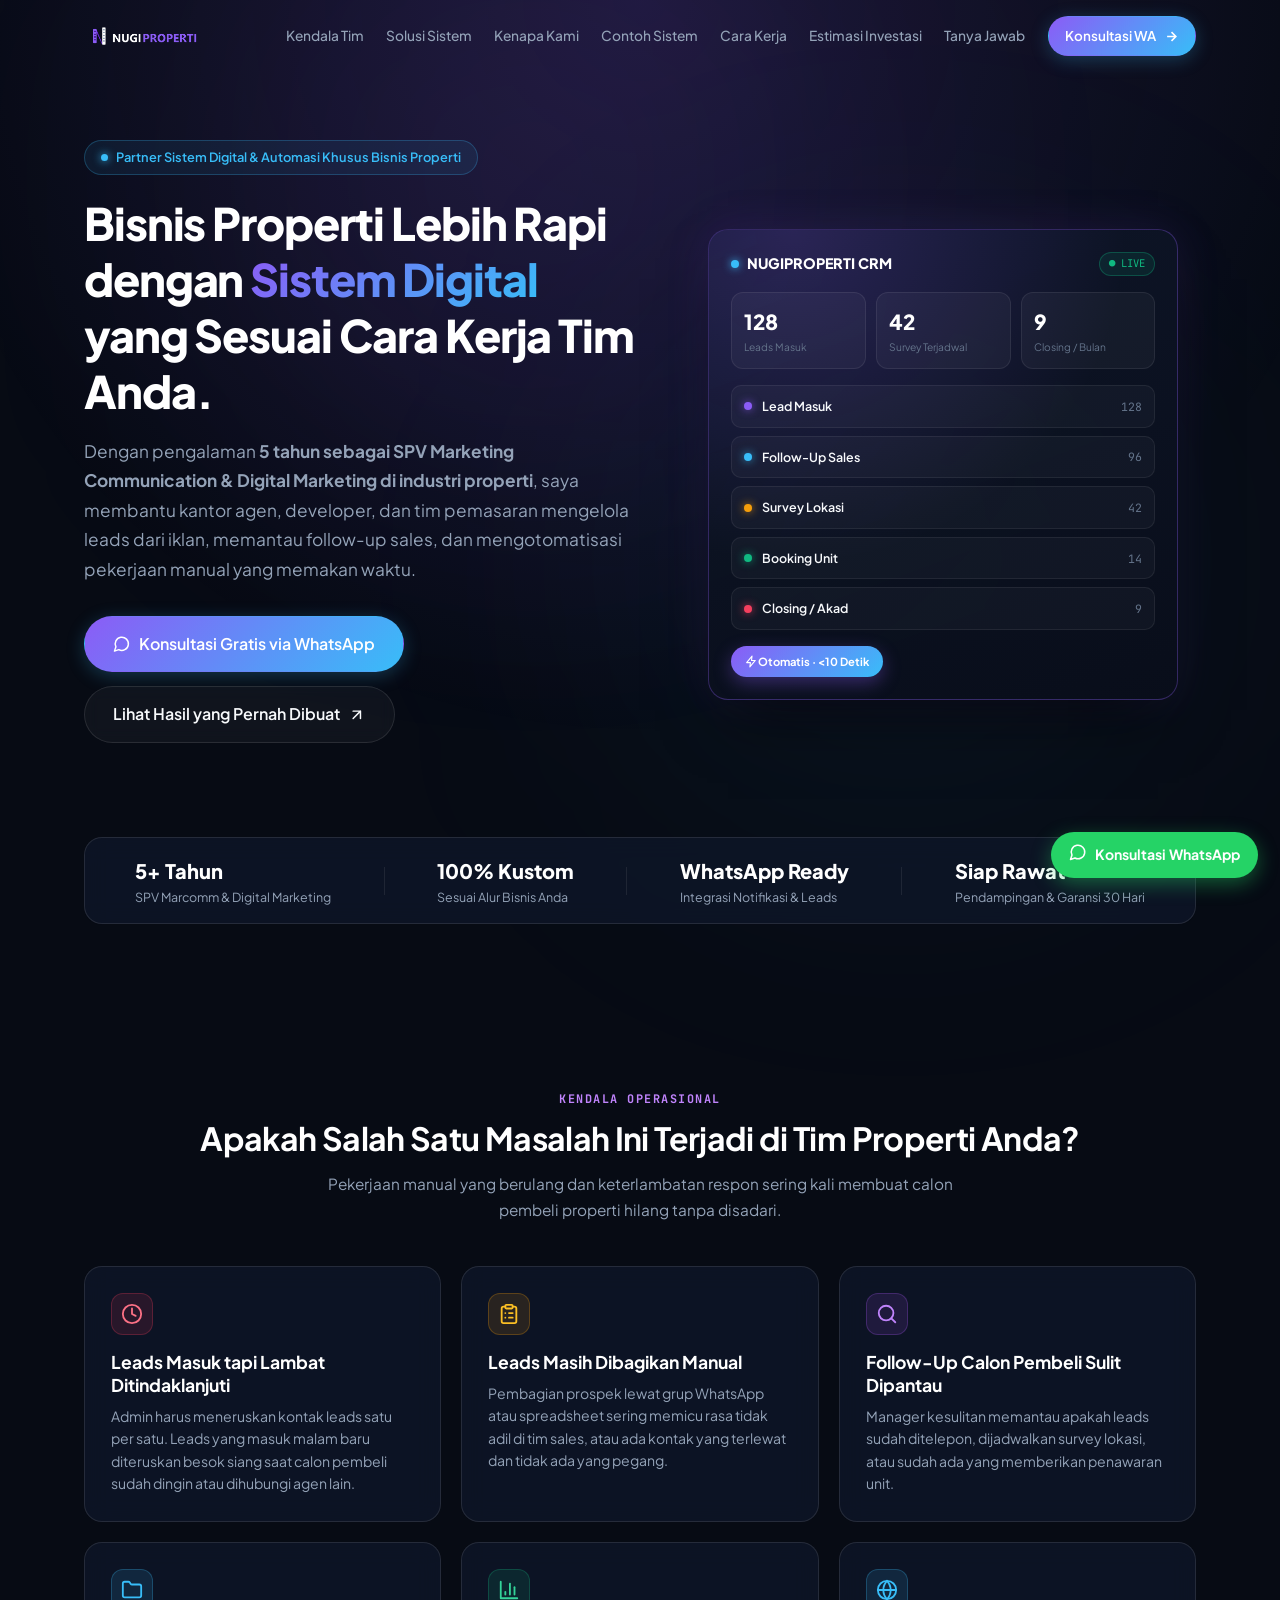
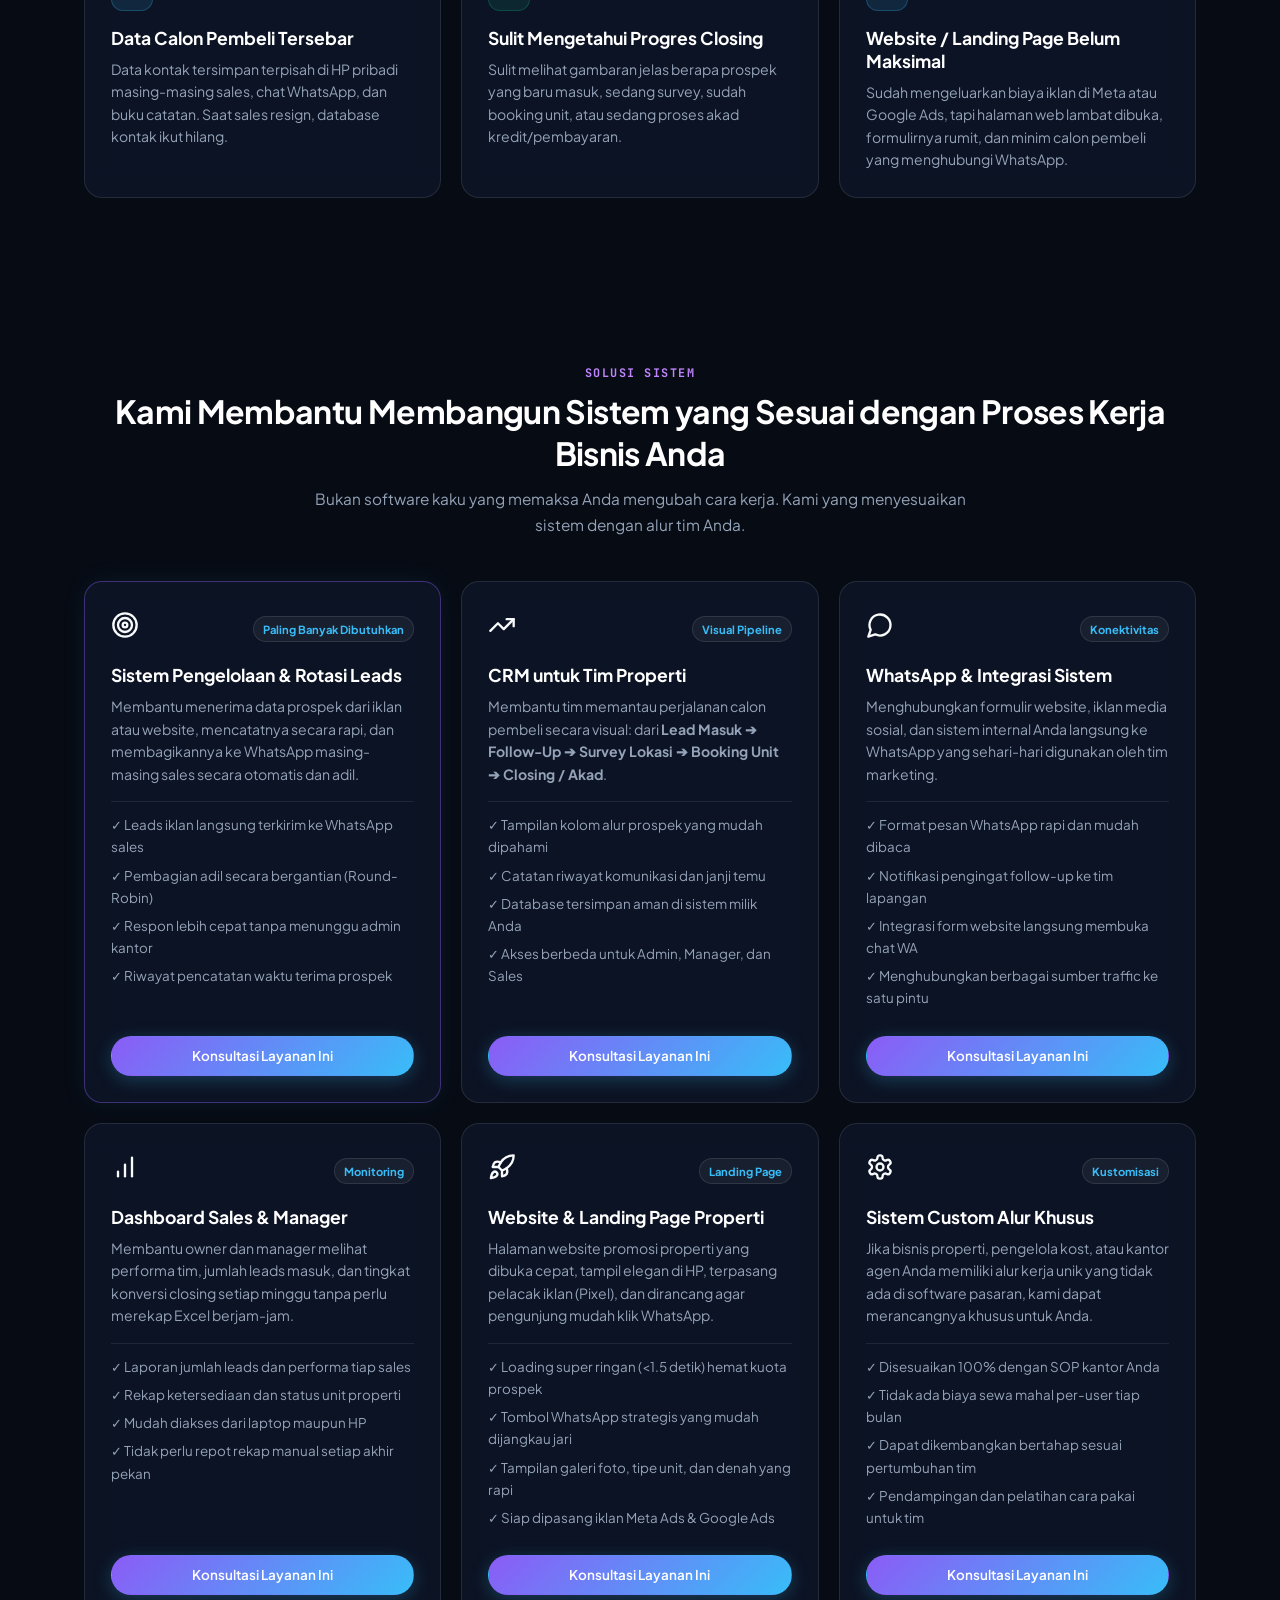
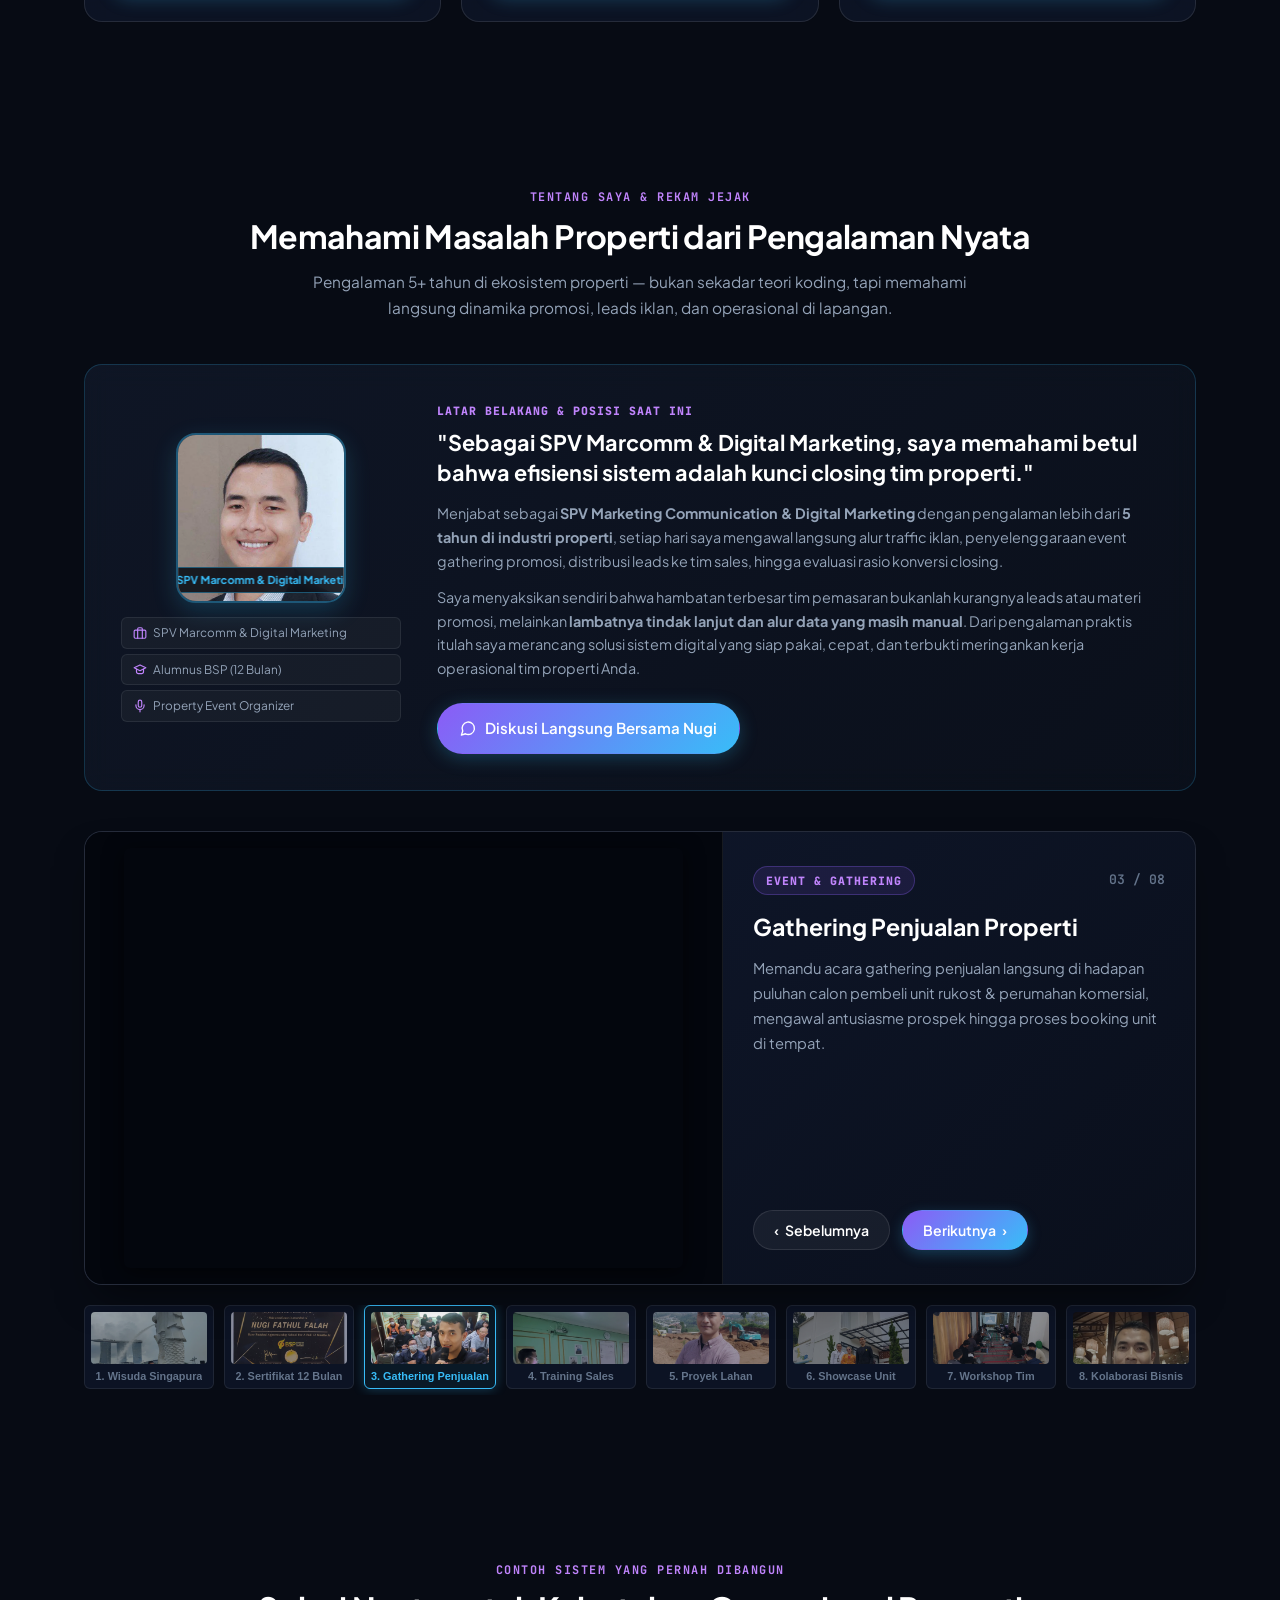
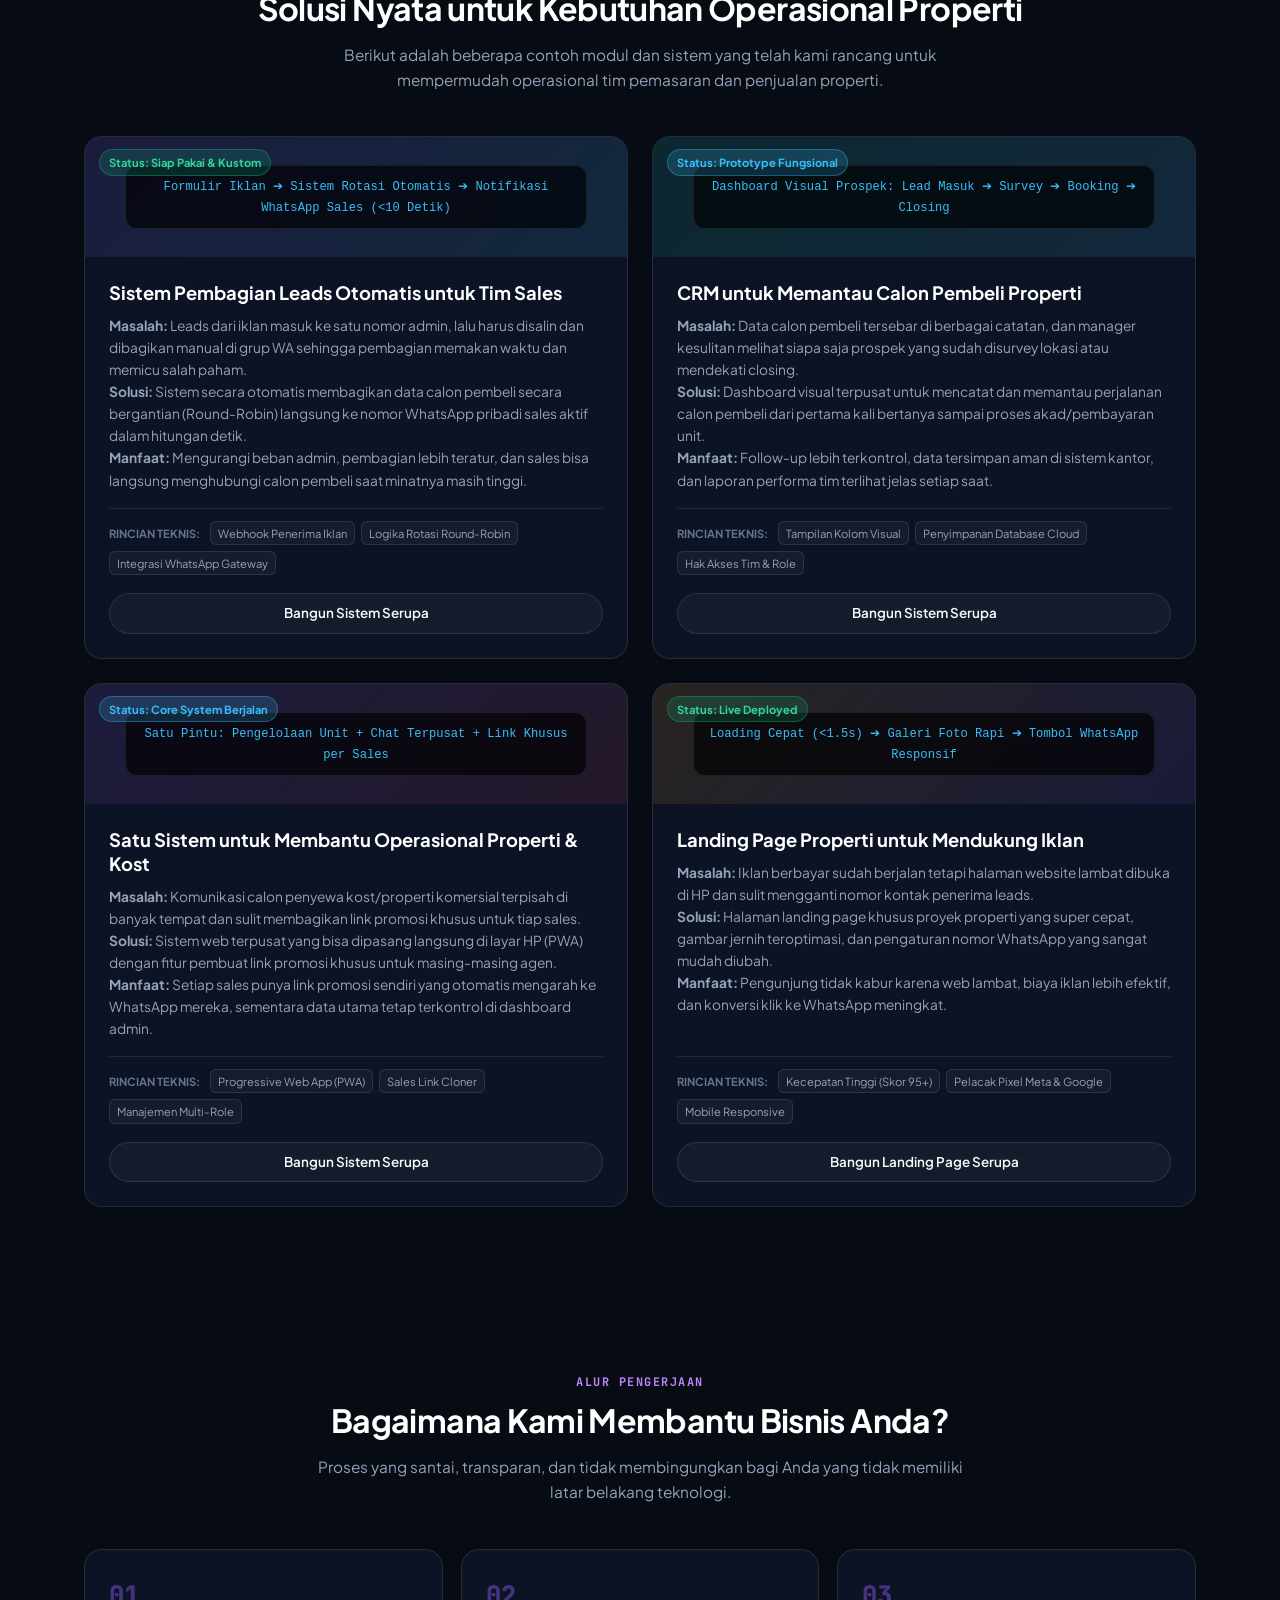
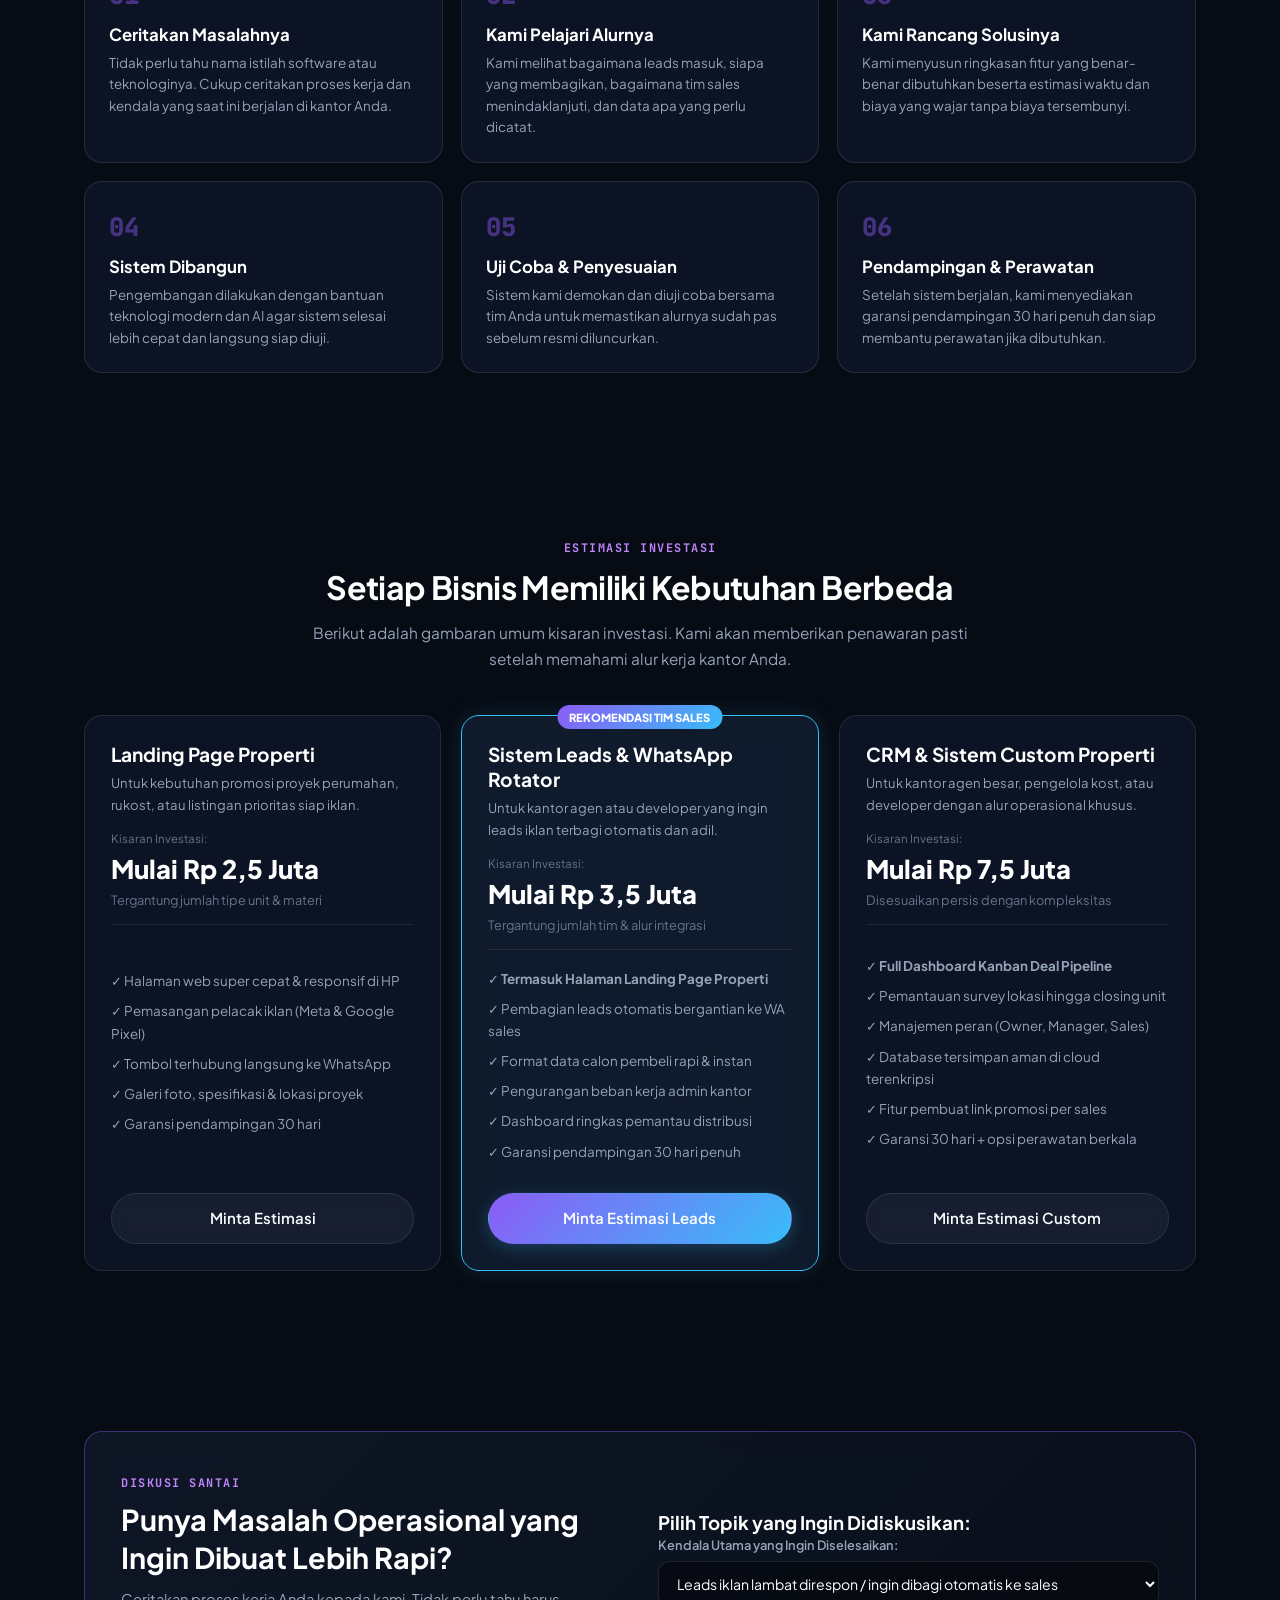
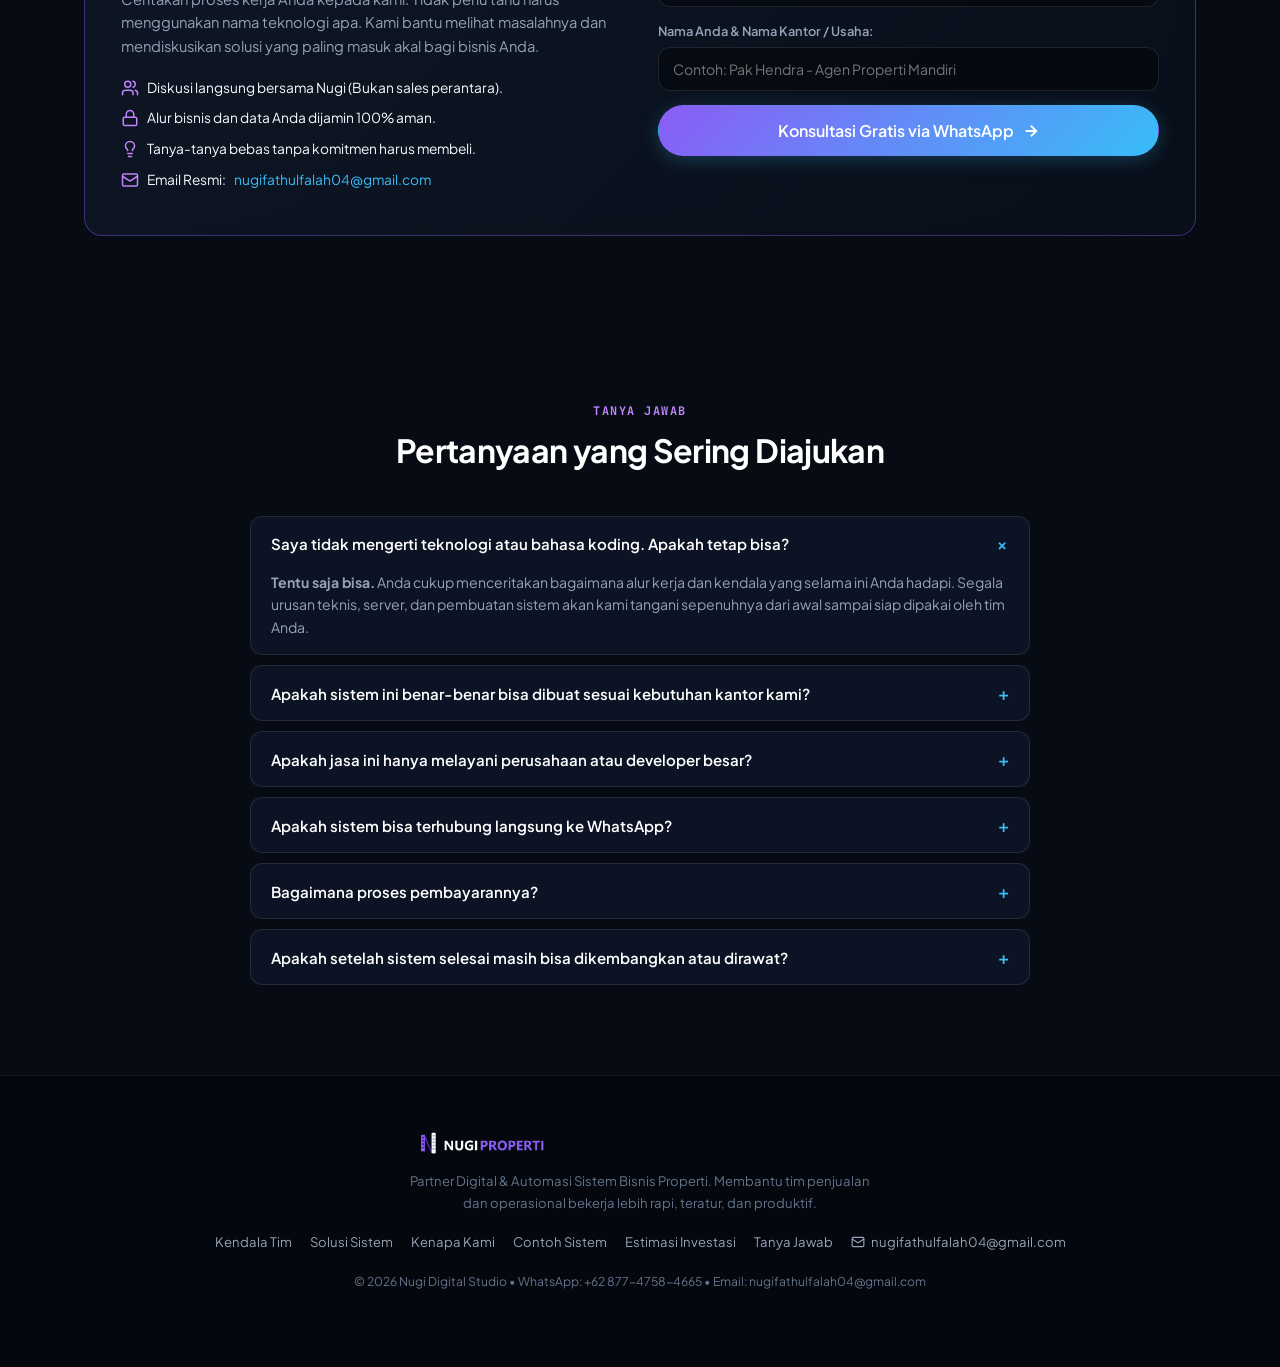
==== website/index.html @ b4e32184 "feat(landing): Fase 1 - konversi & fondasi tracking iklan - Tracking config siap-pakai: slot Meta Pi" ====
<!DOCTYPE html>
<html lang="id">
<head>
  <meta charset="UTF-8">
  <meta name="viewport" content="width=device-width, initial-scale=1.0">
  <title>NUGIPROPERTI | Jasa Sistem Digital & Automasi Bisnis Properti di Bandung</title>
  <meta name="description" content="Konsultan & pembuat sistem digital untuk kantor agen, developer, dan tim marketing properti di Bandung: CRM leads, rotasi otomatis WhatsApp sales, dashboard tim, dan landing page cepat siap iklan. Konsultasi gratis.">
  <meta name="keywords" content="jasa pembuatan aplikasi properti bandung, crm properti bandung, sistem leads properti, rotasi whatsapp sales, dashboard sales properti, landing page properti bandung, automasi whatsapp properti, jasa programmer bandung">
  <meta name="robots" content="index, follow, max-image-preview:large, max-snippet:-1, max-video-preview:-1">
  <meta name="author" content="NUGIPROPERTI">
  <link rel="canonical" href="https://nugi.biz.id/">
  <meta name="theme-color" content="#070b14">

  <!-- Geo & Local SEO (Kota Bandung, Jawa Barat) -->
  <meta name="geo.region" content="ID-JB">
  <meta name="geo.placename" content="Bandung, Jawa Barat, Indonesia">
  <meta name="geo.position" content="-6.9175;107.6191">
  <meta name="ICBM" content="-6.9175, 107.6191">

  <!-- Google Fonts: Plus Jakarta Sans & JetBrains Mono -->
  <link rel="preconnect" href="https://fonts.googleapis.com">
  <link rel="preconnect" href="https://fonts.gstatic.com" crossorigin>
  <link href="https://fonts.googleapis.com/css2?family=Plus+Jakarta+Sans:wght@400;500;600;700;800&family=JetBrains+Mono:wght@400;500&display=swap" rel="stylesheet">

  <!-- Favicon / Icons -->
  <link rel="icon" type="image/png" href="assets/brand/nugi_properti_avatar.png">
  <link rel="apple-touch-icon" href="assets/brand/nugi_properti_avatar.png">
  
  <!-- CSS Stylesheet -->
  <link rel="stylesheet" href="style.css">
  
  <!-- Open Graph / Facebook / WhatsApp -->
  <meta property="og:type" content="website">
  <meta property="og:locale" content="id_ID">
  <meta property="og:site_name" content="NUGIPROPERTI">
  <meta property="og:title" content="NUGIPROPERTI | Jasa Sistem Digital & Automasi Bisnis Properti di Bandung">
  <meta property="og:description" content="CRM leads, rotasi otomatis WhatsApp sales, dashboard tim, dan landing page cepat siap iklan untuk kantor agen, developer, dan tim marketing properti di Bandung.">
  <meta property="og:url" content="https://nugi.biz.id/">
  <meta property="og:image" content="https://nugi.biz.id/assets/brand/nugi_properti_avatar.png">
  <meta property="og:image:width" content="1024">
  <meta property="og:image:height" content="1024">
  <meta property="og:image:alt" content="Logo NUGIPROPERTI - Jasa Sistem Digital Bisnis Properti Bandung">

  <!-- Twitter Card -->
  <meta name="twitter:card" content="summary_large_image">
  <meta name="twitter:title" content="NUGIPROPERTI | Jasa Sistem Digital & Automasi Bisnis Properti di Bandung">
  <meta name="twitter:description" content="CRM leads, rotasi otomatis WhatsApp sales, dashboard tim, dan landing page properti cepat siap iklan.">
  <meta name="twitter:image" content="https://nugi.biz.id/assets/brand/nugi_properti_avatar.png">

  <!-- Schema.org JSON-LD: ProfessionalService (LocalBusiness) + Person + FAQPage -->
  <script type="application/ld+json">
  {
    "@context": "https://schema.org",
    "@graph": [
      {
        "@type": "ProfessionalService",
        "@id": "https://nugi.biz.id/#business",
        "name": "NUGIPROPERTI",
        "alternateName": "Nugi Digital Studio",
        "url": "https://nugi.biz.id/",
        "description": "Konsultan dan pengembang sistem digital khusus bisnis properti di Bandung: CRM leads, rotasi otomatis WhatsApp sales, dashboard tim, landing page cepat siap iklan, dan sistem custom sesuai alur kerja kantor agen, developer, serta pengelola kost.",
        "image": "https://nugi.biz.id/assets/brand/nugi_properti_avatar.png",
        "logo": "https://nugi.biz.id/assets/brand/nugi_properti_logo.png",
        "email": "nugifathulfalah04@gmail.com",
        "telephone": "+6287747584665",
        "priceRange": "Rp 2.500.000 - Rp 15.000.000",
        "address": {
          "@type": "PostalAddress",
          "addressLocality": "Bandung",
          "addressRegion": "Jawa Barat",
          "postalCode": "40100",
          "addressCountry": "ID"
        },
        "geo": {
          "@type": "GeoCoordinates",
          "latitude": -6.9175,
          "longitude": 107.6191
        },
        "areaServed": {
          "@type": "City",
          "name": "Bandung"
        },
        "founder": {
          "@id": "https://nugi.biz.id/#person"
        },
        "contactPoint": {
          "@type": "ContactPoint",
          "telephone": "+6287747584665",
          "contactType": "sales",
          "availableLanguage": ["Indonesian"],
          "areaServed": "ID"
        },
        "sameAs": []
      },
      {
        "@type": "Person",
        "@id": "https://nugi.biz.id/#person",
        "name": "Nugi Fathul Falah",
        "jobTitle": "Software Engineer & Digital Marketing Specialist",
        "description": "Praktisi properti dan pengembang sistem digital untuk tim penjualan properti. Berpengalaman sebagai SPV Marketing Communication & Digital Marketing di industri properti.",
        "url": "https://nugi.biz.id/",
        "email": "mailto:nugifathulfalah04@gmail.com",
        "telephone": "+6287747584665",
        "image": "https://nugi.biz.id/assets/brand/nugi_properti_avatar.png",
        "worksFor": {
          "@id": "https://nugi.biz.id/#business"
        }
      },
      {
        "@type": "WebSite",
        "@id": "https://nugi.biz.id/#website",
        "url": "https://nugi.biz.id/",
        "name": "NUGIPROPERTI — Jasa Sistem Digital & Automasi Bisnis Properti",
        "publisher": {
          "@id": "https://nugi.biz.id/#business"
        },
        "inLanguage": "id-ID"
      },
      {
        "@type": "FAQPage",
        "@id": "https://nugi.biz.id/#faq",
        "mainEntity": [
          {
            "@type": "Question",
            "name": "Saya tidak mengerti teknologi atau bahasa koding. Apakah tetap bisa?",
            "acceptedAnswer": {
              "@type": "Answer",
              "text": "Tentu saja bisa. Anda cukup menceritakan alur kerja dan kendala yang dihadapi. Urusan teknis, server, dan pembuatan sistem akan ditangani sepenuhnya sampai siap dipakai tim Anda."
            }
          },
          {
            "@type": "Question",
            "name": "Apakah sistem benar-benar bisa dibuat sesuai kebutuhan kantor kami?",
            "acceptedAnswer": {
              "@type": "Answer",
              "text": "Ya. Kami tidak memaksakan template software yang kaku. Tahap awal adalah mempelajari cara kerja tim Anda, lalu merancang sistem yang pas dengan kebiasaan operasional kantor."
            }
          },
          {
            "@type": "Question",
            "name": "Apakah jasa ini hanya melayani perusahaan atau developer besar?",
            "acceptedAnswer": {
              "@type": "Answer",
              "text": "Tidak. Kami melayani berbagai skala: kantor agen mandiri dengan 5–10 sales, tim marketing proyek kluster, pengelola rumah kost, hingga developer perumahan skala menengah."
            }
          },
          {
            "@type": "Question",
            "name": "Apakah sistem bisa terhubung langsung ke WhatsApp?",
            "acceptedAnswer": {
              "@type": "Answer",
              "text": "Bisa. Kami dapat mengintegrasikan formulir iklan atau data calon pembeli agar otomatis mengirimkan notifikasi ke nomor WhatsApp masing-masing sales yang sedang bertugas."
            }
          },
          {
            "@type": "Question",
            "name": "Bagaimana proses pembayarannya?",
            "acceptedAnswer": {
              "@type": "Answer",
              "text": "Skema pembayaran bertahap: 50% Uang Muka (DP) saat ruang lingkup disepakati, dan 50% Pelunasan setelah sistem selesai didemokan dan siap digunakan."
            }
          },
          {
            "@type": "Question",
            "name": "Apakah setelah sistem selesai masih bisa dikembangkan atau dirawat?",
            "acceptedAnswer": {
              "@type": "Answer",
              "text": "Ya. Setiap proyek mendapatkan garansi pendampingan dan perbaikan bug gratis selama 30 hari. Setelah itu, sistem tetap bisa dikembangkan bertahap mengikuti pertumbuhan bisnis Anda."
            }
          }
        ]
      }
    ]
  }
  </script>

  <!-- ============================================================
       TRACKING CONFIG — siap pakai untuk iklan (Meta Pixel, GA4, Google Ads)
       Isi ID berikut saat akun iklan/analytics siap. Selama kosong,
       kode aman & tidak memuat apa pun.
       ============================================================ -->
  <script>
    window.NUGI_TRACKING = {
      metaPixelId: "",       // contoh: "1234567890123456"
      ga4Id: "",             // contoh: "G-XXXXXXXXXX"
      googleAdsId: ""        // contoh: "AW-1234567890"
    };
  </script>
  <script>
    (function () {
      var cfg = window.NUGI_TRACKING || {};

      // Meta Pixel (Facebook/Instagram Ads)
      if (cfg.metaPixelId && cfg.metaPixelId.trim() !== "") {
        !function (f, b, e, v, n, t, s) {
          if (f.fbq) return; n = f.fbq = function () {
            n.callMethod ? n.callMethod.apply(n, arguments) : n.queue.push(arguments);
          };
          if (!f._fbq) f._fbq = n; n.push = n; n.loaded = !0; n.version = '2.0';
          n.queue = []; t = b.createElement(e); t.async = !0;
          t.src = v; s = b.getElementsByTagName(e)[0];
          s.parentNode.insertBefore(t, s);
        }(window, document, 'script', 'https://connect.facebook.net/en_US/fbevents.js');
        fbq('init', cfg.metaPixelId.trim());
        fbq('track', 'PageView');
      }

      // Google Analytics 4 + Google Ads
      if (cfg.ga4Id && cfg.ga4Id.trim() !== "") {
        var g = document.createElement('script');
        g.async = true;
        g.src = 'https://www.googletagmanager.com/gtag/js?id=' + cfg.ga4Id.trim();
        document.head.appendChild(g);
        window.dataLayer = window.dataLayer || [];
        function gtag() { dataLayer.push(arguments); }
        window.gtag = gtag;
        gtag('js', new Date());
        gtag('config', cfg.ga4Id.trim());
        if (cfg.googleAdsId && cfg.googleAdsId.trim() !== "") {
          gtag('config', cfg.googleAdsId.trim());
        }
      }
    })();
  </script>
</head>
<body>

  <!-- Ambient Glow Background -->
  <div class="glow-sphere sphere-1"></div>
  <div class="glow-sphere sphere-2"></div>

  <!-- Navbar -->
  <header class="navbar" id="navbar">
    <div class="container nav-container">
      <a href="#" class="brand-logo">
        <img src="assets/brand/nugi_properti_logo.png" alt="NUGIPROPERTI - Sistem Digital dan Automasi Bisnis Properti" class="brand-logo-img" />
      </a>

      <nav class="nav-menu" id="navMenu">
        <a href="#masalah" class="nav-link">Kendala Tim</a>
        <a href="#solusi" class="nav-link">Solusi Sistem</a>
        <a href="#kenapa-kami" class="nav-link">Kenapa Kami</a>
        <a href="#portfolio" class="nav-link">Contoh Sistem</a>
        <a href="#alur-kerja" class="nav-link">Cara Kerja</a>
        <a href="#estimasi" class="nav-link">Estimasi Investasi</a>
        <a href="#faq" class="nav-link">Tanya Jawab</a>
      </nav>

      <div class="nav-cta">
        <a href="https://wa.me/6287747584665?text=Halo%20Mas%20Nugi,%20saya%20tertarik%20konsultasi%20mengenai%20kebutuhan%20sistem%20digital%20untuk%20tim%20properti%20saya." target="_blank" class="btn btn-primary btn-sm" id="btnNavWhatsApp">
          <span>Konsultasi WA</span>
          <svg width="15" height="15" viewBox="0 0 24 24" fill="none" stroke="currentColor" stroke-width="2.5"><path d="M5 12h14M12 5l7 7-7 7"/></svg>
        </a>
      </div>

      <button class="mobile-toggle" id="mobileToggle" aria-label="Menu Toggle">
        <span></span><span></span><span></span>
      </button>
    </div>
  </header>

  <!-- Hero Section -->
  <section class="hero-section" id="hero">
    <div class="container hero-container">
      <div class="hero-copy">
        <div class="badge-pill">
          <span class="badge-dot"></span>
          <span>Partner Sistem Digital & Automasi Khusus Bisnis Properti</span>
        </div>

        <h1 class="hero-title">
          Bisnis Properti Lebih Rapi dengan <span class="gradient-text">Sistem Digital</span> yang Sesuai Cara Kerja Tim Anda.
        </h1>

        <p class="hero-subtitle">
          Dengan pengalaman <strong>5 tahun sebagai SPV Marketing Communication & Digital Marketing di industri properti</strong>, saya membantu kantor agen, developer, dan tim pemasaran mengelola leads dari iklan, memantau follow-up sales, dan mengotomatisasi pekerjaan manual yang memakan waktu.
        </p>

        <div class="hero-actions">
          <a href="https://wa.me/6287747584665?text=Halo%20Mas%20Nugi,%20saya%20ingin%20diskusi%20santai%20soal%20alur%20leads%20dan%20sistem%20di%20kantor%20properti%20saya." target="_blank" class="btn btn-primary btn-lg" id="btnHeroWA">
            <svg class="icon" viewBox="0 0 24 24"><path d="M7.9 20A9 9 0 1 0 4 16.1L2 22Z"/></svg>
            <span>Konsultasi Gratis via WhatsApp</span>
          </a>
          <a href="#portfolio" class="btn btn-secondary btn-lg">
            <span>Lihat Hasil yang Pernah Dibuat</span>
            <svg class="icon" viewBox="0 0 24 24"><path d="M7 17l10-10M17 17V7H7"/></svg>
          </a>
        </div>
      </div>

      <!-- Dashboard CRM Property-Tech Mockup -->
      <div class="hero-visual">
        <div class="dashboard-mockup">
          <div class="mockup-header">
            <div class="mockup-brand"><span class="m-dot"></span>NUGIPROPERTI CRM</div>
            <span class="mockup-live">● LIVE</span>
          </div>
          <div class="mockup-metrics">
            <div class="mockup-metric">
              <div class="m-value">128</div>
              <div class="m-label">Leads Masuk</div>
            </div>
            <div class="mockup-metric">
              <div class="m-value">42</div>
              <div class="m-label">Survey Terjadwal</div>
            </div>
            <div class="mockup-metric">
              <div class="m-value">9</div>
              <div class="m-label">Closing / Bulan</div>
            </div>
          </div>
          <div class="mockup-pipeline">
            <div class="mockup-stage"><span class="stage-dot v"></span><span class="stage-name">Lead Masuk</span><span class="stage-count">128</span></div>
            <div class="mockup-stage"><span class="stage-dot c"></span><span class="stage-name">Follow-Up Sales</span><span class="stage-count">96</span></div>
            <div class="mockup-stage"><span class="stage-dot a"></span><span class="stage-name">Survey Lokasi</span><span class="stage-count">42</span></div>
            <div class="mockup-stage"><span class="stage-dot e"></span><span class="stage-name">Booking Unit</span><span class="stage-count">14</span></div>
            <div class="mockup-stage"><span class="stage-dot r"></span><span class="stage-name">Closing / Akad</span><span class="stage-count">9</span></div>
          </div>
          <span class="mockup-chip"><svg class="icon" viewBox="0 0 24 24" style="width:13px;height:13px;"><path d="M13 2 3 14h7l-1 8 10-12h-7l1-8Z"/></svg> Otomatis · &lt;10 Detik</span>
        </div>
      </div>

      <!-- Trust Bar (Fakta & Pengalaman Nyata) -->
      <div class="trust-strip">
        <div class="trust-item">
          <div class="trust-number">5+ Tahun</div>
          <div class="trust-label">SPV Marcomm & Digital Marketing</div>
        </div>
        <div class="trust-divider"></div>
        <div class="trust-item">
          <div class="trust-number">100% Kustom</div>
          <div class="trust-label">Sesuai Alur Bisnis Anda</div>
        </div>
        <div class="trust-divider"></div>
        <div class="trust-item">
          <div class="trust-number">WhatsApp Ready</div>
          <div class="trust-label">Integrasi Notifikasi & Leads</div>
        </div>
        <div class="trust-divider"></div>
        <div class="trust-item">
          <div class="trust-number">Siap Rawat</div>
          <div class="trust-label">Pendampingan & Garansi 30 Hari</div>
        </div>
      </div>
    </div>
  </section>

  <!-- Section 2: Masalah yang Sering Terjadi -->
  <section class="section problem-section" id="masalah">
    <div class="container">
      <div class="section-header text-center">
        <span class="section-badge">KENDALA OPERASIONAL</span>
        <h2 class="section-title">Apakah Salah Satu Masalah Ini Terjadi di Tim Properti Anda?</h2>
        <p class="section-subtitle">Pekerjaan manual yang berulang dan keterlambatan respon sering kali membuat calon pembeli properti hilang tanpa disadari.</p>
      </div>

      <div class="grid grid-3">
        <div class="card problem-card">
          <div class="card-icon-box bg-red"><svg class="icon" viewBox="0 0 24 24"><circle cx="12" cy="12" r="10"/><polyline points="12 6 12 12 16 14"/></svg></div>
          <h3 class="card-title">Leads Masuk tapi Lambat Ditindaklanjuti</h3>
          <p class="card-text">Admin harus meneruskan kontak leads satu per satu. Leads yang masuk malam baru diteruskan besok siang saat calon pembeli sudah dingin atau dihubungi agen lain.</p>
        </div>

        <div class="card problem-card">
          <div class="card-icon-box bg-orange"><svg class="icon" viewBox="0 0 24 24"><rect x="8" y="2" width="8" height="4" rx="1" ry="1"/><path d="M16 4h2a2 2 0 0 1 2 2v14a2 2 0 0 1-2 2H6a2 2 0 0 1-2-2V6a2 2 0 0 1 2-2h2"/><path d="M12 11h4"/><path d="M12 16h4"/><path d="M8 11h.01"/><path d="M8 16h.01"/></svg></div>
          <h3 class="card-title">Leads Masih Dibagikan Manual</h3>
          <p class="card-text">Pembagian prospek lewat grup WhatsApp atau spreadsheet sering memicu rasa tidak adil di tim sales, atau ada kontak yang terlewat dan tidak ada yang pegang.</p>
        </div>

        <div class="card problem-card">
          <div class="card-icon-box bg-purple"><svg class="icon" viewBox="0 0 24 24"><circle cx="11" cy="11" r="8"/><path d="m21 21-4.3-4.3"/></svg></div>
          <h3 class="card-title">Follow-Up Calon Pembeli Sulit Dipantau</h3>
          <p class="card-text">Manager kesulitan memantau apakah leads sudah ditelepon, dijadwalkan survey lokasi, atau sudah ada yang memberikan penawaran unit.</p>
        </div>

        <div class="card problem-card">
          <div class="card-icon-box bg-blue"><svg class="icon" viewBox="0 0 24 24"><path d="M20 20a2 2 0 0 0 2-2V8a2 2 0 0 0-2-2h-7.9a2 2 0 0 1-1.69-.9L9.6 3.9A2 2 0 0 0 7.93 3H4a2 2 0 0 0-2 2v13a2 2 0 0 0 2 2Z"/></svg></div>
          <h3 class="card-title">Data Calon Pembeli Tersebar</h3>
          <p class="card-text">Data kontak tersimpan terpisah di HP pribadi masing-masing sales, chat WhatsApp, dan buku catatan. Saat sales resign, database kontak ikut hilang.</p>
        </div>

        <div class="card problem-card">
          <div class="card-icon-box bg-emerald"><svg class="icon" viewBox="0 0 24 24"><path d="M3 3v18h18"/><path d="M18 17V9"/><path d="M13 17V5"/><path d="M8 17v-3"/></svg></div>
          <h3 class="card-title">Sulit Mengetahui Progres Closing</h3>
          <p class="card-text">Sulit melihat gambaran jelas berapa prospek yang baru masuk, sedang survey, sudah booking unit, atau sedang proses akad kredit/pembayaran.</p>
        </div>

        <div class="card problem-card">
          <div class="card-icon-box bg-cyan"><svg class="icon" viewBox="0 0 24 24"><circle cx="12" cy="12" r="10"/><path d="M12 2a14.5 14.5 0 0 0 0 20 14.5 14.5 0 0 0 0-20"/><path d="M2 12h20"/></svg></div>
          <h3 class="card-title">Website / Landing Page Belum Maksimal</h3>
          <p class="card-text">Sudah mengeluarkan biaya iklan di Meta atau Google Ads, tapi halaman web lambat dibuka, formulirnya rumit, dan minim calon pembeli yang menghubungi WhatsApp.</p>
        </div>
      </div>
    </div>
  </section>

  <!-- Section 3: Solusi yang Kami Bangun -->
  <section class="section solutions-section" id="solusi">
    <div class="container">
      <div class="section-header text-center">
        <span class="section-badge">SOLUSI SISTEM</span>
        <h2 class="section-title">Kami Membantu Membangun Sistem yang Sesuai dengan Proses Kerja Bisnis Anda</h2>
        <p class="section-subtitle">Bukan software kaku yang memaksa Anda mengubah cara kerja. Kami yang menyesuaikan sistem dengan alur tim Anda.</p>
      </div>

      <div class="grid grid-3">
        <div class="card solution-card highlight-border">
          <div class="solution-header">
            <span class="solution-icon"><svg class="icon" viewBox="0 0 24 24"><circle cx="12" cy="12" r="10"/><circle cx="12" cy="12" r="6"/><circle cx="12" cy="12" r="2"/></svg></span>
            <span class="solution-tag">Paling Banyak Dibutuhkan</span>
          </div>
          <h3 class="card-title">Sistem Pengelolaan & Rotasi Leads</h3>
          <p class="card-text">Membantu menerima data prospek dari iklan atau website, mencatatnya secara rapi, dan membagikannya ke WhatsApp masing-masing sales secara otomatis dan adil.</p>
          <ul class="feature-list">
            <li>✓ Leads iklan langsung terkirim ke WhatsApp sales</li>
            <li>✓ Pembagian adil secara bergantian (Round-Robin)</li>
            <li>✓ Respon lebih cepat tanpa menunggu admin kantor</li>
            <li>✓ Riwayat pencatatan waktu terima prospek</li>
          </ul>
          <a href="https://wa.me/6287747584665?text=Halo%20Mas%20Nugi,%20saya%20tertarik%20konsultasi%20Sistem%20Pengelolaan%20dan%20Rotasi%20Leads%20untuk%20tim%20saya." target="_blank" class="btn btn-primary btn-sm btn-block solution-cta" data-cta="solusi-leads">Konsultasi Layanan Ini</a>
        </div>

        <div class="card solution-card">
          <div class="solution-header">
            <span class="solution-icon"><svg class="icon" viewBox="0 0 24 24"><polyline points="22 7 13.5 15.5 8.5 10.5 2 17"/><polyline points="16 7 22 7 22 13"/></svg></span>
            <span class="solution-tag">Visual Pipeline</span>
          </div>
          <h3 class="card-title">CRM untuk Tim Properti</h3>
          <p class="card-text">Membantu tim memantau perjalanan calon pembeli secara visual: dari <strong>Lead Masuk ➔ Follow-Up ➔ Survey Lokasi ➔ Booking Unit ➔ Closing / Akad</strong>.</p>
          <ul class="feature-list">
            <li>✓ Tampilan kolom alur prospek yang mudah dipahami</li>
            <li>✓ Catatan riwayat komunikasi dan janji temu</li>
            <li>✓ Database tersimpan aman di sistem milik Anda</li>
            <li>✓ Akses berbeda untuk Admin, Manager, dan Sales</li>
          </ul>
          <a href="https://wa.me/6287747584665?text=Halo%20Mas%20Nugi,%20saya%20ingin%20konsultasi%20pembuatan%20CRM%20untuk%20tim%20properti%20saya." target="_blank" class="btn btn-primary btn-sm btn-block solution-cta" data-cta="solusi-crm">Konsultasi Layanan Ini</a>
        </div>

        <div class="card solution-card">
          <div class="solution-header">
            <span class="solution-icon"><svg class="icon" viewBox="0 0 24 24"><path d="M7.9 20A9 9 0 1 0 4 16.1L2 22Z"/></svg></span>
            <span class="solution-tag">Konektivitas</span>
          </div>
          <h3 class="card-title">WhatsApp & Integrasi Sistem</h3>
          <p class="card-text">Menghubungkan formulir website, iklan media sosial, dan sistem internal Anda langsung ke WhatsApp yang sehari-hari digunakan oleh tim marketing.</p>
          <ul class="feature-list">
            <li>✓ Format pesan WhatsApp rapi dan mudah dibaca</li>
            <li>✓ Notifikasi pengingat follow-up ke tim lapangan</li>
            <li>✓ Integrasi form website langsung membuka chat WA</li>
            <li>✓ Menghubungkan berbagai sumber traffic ke satu pintu</li>
          </ul>
          <a href="https://wa.me/6287747584665?text=Halo%20Mas%20Nugi,%20saya%20tertarik%20integrasi%20WhatsApp%20dan%20sistem%20untuk%20bisnis%20saya." target="_blank" class="btn btn-primary btn-sm btn-block solution-cta" data-cta="solusi-wa">Konsultasi Layanan Ini</a>
        </div>

        <div class="card solution-card">
          <div class="solution-header">
            <span class="solution-icon"><svg class="icon" viewBox="0 0 24 24"><line x1="12" x2="12" y1="20" y2="10"/><line x1="18" x2="18" y1="20" y2="4"/><line x1="6" x2="6" y1="20" y2="16"/></svg></span>
            <span class="solution-tag">Monitoring</span>
          </div>
          <h3 class="card-title">Dashboard Sales & Manager</h3>
          <p class="card-text">Membantu owner dan manager melihat performa tim, jumlah leads masuk, dan tingkat konversi closing setiap minggu tanpa perlu merekap Excel berjam-jam.</p>
          <ul class="feature-list">
            <li>✓ Laporan jumlah leads dan performa tiap sales</li>
            <li>✓ Rekap ketersediaan dan status unit properti</li>
            <li>✓ Mudah diakses dari laptop maupun HP</li>
            <li>✓ Tidak perlu repot rekap manual setiap akhir pekan</li>
          </ul>
          <a href="https://wa.me/6287747584665?text=Halo%20Mas%20Nugi,%20saya%20ingin%20tahu%20lebih%20lanjut%20soal%20Dashboard%20Sales%20dan%20Manager." target="_blank" class="btn btn-primary btn-sm btn-block solution-cta" data-cta="solusi-dashboard">Konsultasi Layanan Ini</a>
        </div>

        <div class="card solution-card">
          <div class="solution-header">
            <span class="solution-icon"><svg class="icon" viewBox="0 0 24 24"><path d="M4.5 16.5c-1.5 1.26-2 5-2 5s3.74-.5 5-2c.71-.84.7-2.13-.09-2.91a2.18 2.18 0 0 0-2.91-.09z"/><path d="m12 15-3-3a22 22 0 0 1 2-3.95A12.88 12.88 0 0 1 22 2c0 2.72-.78 7.5-6 11a22.35 22.35 0 0 1-4 2z"/><path d="M9 12H4s.55-3.03 2-4c1.62-1.08 5 0 5 0"/><path d="M12 15v5s3.03-.55 4-2c1.08-1.62 0-5 0-5"/></svg></span>
            <span class="solution-tag">Landing Page</span>
          </div>
          <h3 class="card-title">Website & Landing Page Properti</h3>
          <p class="card-text">Halaman website promosi properti yang dibuka cepat, tampil elegan di HP, terpasang pelacak iklan (Pixel), dan dirancang agar pengunjung mudah klik WhatsApp.</p>
          <ul class="feature-list">
            <li>✓ Loading super ringan (&lt;1.5 detik) hemat kuota prospek</li>
            <li>✓ Tombol WhatsApp strategis yang mudah dijangkau jari</li>
            <li>✓ Tampilan galeri foto, tipe unit, dan denah yang rapi</li>
            <li>✓ Siap dipasang iklan Meta Ads & Google Ads</li>
          </ul>
          <a href="https://wa.me/6287747584665?text=Halo%20Mas%20Nugi,%20saya%20ingin%20konsultasi%20pembuatan%20Landing%20Page%20Properti%20yang%20cepat%20dan%20siap%20iklan." target="_blank" class="btn btn-primary btn-sm btn-block solution-cta" data-cta="solusi-landingpage">Konsultasi Layanan Ini</a>
        </div>

        <div class="card solution-card">
          <div class="solution-header">
            <span class="solution-icon"><svg class="icon" viewBox="0 0 24 24"><path d="M12.22 2h-.44a2 2 0 0 0-2 2v.18a2 2 0 0 1-1 1.73l-.43.25a2 2 0 0 1-2 0l-.15-.08a2 2 0 0 0-2.73.73l-.22.38a2 2 0 0 0 .73 2.73l.15.1a2 2 0 0 1 1 1.72v.51a2 2 0 0 1-1 1.74l-.15.09a2 2 0 0 0-.73 2.73l.22.38a2 2 0 0 0 2.73.73l.15-.08a2 2 0 0 1 2 0l.43.25a2 2 0 0 1 1 1.73V20a2 2 0 0 0 2 2h.44a2 2 0 0 0 2-2v-.18a2 2 0 0 1 1-1.73l.43-.25a2 2 0 0 1 2 0l.15.08a2 2 0 0 0 2.73-.73l.22-.39a2 2 0 0 0-.73-2.73l-.15-.08a2 2 0 0 1-1-1.74v-.5a2 2 0 0 1 1-1.74l.15-.09a2 2 0 0 0 .73-2.73l-.22-.38a2 2 0 0 0-2.73-.73l-.15.08a2 2 0 0 1-2 0l-.43-.25a2 2 0 0 1-1-1.73V4a2 2 0 0 0-2-2z"/><circle cx="12" cy="12" r="3"/></svg></span>
            <span class="solution-tag">Kustomisasi</span>
          </div>
          <h3 class="card-title">Sistem Custom Alur Khusus</h3>
          <p class="card-text">Jika bisnis properti, pengelola kost, atau kantor agen Anda memiliki alur kerja unik yang tidak ada di software pasaran, kami dapat merancangnya khusus untuk Anda.</p>
          <ul class="feature-list">
            <li>✓ Disesuaikan 100% dengan SOP kantor Anda</li>
            <li>✓ Tidak ada biaya sewa mahal per-user tiap bulan</li>
            <li>✓ Dapat dikembangkan bertahap sesuai pertumbuhan tim</li>
            <li>✓ Pendampingan dan pelatihan cara pakai untuk tim</li>
          </ul>
          <a href="https://wa.me/6287747584665?text=Halo%20Mas%20Nugi,%20saya%20punya%20alur%20kerja%20khusus%20dan%20ingin%20mendiskusikan%20sistem%20custom%20untuk%20bisnis%20saya." target="_blank" class="btn btn-primary btn-sm btn-block solution-cta" data-cta="solusi-custom">Konsultasi Layanan Ini</a>
        </div>
      </div>
    </div>
  </section>

  <!-- Section 4: Tentang Saya & Rekam Jejak Lapangan (Authority Showcase) -->
  <section class="section authority-section" id="kenapa-kami">
    <div class="container">
      <div class="section-header text-center">
        <span class="section-badge">TENTANG SAYA & REKAM JEJAK</span>
        <h2 class="section-title">Memahami Masalah Properti dari Pengalaman Nyata</h2>
        <p class="section-subtitle">Pengalaman 5+ tahun di ekosistem properti — bukan sekadar teori koding, tapi memahami langsung dinamika promosi, leads iklan, dan operasional di lapangan.</p>
      </div>

      <!-- Unified Modern Founder Profile Card -->
      <div class="card founder-showcase-card">
        <div class="founder-grid">
          <div class="founder-visual-col">
            <div class="founder-img-frame">
              <img src="assets/authority/avatar_nugi.webp" alt="Nugi Fathul Falah - Konsultan Sistem Digital Properti Bandung" class="founder-main-photo" loading="lazy" decoding="async">
              <div class="founder-badge-floating">
                <span class="founder-status-dot"></span>
                <span>SPV Marcomm & Digital Marketing</span>
              </div>
            </div>
            <div class="founder-quick-pills">
              <span class="pill-item"><svg class="icon" viewBox="0 0 24 24"><rect x="2" y="7" width="20" height="14" rx="2" ry="2"/><path d="M16 21V5a2 2 0 0 0-2-2h-4a2 2 0 0 0-2 2v16"/></svg> SPV Marcomm & Digital Marketing</span>
              <span class="pill-item"><svg class="icon" viewBox="0 0 24 24"><path d="M22 10 12 5 2 10l10 5 10-5Z"/><path d="M6 12v5c0 1.7 2.7 3 6 3s6-1.3 6-3v-5"/></svg> Alumnus BSP (12 Bulan)</span>
              <span class="pill-item"><svg class="icon" viewBox="0 0 24 24"><rect x="9" y="2" width="6" height="12" rx="3"/><path d="M5 10v1a7 7 0 0 0 14 0v-1"/><path d="M12 18v4"/></svg> Property Event Organizer</span>
            </div>
          </div>

          <div class="founder-story-col">
            <span class="story-tag">LATAR BELAKANG & POSISI SAAT INI</span>
            <h3 class="story-headline">"Sebagai SPV Marcomm & Digital Marketing, saya memahami betul bahwa efisiensi sistem adalah kunci closing tim properti."</h3>
            
            <p class="story-paragraph">
              Menjabat sebagai <strong>SPV Marketing Communication & Digital Marketing</strong> dengan pengalaman lebih dari <strong>5 tahun di industri properti</strong>, setiap hari saya mengawal langsung alur traffic iklan, penyelenggaraan event gathering promosi, distribusi leads ke tim sales, hingga evaluasi rasio konversi closing.
            </p>

            <p class="story-paragraph">
              Saya menyaksikan sendiri bahwa hambatan terbesar tim pemasaran bukanlah kurangnya leads atau materi promosi, melainkan <strong>lambatnya tindak lanjut dan alur data yang masih manual</strong>. Dari pengalaman praktis itulah saya merancang solusi sistem digital yang siap pakai, cepat, dan terbukti meringankan kerja operasional tim properti Anda.
            </p>

            <div class="story-actions">
              <a href="https://wa.me/6287747584665?text=Halo%20Mas%20Nugi,%20saya%20ingin%20ngobrol%20santai%20soal%20kebutuhan%20sistem%20di%20kantor%20properti%20saya." target="_blank" class="btn btn-primary">
                <svg class="icon" viewBox="0 0 24 24"><path d="M7.9 20A9 9 0 1 0 4 16.1L2 22Z"/></svg>
                <span>Diskusi Langsung Bersama Nugi</span>
              </a>
            </div>
          </div>
        </div>
      </div>

      <!-- Cinematic Full-View Authority Showcase (Gambar Jelas, Full, dan Bebas Tertutup Teks) -->
      <div class="cinematic-showcase-container">
        <!-- Main Featured Slide Frame -->
        <div class="featured-slide-card" id="featuredSlideCard">
          <div class="featured-img-stage">
            <img src="assets/authority_full/wisuda_singapura.webp" alt="Wisuda BSP Nugi di Singapura - Alumni Boarding School Property" id="featuredMainImg" class="featured-main-photo" loading="lazy" decoding="async">
          </div>

          <div class="featured-info-panel">
            <div class="slide-meta-top">
              <span class="featured-category-badge" id="featuredBadge">PENDIDIKAN PROPERTI</span>
              <div class="slide-counter-badge" id="slideCounter">01 / 08</div>
            </div>

            <h3 class="featured-slide-title" id="featuredTitle">Wisuda BSP di Singapura</h3>
            
            <p class="featured-slide-desc" id="featuredDesc">
              Menyelesaikan program pendidikan intensif 12 bulan di Boarding School Property (BSP) dan mengikuti prosesi wisuda kelulusan resmi di Singapura. Memahami proses bisnis properti secara menyeluruh dari hulu hingga hilir.
            </p>

            <div class="featured-nav-controls">
              <button class="cinematic-nav-btn" id="cinematicPrevBtn" aria-label="Slide Sebelumnya">
                <span>‹</span>
                <span>Sebelumnya</span>
              </button>
              <button class="cinematic-nav-btn primary" id="cinematicNextBtn" aria-label="Slide Berikutnya">
                <span>Berikutnya</span>
                <span>›</span>
              </button>
            </div>
          </div>
        </div>

        <!-- 8 Clickable Thumbnail Selector Strip -->
        <div class="thumbnail-selector-strip" id="thumbnailStrip">
          <button class="thumb-btn active" data-index="0" aria-label="Wisuda BSP di Singapura">
            <img src="assets/authority/wisuda_singapura.webp" alt="Wisuda BSP Nugi di Singapura">
            <span class="thumb-label">1. Wisuda Singapura</span>
          </button>

          <button class="thumb-btn" data-index="1" aria-label="Sertifikat BSP">
            <img src="assets/authority/sertifikat_bsp.webp" alt="Sertifikat kelulusan BSP 12 bulan Nugi">
            <span class="thumb-label">2. Sertifikat 12 Bulan</span>
          </button>

          <button class="thumb-btn" data-index="2" aria-label="Gathering Penjualan">
            <img src="assets/authority/mc_gathering.webp" alt="Gathering penjualan properti bersama calon pembeli">
            <span class="thumb-label">3. Gathering Penjualan</span>
          </button>

          <button class="thumb-btn" data-index="3" aria-label="Training Sales">
            <img src="assets/authority/pelatihan_sales.webp" alt="Training tim sales lapangan properti">
            <span class="thumb-label">4. Training Sales</span>
          </button>

          <button class="thumb-btn" data-index="4" aria-label="Pematangan Lahan">
            <img src="assets/authority/proyek_lahan.webp" alt="Pematangan lahan dan lokasi proyek properti">
            <span class="thumb-label">5. Proyek Lahan</span>
          </button>

          <button class="thumb-btn" data-index="5" aria-label="Showcase Unit">
            <img src="assets/authority/unit_properti.webp" alt="Showcase unit properti dan rukost">
            <span class="thumb-label">6. Showcase Unit</span>
          </button>

          <button class="thumb-btn" data-index="6" aria-label="Workshop Tim">
            <img src="assets/authority/workshop_tim.webp" alt="Workshop alur kerja tim properti">
            <span class="thumb-label">7. Workshop Tim</span>
          </button>

          <button class="thumb-btn" data-index="7" aria-label="Kolaborasi">
            <img src="assets/authority/diskusi_rekanan.webp" alt="Kolaborasi rekanan bisnis properti Nugi">
            <span class="thumb-label">8. Kolaborasi Bisnis</span>
          </button>
        </div>
      </div>
    </div>
  </section>

  <!-- Section 5: Featured Portfolio / Contoh Sistem yang Pernah Dibangun -->
  <section class="section portfolio-section" id="portfolio">
    <div class="container">
      <div class="section-header text-center">
        <span class="section-badge">CONTOH SISTEM YANG PERNAH DIBANGUN</span>
        <h2 class="section-title">Solusi Nyata untuk Kebutuhan Operasional Properti</h2>
        <p class="section-subtitle">Berikut adalah beberapa contoh modul dan sistem yang telah kami rancang untuk mempermudah operasional tim pemasaran dan penjualan properti.</p>
      </div>

      <div class="portfolio-grid">
        <!-- Portfolio 1 -->
        <div class="portfolio-card">
          <div class="portfolio-preview bg-gradient-1">
            <div class="portfolio-status-badge status-production">Status: Siap Pakai & Kustom</div>
            <div class="code-preview-box">
              <code>Formulir Iklan ➔ Sistem Rotasi Otomatis ➔ Notifikasi WhatsApp Sales (&lt;10 Detik)</code>
            </div>
          </div>
          <div class="portfolio-body">
            <h3 class="portfolio-title">Sistem Pembagian Leads Otomatis untuk Tim Sales</h3>
            <p class="portfolio-desc">
              <strong>Masalah:</strong> Leads dari iklan masuk ke satu nomor admin, lalu harus disalin dan dibagikan manual di grup WA sehingga pembagian memakan waktu dan memicu salah paham.<br>
              <strong>Solusi:</strong> Sistem secara otomatis membagikan data calon pembeli secara bergantian (Round-Robin) langsung ke nomor WhatsApp pribadi sales aktif dalam hitungan detik.<br>
              <strong>Manfaat:</strong> Mengurangi beban admin, pembagian lebih teratur, dan sales bisa langsung menghubungi calon pembeli saat minatnya masih tinggi.
            </p>
            <div class="tech-box">
              <span class="tech-title">Rincian Teknis:</span>
              <span class="tag">Webhook Penerima Iklan</span>
              <span class="tag">Logika Rotasi Round-Robin</span>
              <span class="tag">Integrasi WhatsApp Gateway</span>
            </div>
            <a href="https://wa.me/6287747584665?text=Halo%20Mas%20Nugi,%20saya%20tertarik%20membangun%20sistem%20pembagian%20leads%20otomatis%20serupa%20untuk%20tim%20saya." target="_blank" class="btn btn-secondary btn-sm btn-block portfolio-cta" data-cta="porto-leads">Bangun Sistem Serupa</a>
          </div>
        </div>

        <!-- Portfolio 2 -->
        <div class="portfolio-card">
          <div class="portfolio-preview bg-gradient-2">
            <div class="portfolio-status-badge status-deployed">Status: Prototype Fungsional</div>
            <div class="code-preview-box">
              <code>Dashboard Visual Prospek: Lead Masuk ➔ Survey ➔ Booking ➔ Closing</code>
            </div>
          </div>
          <div class="portfolio-body">
            <h3 class="portfolio-title">CRM untuk Memantau Calon Pembeli Properti</h3>
            <p class="portfolio-desc">
              <strong>Masalah:</strong> Data calon pembeli tersebar di berbagai catatan, dan manager kesulitan melihat siapa saja prospek yang sudah disurvey lokasi atau mendekati closing.<br>
              <strong>Solusi:</strong> Dashboard visual terpusat untuk mencatat dan memantau perjalanan calon pembeli dari pertama kali bertanya sampai proses akad/pembayaran unit.<br>
              <strong>Manfaat:</strong> Follow-up lebih terkontrol, data tersimpan aman di sistem kantor, dan laporan performa tim terlihat jelas setiap saat.
            </p>
            <div class="tech-box">
              <span class="tech-title">Rincian Teknis:</span>
              <span class="tag">Tampilan Kolom Visual</span>
              <span class="tag">Penyimpanan Database Cloud</span>
              <span class="tag">Hak Akses Tim & Role</span>
            </div>
            <a href="https://wa.me/6287747584665?text=Halo%20Mas%20Nugi,%20saya%20tertarik%20membangun%20CRM%20pemantau%20calon%20pembeli%20untuk%20kantor%20saya." target="_blank" class="btn btn-secondary btn-sm btn-block portfolio-cta" data-cta="porto-crm">Bangun Sistem Serupa</a>
          </div>
        </div>

        <!-- Portfolio 3 -->
        <div class="portfolio-card">
          <div class="portfolio-preview bg-gradient-3">
            <div class="portfolio-status-badge status-deployed">Status: Core System Berjalan</div>
            <div class="code-preview-box">
              <code>Satu Pintu: Pengelolaan Unit + Chat Terpusat + Link Khusus per Sales</code>
            </div>
          </div>
          <div class="portfolio-body">
            <h3 class="portfolio-title">Satu Sistem untuk Membantu Operasional Properti & Kost</h3>
            <p class="portfolio-desc">
              <strong>Masalah:</strong> Komunikasi calon penyewa kost/properti komersial terpisah di banyak tempat dan sulit membagikan link promosi khusus untuk tiap sales.<br>
              <strong>Solusi:</strong> Sistem web terpusat yang bisa dipasang langsung di layar HP (PWA) dengan fitur pembuat link promosi khusus untuk masing-masing agen.<br>
              <strong>Manfaat:</strong> Setiap sales punya link promosi sendiri yang otomatis mengarah ke WhatsApp mereka, sementara data utama tetap terkontrol di dashboard admin.
            </p>
            <div class="tech-box">
              <span class="tech-title">Rincian Teknis:</span>
              <span class="tag">Progressive Web App (PWA)</span>
              <span class="tag">Sales Link Cloner</span>
              <span class="tag">Manajemen Multi-Role</span>
            </div>
            <a href="https://wa.me/6287747584665?text=Halo%20Mas%20Nugi,%20saya%20tertarik%20sistem%20satu%20pintu%20operasional%20properti%20atau%20kost%20seperti%20ini." target="_blank" class="btn btn-secondary btn-sm btn-block portfolio-cta" data-cta="porto-pwa">Bangun Sistem Serupa</a>
          </div>
        </div>

        <!-- Portfolio 4 -->
        <div class="portfolio-card">
          <div class="portfolio-preview bg-gradient-4">
            <div class="portfolio-status-badge status-production">Status: Live Deployed</div>
            <div class="code-preview-box">
              <code>Loading Cepat (&lt;1.5s) ➔ Galeri Foto Rapi ➔ Tombol WhatsApp Responsif</code>
            </div>
          </div>
          <div class="portfolio-body">
            <h3 class="portfolio-title">Landing Page Properti untuk Mendukung Iklan</h3>
            <p class="portfolio-desc">
              <strong>Masalah:</strong> Iklan berbayar sudah berjalan tetapi halaman website lambat dibuka di HP dan sulit mengganti nomor kontak penerima leads.<br>
              <strong>Solusi:</strong> Halaman landing page khusus proyek properti yang super cepat, gambar jernih teroptimasi, dan pengaturan nomor WhatsApp yang sangat mudah diubah.<br>
              <strong>Manfaat:</strong> Pengunjung tidak kabur karena web lambat, biaya iklan lebih efektif, dan konversi klik ke WhatsApp meningkat.
            </p>
            <div class="tech-box">
              <span class="tech-title">Rincian Teknis:</span>
              <span class="tag">Kecepatan Tinggi (Skor 95+)</span>
              <span class="tag">Pelacak Pixel Meta & Google</span>
              <span class="tag">Mobile Responsive</span>
            </div>
            <a href="https://wa.me/6287747584665?text=Halo%20Mas%20Nugi,%20saya%20butuh%20landing%20page%20properti%20cepat%20dan%20siap%20iklan%20untuk%20proyek%20saya." target="_blank" class="btn btn-secondary btn-sm btn-block portfolio-cta" data-cta="porto-landingpage">Bangun Landing Page Serupa</a>
          </div>
        </div>
      </div>
    </div>
  </section>

  <!-- Section 6: Cara Kerja Sederhana -->
  <section class="section process-section" id="alur-kerja">
    <div class="container">
      <div class="section-header text-center">
        <span class="section-badge">ALUR PENGERJAAN</span>
        <h2 class="section-title">Bagaimana Kami Membantu Bisnis Anda?</h2>
        <p class="section-subtitle">Proses yang santai, transparan, dan tidak membingungkan bagi Anda yang tidak memiliki latar belakang teknologi.</p>
      </div>

      <div class="process-timeline">
        <div class="process-step">
          <div class="step-number">01</div>
          <h3 class="step-title">Ceritakan Masalahnya</h3>
          <p class="step-desc">Tidak perlu tahu nama istilah software atau teknologinya. Cukup ceritakan proses kerja dan kendala yang saat ini berjalan di kantor Anda.</p>
        </div>

        <div class="process-step">
          <div class="step-number">02</div>
          <h3 class="step-title">Kami Pelajari Alurnya</h3>
          <p class="step-desc">Kami melihat bagaimana leads masuk, siapa yang membagikan, bagaimana tim sales menindaklanjuti, dan data apa yang perlu dicatat.</p>
        </div>

        <div class="process-step">
          <div class="step-number">03</div>
          <h3 class="step-title">Kami Rancang Solusinya</h3>
          <p class="step-desc">Kami menyusun ringkasan fitur yang benar-benar dibutuhkan beserta estimasi waktu dan biaya yang wajar tanpa biaya tersembunyi.</p>
        </div>

        <div class="process-step">
          <div class="step-number">04</div>
          <h3 class="step-title">Sistem Dibangun</h3>
          <p class="step-desc">Pengembangan dilakukan dengan bantuan teknologi modern dan AI agar sistem selesai lebih cepat dan langsung siap diuji.</p>
        </div>

        <div class="process-step">
          <div class="step-number">05</div>
          <h3 class="step-title">Uji Coba & Penyesuaian</h3>
          <p class="step-desc">Sistem kami demokan dan diuji coba bersama tim Anda untuk memastikan alurnya sudah pas sebelum resmi diluncurkan.</p>
        </div>

        <div class="process-step">
          <div class="step-number">06</div>
          <h3 class="step-title">Pendampingan & Perawatan</h3>
          <p class="step-desc">Setelah sistem berjalan, kami menyediakan garansi pendampingan 30 hari penuh dan siap membantu perawatan jika dibutuhkan.</p>
        </div>
      </div>
    </div>
  </section>

  <!-- Section 7: Kisaran Estimasi Investasi -->
  <section class="section pricing-section" id="estimasi">
    <div class="container">
      <div class="section-header text-center">
        <span class="section-badge">ESTIMASI INVESTASI</span>
        <h2 class="section-title">Setiap Bisnis Memiliki Kebutuhan Berbeda</h2>
        <p class="section-subtitle">Berikut adalah gambaran umum kisaran investasi. Kami akan memberikan penawaran pasti setelah memahami alur kerja kantor Anda.</p>
      </div>

      <div class="grid grid-3">
        <!-- Paket 1 -->
        <div class="card pricing-card">
          <div class="pricing-header">
            <h3 class="package-name">Landing Page Properti</h3>
            <p class="package-desc">Untuk kebutuhan promosi proyek perumahan, rukost, atau listingan prioritas siap iklan.</p>
            <div class="price-box">
              <span class="price-from">Kisaran Investasi:</span>
              <span class="price-amount">Mulai Rp 2,5 Juta</span>
              <span class="price-range">Tergantung jumlah tipe unit & materi</span>
            </div>
          </div>
          <ul class="pricing-features">
            <li>✓ Halaman web super cepat & responsif di HP</li>
            <li>✓ Pemasangan pelacak iklan (Meta & Google Pixel)</li>
            <li>✓ Tombol terhubung langsung ke WhatsApp</li>
            <li>✓ Galeri foto, spesifikasi & lokasi proyek</li>
            <li>✓ Garansi pendampingan 30 hari</li>
          </ul>
          <a href="https://wa.me/6287747584665?text=Halo%20Mas%20Nugi,%20saya%20mau%20minta%20estimasi%20untuk%20pembuatan%20Landing%20Page%20Properti." target="_blank" class="btn btn-secondary btn-block">Minta Estimasi</a>
        </div>

        <!-- Paket 2 (Featured) -->
        <div class="card pricing-card featured-pricing">
          <div class="featured-badge">REKOMENDASI TIM SALES</div>
          <div class="pricing-header">
            <h3 class="package-name">Sistem Leads & WhatsApp Rotator</h3>
            <p class="package-desc">Untuk kantor agen atau developer yang ingin leads iklan terbagi otomatis dan adil.</p>
            <div class="price-box">
              <span class="price-from">Kisaran Investasi:</span>
              <span class="price-amount">Mulai Rp 3,5 Juta</span>
              <span class="price-range">Tergantung jumlah tim & alur integrasi</span>
            </div>
          </div>
          <ul class="pricing-features">
            <li>✓ <strong>Termasuk Halaman Landing Page Properti</strong></li>
            <li>✓ Pembagian leads otomatis bergantian ke WA sales</li>
            <li>✓ Format data calon pembeli rapi & instan</li>
            <li>✓ Pengurangan beban kerja admin kantor</li>
            <li>✓ Dashboard ringkas pemantau distribusi</li>
            <li>✓ Garansi pendampingan 30 hari penuh</li>
          </ul>
          <a href="https://wa.me/6287747584665?text=Halo%20Mas%20Nugi,%20saya%20mau%20minta%20estimasi%20untuk%20Sistem%20Rotasi%20Leads%20WhatsApp." target="_blank" class="btn btn-primary btn-block">Minta Estimasi Leads</a>
        </div>

        <!-- Paket 3 -->
        <div class="card pricing-card">
          <div class="pricing-header">
            <h3 class="package-name">CRM & Sistem Custom Properti</h3>
            <p class="package-desc">Untuk kantor agen besar, pengelola kost, atau developer dengan alur operasional khusus.</p>
            <div class="price-box">
              <span class="price-from">Kisaran Investasi:</span>
              <span class="price-amount">Mulai Rp 7,5 Juta</span>
              <span class="price-range">Disesuaikan persis dengan kompleksitas</span>
            </div>
          </div>
          <ul class="pricing-features">
            <li>✓ <strong>Full Dashboard Kanban Deal Pipeline</strong></li>
            <li>✓ Pemantauan survey lokasi hingga closing unit</li>
            <li>✓ Manajemen peran (Owner, Manager, Sales)</li>
            <li>✓ Database tersimpan aman di cloud terenkripsi</li>
            <li>✓ Fitur pembuat link promosi per sales</li>
            <li>✓ Garansi 30 hari + opsi perawatan berkala</li>
          </ul>
          <a href="https://wa.me/6287747584665?text=Halo%20Mas%20Nugi,%20saya%20mau%20diskusi%20kebutuhan%20CRM%20atau%20Sistem%20Custom%20Properti." target="_blank" class="btn btn-secondary btn-block">Minta Estimasi Custom</a>
        </div>
      </div>
    </div>
  </section>

  <!-- Section 8: Interactive Consultation Form Box -->
  <section class="section consultation-section" id="konsultasi">
    <div class="container">
      <div class="card consultation-card">
        <div class="consultation-grid">
          <div class="consultation-text">
            <span class="section-badge">DISKUSI SANTAI</span>
            <h2 class="consultation-title">Punya Masalah Operasional yang Ingin Dibuat Lebih Rapi?</h2>
            <p class="consultation-subtitle">
              Ceritakan proses kerja Anda kepada kami. Tidak perlu tahu harus menggunakan nama teknologi apa. Kami bantu melihat masalahnya dan mendiskusikan solusi yang paling masuk akal bagi bisnis Anda.
            </p>
            <div class="consultation-points">
              <div class="point-item"><svg class="icon" viewBox="0 0 24 24"><path d="M16 21v-2a4 4 0 0 0-4-4H6a4 4 0 0 0-4 4v2"/><circle cx="9" cy="7" r="4"/><path d="M22 21v-2a4 4 0 0 0-3-3.87"/><path d="M16 3.13a4 4 0 0 1 0 7.75"/></svg> Diskusi langsung bersama Nugi (Bukan sales perantara).</div>
              <div class="point-item"><svg class="icon" viewBox="0 0 24 24"><rect width="18" height="11" x="3" y="11" rx="2" ry="2"/><path d="M7 11V7a5 5 0 0 1 10 0v4"/></svg> Alur bisnis dan data Anda dijamin 100% aman.</div>
              <div class="point-item"><svg class="icon" viewBox="0 0 24 24"><path d="M15 14c.2-1 .7-1.7 1.5-2.5 1-.9 1.5-2.2 1.5-3.5A6 6 0 0 0 6 8c0 1 .2 2.2 1.5 3.5.7.7 1.3 1.5 1.5 2.5"/><path d="M9 18h6"/><path d="M10 22h4"/></svg> Tanya-tanya bebas tanpa komitmen harus membeli.</div>
              <div class="point-item"><svg class="icon" viewBox="0 0 24 24"><rect width="20" height="16" x="2" y="4" rx="2"/><path d="m22 7-8.97 5.7a1.94 1.94 0 0 1-2.06 0L2 7"/></svg> Email Resmi: <a href="mailto:nugifathulfalah04@gmail.com" style="color:var(--accent-cyan);text-decoration:none;">nugifathulfalah04@gmail.com</a></div>
            </div>
          </div>

          <div class="consultation-form-box">
            <h3 class="form-box-title">Pilih Topik yang Ingin Didiskusikan:</h3>
            
            <div class="form-group">
              <label for="selectKebutuhan">Kendala Utama yang Ingin Diselesaikan:</label>
              <select id="selectKebutuhan" class="form-input">
                <option value="Ingin leads iklan otomatis terbagi ke WhatsApp sales">Leads iklan lambat direspon / ingin dibagi otomatis ke sales</option>
                <option value="Ingin sistem CRM untuk pantau follow up dan survey pembeli">Sulit memantau follow-up prospek & jadwal survey lokasi</option>
                <option value="Ingin membuat landing page properti yang cepat dan siap iklan">Butuh Landing Page proyek properti yang cepat & siap iklan</option>
                <option value="Ingin sistem manajemen sewa dan penghuni kost">Pengelolaan unit sewa / kost komersial</option>
                <option value="Ingin konsultasi sistem digital alur khusus lainnya">Ada proses kerja manual lain yang ingin dirapikan</option>
              </select>
            </div>

            <div class="form-group">
              <label for="inputNama">Nama Anda & Nama Kantor / Usaha:</label>
              <input type="text" id="inputNama" class="form-input" placeholder="Contoh: Pak Hendra - Agen Properti Mandiri">
            </div>

            <button type="button" class="btn btn-primary btn-block btn-lg" id="btnKirimKonsultasi">
              <span>Konsultasi Gratis via WhatsApp</span>
              <svg width="18" height="18" viewBox="0 0 24 24" fill="none" stroke="currentColor" stroke-width="2.5"><path d="M5 12h14M12 5l7 7-7 7"/></svg>
            </button>
          </div>
        </div>
      </div>
    </div>
  </section>

  <!-- Section 9: FAQ Sederhana untuk Pemilik Bisnis -->
  <section class="section faq-section" id="faq">
    <div class="container">
      <div class="section-header text-center">
        <span class="section-badge">TANYA JAWAB</span>
        <h2 class="section-title">Pertanyaan yang Sering Diajukan</h2>
      </div>

      <div class="faq-accordion">
        <div class="faq-item active">
          <button class="faq-question">
            <span>Saya tidak mengerti teknologi atau bahasa koding. Apakah tetap bisa?</span>
            <span class="faq-icon">+</span>
          </button>
          <div class="faq-answer">
            <p><strong>Tentu saja bisa.</strong> Anda cukup menceritakan bagaimana alur kerja dan kendala yang selama ini Anda hadapi. Segala urusan teknis, server, dan pembuatan sistem akan kami tangani sepenuhnya dari awal sampai siap dipakai oleh tim Anda.</p>
          </div>
        </div>

        <div class="faq-item">
          <button class="faq-question">
            <span>Apakah sistem ini benar-benar bisa dibuat sesuai kebutuhan kantor kami?</span>
            <span class="faq-icon">+</span>
          </button>
          <div class="faq-answer">
            <p><strong>Ya.</strong> Kami tidak memaksakan template software yang kaku. Pada tahap awal, kami mempelajari cara kerja tim Anda terlebih dahulu, lalu merancang sistem yang pas dengan kebiasaan operasional kantor Anda.</p>
          </div>
        </div>

        <div class="faq-item">
          <button class="faq-question">
            <span>Apakah jasa ini hanya melayani perusahaan atau developer besar?</span>
            <span class="faq-icon">+</span>
          </button>
          <div class="faq-answer">
            <p><strong>Tidak.</strong> Kami melayani berbagai skala: mulai dari kantor agen mandiri dengan 5–10 sales, tim marketing proyek kluster, pengelola rumah kost, hingga developer perumahan skala menengah.</p>
          </div>
        </div>

        <div class="faq-item">
          <button class="faq-question">
            <span>Apakah sistem bisa terhubung langsung ke WhatsApp?</span>
            <span class="faq-icon">+</span>
          </button>
          <div class="faq-answer">
            <p><strong>Bisa.</strong> Kami dapat mengintegrasikan formulir iklan atau data calon pembeli agar otomatis mengirimkan notifikasi ke nomor WhatsApp masing-masing sales yang sedang bertugas.</p>
          </div>
        </div>

        <div class="faq-item">
          <button class="faq-question">
            <span>Bagaimana proses pembayarannya?</span>
            <span class="faq-icon">+</span>
          </button>
          <div class="faq-answer">
            <p>Skema pembayaran kami bertahap: <strong>50% Uang Muka (DP)</strong> saat ruang lingkup disepakati, dan <strong>50% Pelunasan</strong> setelah sistem selesai didemokan dan siap digunakan.</p>
          </div>
        </div>

        <div class="faq-item">
          <button class="faq-question">
            <span>Apakah setelah sistem selesai masih bisa dikembangkan atau dirawat?</span>
            <span class="faq-icon">+</span>
          </button>
          <div class="faq-answer">
            <p><strong>Ya.</strong> Setiap proyek mendapatkan garansi pendampingan dan perbaikan bug gratis selama 30 hari. Setelah itu, sistem tetap bisa dikembangkan bertahap mengikuti pertumbuhan bisnis Anda.</p>
          </div>
        </div>
      </div>
    </div>
  </section>

  <!-- Footer -->
  <footer class="footer">
    <div class="container footer-container">
      <div class="footer-left">
        <a href="#" class="brand-logo">
        <img src="assets/brand/nugi_properti_logo.png" alt="NUGIPROPERTI - Sistem Digital dan Automasi Bisnis Properti" class="brand-logo-img">
        </a>
        <p class="footer-tagline">Partner Digital & Automasi Sistem Bisnis Properti. Membantu tim penjualan dan operasional bekerja lebih rapi, teratur, dan produktif.</p>
      </div>

      <div class="footer-links">
        <a href="#masalah">Kendala Tim</a>
        <a href="#solusi">Solusi Sistem</a>
        <a href="#kenapa-kami">Kenapa Kami</a>
        <a href="#portfolio">Contoh Sistem</a>
        <a href="#estimasi">Estimasi Investasi</a>
        <a href="#faq">Tanya Jawab</a>
        <a href="mailto:nugifathulfalah04@gmail.com" class="email-link"><svg class="icon" viewBox="0 0 24 24"><rect width="20" height="16" x="2" y="4" rx="2"/><path d="m22 7-8.97 5.7a1.94 1.94 0 0 1-2.06 0L2 7"/></svg> nugifathulfalah04@gmail.com</a>
      </div>

      <div class="footer-bottom">
        <p>&copy; 2026 Nugi Digital Studio • WhatsApp: +62 877-4758-4665 • Email: nugifathulfalah04@gmail.com</p>
      </div>
    </div>
  </footer>

  <!-- Sticky Float WhatsApp Button -->
  <div class="sticky-wa-float">
    <a href="https://wa.me/6287747584665?text=Halo%20Mas%20Nugi,%20saya%20ingin%20konsultasi%20soal%20sistem%20digital%20untuk%20bisnis%20properti%20saya." target="_blank" class="float-wa-btn" id="btnStickyWA" aria-label="Konsultasi WhatsApp">
      <span class="float-icon"><svg class="icon" viewBox="0 0 24 24"><path d="M7.9 20A9 9 0 1 0 4 16.1L2 22Z"/></svg></span>
      <span class="float-text">Konsultasi WhatsApp</span>
    </a>
  </div>

  <!-- JavaScript -->
  <script src="app.js"></script>
</body>
</html>
---- website/style.css ----
/* ==========================================================================
   NUGI PROPERTI - ULTRA PREMIUM PROPERTY-TECH DESIGN SYSTEM
   ========================================================================== */

:root {
  /* ========================================================================
     NUGIPROPERTI — UNIFIED BRAND TOKENS (match Nugi Content Factory)
     Identitas: dark obsidian + gradient violet (#8B5CF6) → cyan (#38BDF8)
     ======================================================================== */

  --bg-dark: #070b14;
  --bg-surface: #0c1220;
  --bg-card: rgba(15, 23, 42, 0.75);
  --bg-card-hover: rgba(22, 34, 60, 0.85);

  --border-subtle: rgba(255, 255, 255, 0.08);
  --border-highlight: rgba(139, 92, 246, 0.4);
  --border-card: rgba(255, 255, 255, 0.1);

  --text-main: #f8fafc;
  --text-muted: #94a3b8;
  --text-dim: #64748b;

  --accent-violet: #8b5cf6;
  --accent-violet-light: #a855f7;
  --accent-violet-soft: #c084fc;
  --accent-cyan: #38bdf8;
  --accent-indigo: #6366f1;
  --accent-emerald: #10b981;
  --accent-amber: #f59e0b;
  --accent-rose: #f43f5e;

  --wa-green: #25d366;

  --gradient-primary: linear-gradient(135deg, #8b5cf6 0%, #38bdf8 100%);
  --gradient-card: linear-gradient(135deg, rgba(255, 255, 255, 0.03) 0%, rgba(255, 255, 255, 0) 100%);
  --gradient-hero: radial-gradient(circle at 50% 0%, rgba(139, 92, 246, 0.16), transparent 62%);

  --radius-sm: 6px;
  --radius-md: 12px;
  --radius-lg: 18px;
  --radius-full: 9999px;

  --shadow-sm: 0 4px 12px rgba(0, 0, 0, 0.25);
  --shadow-md: 0 10px 25px -5px rgba(0, 0, 0, 0.4);
  --shadow-lg: 0 20px 40px -15px rgba(0, 0, 0, 0.6);

  --font-main: 'Plus Jakarta Sans', -apple-system, BlinkMacSystemFont, 'Segoe UI', Roboto, sans-serif;
  --font-mono: 'JetBrains Mono', monospace;
}

/* Reset & Base Setup */
* {
  margin: 0;
  padding: 0;
  box-sizing: border-box;
}

html {
  scroll-behavior: smooth;
  font-size: 16px;
}

body {
  font-family: var(--font-main);
  background-color: var(--bg-dark);
  color: var(--text-main);
  line-height: 1.65;
  overflow-x: hidden;
  position: relative;
  -webkit-font-smoothing: antialiased;
}

/* Ambient Glow Lighting */
.glow-sphere {
  position: fixed;
  border-radius: 50%;
  filter: blur(140px);
  pointer-events: none;
  z-index: 0;
}
.sphere-1 {
  width: 550px;
  height: 550px;
  background: rgba(139, 92, 246, 0.09);
  top: -100px;
  left: 20%;
}
.sphere-2 {
  width: 500px;
  height: 500px;
  background: rgba(56, 189, 248, 0.07);
  bottom: 10%;
  right: 10%;
}

.container {
  width: 100%;
  max-width: 1160px;
  margin: 0 auto;
  padding: 0 24px;
  position: relative;
  z-index: 1;
}

/* Typography */
h1, h2, h3, h4 {
  color: #ffffff;
  font-weight: 700;
  line-height: 1.3;
}

.gradient-text {
  background: var(--gradient-primary);
  -webkit-background-clip: text;
  -webkit-text-fill-color: transparent;
}

/* Buttons */
.btn {
  display: inline-flex;
  align-items: center;
  justify-content: center;
  gap: 8px;
  font-weight: 600;
  font-size: 0.94rem;
  padding: 12px 22px;
  border-radius: var(--radius-full);
  text-decoration: none;
  cursor: pointer;
  transition: all 0.25s cubic-bezier(0.4, 0, 0.2, 1);
  border: 1px solid transparent;
  font-family: var(--font-main);
}

.btn-primary {
  background: var(--gradient-primary);
  color: #ffffff;
  box-shadow: 0 4px 18px rgba(56, 189, 248, 0.25);
}
.btn-primary:hover {
  transform: translateY(-2px);
  box-shadow: 0 8px 24px rgba(56, 189, 248, 0.4);
}

.btn-secondary {
  background: rgba(255, 255, 255, 0.04);
  color: var(--text-main);
  border: 1px solid var(--border-card);
  backdrop-filter: blur(8px);
}
.btn-secondary:hover {
  background: rgba(255, 255, 255, 0.09);
  border-color: rgba(255, 255, 255, 0.2);
  transform: translateY(-2px);
}

.btn-lg {
  padding: 14px 28px;
  font-size: 1rem;
}
.btn-sm {
  padding: 8px 16px;
  font-size: 0.84rem;
}
.btn-block {
  width: 100%;
}

/* Navbar */
.navbar {
  position: fixed;
  top: 0;
  left: 0;
  width: 100%;
  z-index: 1000;
  padding: 16px 0;
  transition: all 0.3s ease;
}
.navbar.scrolled {
  background: rgba(7, 11, 18, 0.92);
  backdrop-filter: blur(16px);
  border-bottom: 1px solid var(--border-subtle);
  padding: 12px 0;
}

.nav-container {
  display: flex;
  align-items: center;
  justify-content: space-between;
}

.brand-logo {
  display: flex;
  align-items: center;
  gap: 8px;
  text-decoration: none;
  font-size: 1.18rem;
  font-weight: 800;
  color: #ffffff;
  letter-spacing: -0.01em;
}
.brand-logo-img {
  height: 32px;
  width: auto;
  object-fit: contain;
  display: block;
}
.footer .brand-logo-img {
  height: 38px;
}
.logo-icon {
  display: inline-flex;
  align-items: center;
  justify-content: center;
  width: 30px;
  height: 30px;
  border-radius: var(--radius-sm);
  background: linear-gradient(135deg, rgba(139, 92, 246, 0.2), rgba(56, 189, 248, 0.2));
  border: 1px solid rgba(139, 92, 246, 0.35);
  color: var(--accent-violet-soft);
}
.logo-icon svg {
  width: 17px;
  height: 17px;
}
.brand-logo .highlight {
  background: var(--gradient-primary);
  -webkit-background-clip: text;
  background-clip: text;
  -webkit-text-fill-color: transparent;
  color: transparent;
  font-weight: 800;
}

.nav-menu {
  display: flex;
  align-items: center;
  gap: 22px;
}
.nav-link {
  text-decoration: none;
  color: var(--text-muted);
  font-size: 0.86rem;
  font-weight: 500;
  transition: color 0.2s ease;
}
.nav-link:hover {
  color: var(--accent-cyan);
}

.mobile-toggle {
  display: none;
  background: none;
  border: none;
  cursor: pointer;
}
.mobile-toggle span {
  display: block;
  width: 22px;
  height: 2px;
  background: #fff;
  margin: 5px 0;
}

/* Hero Section */
.hero-section {
  padding: 140px 0 80px 0;
  text-align: center;
  position: relative;
  background: var(--gradient-hero);
}
.hero-container {
  max-width: 900px;
}

.badge-pill {
  display: inline-flex;
  align-items: center;
  gap: 8px;
  background: rgba(56, 189, 248, 0.08);
  border: 1px solid rgba(56, 189, 248, 0.25);
  padding: 6px 16px;
  border-radius: var(--radius-full);
  font-size: 0.8rem;
  font-weight: 600;
  color: var(--accent-cyan);
  margin-bottom: 20px;
}
.badge-dot {
  width: 7px;
  height: 7px;
  background: var(--accent-cyan);
  border-radius: 50%;
  box-shadow: 0 0 8px var(--accent-cyan);
}

.hero-title {
  font-size: 2.8rem;
  font-weight: 800;
  letter-spacing: -0.025em;
  margin-bottom: 18px;
  line-height: 1.25;
}

.hero-subtitle {
  font-size: 1.08rem;
  color: var(--text-muted);
  max-width: 740px;
  margin: 0 auto 32px auto;
  line-height: 1.7;
}

.hero-actions {
  display: flex;
  align-items: center;
  justify-content: center;
  gap: 14px;
  flex-wrap: wrap;
  margin-bottom: 46px;
}

.trust-strip {
  display: flex;
  align-items: center;
  justify-content: space-around;
  background: var(--bg-card);
  border: 1px solid var(--border-card);
  padding: 16px 24px;
  border-radius: var(--radius-lg);
  backdrop-filter: blur(12px);
}
.trust-number {
  font-size: 1.25rem;
  font-weight: 800;
  color: #ffffff;
}
.trust-label {
  font-size: 0.78rem;
  color: var(--text-muted);
}
.trust-divider {
  width: 1px;
  height: 28px;
  background: var(--border-subtle);
}

/* Sections General */
.section {
  padding: 80px 0;
  position: relative;
}
/* Offset target navigasi anchor agar tidak tertutup navbar fixed */
section[id], div[id], form[id] {
  scroll-margin-top: 86px;
}
.section-header {
  margin-bottom: 44px;
}
.text-center {
  text-align: center;
}
.section-badge {
  display: inline-block;
  font-family: var(--font-mono);
  font-size: 0.74rem;
  font-weight: 700;
  letter-spacing: 1.5px;
  color: var(--accent-violet-soft);
  margin-bottom: 8px;
  text-transform: uppercase;
}
.section-title {
  font-size: 2rem;
  letter-spacing: -0.02em;
  margin-bottom: 12px;
}
.section-subtitle {
  font-size: 0.96rem;
  color: var(--text-muted);
  max-width: 660px;
  margin: 0 auto;
}

/* Cards & Grid Base */
.grid {
  display: grid;
  gap: 20px;
}
.grid-3 {
  grid-template-columns: repeat(auto-fit, minmax(310px, 1fr));
}

.card {
  background: var(--bg-card);
  border: 1px solid var(--border-card);
  border-radius: var(--radius-lg);
  padding: 26px;
  backdrop-filter: blur(12px);
  transition: all 0.25s ease;
}
.card:hover {
  background: var(--bg-card-hover);
  border-color: rgba(255, 255, 255, 0.16);
  transform: translateY(-3px);
  box-shadow: var(--shadow-md);
}

/* Problem Cards */
.problem-card .card-icon-box {
  width: 42px;
  height: 42px;
  border-radius: var(--radius-md);
  display: flex;
  align-items: center;
  justify-content: center;
  font-size: 1.25rem;
  margin-bottom: 16px;
}
.bg-red { background: rgba(244, 63, 94, 0.12); border: 1px solid rgba(244, 63, 94, 0.25); color: #fb7185; }
.bg-orange { background: rgba(245, 158, 11, 0.12); border: 1px solid rgba(245, 158, 11, 0.25); color: #fbbf24; }
.bg-purple { background: rgba(168, 85, 247, 0.12); border: 1px solid rgba(168, 85, 247, 0.25); color: #c084fc; }
.bg-blue { background: rgba(56, 189, 248, 0.12); border: 1px solid rgba(56, 189, 248, 0.25); color: #38bdf8; }
.bg-emerald { background: rgba(16, 185, 129, 0.12); border: 1px solid rgba(16, 185, 129, 0.25); color: #34d399; }
.bg-cyan { background: rgba(56, 189, 248, 0.12); border: 1px solid rgba(56, 189, 248, 0.25); color: #38bdf8; }

.card-title {
  font-size: 1.1rem;
  margin-bottom: 8px;
}
.card-text {
  font-size: 0.88rem;
  color: var(--text-muted);
  line-height: 1.6;
}

/* Solution Cards */
.solution-header {
  display: flex;
  align-items: center;
  justify-content: space-between;
  margin-bottom: 14px;
}
.solution-icon {
  font-size: 1.6rem;
}
.solution-tag {
  font-size: 0.7rem;
  font-weight: 700;
  padding: 3px 9px;
  background: rgba(255, 255, 255, 0.05);
  border: 1px solid var(--border-card);
  border-radius: var(--radius-full);
  color: var(--accent-cyan);
}
.feature-list {
  list-style: none;
  margin-top: 16px;
  border-top: 1px solid var(--border-subtle);
  padding-top: 12px;
}
.feature-list li {
  font-size: 0.84rem;
  color: var(--text-muted);
  margin-bottom: 6px;
}
.solution-card {
  display: flex;
  flex-direction: column;
}
.solution-card .feature-list {
  flex-grow: 1;
}
.solution-cta {
  margin-top: 20px;
}
.highlight-border {
  border-color: var(--border-highlight);
  box-shadow: 0 0 24px rgba(56, 189, 248, 0.08);
}

/* ==========================================================================
   SECTION 4: TENTANG SAYA & REKAM JEJAK (REDESIGNED ULTRA CLEAN)
   ========================================================================== */
.founder-showcase-card {
  padding: 36px;
  background: linear-gradient(135deg, rgba(16, 24, 40, 0.85), rgba(11, 17, 28, 0.85));
  border: 1px solid rgba(56, 189, 248, 0.2);
  margin-bottom: 40px;
}

.founder-grid {
  display: grid;
  grid-template-columns: 280px 1fr;
  gap: 36px;
  align-items: center;
}

.founder-visual-col {
  display: flex;
  flex-direction: column;
  align-items: center;
  text-align: center;
}

.founder-img-frame {
  position: relative;
  width: 170px;
  height: 170px;
  border-radius: 20px;
  overflow: hidden;
  border: 2px solid rgba(56, 189, 248, 0.4);
  box-shadow: 0 8px 25px rgba(56, 189, 248, 0.2);
  margin-bottom: 14px;
}

.founder-main-photo {
  width: 100%;
  height: 100%;
  object-fit: cover;
  object-position: top center;
}

.founder-badge-floating {
  position: absolute;
  bottom: 8px;
  left: 50%;
  transform: translateX(-50%);
  background: rgba(8, 12, 20, 0.88);
  border: 1px solid rgba(56, 189, 248, 0.4);
  padding: 3px 10px;
  border-radius: var(--radius-full);
  font-size: 0.68rem;
  font-weight: 700;
  color: var(--accent-cyan);
  white-space: nowrap;
  backdrop-filter: blur(8px);
  display: flex;
  align-items: center;
  gap: 5px;
}
.founder-status-dot {
  width: 6px;
  height: 6px;
  background: var(--accent-emerald);
  border-radius: 50%;
}

.founder-quick-pills {
  display: flex;
  flex-direction: column;
  gap: 5px;
  width: 100%;
}
.pill-item {
  display: inline-flex;
  align-items: center;
  gap: 6px;
  font-size: 0.74rem;
  background: rgba(255, 255, 255, 0.04);
  border: 1px solid var(--border-subtle);
  padding: 5px 11px;
  border-radius: var(--radius-sm);
  color: var(--text-muted);
  text-align: center;
}
.pill-item .icon { width: 14px; height: 14px; color: var(--accent-violet-soft); }
.email-link { display: inline-flex; align-items: center; gap: 6px; }
.email-link .icon { width: 14px; height: 14px; }
.float-icon .icon { width: 18px; height: 18px; }

.founder-story-col {
  display: flex;
  flex-direction: column;
  justify-content: center;
}

.story-tag {
  font-family: var(--font-mono);
  font-size: 0.72rem;
  font-weight: 800;
  letter-spacing: 1px;
  color: var(--accent-violet-soft);
  text-transform: uppercase;
  margin-bottom: 8px;
}

.story-headline {
  font-size: 1.35rem;
  color: #ffffff;
  margin-bottom: 14px;
  line-height: 1.4;
}

.story-paragraph {
  font-size: 0.9rem;
  color: var(--text-muted);
  margin-bottom: 12px;
  line-height: 1.65;
}

.story-actions {
  margin-top: 10px;
}

/* Sleek Slider Module */
/* ==========================================================================
   CINEMATIC FULL-VIEW AUTHORITY SHOWCASE (GAMBAR JELAS & TEKS TERPISAH)
   ========================================================================== */
.cinematic-showcase-container {
  display: flex;
  flex-direction: column;
  gap: 20px;
}

.featured-slide-card {
  display: grid;
  grid-template-columns: 1.35fr 1fr;
  background: var(--bg-card);
  border: 1px solid var(--border-card);
  border-radius: var(--radius-lg);
  overflow: hidden;
  backdrop-filter: blur(14px);
  box-shadow: var(--shadow-lg);
  min-height: 440px;
  align-items: stretch;
}

.featured-img-stage {
  background: #03060d;
  display: flex;
  align-items: center;
  justify-content: center;
  padding: 16px;
  position: relative;
  overflow: hidden;
  border-right: 1px solid var(--border-subtle);
}

.featured-main-photo {
  max-width: 100%;
  max-height: 420px;
  width: auto;
  height: auto;
  object-fit: contain;
  border-radius: var(--radius-sm);
  box-shadow: 0 4px 20px rgba(0, 0, 0, 0.6);
  transition: opacity 0.3s ease, transform 0.3s ease;
}

.featured-info-panel {
  padding: 34px 30px;
  display: flex;
  flex-direction: column;
  justify-content: space-between;
  background: linear-gradient(135deg, rgba(15, 23, 42, 0.7), rgba(9, 14, 24, 0.7));
}

.slide-meta-top {
  display: flex;
  align-items: center;
  justify-content: space-between;
  margin-bottom: 16px;
}

.featured-category-badge {
  font-family: var(--font-mono);
  font-size: 0.72rem;
  font-weight: 800;
  letter-spacing: 1px;
  color: var(--accent-violet-soft);
  background: rgba(139, 92, 246, 0.12);
  border: 1px solid rgba(139, 92, 246, 0.3);
  padding: 4px 12px;
  border-radius: var(--radius-full);
  text-transform: uppercase;
}

.slide-counter-badge {
  font-family: var(--font-mono);
  font-size: 0.82rem;
  color: var(--text-dim);
  font-weight: 600;
}

.featured-slide-title {
  font-size: 1.45rem;
  color: #ffffff;
  margin-bottom: 14px;
  line-height: 1.35;
}

.featured-slide-desc {
  font-size: 0.92rem;
  color: var(--text-muted);
  line-height: 1.7;
  margin-bottom: 24px;
}

.featured-nav-controls {
  display: flex;
  gap: 12px;
  margin-top: auto;
}

.cinematic-nav-btn {
  display: inline-flex;
  align-items: center;
  justify-content: center;
  gap: 6px;
  padding: 10px 20px;
  border-radius: var(--radius-full);
  font-size: 0.88rem;
  font-weight: 600;
  background: rgba(255, 255, 255, 0.05);
  border: 1px solid var(--border-card);
  color: #ffffff;
  cursor: pointer;
  transition: all 0.2s ease;
  font-family: var(--font-main);
}
.cinematic-nav-btn:hover {
  background: rgba(255, 255, 255, 0.1);
  border-color: rgba(255, 255, 255, 0.25);
  transform: translateY(-1px);
}
.cinematic-nav-btn.primary {
  background: var(--gradient-primary);
  border-color: transparent;
  box-shadow: 0 4px 14px rgba(56, 189, 248, 0.25);
}
.cinematic-nav-btn.primary:hover {
  box-shadow: 0 6px 20px rgba(56, 189, 248, 0.4);
}

/* 8 Thumbnail Strip */
.thumbnail-selector-strip {
  display: grid;
  grid-template-columns: repeat(8, 1fr);
  gap: 10px;
  overflow-x: auto;
  padding-bottom: 6px;
}

.thumb-btn {
  background: var(--bg-card);
  border: 1px solid var(--border-subtle);
  border-radius: var(--radius-sm);
  padding: 6px;
  display: flex;
  flex-direction: column;
  align-items: center;
  gap: 6px;
  cursor: pointer;
  transition: all 0.2s ease;
  text-align: center;
}
.thumb-btn img {
  width: 100%;
  height: 52px;
  object-fit: cover;
  border-radius: 4px;
  opacity: 0.6;
  transition: opacity 0.2s ease;
}
.thumb-btn .thumb-label {
  font-size: 0.68rem;
  color: var(--text-dim);
  font-weight: 600;
  white-space: nowrap;
  overflow: hidden;
  text-overflow: ellipsis;
  max-width: 100%;
}
.thumb-btn:hover {
  border-color: rgba(56, 189, 248, 0.4);
}
.thumb-btn:hover img {
  opacity: 0.9;
}
.thumb-btn.active {
  border-color: var(--accent-cyan);
  background: rgba(56, 189, 248, 0.08);
  box-shadow: 0 0 12px rgba(56, 189, 248, 0.3);
}
.thumb-btn.active img {
  opacity: 1;
}
.thumb-btn.active .thumb-label {
  color: var(--accent-cyan);
}

@media (max-width: 900px) {
  .featured-slide-card { grid-template-columns: 1fr; }
  .featured-img-stage { border-right: none; border-bottom: 1px solid var(--border-subtle); min-height: 280px; }
  .thumbnail-selector-strip { grid-template-columns: repeat(4, 1fr); }
}
@media (max-width: 600px) {
  .thumbnail-selector-strip { grid-template-columns: repeat(2, 1fr); }
}

/* Portfolio Case Studies */
.portfolio-grid {
  display: grid;
  grid-template-columns: repeat(auto-fit, minmax(440px, 1fr));
  gap: 24px;
}
.portfolio-card {
  background: var(--bg-card);
  border: 1px solid var(--border-card);
  border-radius: var(--radius-lg);
  overflow: hidden;
  transition: all 0.25s ease;
  display: flex;
  flex-direction: column;
}
.portfolio-card .portfolio-body {
  display: flex;
  flex-direction: column;
  flex-grow: 1;
}
.portfolio-card .portfolio-desc {
  flex-grow: 1;
}
.portfolio-card:hover {
  border-color: rgba(255, 255, 255, 0.2);
  transform: translateY(-3px);
}
.portfolio-preview {
  padding: 28px 20px;
  position: relative;
  display: flex;
  flex-direction: column;
  justify-content: center;
  align-items: center;
}
.bg-gradient-1 { background: linear-gradient(135deg, rgba(139, 92, 246, 0.12), rgba(56, 189, 248, 0.12)); }
.bg-gradient-2 { background: linear-gradient(135deg, rgba(16, 185, 129, 0.12), rgba(56, 189, 248, 0.12)); }
.bg-gradient-3 { background: linear-gradient(135deg, rgba(139, 92, 246, 0.12), rgba(244, 63, 94, 0.1)); }
.bg-gradient-4 { background: linear-gradient(135deg, rgba(245, 158, 11, 0.12), rgba(139, 92, 246, 0.1)); }

.portfolio-status-badge {
  position: absolute;
  top: 12px;
  left: 14px;
  font-size: 0.7rem;
  font-weight: 700;
  padding: 3px 9px;
  border-radius: var(--radius-full);
}
.status-production {
  background: rgba(16, 185, 129, 0.18);
  border: 1px solid rgba(16, 185, 129, 0.35);
  color: #34d399;
}
.status-deployed {
  background: rgba(56, 189, 248, 0.18);
  border: 1px solid rgba(56, 189, 248, 0.35);
  color: #38bdf8;
}

.code-preview-box {
  background: rgba(0, 0, 0, 0.65);
  border: 1px solid rgba(255, 255, 255, 0.08);
  padding: 10px 14px;
  border-radius: var(--radius-md);
  font-family: var(--font-mono);
  font-size: 0.76rem;
  color: #38bdf8;
  max-width: 92%;
  text-align: center;
}
.portfolio-body {
  padding: 24px;
}
.portfolio-title {
  font-size: 1.15rem;
  margin-bottom: 10px;
}
.portfolio-desc {
  font-size: 0.86rem;
  color: var(--text-muted);
  margin-bottom: 16px;
  line-height: 1.6;
}
.tech-box {
  display: flex;
  flex-wrap: wrap;
  align-items: center;
  gap: 6px;
  border-top: 1px solid var(--border-subtle);
  padding-top: 12px;
}
.tech-title {
  font-size: 0.7rem;
  font-weight: 700;
  color: var(--text-dim);
  text-transform: uppercase;
  margin-right: 4px;
}
.tag {
  font-size: 0.7rem;
  background: rgba(255, 255, 255, 0.04);
  border: 1px solid var(--border-card);
  padding: 2px 7px;
  border-radius: var(--radius-sm);
  color: var(--text-muted);
}
.portfolio-cta {
  margin-top: 18px;
}

/* Process Timeline */
.process-timeline {
  display: grid;
  grid-template-columns: repeat(auto-fit, minmax(290px, 1fr));
  gap: 18px;
}
.process-step {
  background: var(--bg-card);
  border: 1px solid var(--border-card);
  border-radius: var(--radius-lg);
  padding: 24px;
}
.step-number {
  font-size: 1.6rem;
  font-weight: 800;
  font-family: var(--font-mono);
  color: rgba(139, 92, 246, 0.45);
  margin-bottom: 8px;
}
.step-title {
  font-size: 1.05rem;
  margin-bottom: 6px;
}
.step-desc {
  font-size: 0.84rem;
  color: var(--text-muted);
  line-height: 1.6;
}

/* Pricing Cards */
.pricing-card {
  display: flex;
  flex-direction: column;
  justify-content: space-between;
}
.featured-pricing {
  border-color: var(--accent-cyan);
  box-shadow: 0 0 24px rgba(56, 189, 248, 0.14);
  background: rgba(18, 30, 50, 0.8);
}
.featured-badge {
  position: absolute;
  top: -11px;
  left: 50%;
  transform: translateX(-50%);
  background: var(--gradient-primary);
  color: #fff;
  font-size: 0.7rem;
  font-weight: 800;
  padding: 3px 12px;
  border-radius: var(--radius-full);
}
.package-name {
  font-size: 1.2rem;
  margin-bottom: 5px;
}
.package-desc {
  font-size: 0.82rem;
  color: var(--text-muted);
  margin-bottom: 14px;
}
.price-box {
  margin-bottom: 18px;
  padding-bottom: 12px;
  border-bottom: 1px solid var(--border-subtle);
}
.price-from {
  display: block;
  font-size: 0.72rem;
  color: var(--text-dim);
}
.price-amount {
  font-size: 1.6rem;
  font-weight: 800;
  color: #fff;
}
.price-range {
  font-size: 0.8rem;
  color: var(--text-dim);
  display: block;
}
.pricing-features {
  list-style: none;
  margin-bottom: 22px;
}
.pricing-features li {
  font-size: 0.84rem;
  color: var(--text-muted);
  margin-bottom: 8px;
}

/* Consultation Form Card */
.consultation-card {
  padding: 36px;
  background: linear-gradient(135deg, rgba(16, 24, 40, 0.9), rgba(9, 15, 26, 0.9));
  border: 1px solid var(--border-highlight);
}
.consultation-grid {
  display: grid;
  grid-template-columns: 1fr 1fr;
  gap: 36px;
  align-items: center;
}
.consultation-title {
  font-size: 1.8rem;
  margin-bottom: 12px;
}
.consultation-subtitle {
  color: var(--text-muted);
  margin-bottom: 18px;
  line-height: 1.6;
  font-size: 0.92rem;
}
.consultation-points .point-item {
  display: flex;
  align-items: flex-start;
  gap: 8px;
  font-size: 0.86rem;
  color: var(--text-main);
  margin-bottom: 8px;
}
.consultation-points .point-item .icon {
  color: var(--accent-violet-soft);
  margin-top: 2px;
}
.form-group {
  margin-bottom: 14px;
}
.form-group label {
  display: block;
  font-size: 0.8rem;
  font-weight: 600;
  margin-bottom: 5px;
  color: var(--text-muted);
}
.form-input {
  width: 100%;
  padding: 12px 14px;
  background: rgba(0, 0, 0, 0.4);
  border: 1px solid var(--border-card);
  border-radius: var(--radius-md);
  color: #fff;
  font-family: var(--font-main);
  font-size: 0.88rem;
  transition: all 0.2s ease;
}
.form-input:focus {
  outline: none;
  border-color: var(--accent-cyan);
  box-shadow: 0 0 10px rgba(56, 189, 248, 0.2);
}

/* FAQ Accordion */
.faq-accordion {
  max-width: 780px;
  margin: 0 auto;
}
.faq-item {
  background: var(--bg-card);
  border: 1px solid var(--border-card);
  border-radius: var(--radius-md);
  margin-bottom: 10px;
  overflow: hidden;
}
.faq-question {
  width: 100%;
  padding: 16px 20px;
  background: none;
  border: none;
  display: flex;
  align-items: center;
  justify-content: space-between;
  color: #fff;
  font-size: 0.94rem;
  font-weight: 600;
  text-align: left;
  cursor: pointer;
  font-family: var(--font-main);
}
.faq-icon {
  font-size: 1.1rem;
  color: var(--accent-cyan);
  transition: transform 0.2s ease;
}
.faq-answer {
  padding: 0 20px 16px 20px;
  color: var(--text-muted);
  font-size: 0.88rem;
  line-height: 1.6;
  display: none;
}
.faq-item.active .faq-answer {
  display: block;
}
.faq-item.active .faq-icon {
  transform: rotate(45deg);
}

/* Footer */
.footer {
  padding: 48px 0 80px 0;
  border-top: 1px solid var(--border-subtle);
  background: #04070d;
}
.footer-container {
  display: flex;
  flex-direction: column;
  align-items: center;
  text-align: center;
  gap: 18px;
}
.footer-tagline {
  font-size: 0.82rem;
  color: var(--text-dim);
  max-width: 460px;
  margin: 8px auto 0 auto;
}
.footer-links {
  display: flex;
  gap: 18px;
  flex-wrap: wrap;
  justify-content: center;
}
.footer-links a {
  color: var(--text-muted);
  text-decoration: none;
  font-size: 0.82rem;
}
.footer-links a:hover {
  color: var(--accent-cyan);
}
.footer-bottom p {
  font-size: 0.76rem;
  color: var(--text-dim);
}

/* Sticky Float Button */
.sticky-wa-float {
  position: fixed;
  bottom: 22px;
  right: 22px;
  z-index: 999;
}
.float-wa-btn {
  display: flex;
  align-items: center;
  gap: 8px;
  background: #25d366;
  color: #ffffff;
  padding: 11px 18px;
  border-radius: var(--radius-full);
  text-decoration: none;
  font-weight: 700;
  font-size: 0.88rem;
  box-shadow: 0 6px 20px rgba(37, 211, 102, 0.4);
  transition: all 0.25s ease;
}
.float-wa-btn:hover {
  transform: translateY(-2px) scale(1.02);
  box-shadow: 0 10px 28px rgba(37, 211, 102, 0.55);
}

/* ==========================================================================
   SVG ICON SYSTEM (stroke, menggantikan emoji)
   ========================================================================== */
.icon {
  width: 1.35rem;
  height: 1.35rem;
  flex-shrink: 0;
  stroke: currentColor;
  fill: none;
  stroke-width: 2;
  stroke-linecap: round;
  stroke-linejoin: round;
}
.card-icon-box .icon { width: 22px; height: 22px; }
.solution-icon .icon { width: 28px; height: 28px; }
.btn .icon { width: 1.1em; height: 1.1em; }
.consultation-points .point-item .icon { width: 18px; height: 18px; }
.logo-icon .icon { width: 17px; height: 17px; }

/* ==========================================================================
   HERO — TWO COLUMN (copy kiri + dashboard mockup kanan)
   ========================================================================== */
.hero-section { text-align: left; }
.hero-container {
  max-width: 1160px;
  display: grid;
  grid-template-columns: 1.05fr 0.95fr;
  gap: 48px;
  align-items: center;
}
.hero-copy { display: flex; flex-direction: column; align-items: flex-start; }
.hero-subtitle { margin-left: 0; margin-right: 0; }
.hero-actions { justify-content: flex-start; }
.trust-strip { grid-column: 1 / -1; }

/* Dashboard / CRM property-tech mockup (murni HTML+CSS) */
.hero-visual { display: flex; justify-content: center; }
.dashboard-mockup {
  width: 100%;
  max-width: 470px;
  position: relative;
  background: linear-gradient(160deg, rgba(15, 23, 42, 0.92), rgba(9, 14, 26, 0.96));
  border: 1px solid rgba(139, 92, 246, 0.32);
  border-radius: 20px;
  padding: 22px;
  box-shadow: 0 30px 60px -20px rgba(0, 0, 0, 0.7), 0 0 46px rgba(139, 92, 246, 0.12);
  overflow: hidden;
}
.dashboard-mockup::before {
  content: "";
  position: absolute;
  inset: 0;
  background: radial-gradient(circle at 18% 0%, rgba(139, 92, 246, 0.22), transparent 55%);
  pointer-events: none;
}
.mockup-header {
  position: relative;
  display: flex;
  align-items: center;
  justify-content: space-between;
  margin-bottom: 16px;
}
.mockup-brand { display: flex; align-items: center; gap: 8px; font-weight: 800; font-size: 0.9rem; color: #fff; }
.mockup-brand .m-dot { width: 8px; height: 8px; border-radius: 50%; background: var(--accent-cyan); box-shadow: 0 0 8px var(--accent-cyan); }
.mockup-live {
  font-family: var(--font-mono);
  font-size: 0.66rem;
  color: var(--accent-emerald);
  border: 1px solid rgba(16, 185, 129, 0.3);
  background: rgba(16, 185, 129, 0.1);
  padding: 2px 9px;
  border-radius: 9999px;
}
.mockup-metrics { position: relative; display: grid; grid-template-columns: repeat(3, 1fr); gap: 10px; margin-bottom: 16px; }
.mockup-metric { background: rgba(255, 255, 255, 0.04); border: 1px solid rgba(255, 255, 255, 0.08); border-radius: 12px; padding: 12px; }
.mockup-metric .m-value { font-size: 1.3rem; font-weight: 800; color: #fff; }
.mockup-metric .m-label { font-size: 0.64rem; color: var(--text-dim); }
.mockup-pipeline { position: relative; display: flex; flex-direction: column; gap: 8px; }
.mockup-stage {
  display: flex;
  align-items: center;
  gap: 10px;
  background: rgba(255, 255, 255, 0.03);
  border: 1px solid rgba(255, 255, 255, 0.07);
  border-radius: 10px;
  padding: 10px 12px;
}
.mockup-stage .stage-dot { width: 8px; height: 8px; border-radius: 50%; flex-shrink: 0; }
.stage-dot.v { background: var(--accent-violet); box-shadow: 0 0 8px rgba(139, 92, 246, 0.8); }
.stage-dot.c { background: var(--accent-cyan); box-shadow: 0 0 8px rgba(56, 189, 248, 0.8); }
.stage-dot.e { background: var(--accent-emerald); box-shadow: 0 0 8px rgba(16, 185, 129, 0.8); }
.stage-dot.a { background: var(--accent-amber); box-shadow: 0 0 8px rgba(245, 158, 11, 0.8); }
.stage-dot.r { background: var(--accent-rose); box-shadow: 0 0 8px rgba(244, 63, 94, 0.8); }
.mockup-stage .stage-name { font-size: 0.78rem; color: var(--text-main); font-weight: 600; }
.mockup-stage .stage-count { margin-left: auto; font-family: var(--font-mono); font-size: 0.72rem; color: var(--text-dim); }
.mockup-chip {
  display: inline-flex;
  align-items: center;
  justify-content: center;
  margin-top: 16px;
  background: var(--gradient-primary);
  color: #fff;
  font-size: 0.7rem;
  font-weight: 700;
  padding: 6px 14px;
  border-radius: 9999px;
  box-shadow: 0 6px 18px rgba(139, 92, 246, 0.35);
}

/* Responsive Breakpoints */
@media (max-width: 900px) {
  .hero-title { font-size: 2.1rem; }
  .hero-container { grid-template-columns: 1fr; gap: 36px; text-align: center; }
  .hero-copy { align-items: center; }
  .hero-actions { justify-content: center; }
  .hero-visual { width: 100%; }
  .founder-grid { grid-template-columns: 1fr; gap: 24px; text-align: center; }
  .consultation-grid { grid-template-columns: 1fr; gap: 24px; }
  .portfolio-grid { grid-template-columns: 1fr; }
  .trust-strip { flex-direction: column; gap: 12px; text-align: center; }
  .trust-divider { display: none; }
  .nav-menu { display: none; }
  .mobile-toggle { display: block; }
}
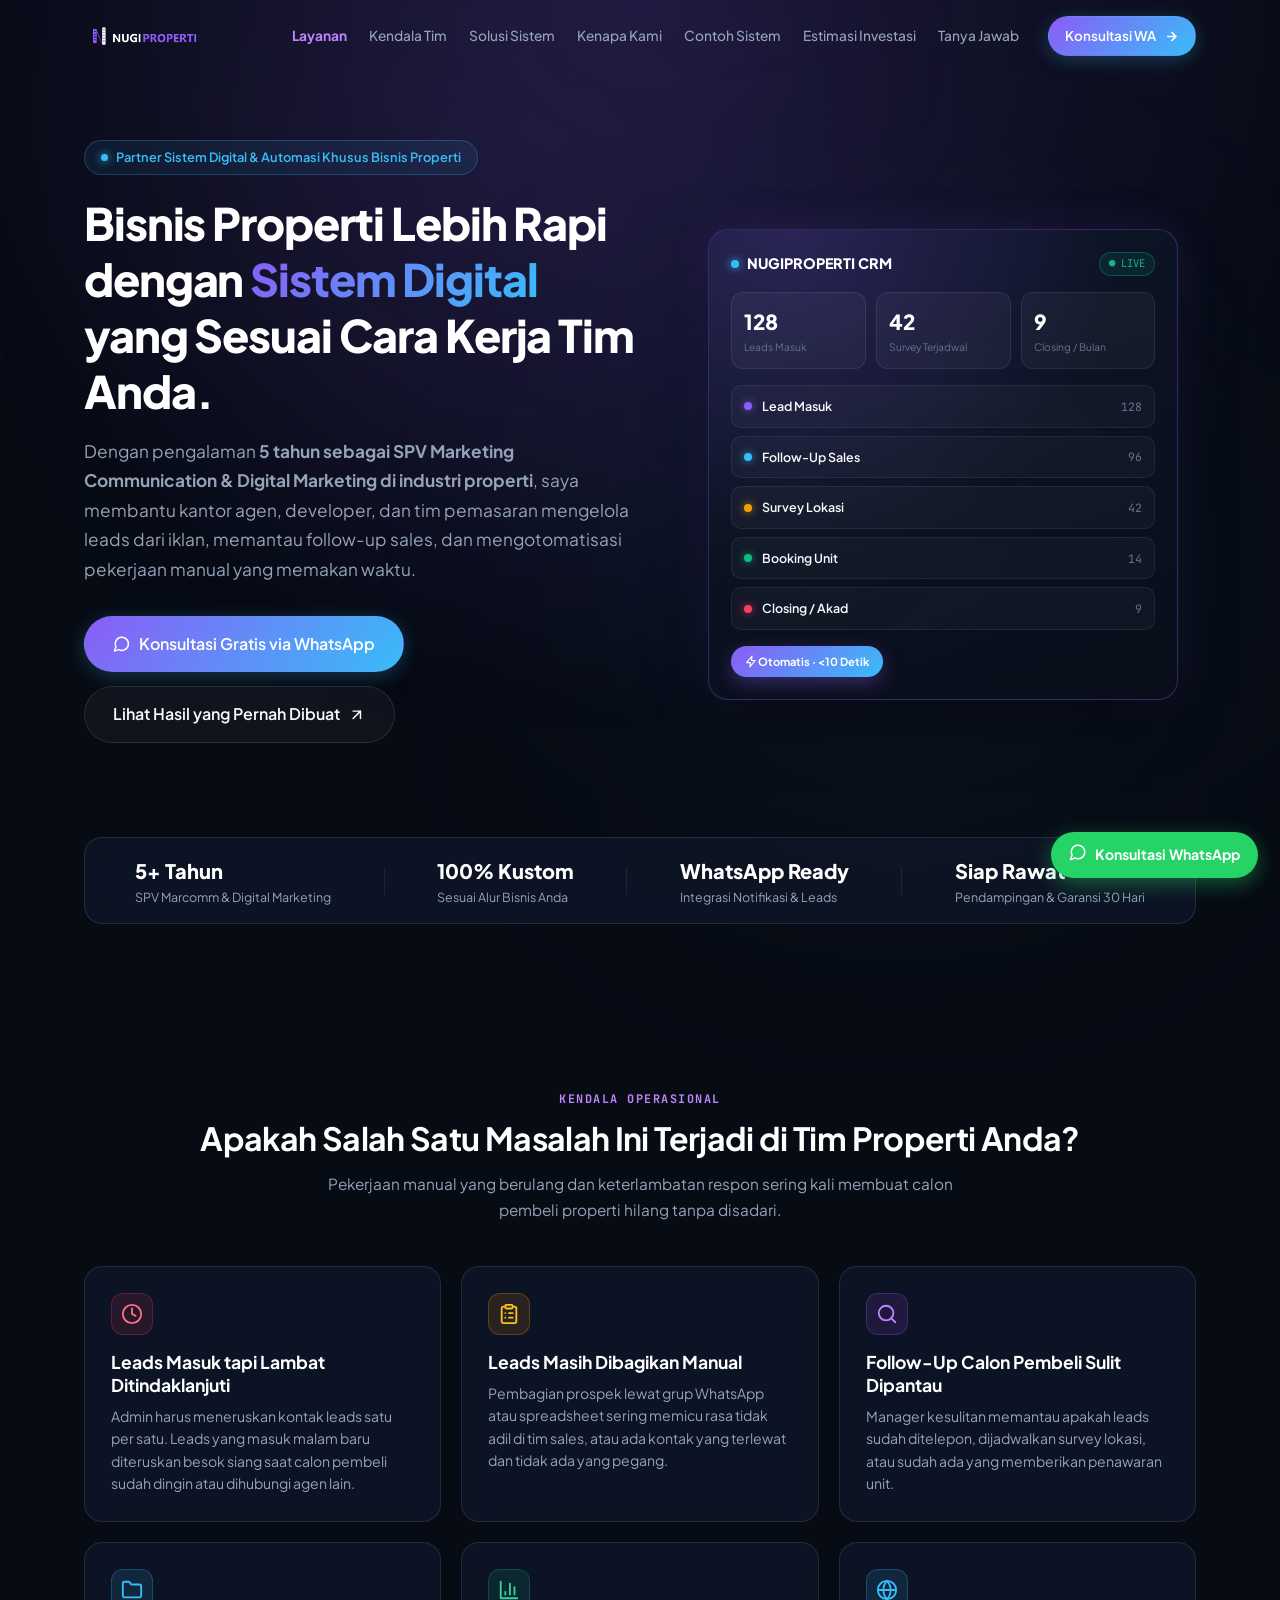
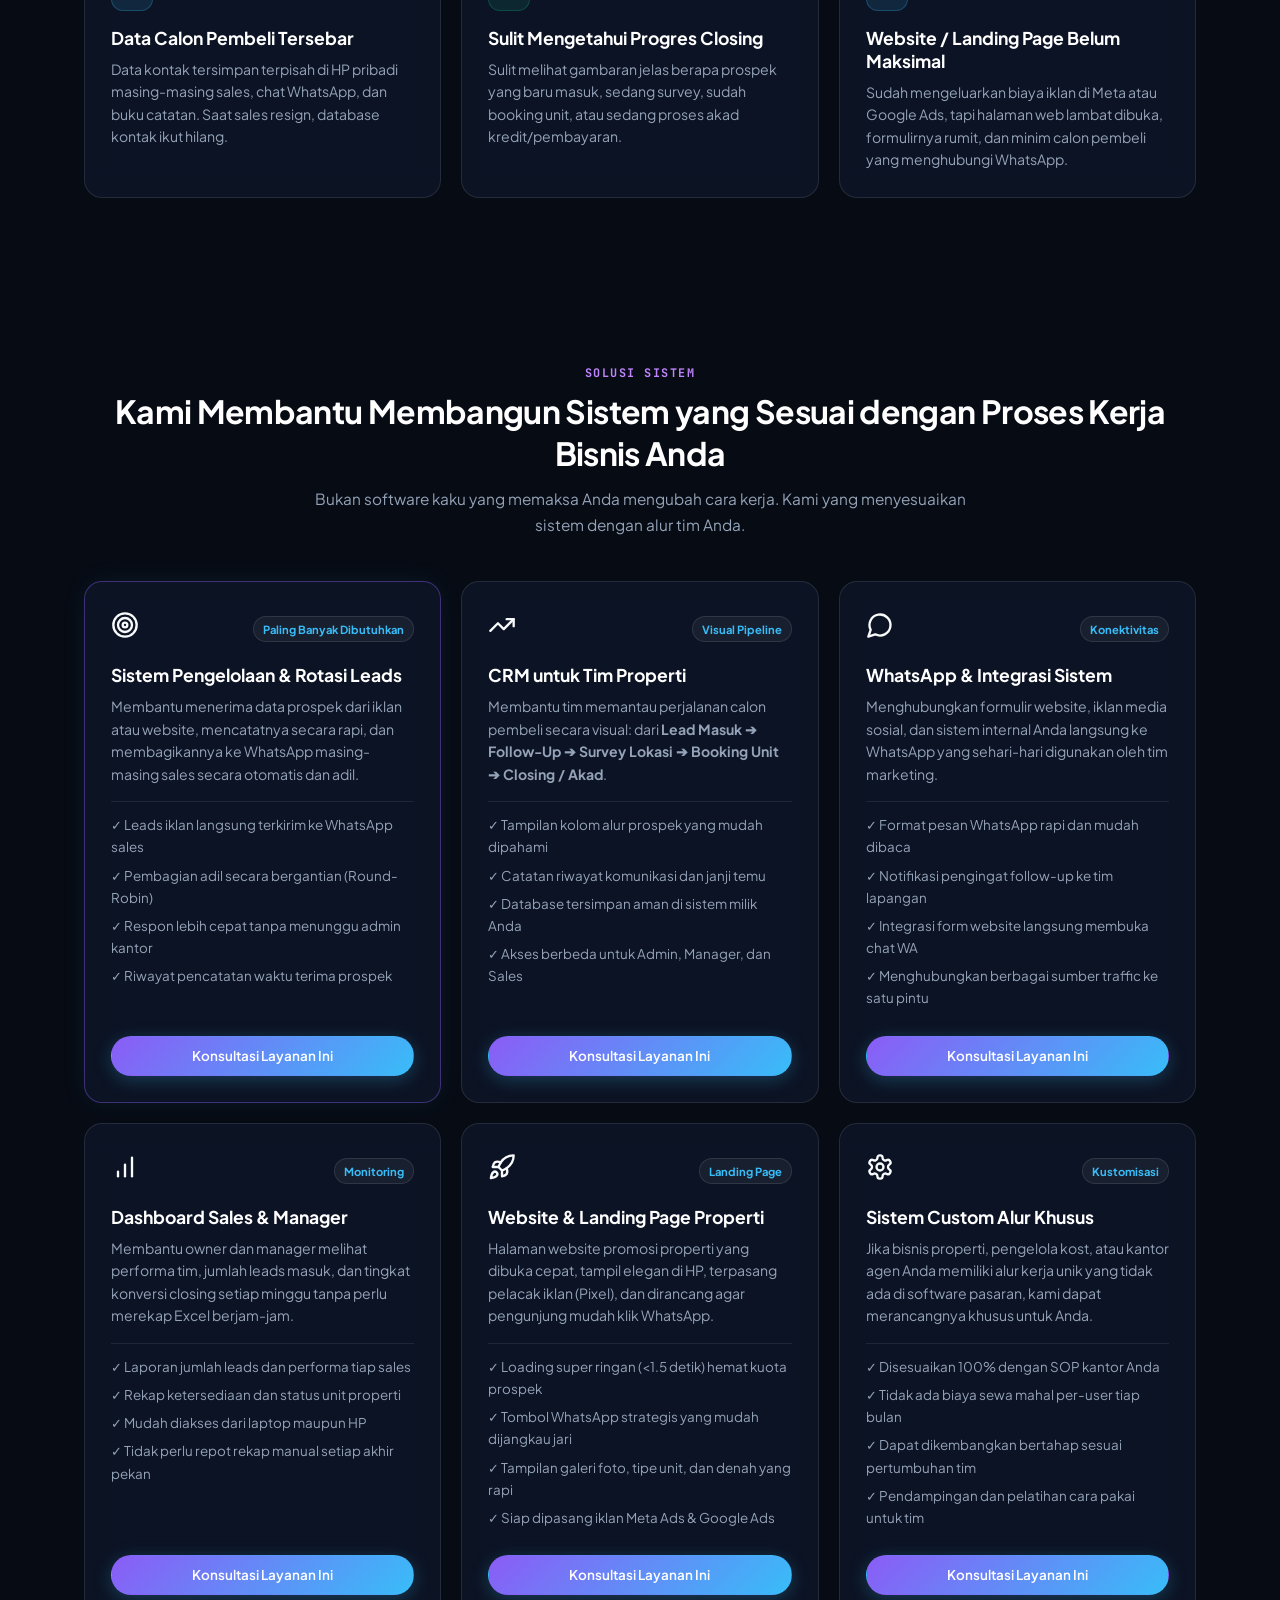
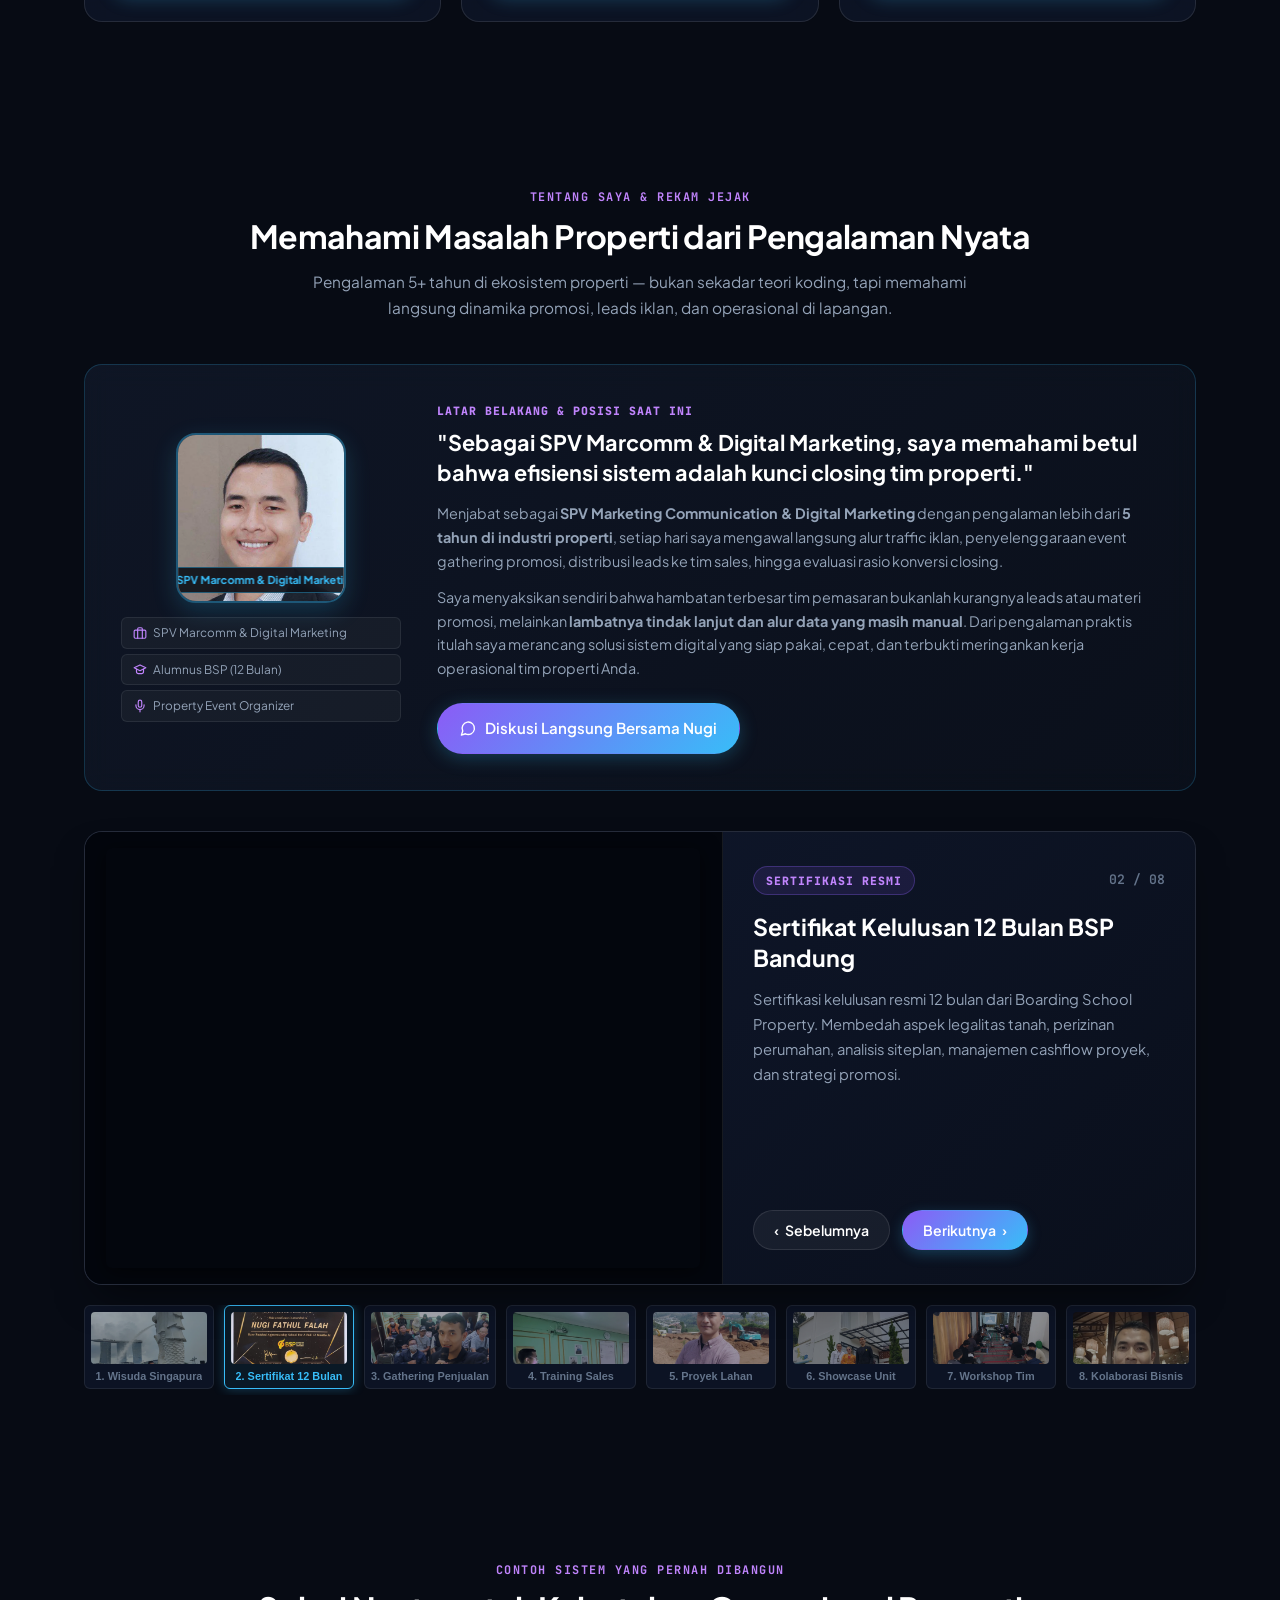
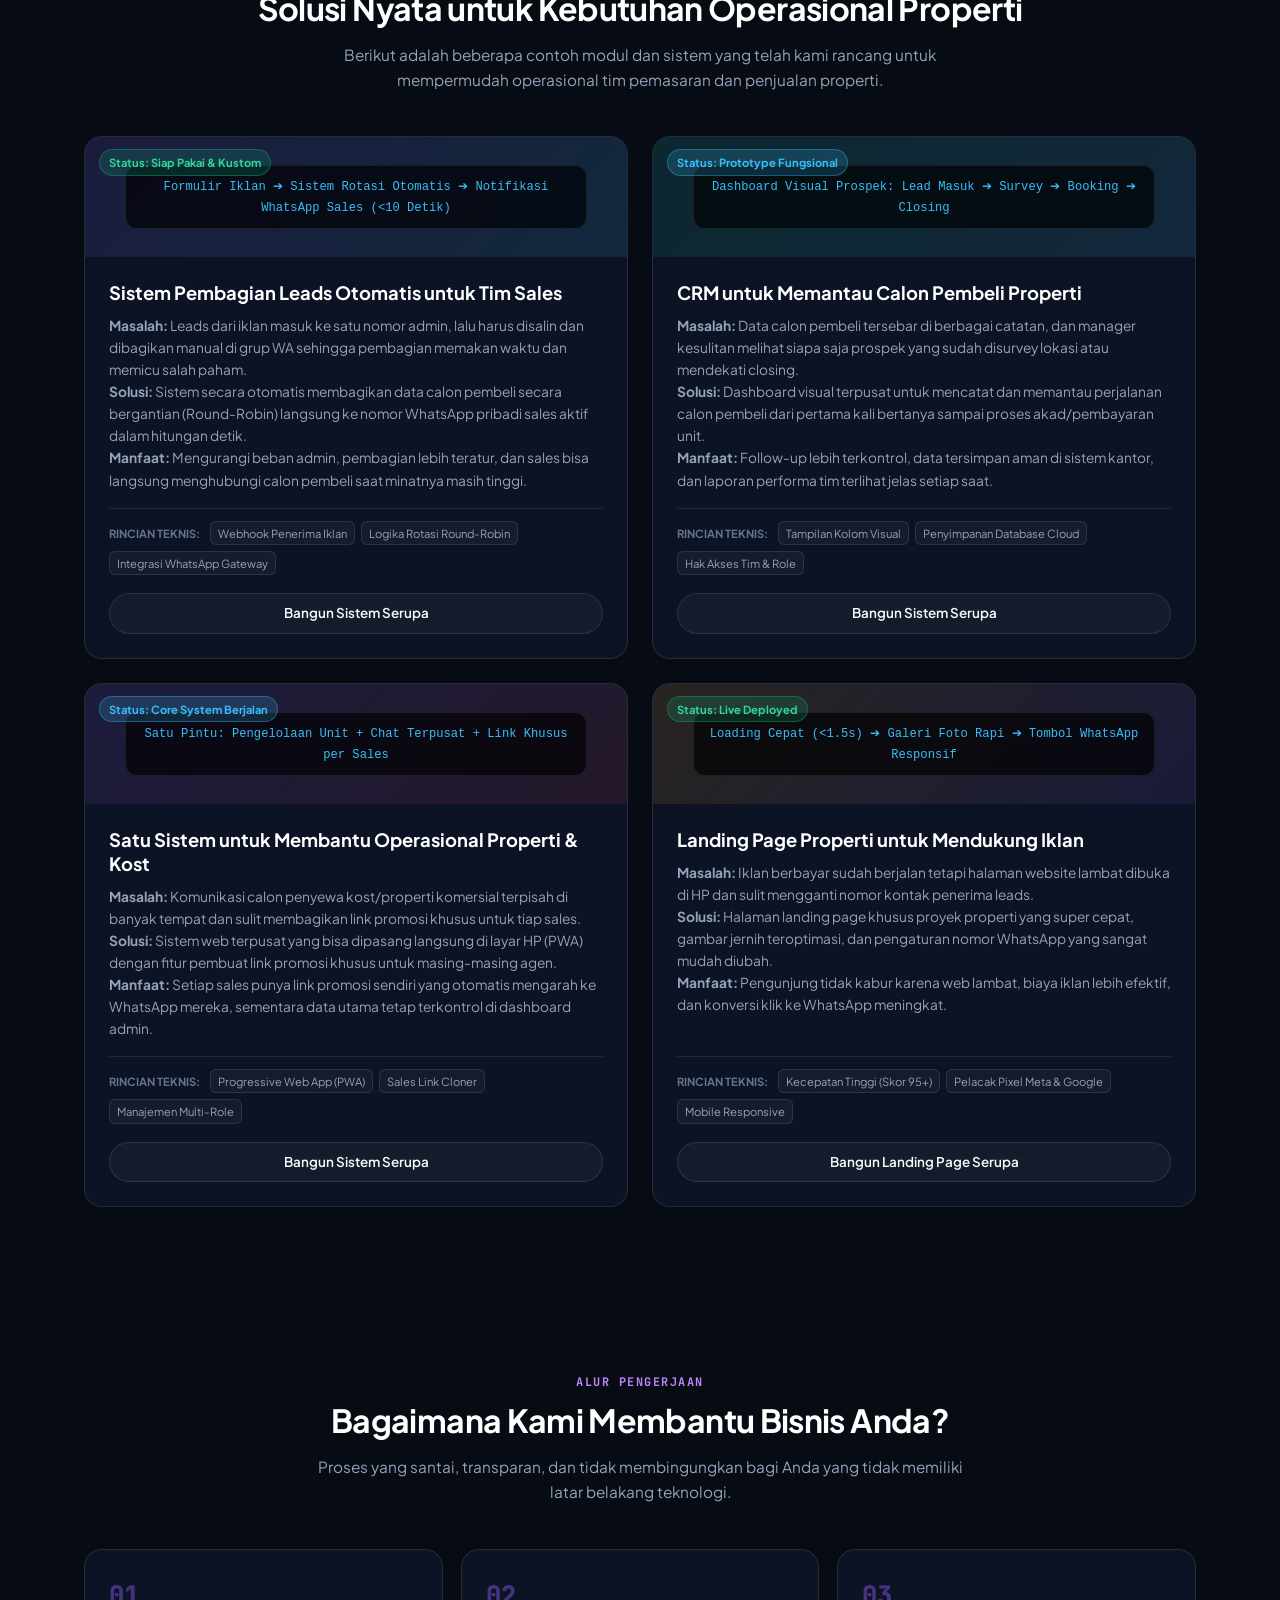
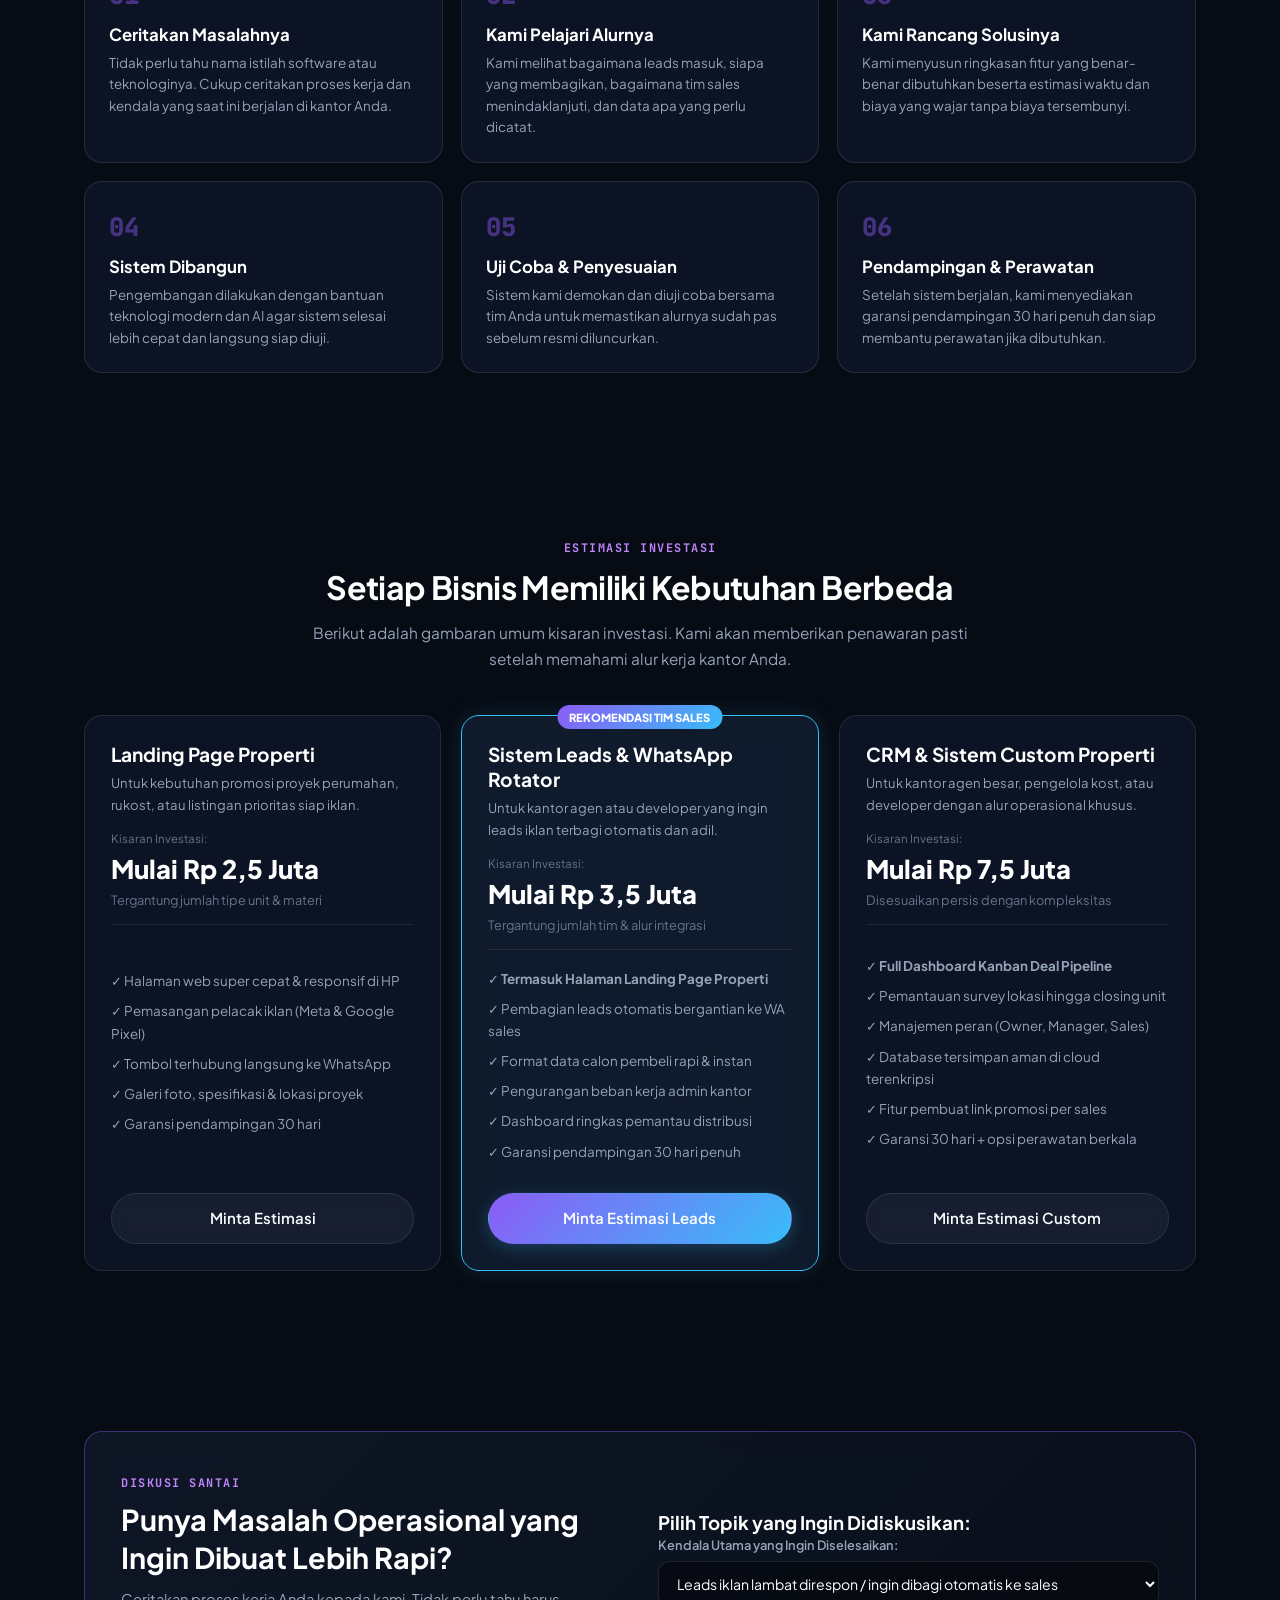
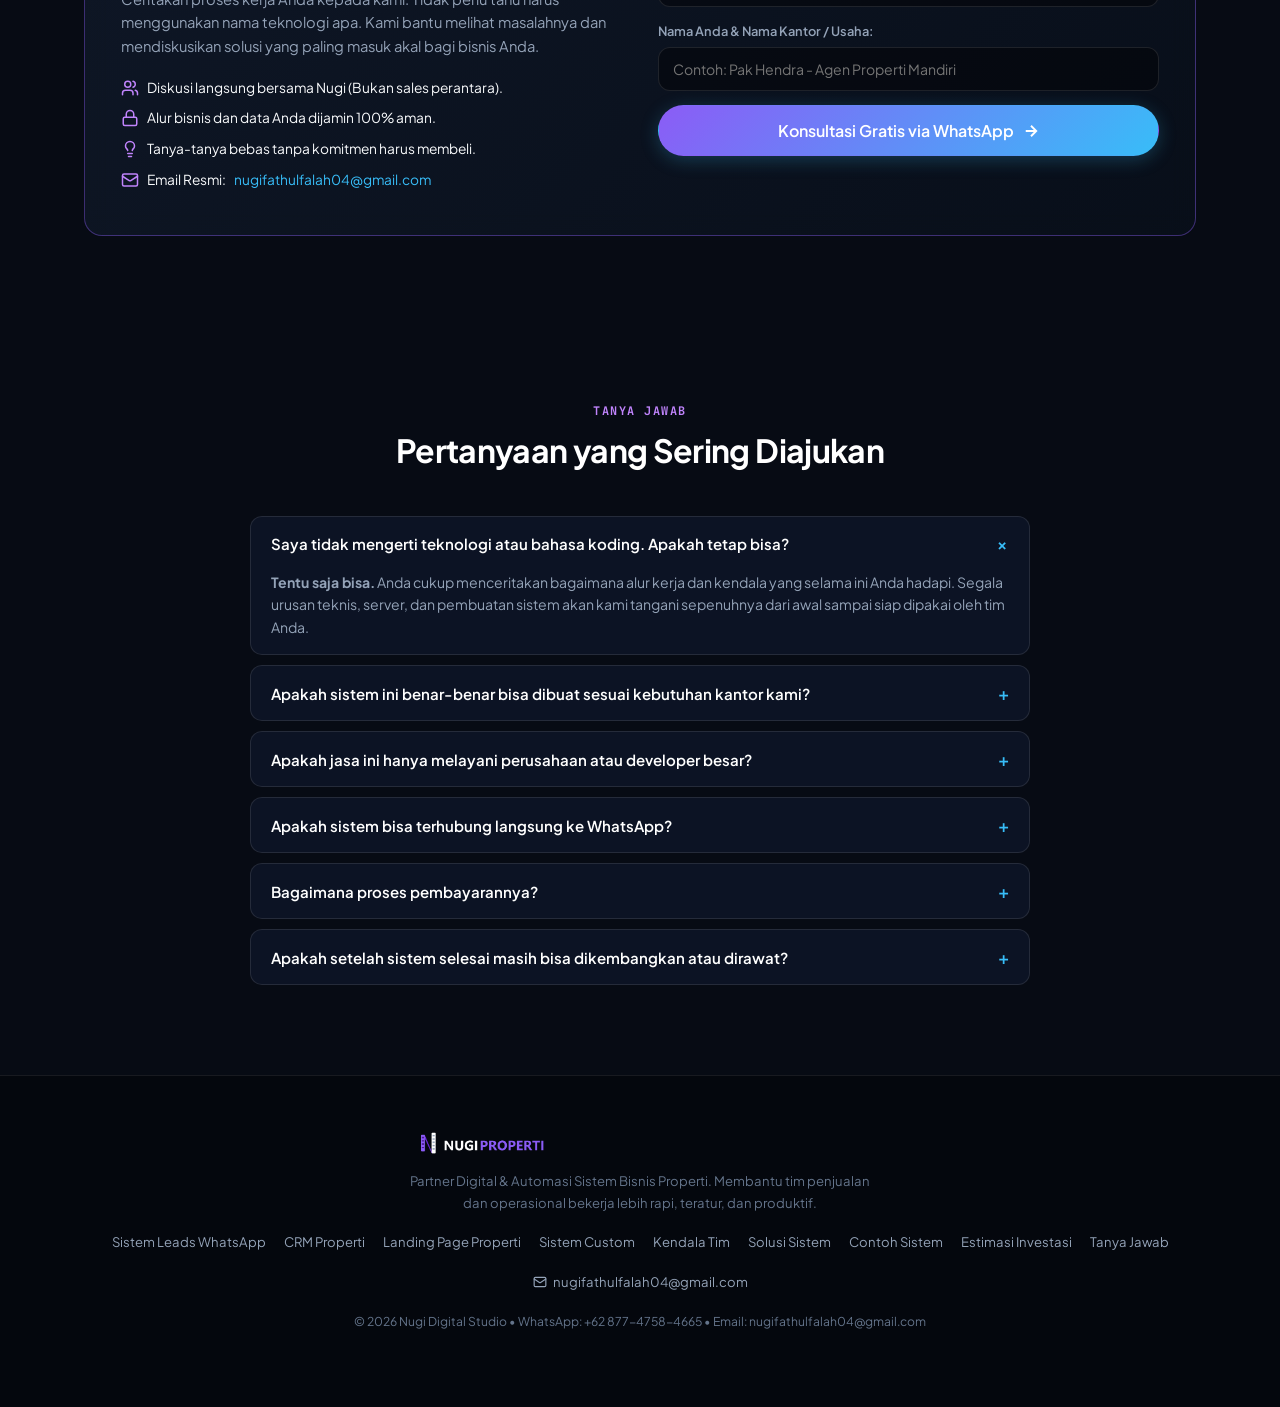
==== commit f53eec66: "feat(seo): Fase 2 - 4 halaman layanan (leads, CRM, landing page, custom) - New pages: /sistem-leads-" ====
--- a/website/index.html
+++ b/website/index.html
@@ -237,11 +237,11 @@
       </a>
 
       <nav class="nav-menu" id="navMenu">
+        <a href="sistem-leads-whatsapp" class="nav-link nav-link-highlight">Layanan</a>
         <a href="#masalah" class="nav-link">Kendala Tim</a>
         <a href="#solusi" class="nav-link">Solusi Sistem</a>
         <a href="#kenapa-kami" class="nav-link">Kenapa Kami</a>
         <a href="#portfolio" class="nav-link">Contoh Sistem</a>
-        <a href="#alur-kerja" class="nav-link">Cara Kerja</a>
         <a href="#estimasi" class="nav-link">Estimasi Investasi</a>
         <a href="#faq" class="nav-link">Tanya Jawab</a>
       </nav>
@@ -1003,9 +1003,12 @@
       </div>
 
       <div class="footer-links">
+        <a href="sistem-leads-whatsapp">Sistem Leads WhatsApp</a>
+        <a href="crm-properti">CRM Properti</a>
+        <a href="landing-page-properti">Landing Page Properti</a>
+        <a href="sistem-custom">Sistem Custom</a>
         <a href="#masalah">Kendala Tim</a>
         <a href="#solusi">Solusi Sistem</a>
-        <a href="#kenapa-kami">Kenapa Kami</a>
         <a href="#portfolio">Contoh Sistem</a>
         <a href="#estimasi">Estimasi Investasi</a>
         <a href="#faq">Tanya Jawab</a>
--- a/website/style.css
+++ b/website/style.css
@@ -246,6 +246,13 @@
   transition: color 0.2s ease;
 }
 .nav-link:hover {
+  color: var(--accent-cyan);
+}
+.nav-link-highlight {
+  color: var(--accent-violet-soft);
+  font-weight: 700;
+}
+.nav-link-highlight:hover {
   color: var(--accent-cyan);
 }
 
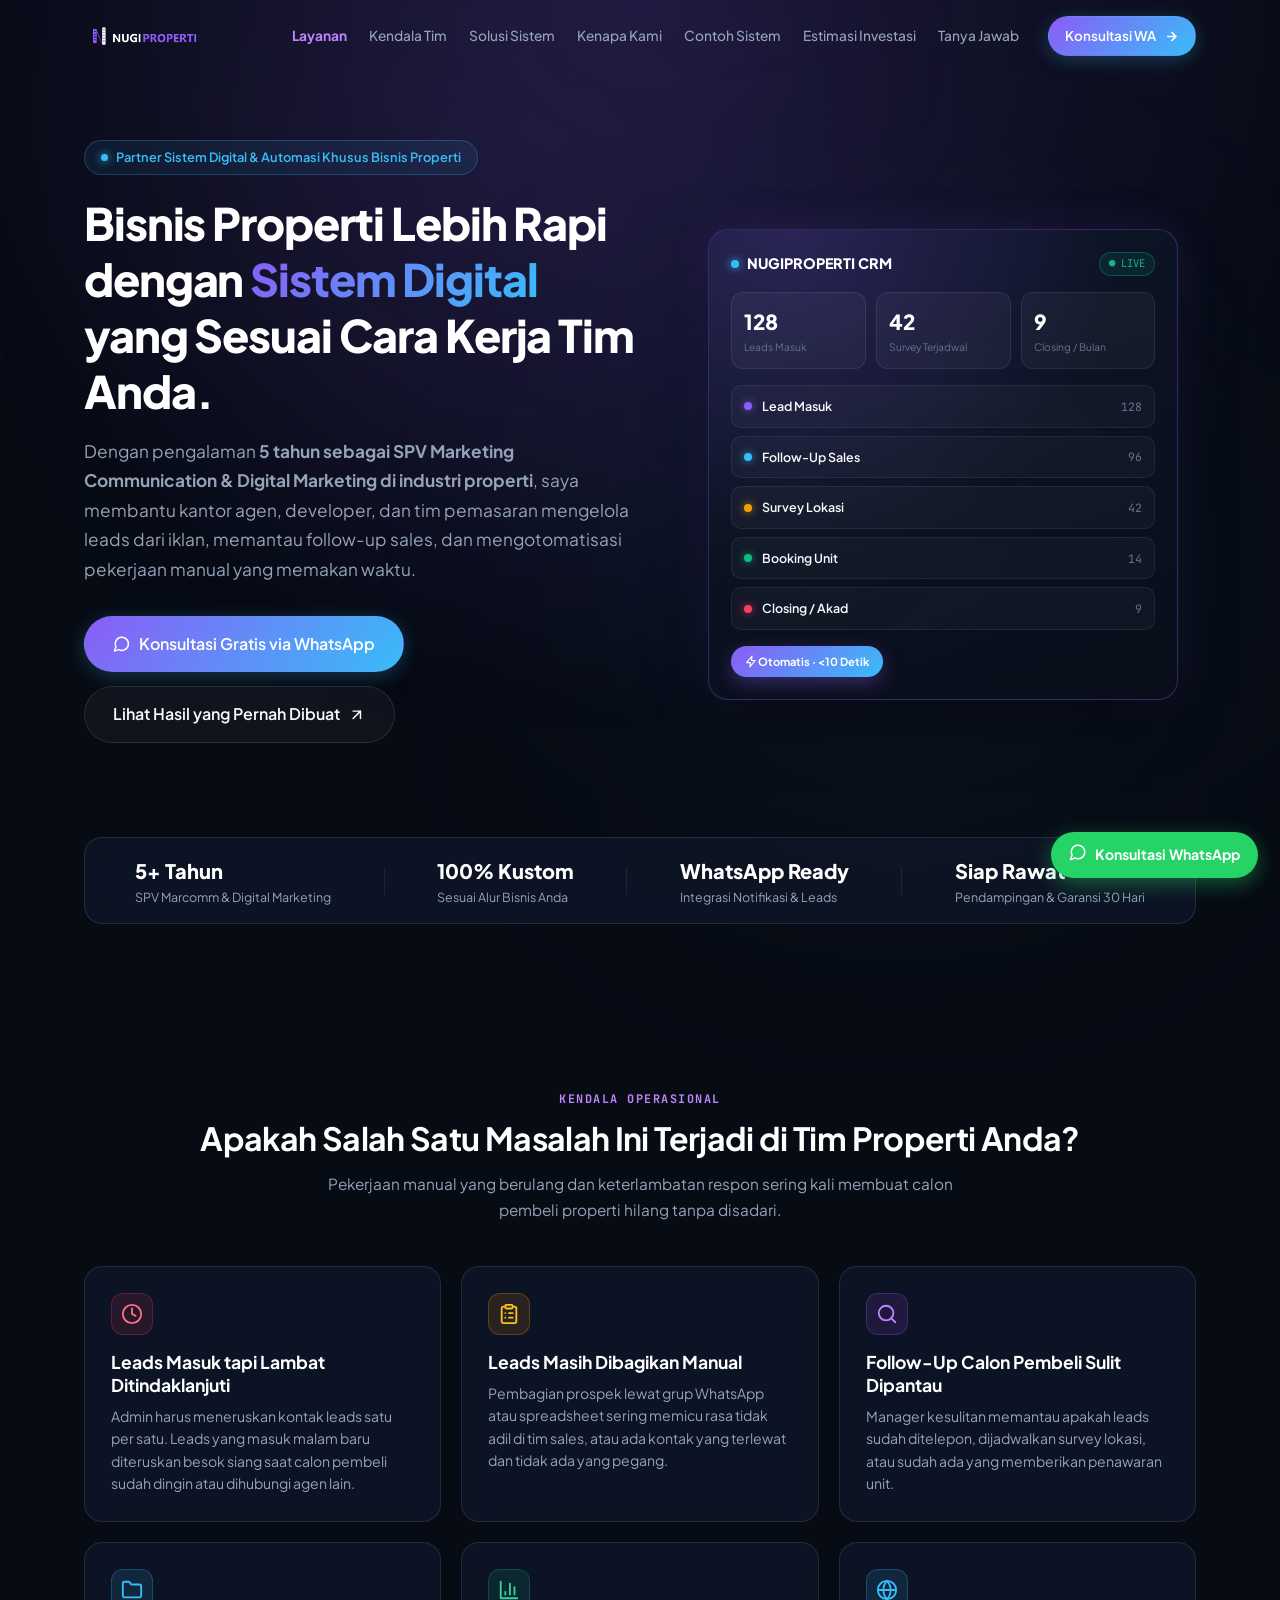
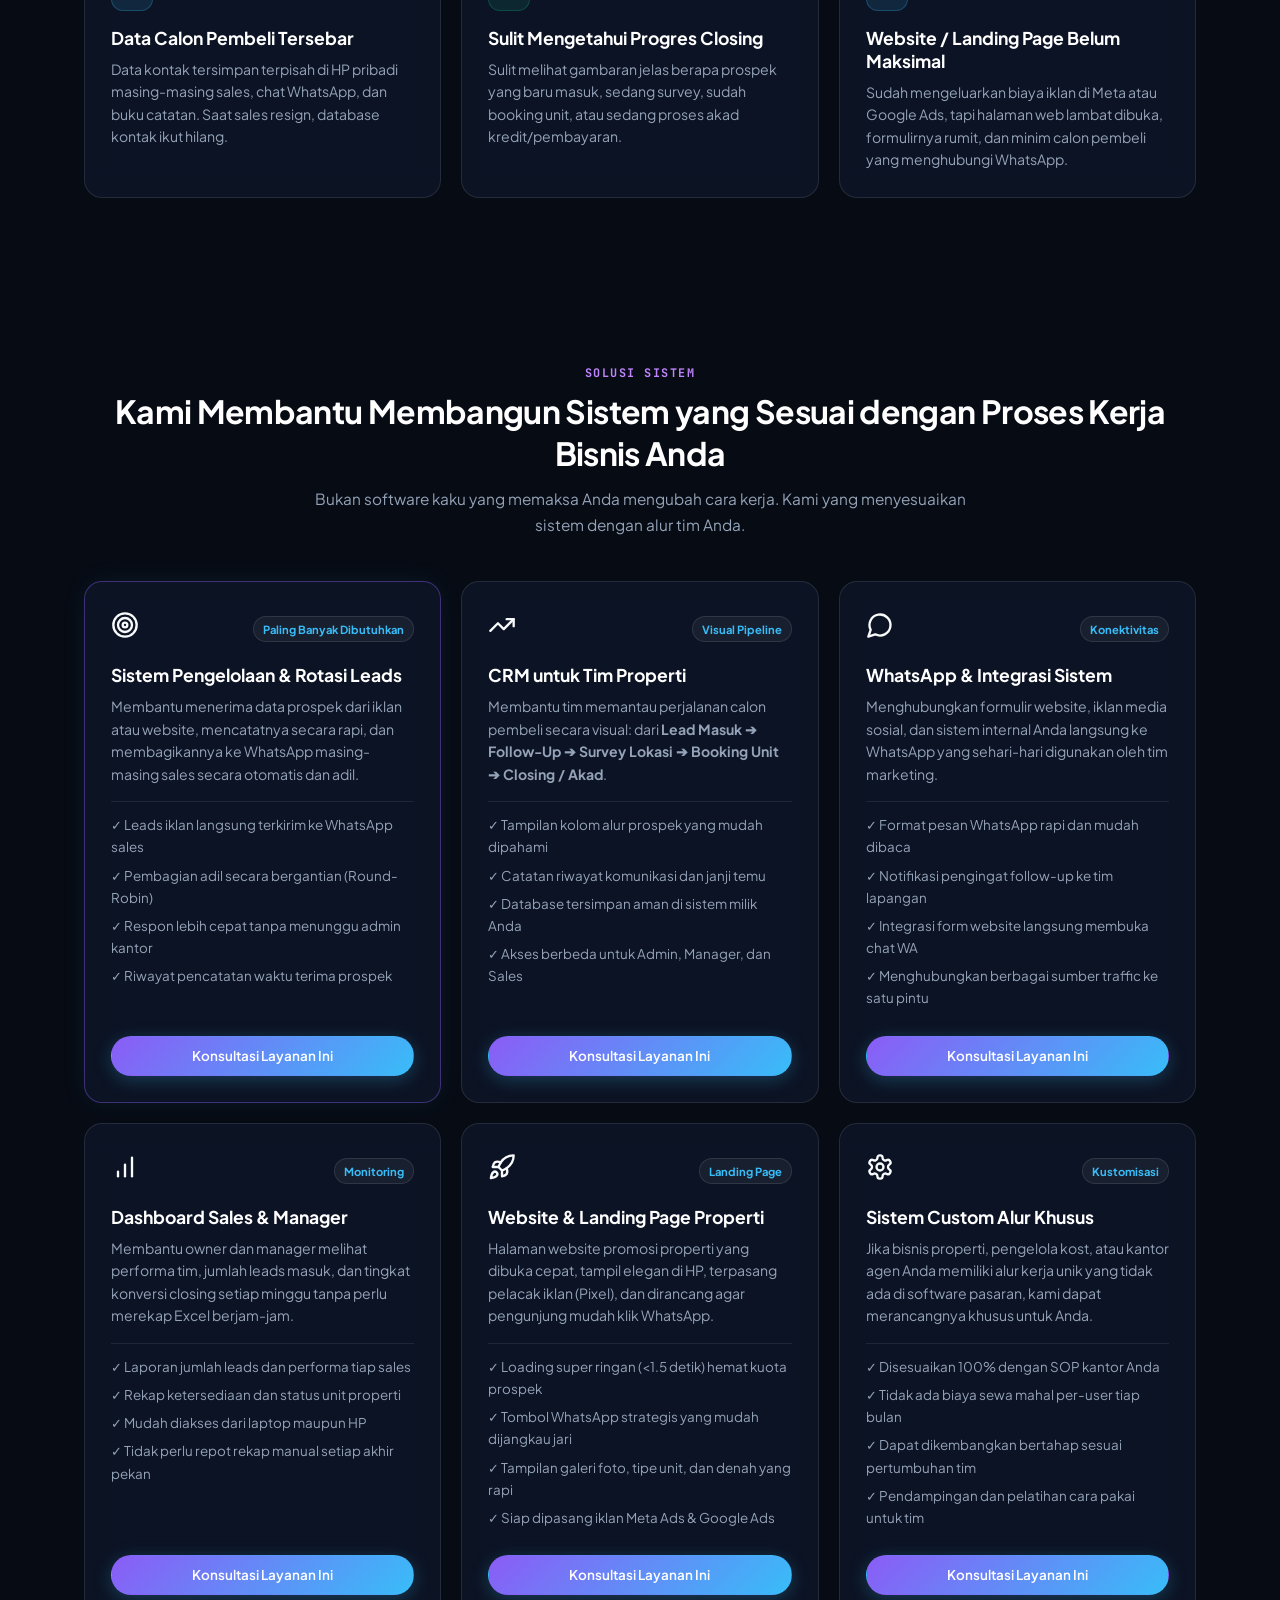
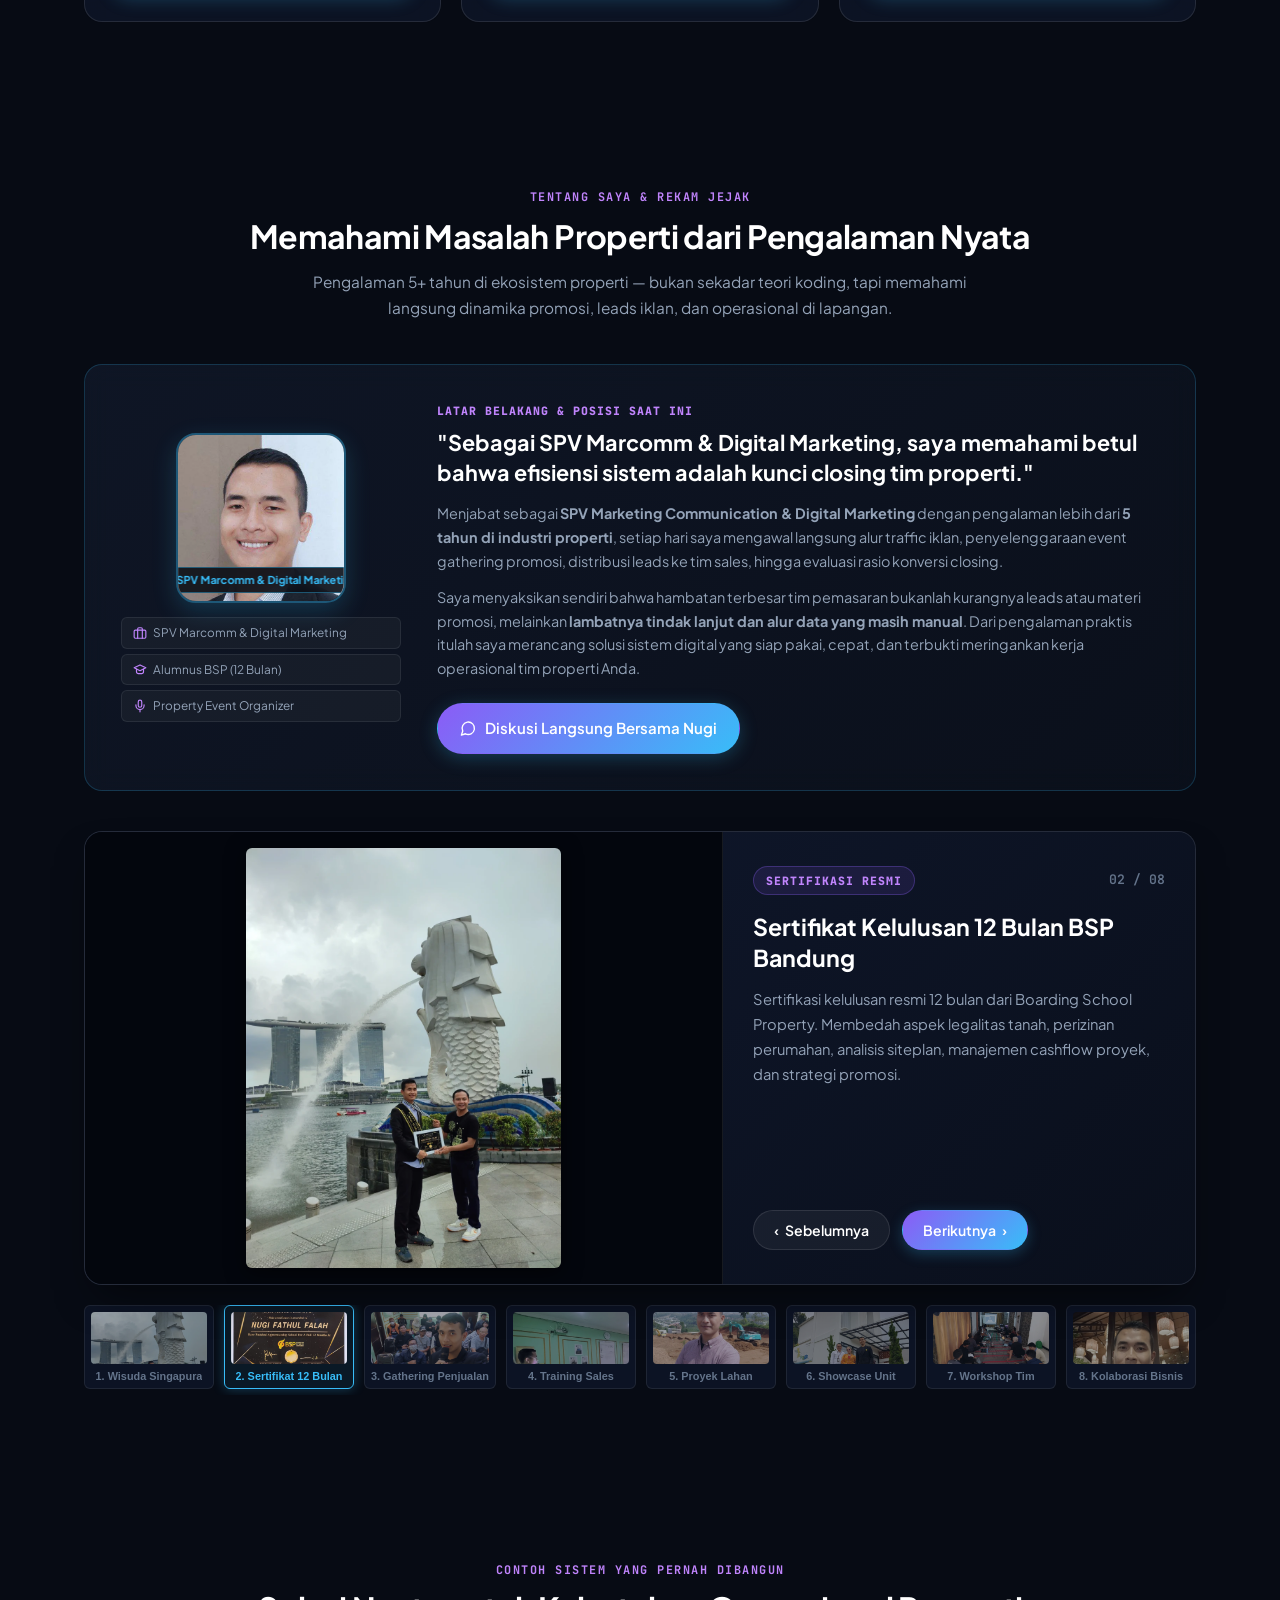
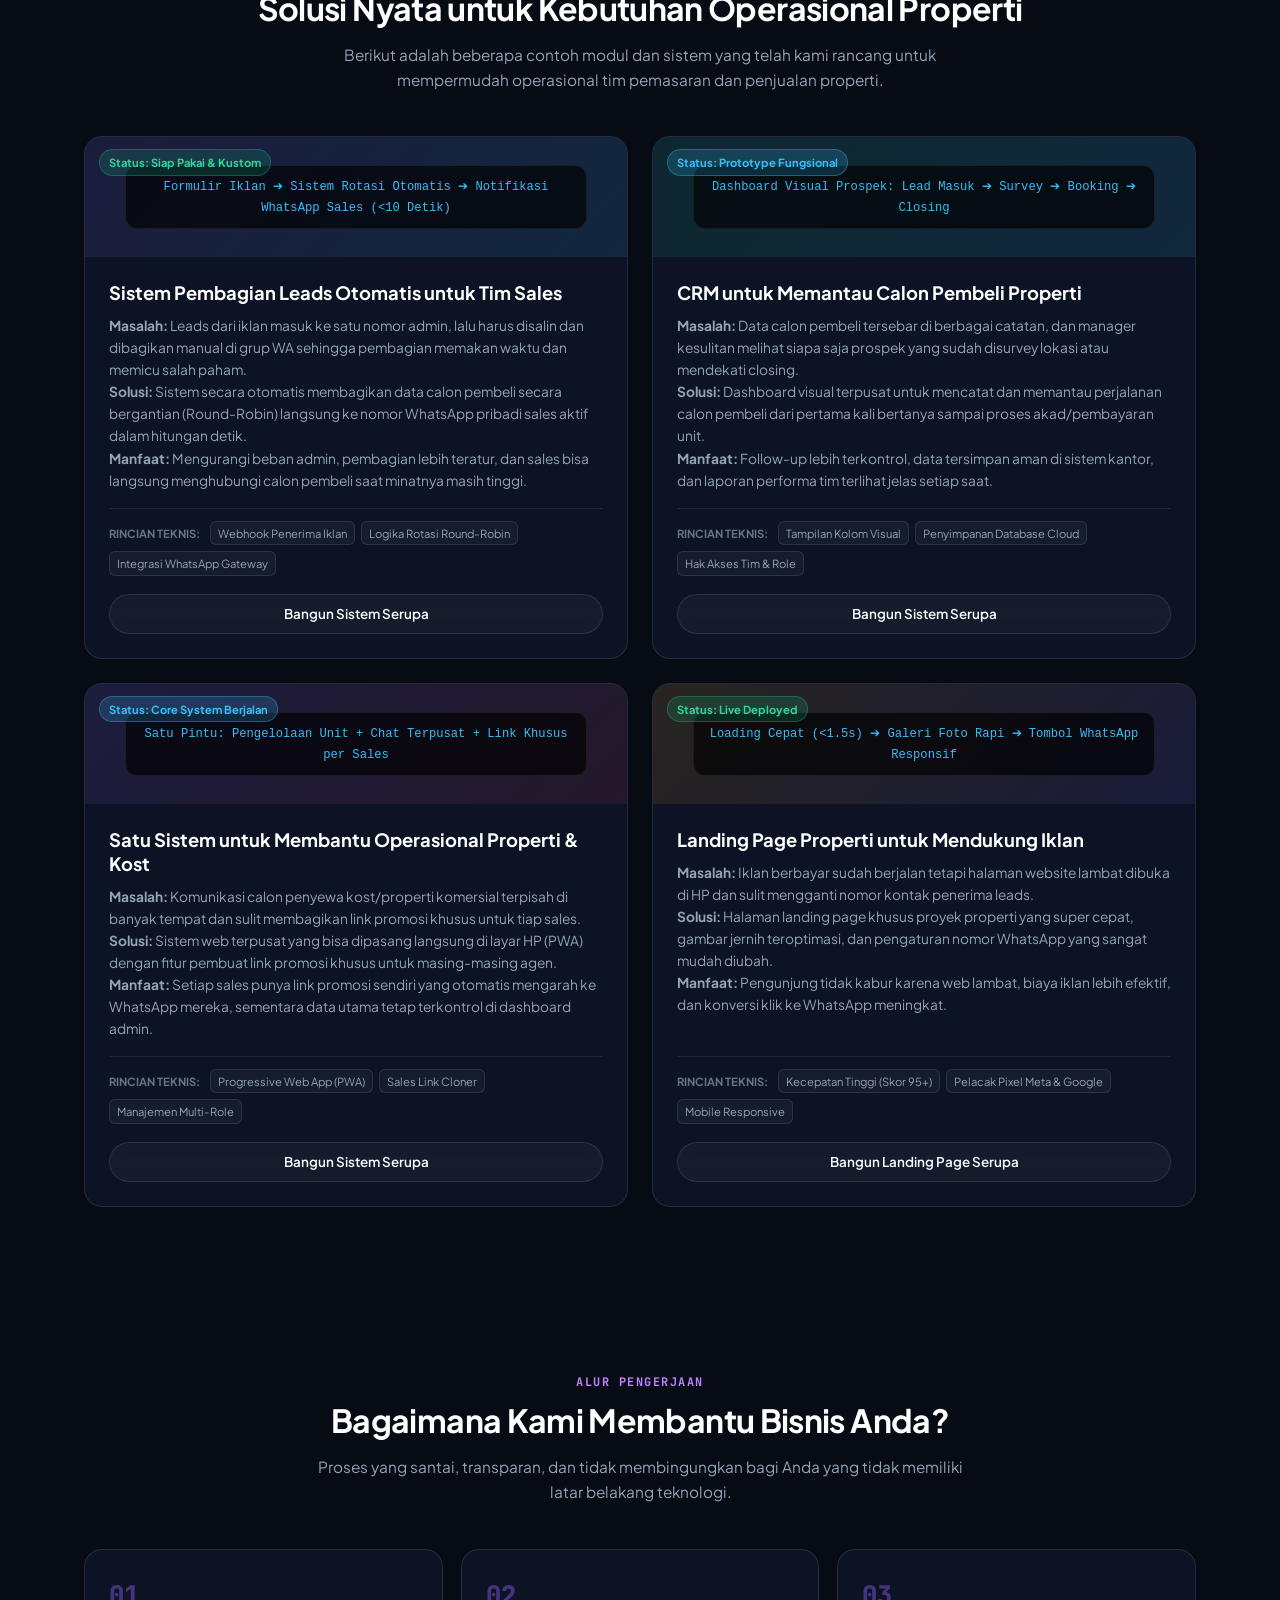
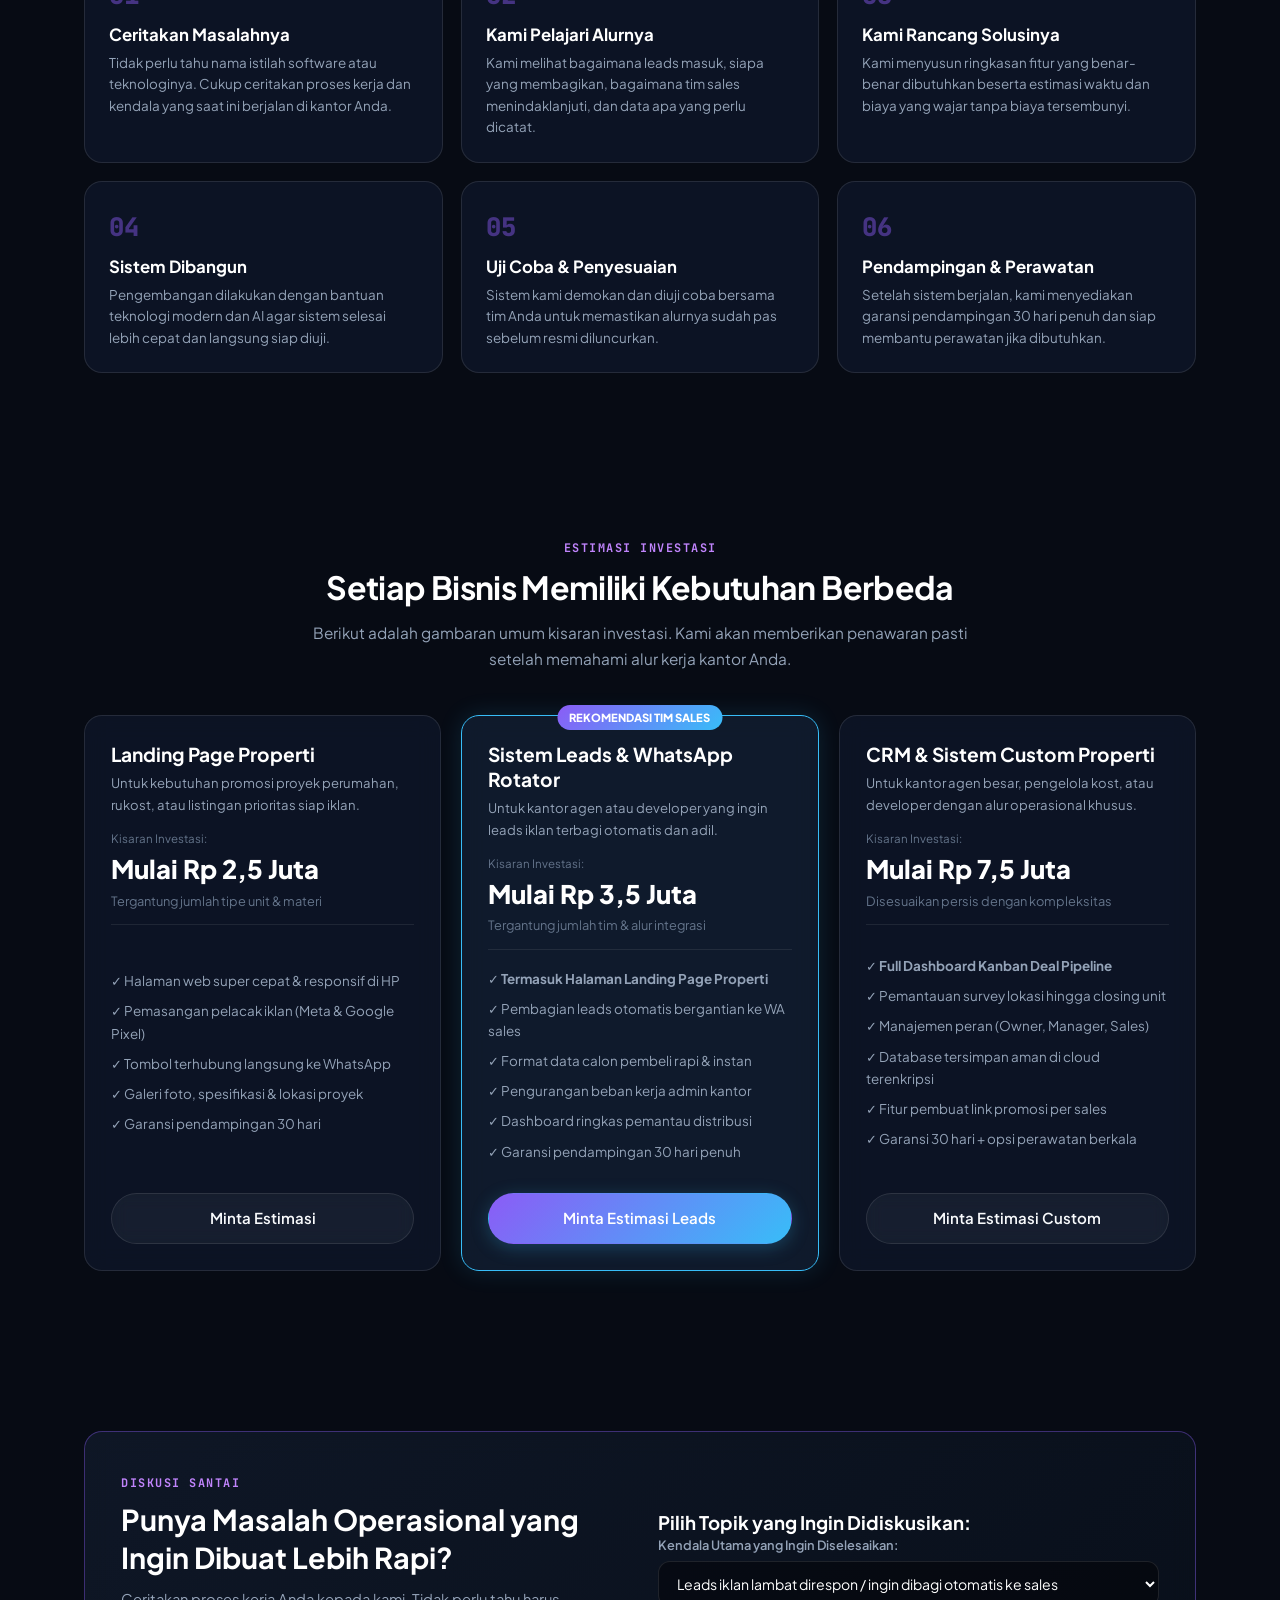
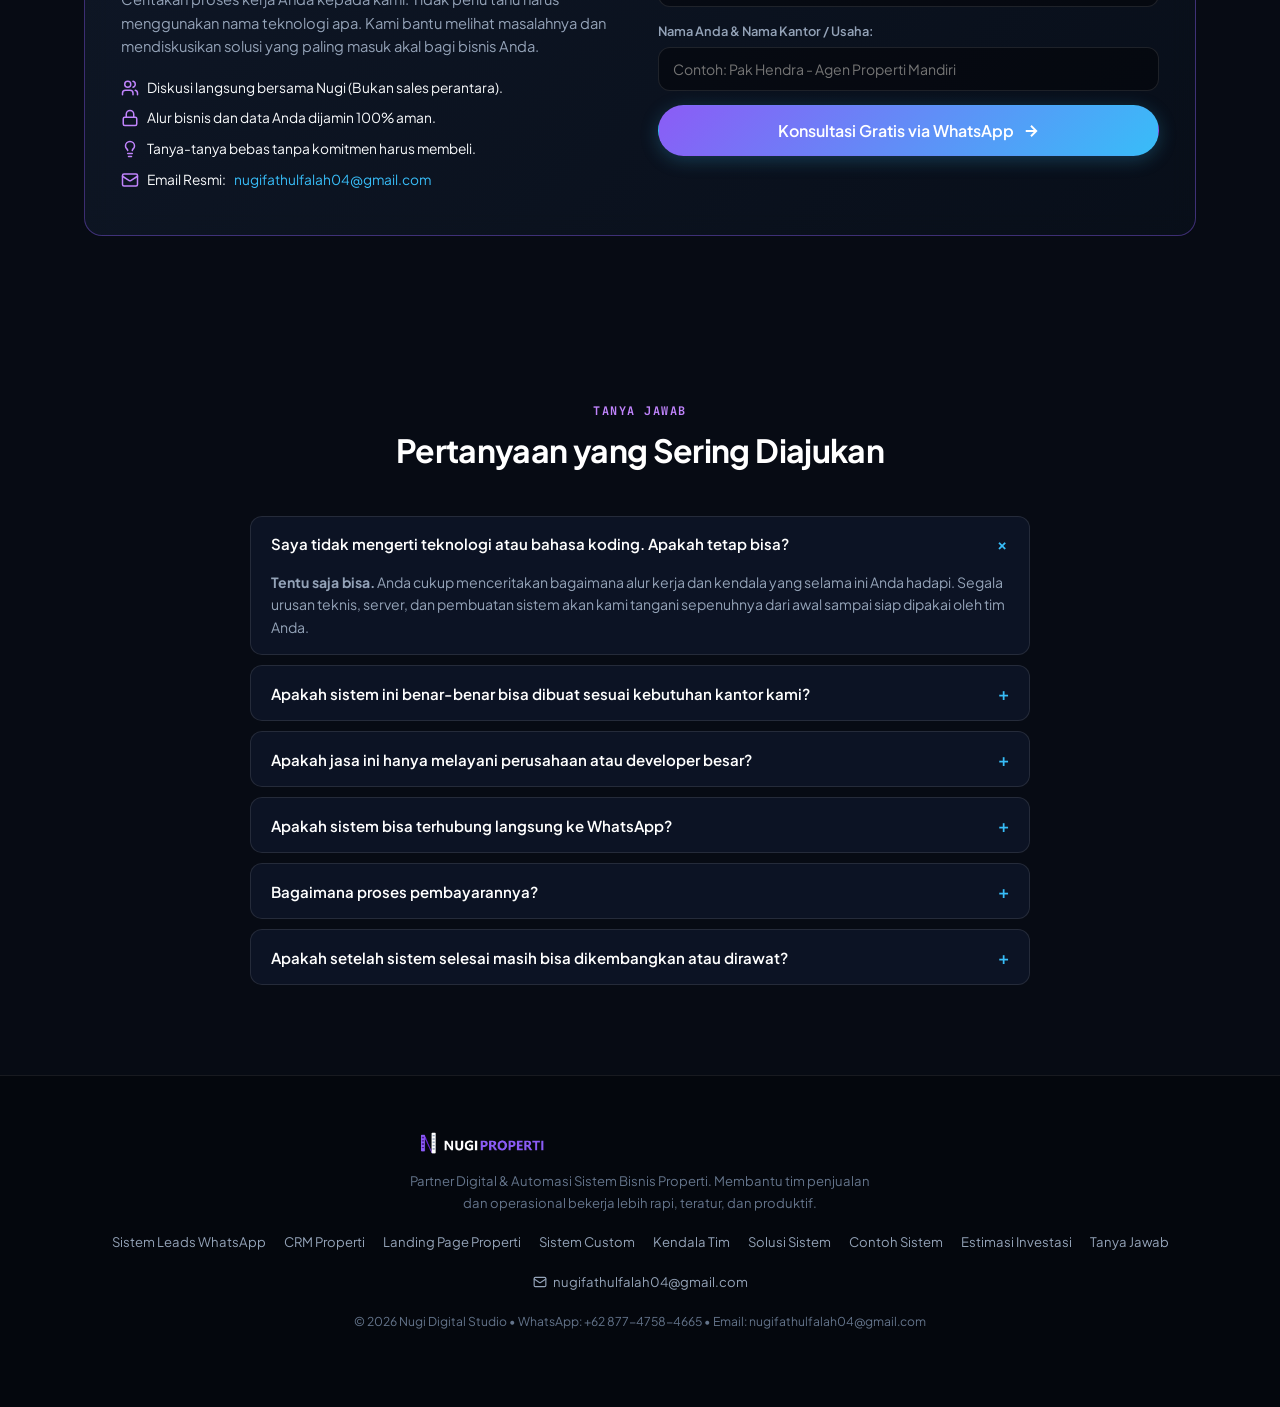
==== commit 2db8958d: "fix(seo): shorten page titles to 54-64 chars for search results Align home/leads/custom titles + og/" ====
--- a/website/index.html
+++ b/website/index.html
@@ -3,7 +3,7 @@
 <head>
   <meta charset="UTF-8">
   <meta name="viewport" content="width=device-width, initial-scale=1.0">
-  <title>NUGIPROPERTI | Jasa Sistem Digital & Automasi Bisnis Properti di Bandung</title>
+  <title>NUGIPROPERTI | Sistem Digital & Automasi Bisnis Properti Bandung</title>
   <meta name="description" content="Konsultan & pembuat sistem digital untuk kantor agen, developer, dan tim marketing properti di Bandung: CRM leads, rotasi otomatis WhatsApp sales, dashboard tim, dan landing page cepat siap iklan. Konsultasi gratis.">
   <meta name="keywords" content="jasa pembuatan aplikasi properti bandung, crm properti bandung, sistem leads properti, rotasi whatsapp sales, dashboard sales properti, landing page properti bandung, automasi whatsapp properti, jasa programmer bandung">
   <meta name="robots" content="index, follow, max-image-preview:large, max-snippet:-1, max-video-preview:-1">
@@ -33,7 +33,7 @@
   <meta property="og:type" content="website">
   <meta property="og:locale" content="id_ID">
   <meta property="og:site_name" content="NUGIPROPERTI">
-  <meta property="og:title" content="NUGIPROPERTI | Jasa Sistem Digital & Automasi Bisnis Properti di Bandung">
+  <meta property="og:title" content="NUGIPROPERTI | Sistem Digital & Automasi Bisnis Properti Bandung">
   <meta property="og:description" content="CRM leads, rotasi otomatis WhatsApp sales, dashboard tim, dan landing page cepat siap iklan untuk kantor agen, developer, dan tim marketing properti di Bandung.">
   <meta property="og:url" content="https://nugi.biz.id/">
   <meta property="og:image" content="https://nugi.biz.id/assets/brand/nugi_properti_avatar.png">
@@ -43,7 +43,7 @@
 
   <!-- Twitter Card -->
   <meta name="twitter:card" content="summary_large_image">
-  <meta name="twitter:title" content="NUGIPROPERTI | Jasa Sistem Digital & Automasi Bisnis Properti di Bandung">
+  <meta name="twitter:title" content="NUGIPROPERTI | Sistem Digital & Automasi Bisnis Properti Bandung">
   <meta name="twitter:description" content="CRM leads, rotasi otomatis WhatsApp sales, dashboard tim, dan landing page properti cepat siap iklan.">
   <meta name="twitter:image" content="https://nugi.biz.id/assets/brand/nugi_properti_avatar.png">
 
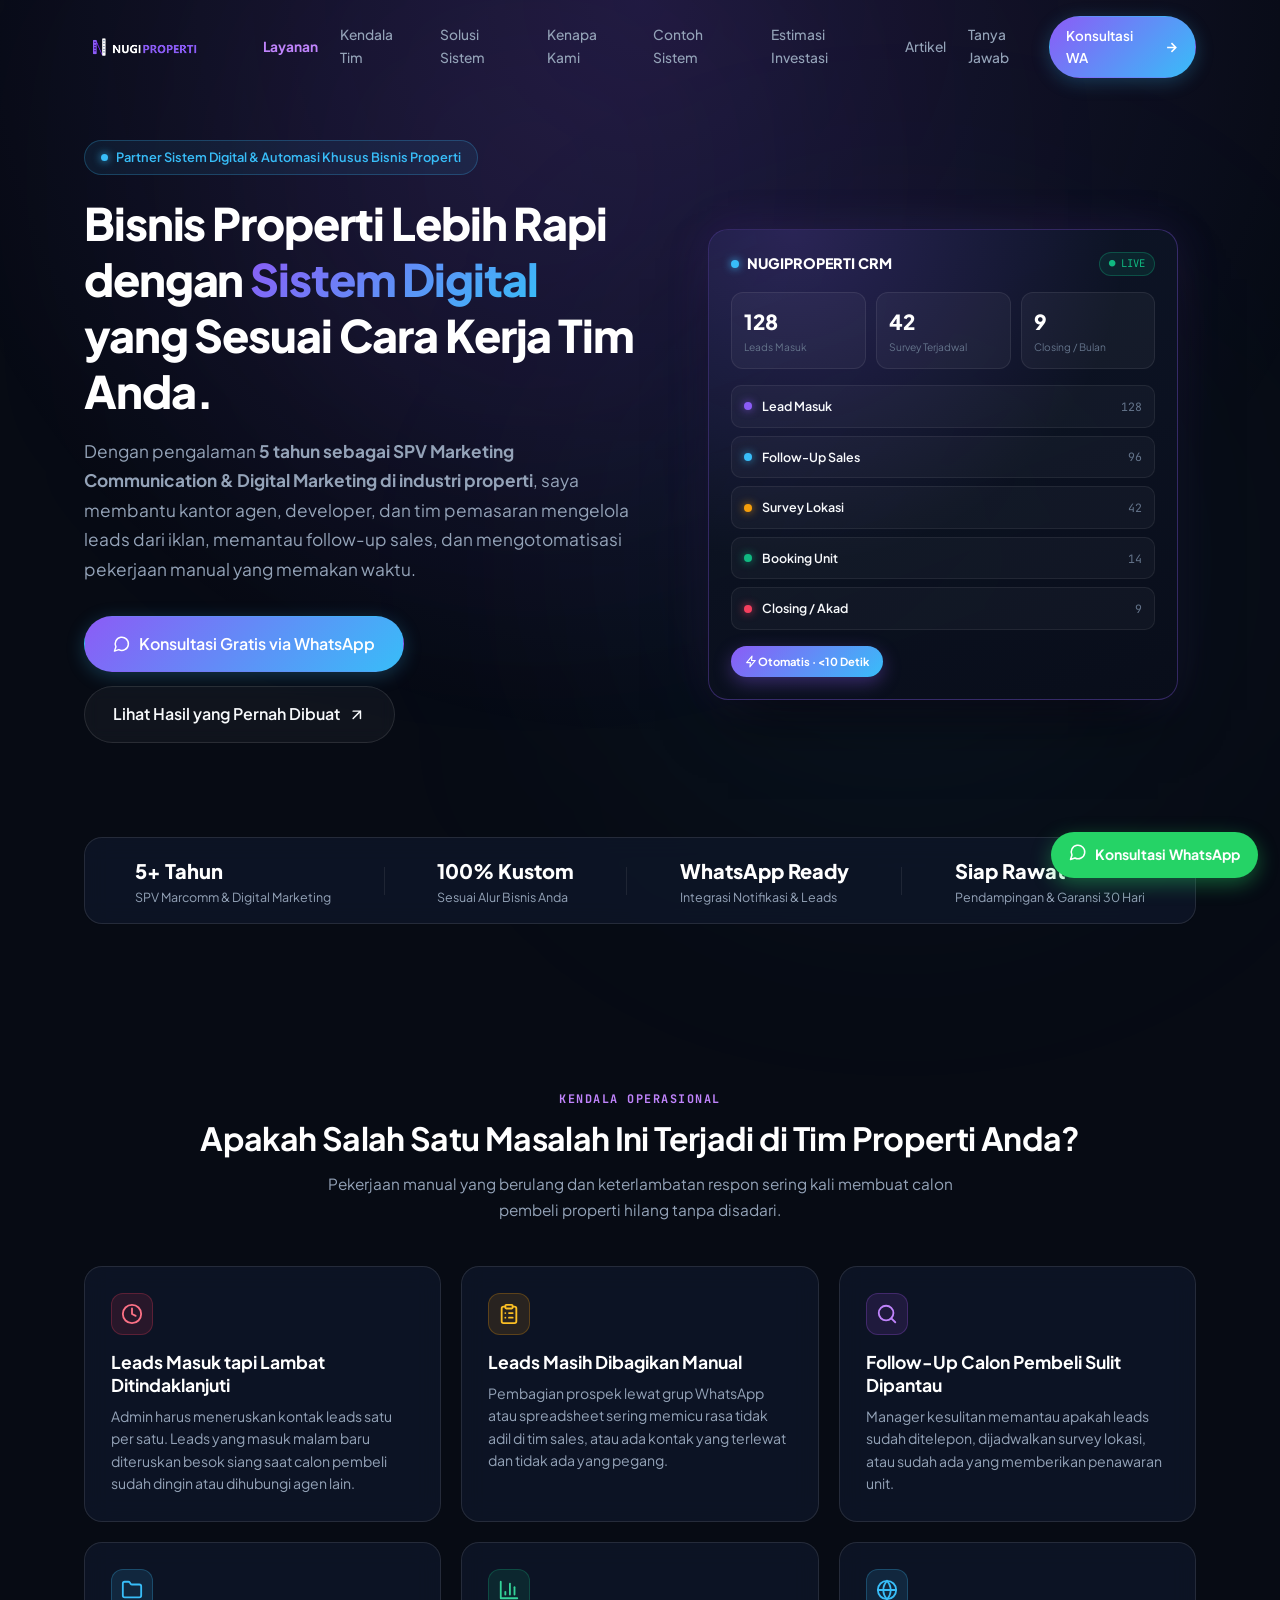
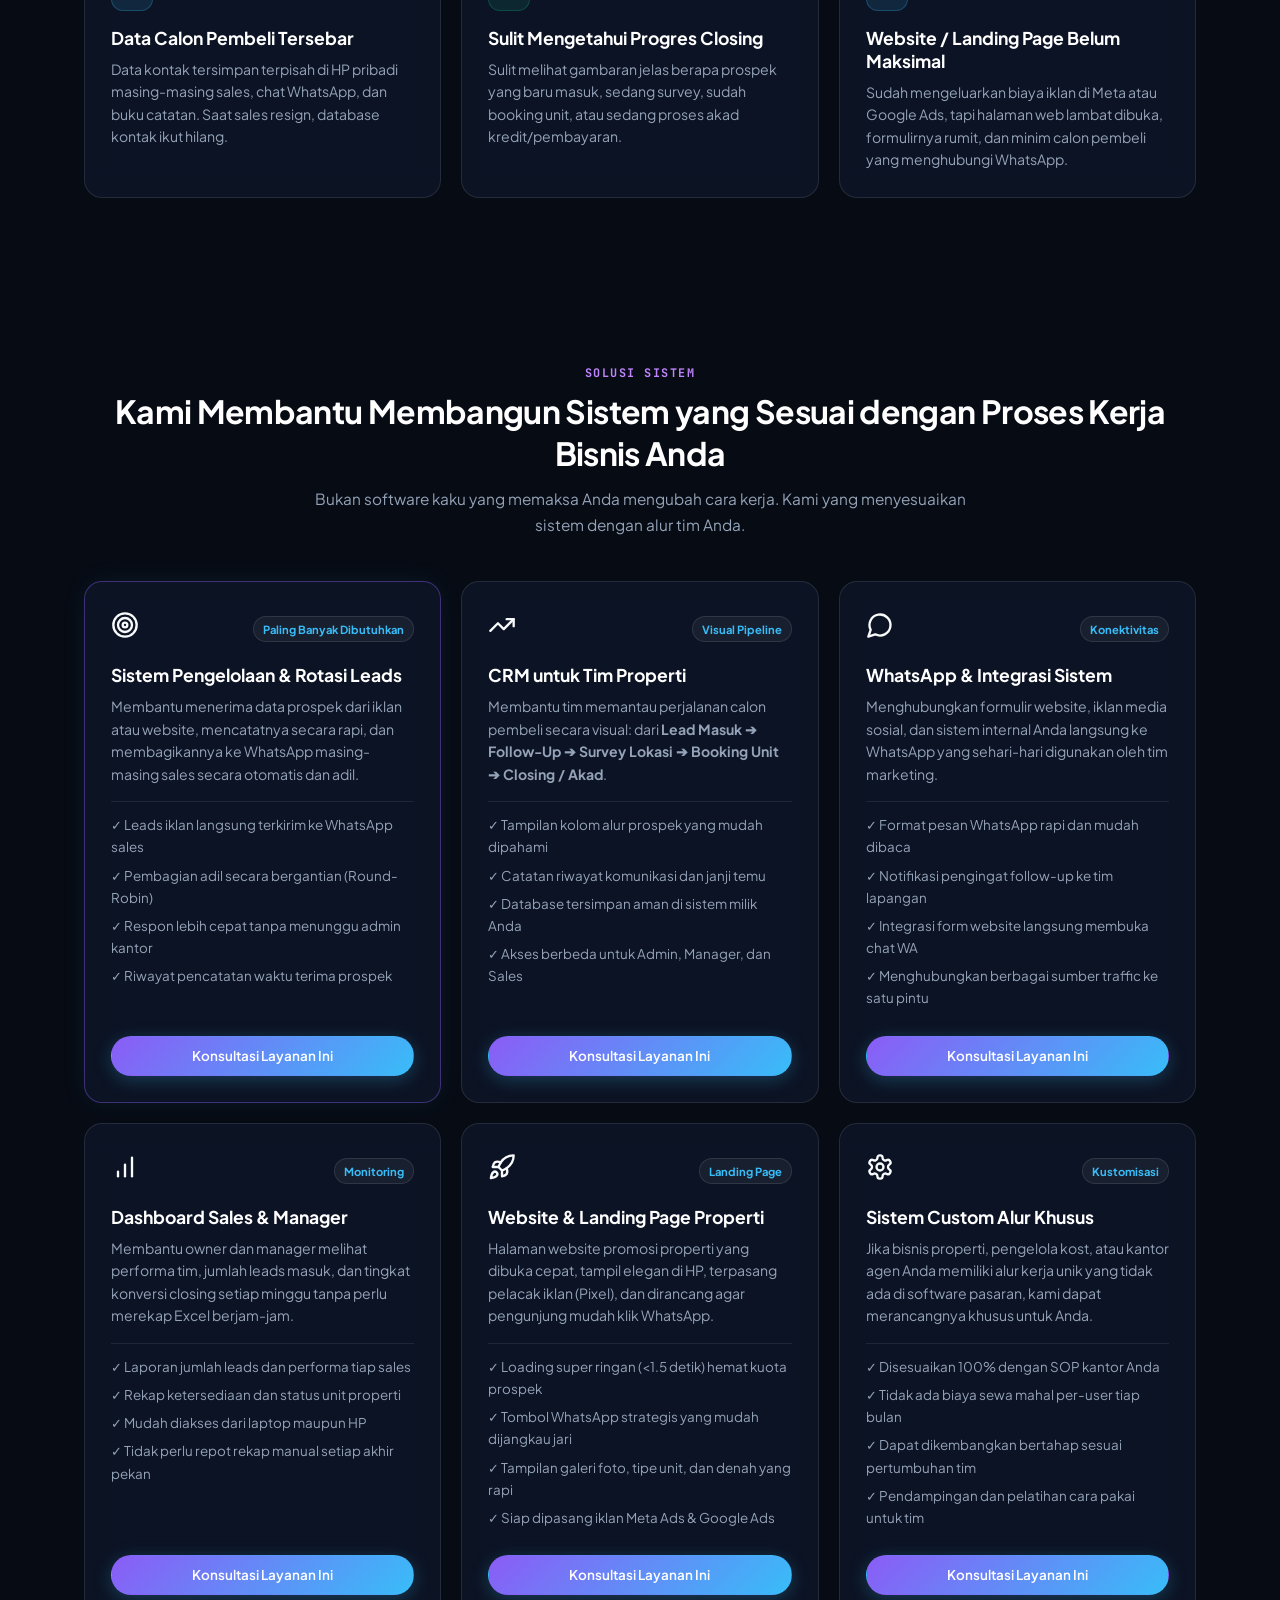
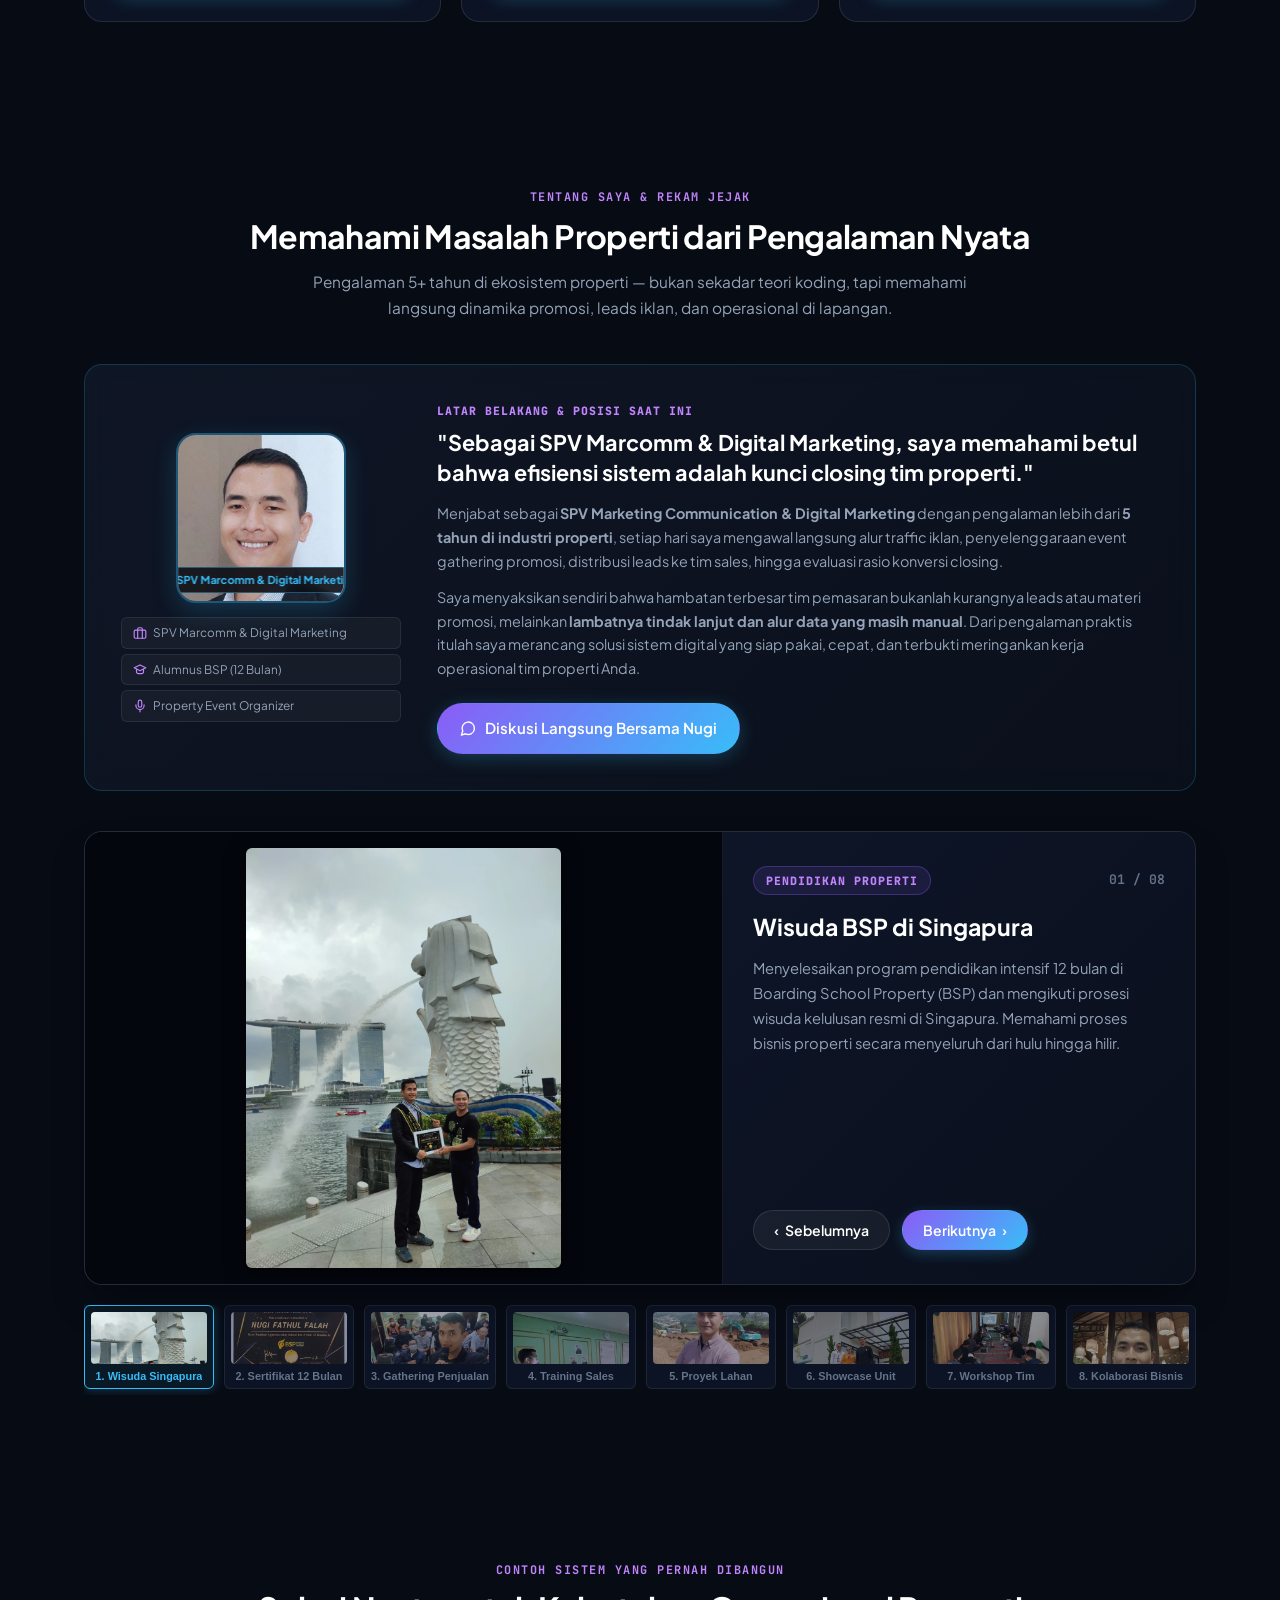
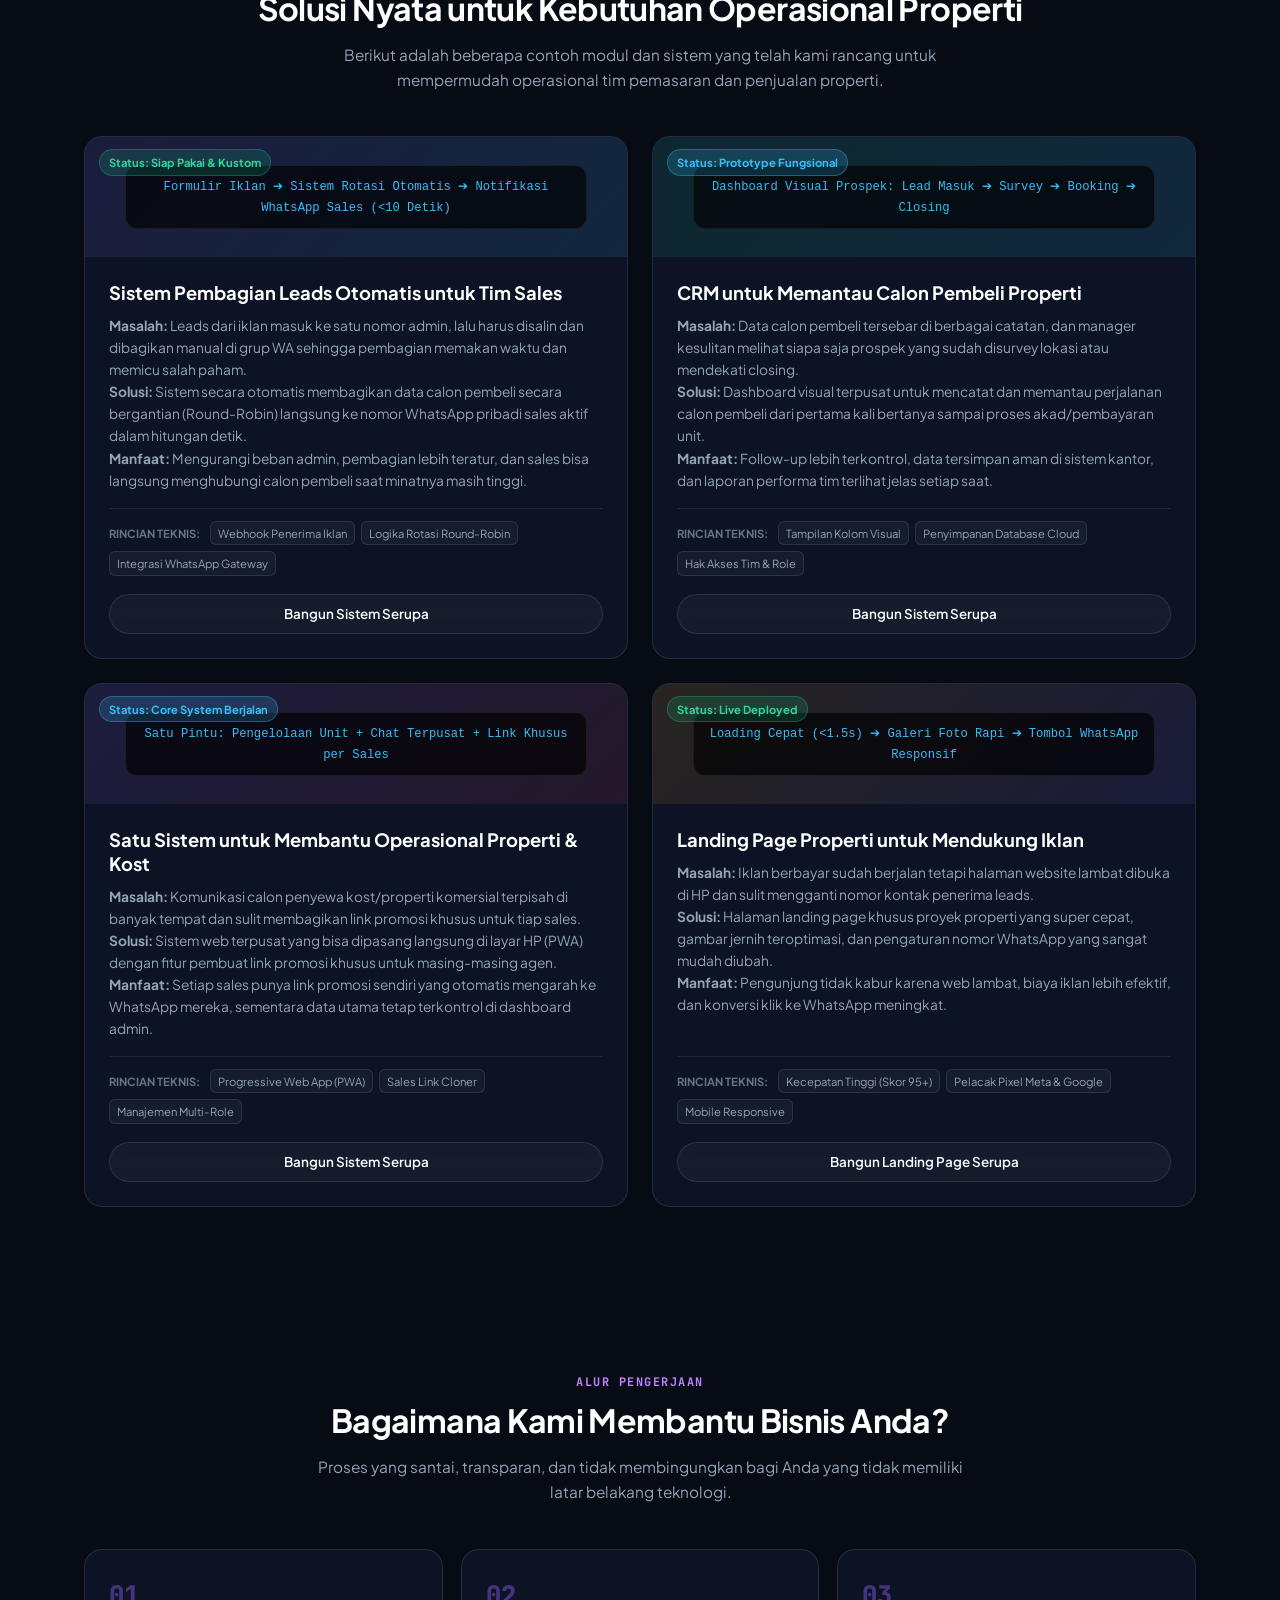
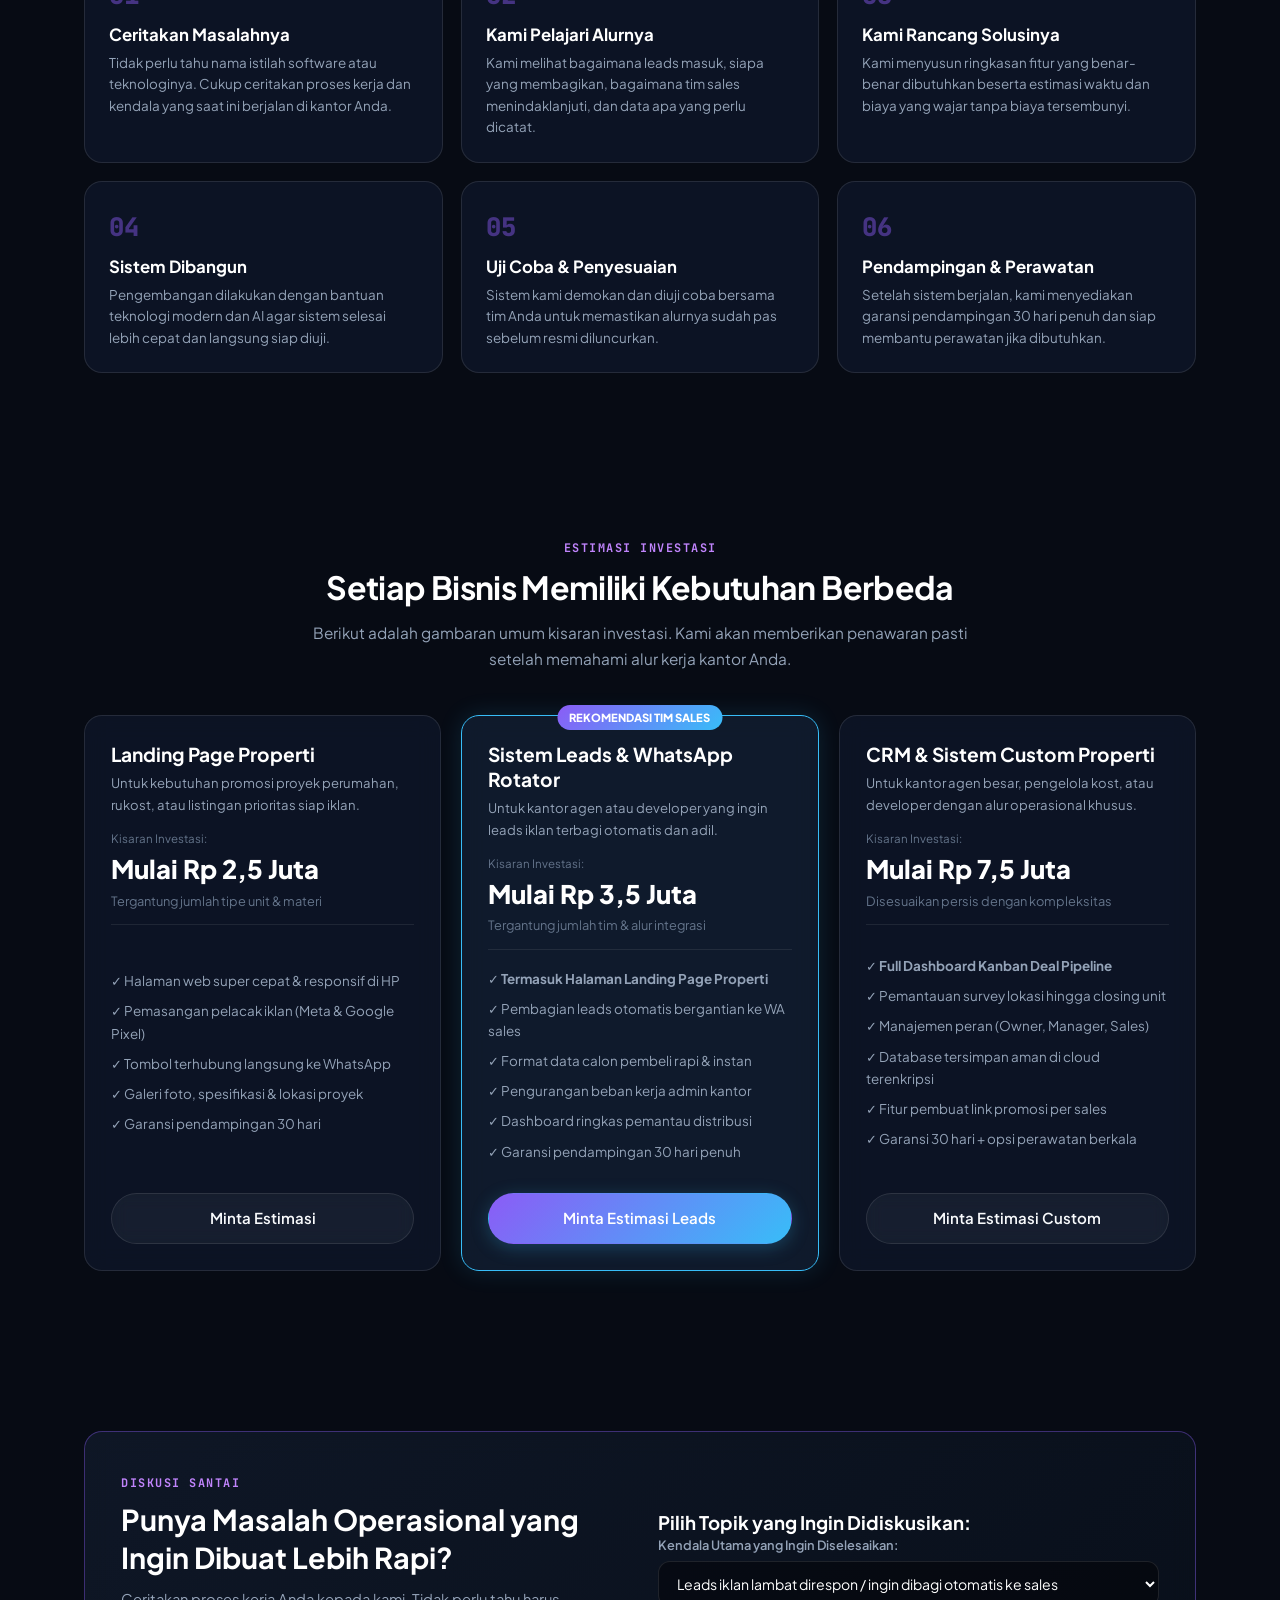
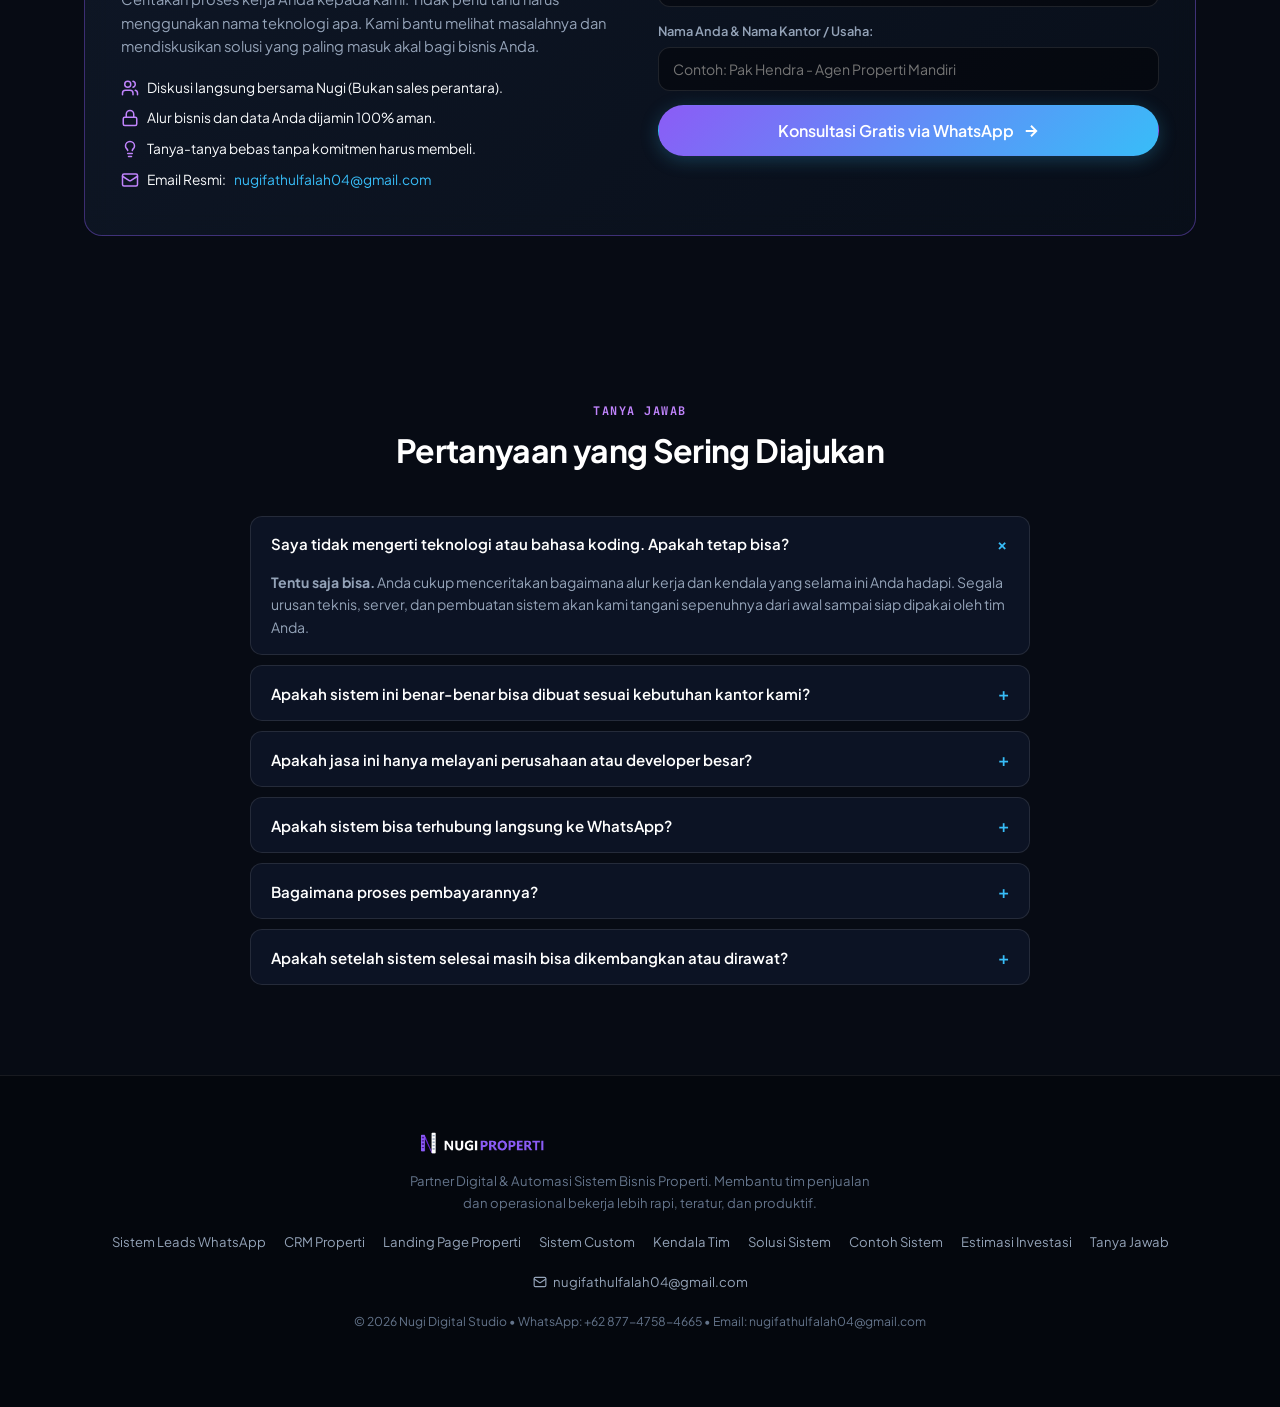
==== commit 536b5847: "feat(seo): Fase 3 - halaman artikel & 3 konten SEO organik - New /artikel index + artikel.css (dark " ====
--- a/website/index.html
+++ b/website/index.html
@@ -243,6 +243,7 @@
         <a href="#kenapa-kami" class="nav-link">Kenapa Kami</a>
         <a href="#portfolio" class="nav-link">Contoh Sistem</a>
         <a href="#estimasi" class="nav-link">Estimasi Investasi</a>
+        <a href="artikel" class="nav-link">Artikel</a>
         <a href="#faq" class="nav-link">Tanya Jawab</a>
       </nav>
 
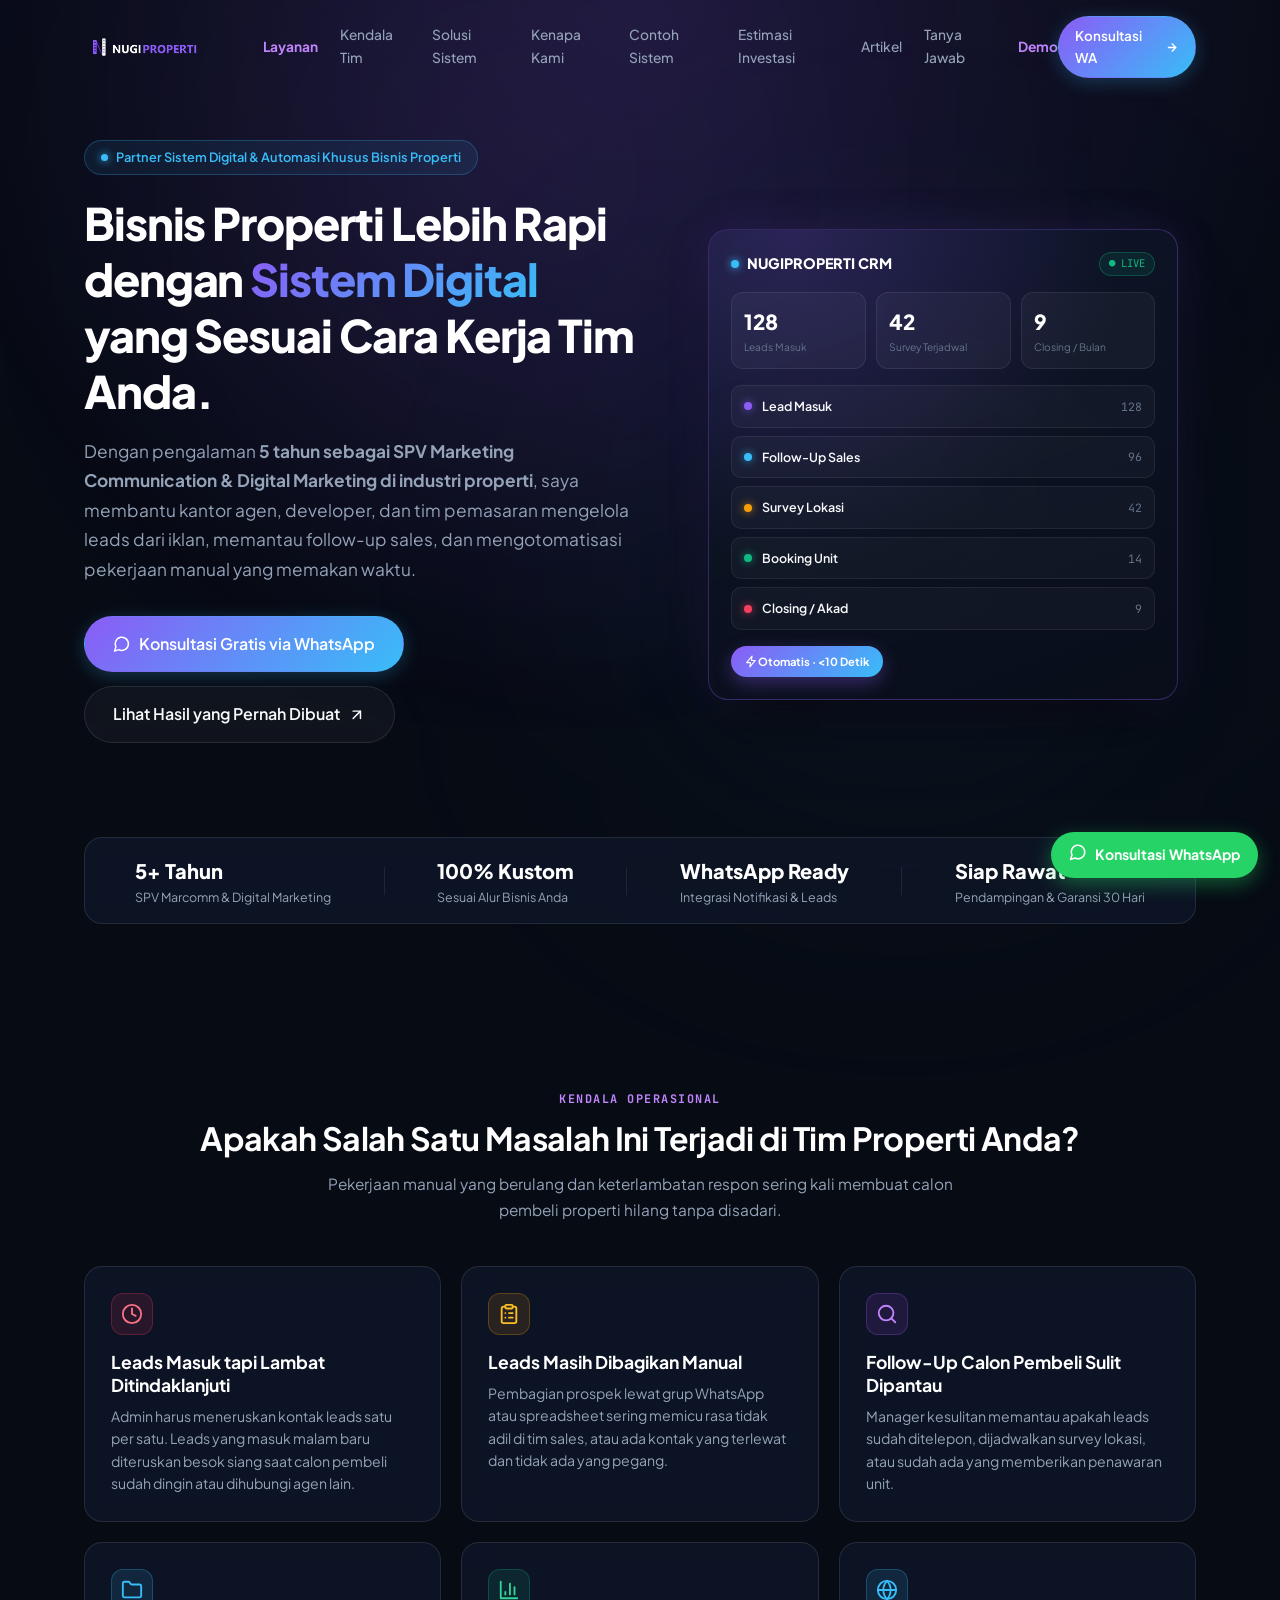
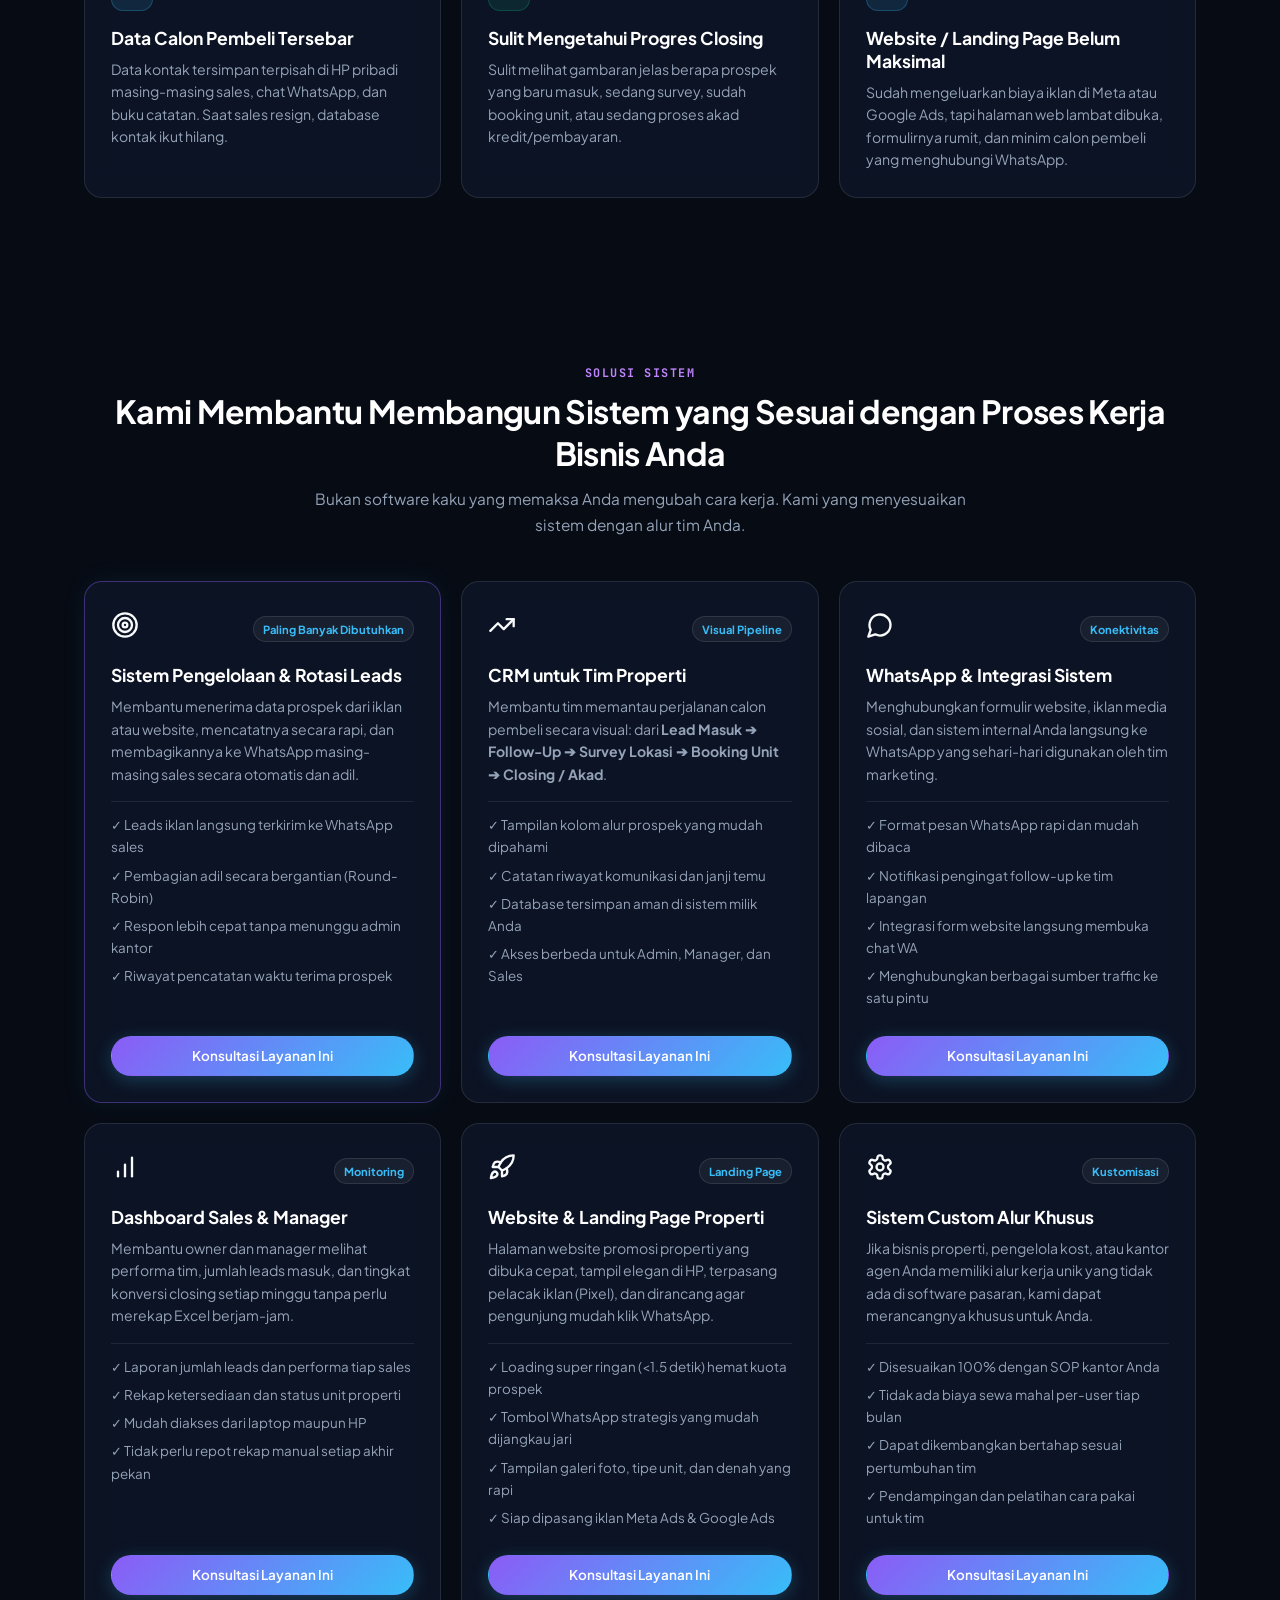
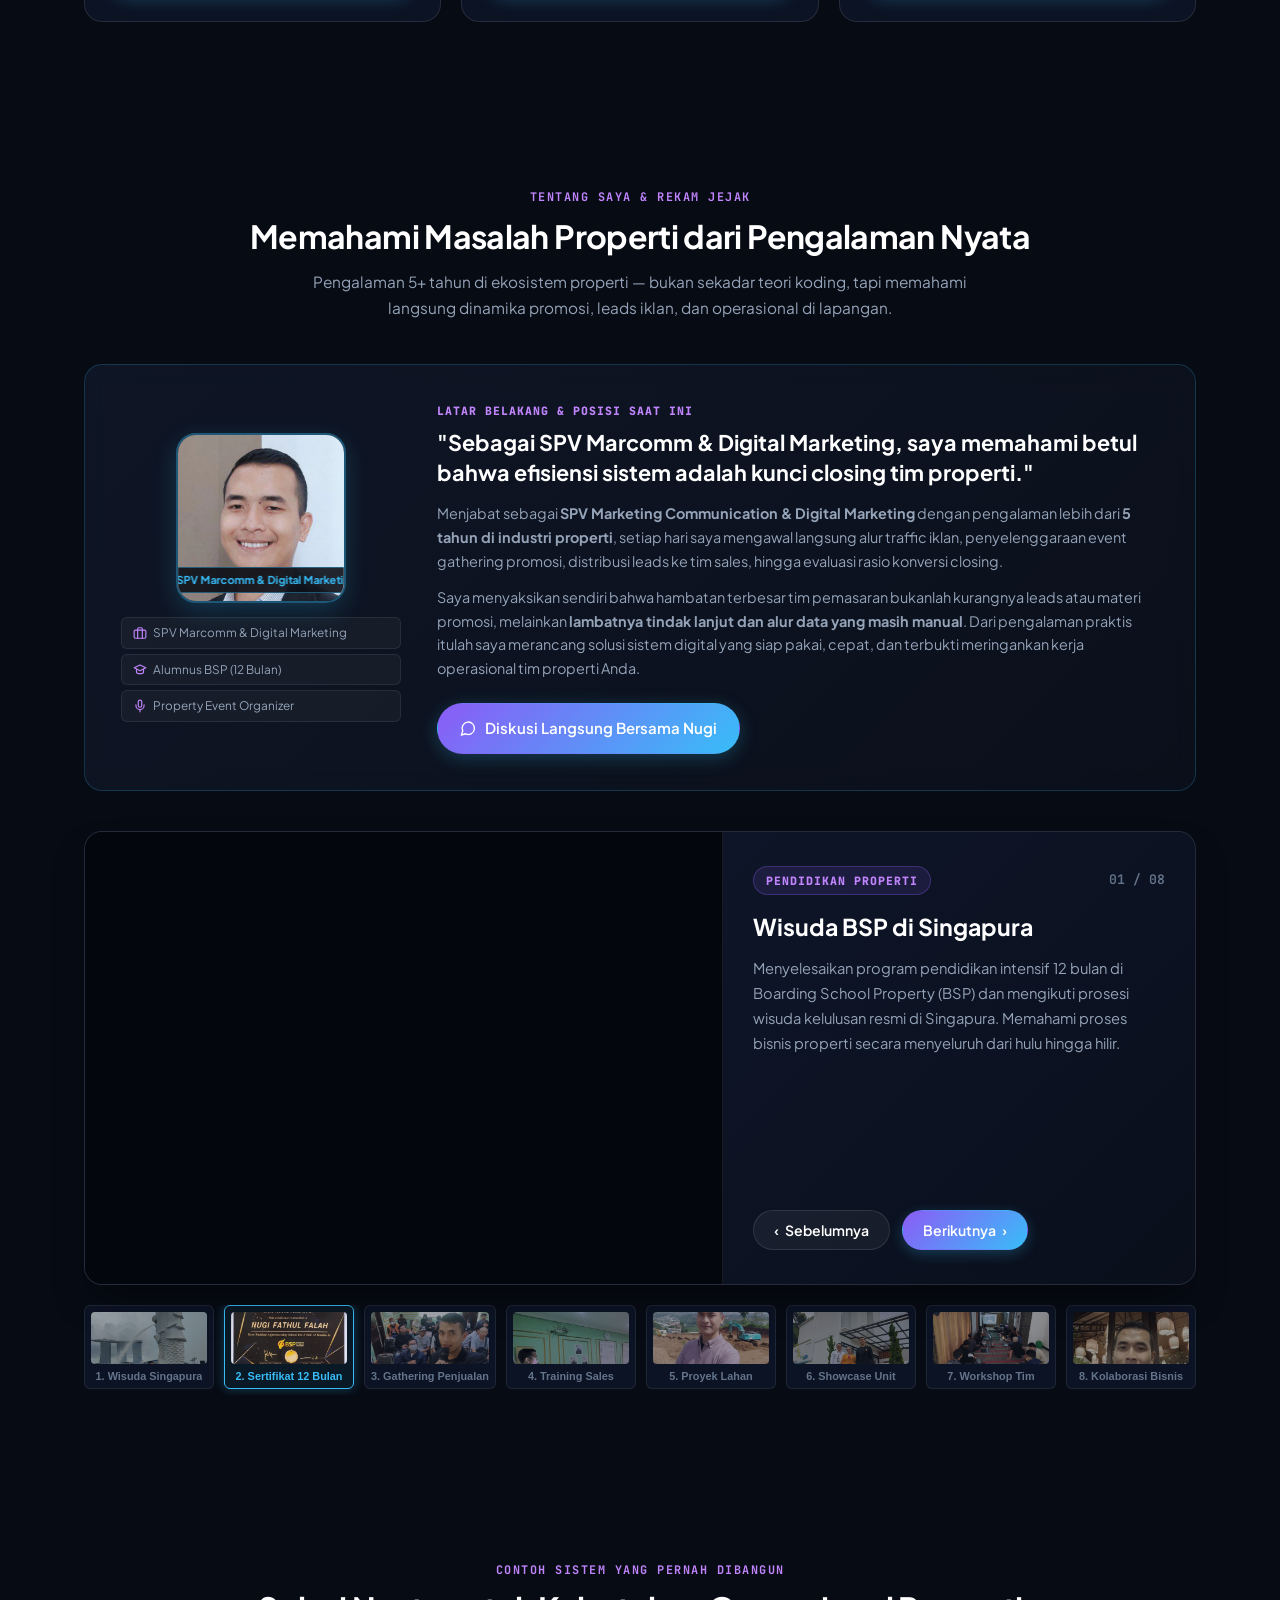
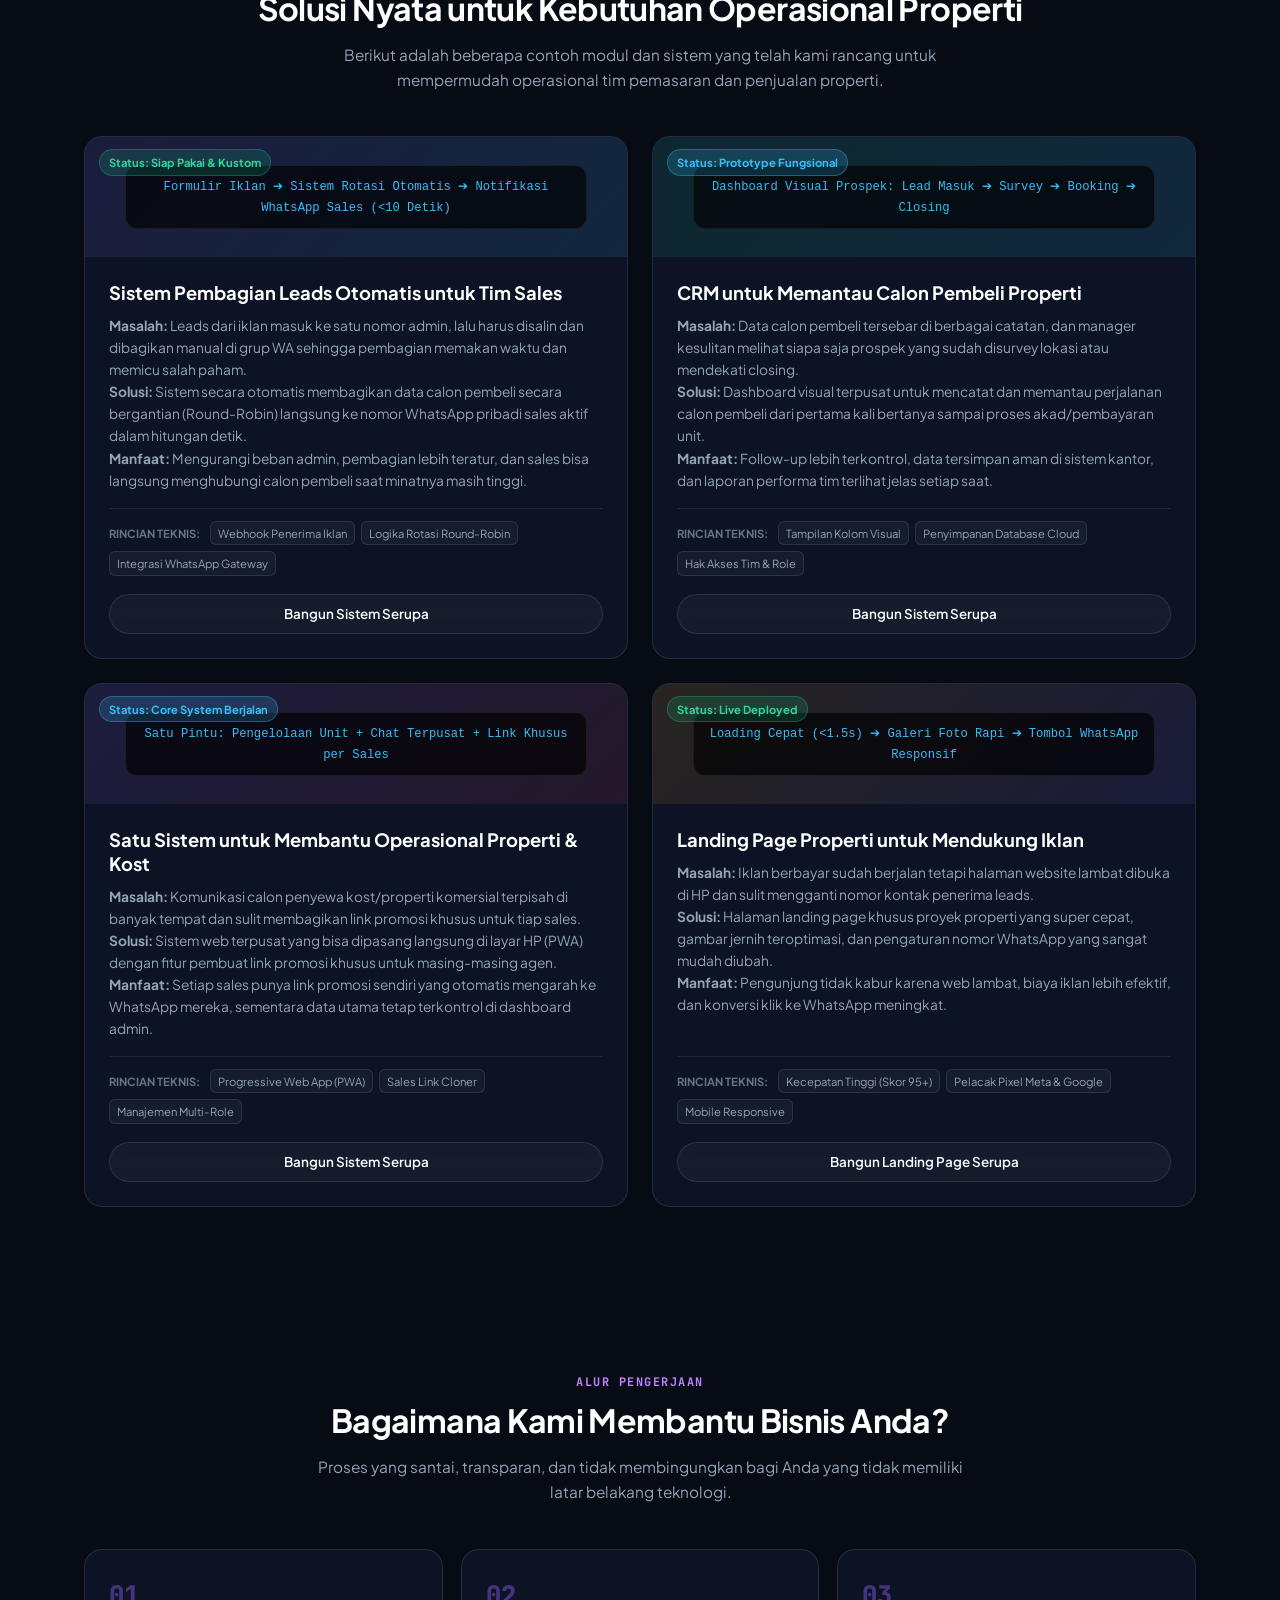
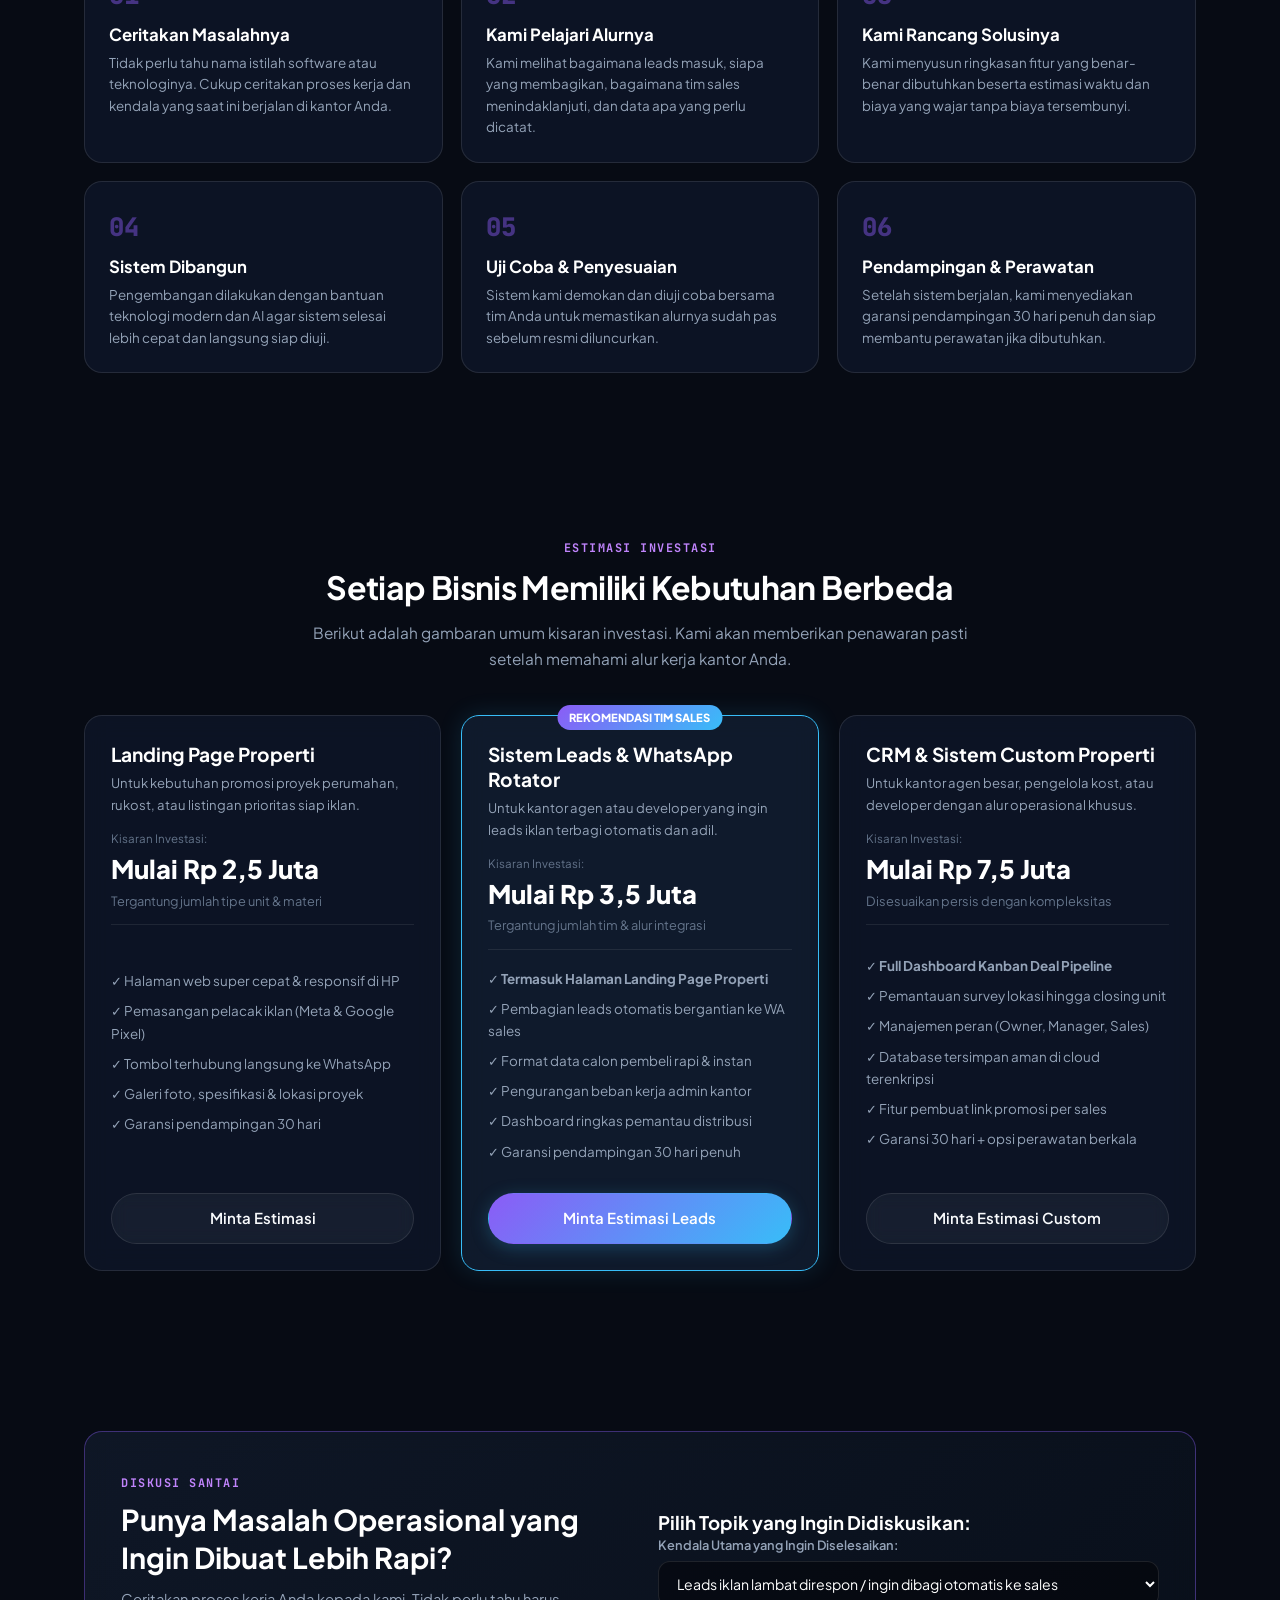
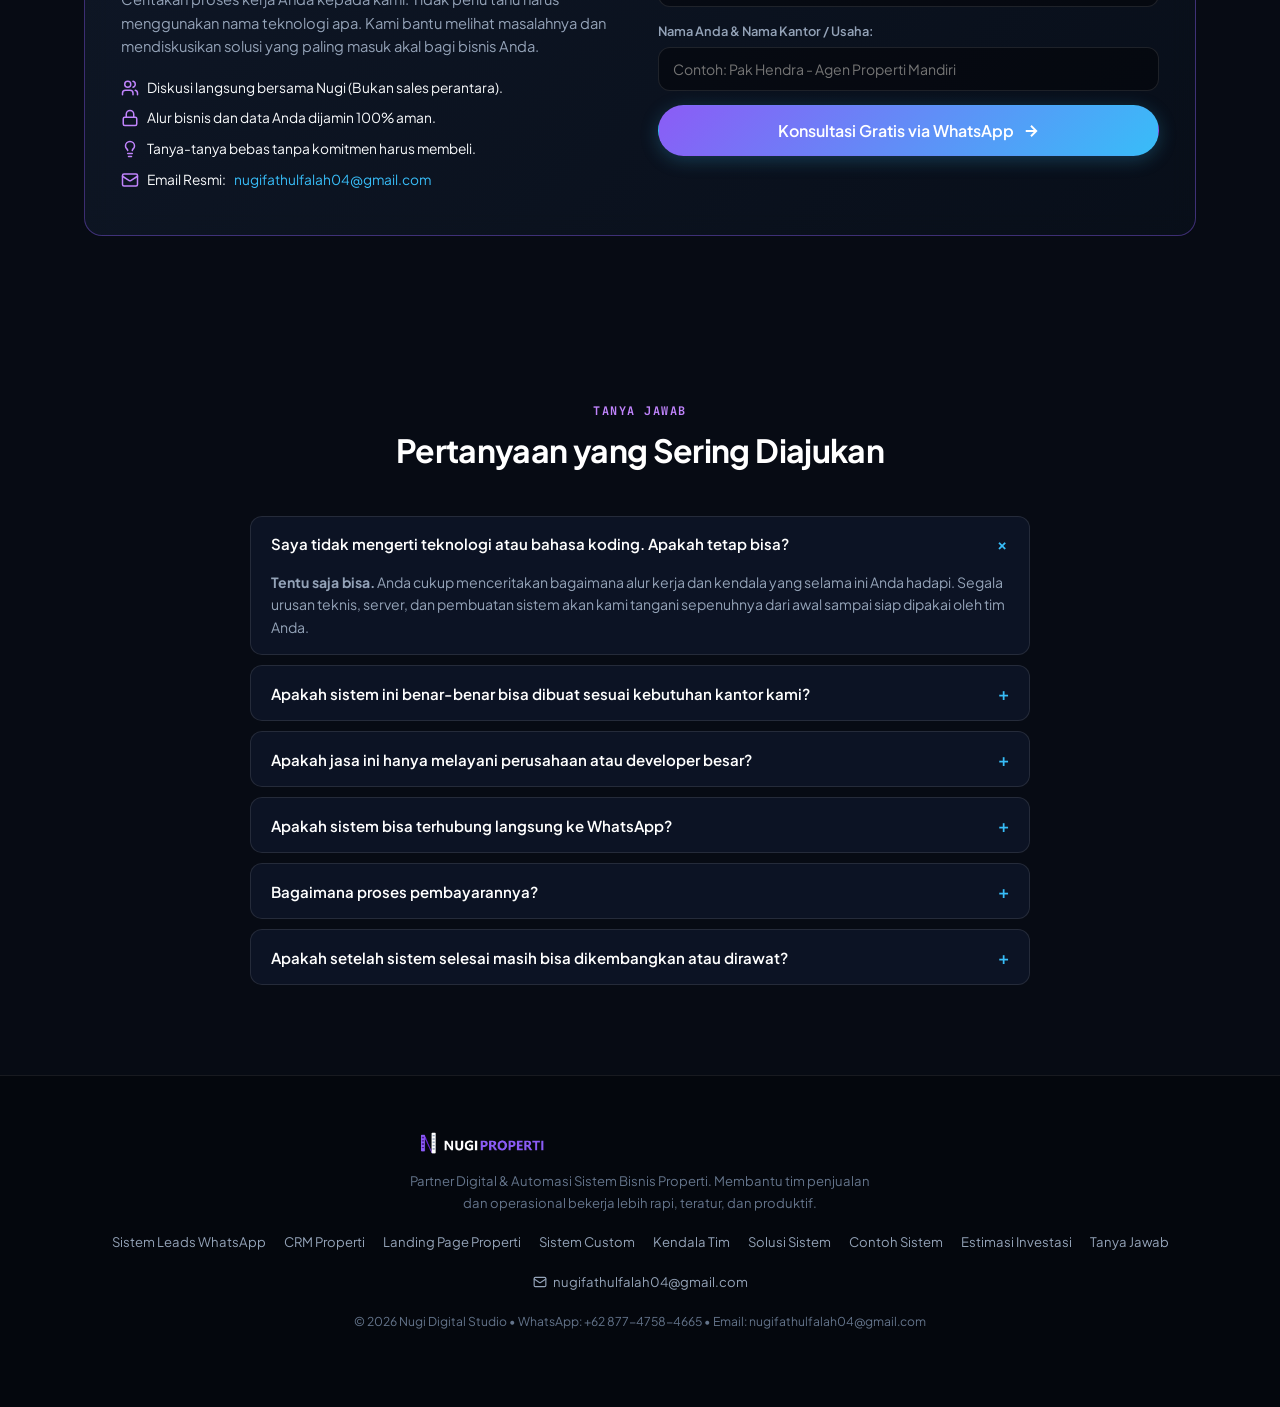
==== commit de17b920: "feat(demo): client demo harness for lead flow + DEMO.md guide" ====
--- a/website/index.html
+++ b/website/index.html
@@ -8,7 +8,7 @@
   <meta name="keywords" content="jasa pembuatan aplikasi properti bandung, crm properti bandung, sistem leads properti, rotasi whatsapp sales, dashboard sales properti, landing page properti bandung, automasi whatsapp properti, jasa programmer bandung">
   <meta name="robots" content="index, follow, max-image-preview:large, max-snippet:-1, max-video-preview:-1">
   <meta name="author" content="NUGIPROPERTI">
-  <link rel="canonical" href="https://nugi.biz.id/">
+  <link rel="canonical" href="https://www.nugi.biz.id/">
   <meta name="theme-color" content="#070b14">
 
   <!-- Geo & Local SEO (Kota Bandung, Jawa Barat) -->
@@ -35,8 +35,8 @@
   <meta property="og:site_name" content="NUGIPROPERTI">
   <meta property="og:title" content="NUGIPROPERTI | Sistem Digital & Automasi Bisnis Properti Bandung">
   <meta property="og:description" content="CRM leads, rotasi otomatis WhatsApp sales, dashboard tim, dan landing page cepat siap iklan untuk kantor agen, developer, dan tim marketing properti di Bandung.">
-  <meta property="og:url" content="https://nugi.biz.id/">
-  <meta property="og:image" content="https://nugi.biz.id/assets/brand/nugi_properti_avatar.png">
+  <meta property="og:url" content="https://www.nugi.biz.id/">
+  <meta property="og:image" content="https://www.nugi.biz.id/assets/brand/nugi_properti_avatar.png">
   <meta property="og:image:width" content="1024">
   <meta property="og:image:height" content="1024">
   <meta property="og:image:alt" content="Logo NUGIPROPERTI - Jasa Sistem Digital Bisnis Properti Bandung">
@@ -45,7 +45,7 @@
   <meta name="twitter:card" content="summary_large_image">
   <meta name="twitter:title" content="NUGIPROPERTI | Sistem Digital & Automasi Bisnis Properti Bandung">
   <meta name="twitter:description" content="CRM leads, rotasi otomatis WhatsApp sales, dashboard tim, dan landing page properti cepat siap iklan.">
-  <meta name="twitter:image" content="https://nugi.biz.id/assets/brand/nugi_properti_avatar.png">
+  <meta name="twitter:image" content="https://www.nugi.biz.id/assets/brand/nugi_properti_avatar.png">
 
   <!-- Schema.org JSON-LD: ProfessionalService (LocalBusiness) + Person + FAQPage -->
   <script type="application/ld+json">
@@ -54,13 +54,13 @@
     "@graph": [
       {
         "@type": "ProfessionalService",
-        "@id": "https://nugi.biz.id/#business",
+        "@id": "https://www.nugi.biz.id/#business",
         "name": "NUGIPROPERTI",
         "alternateName": "Nugi Digital Studio",
-        "url": "https://nugi.biz.id/",
+        "url": "https://www.nugi.biz.id/",
         "description": "Konsultan dan pengembang sistem digital khusus bisnis properti di Bandung: CRM leads, rotasi otomatis WhatsApp sales, dashboard tim, landing page cepat siap iklan, dan sistem custom sesuai alur kerja kantor agen, developer, serta pengelola kost.",
-        "image": "https://nugi.biz.id/assets/brand/nugi_properti_avatar.png",
-        "logo": "https://nugi.biz.id/assets/brand/nugi_properti_logo.png",
+        "image": "https://www.nugi.biz.id/assets/brand/nugi_properti_avatar.png",
+        "logo": "https://www.nugi.biz.id/assets/brand/nugi_properti_logo.png",
         "email": "nugifathulfalah04@gmail.com",
         "telephone": "+6287747584665",
         "priceRange": "Rp 2.500.000 - Rp 15.000.000",
@@ -81,7 +81,7 @@
           "name": "Bandung"
         },
         "founder": {
-          "@id": "https://nugi.biz.id/#person"
+          "@id": "https://www.nugi.biz.id/#person"
         },
         "contactPoint": {
           "@type": "ContactPoint",
@@ -94,31 +94,31 @@
       },
       {
         "@type": "Person",
-        "@id": "https://nugi.biz.id/#person",
+        "@id": "https://www.nugi.biz.id/#person",
         "name": "Nugi Fathul Falah",
         "jobTitle": "Software Engineer & Digital Marketing Specialist",
         "description": "Praktisi properti dan pengembang sistem digital untuk tim penjualan properti. Berpengalaman sebagai SPV Marketing Communication & Digital Marketing di industri properti.",
-        "url": "https://nugi.biz.id/",
+        "url": "https://www.nugi.biz.id/",
         "email": "mailto:nugifathulfalah04@gmail.com",
         "telephone": "+6287747584665",
-        "image": "https://nugi.biz.id/assets/brand/nugi_properti_avatar.png",
+        "image": "https://www.nugi.biz.id/assets/brand/nugi_properti_avatar.png",
         "worksFor": {
-          "@id": "https://nugi.biz.id/#business"
+          "@id": "https://www.nugi.biz.id/#business"
         }
       },
       {
         "@type": "WebSite",
-        "@id": "https://nugi.biz.id/#website",
-        "url": "https://nugi.biz.id/",
+        "@id": "https://www.nugi.biz.id/#website",
+        "url": "https://www.nugi.biz.id/",
         "name": "NUGIPROPERTI — Jasa Sistem Digital & Automasi Bisnis Properti",
         "publisher": {
-          "@id": "https://nugi.biz.id/#business"
+          "@id": "https://www.nugi.biz.id/#business"
         },
         "inLanguage": "id-ID"
       },
       {
         "@type": "FAQPage",
-        "@id": "https://nugi.biz.id/#faq",
+        "@id": "https://www.nugi.biz.id/#faq",
         "mainEntity": [
           {
             "@type": "Question",
@@ -245,6 +245,7 @@
         <a href="#estimasi" class="nav-link">Estimasi Investasi</a>
         <a href="artikel" class="nav-link">Artikel</a>
         <a href="#faq" class="nav-link">Tanya Jawab</a>
+        <a href="demo" class="nav-link nav-link-highlight">Demo</a>
       </nav>
 
       <div class="nav-cta">
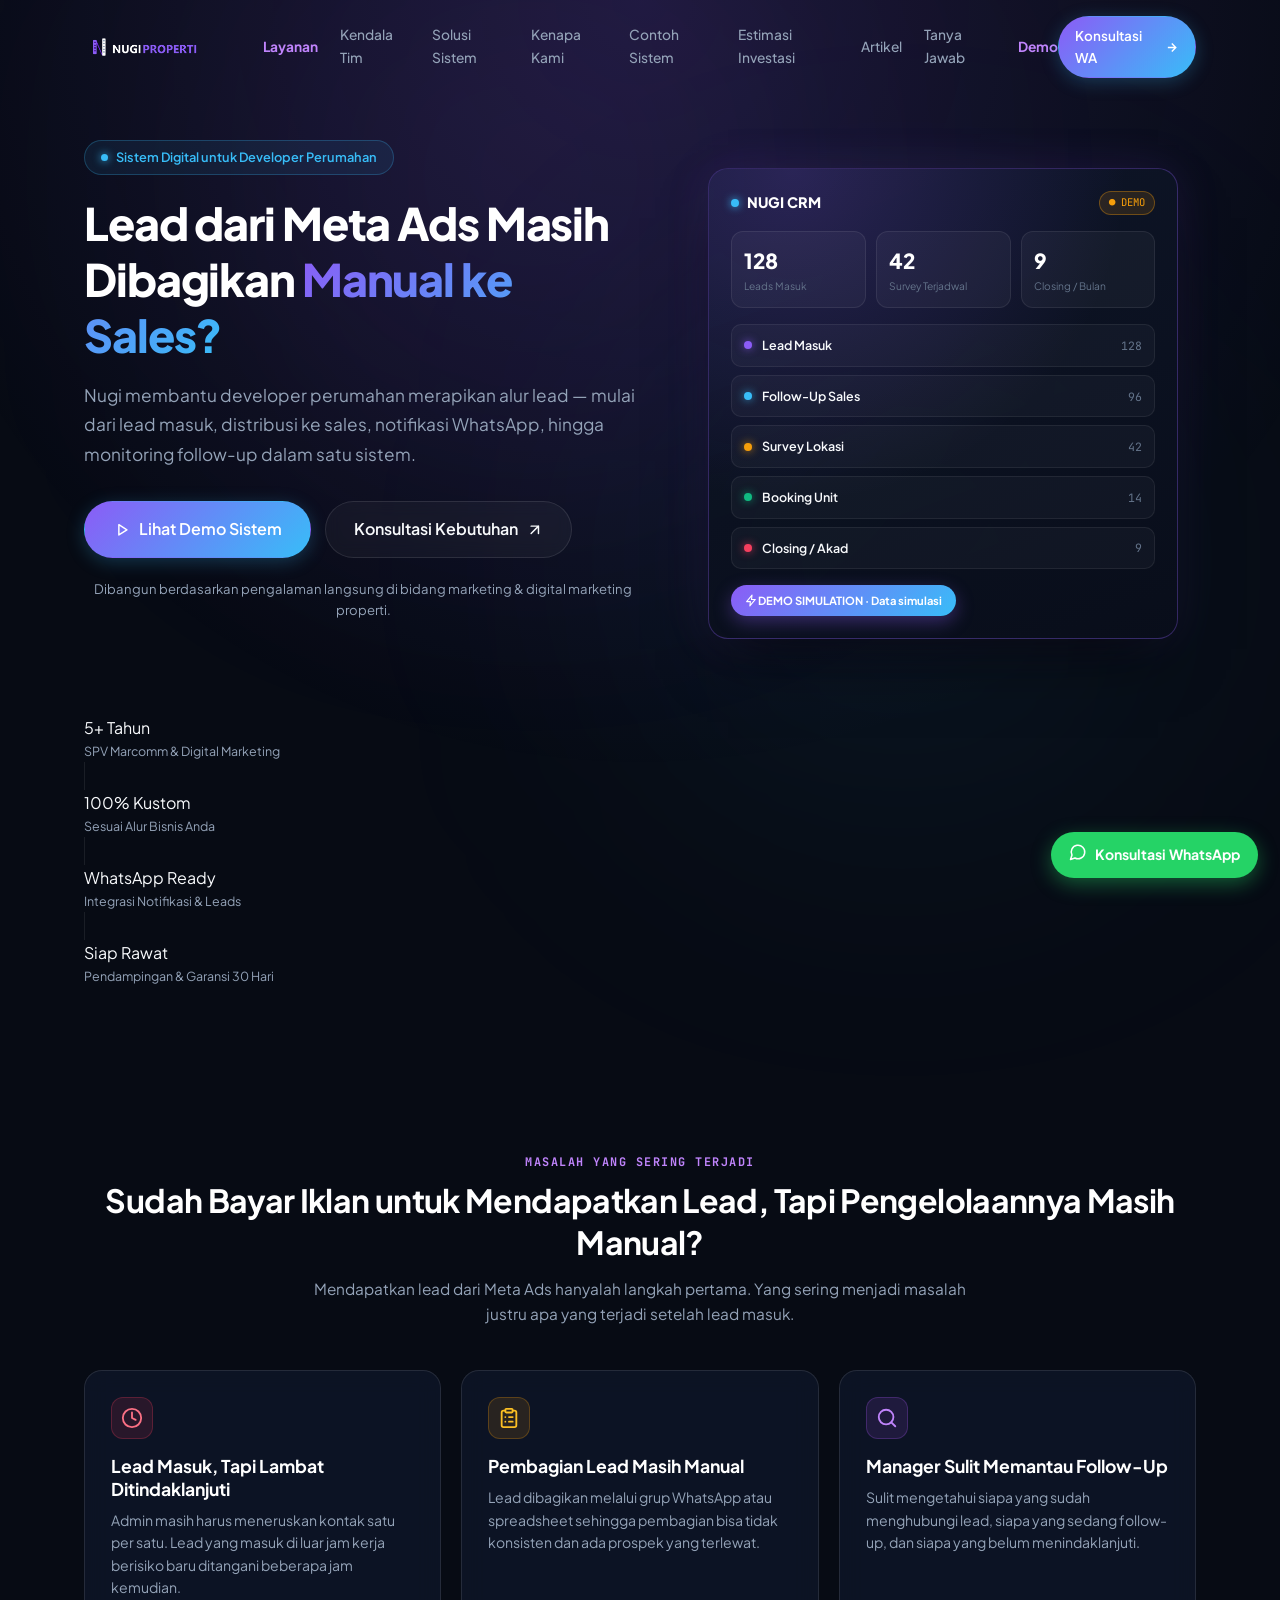
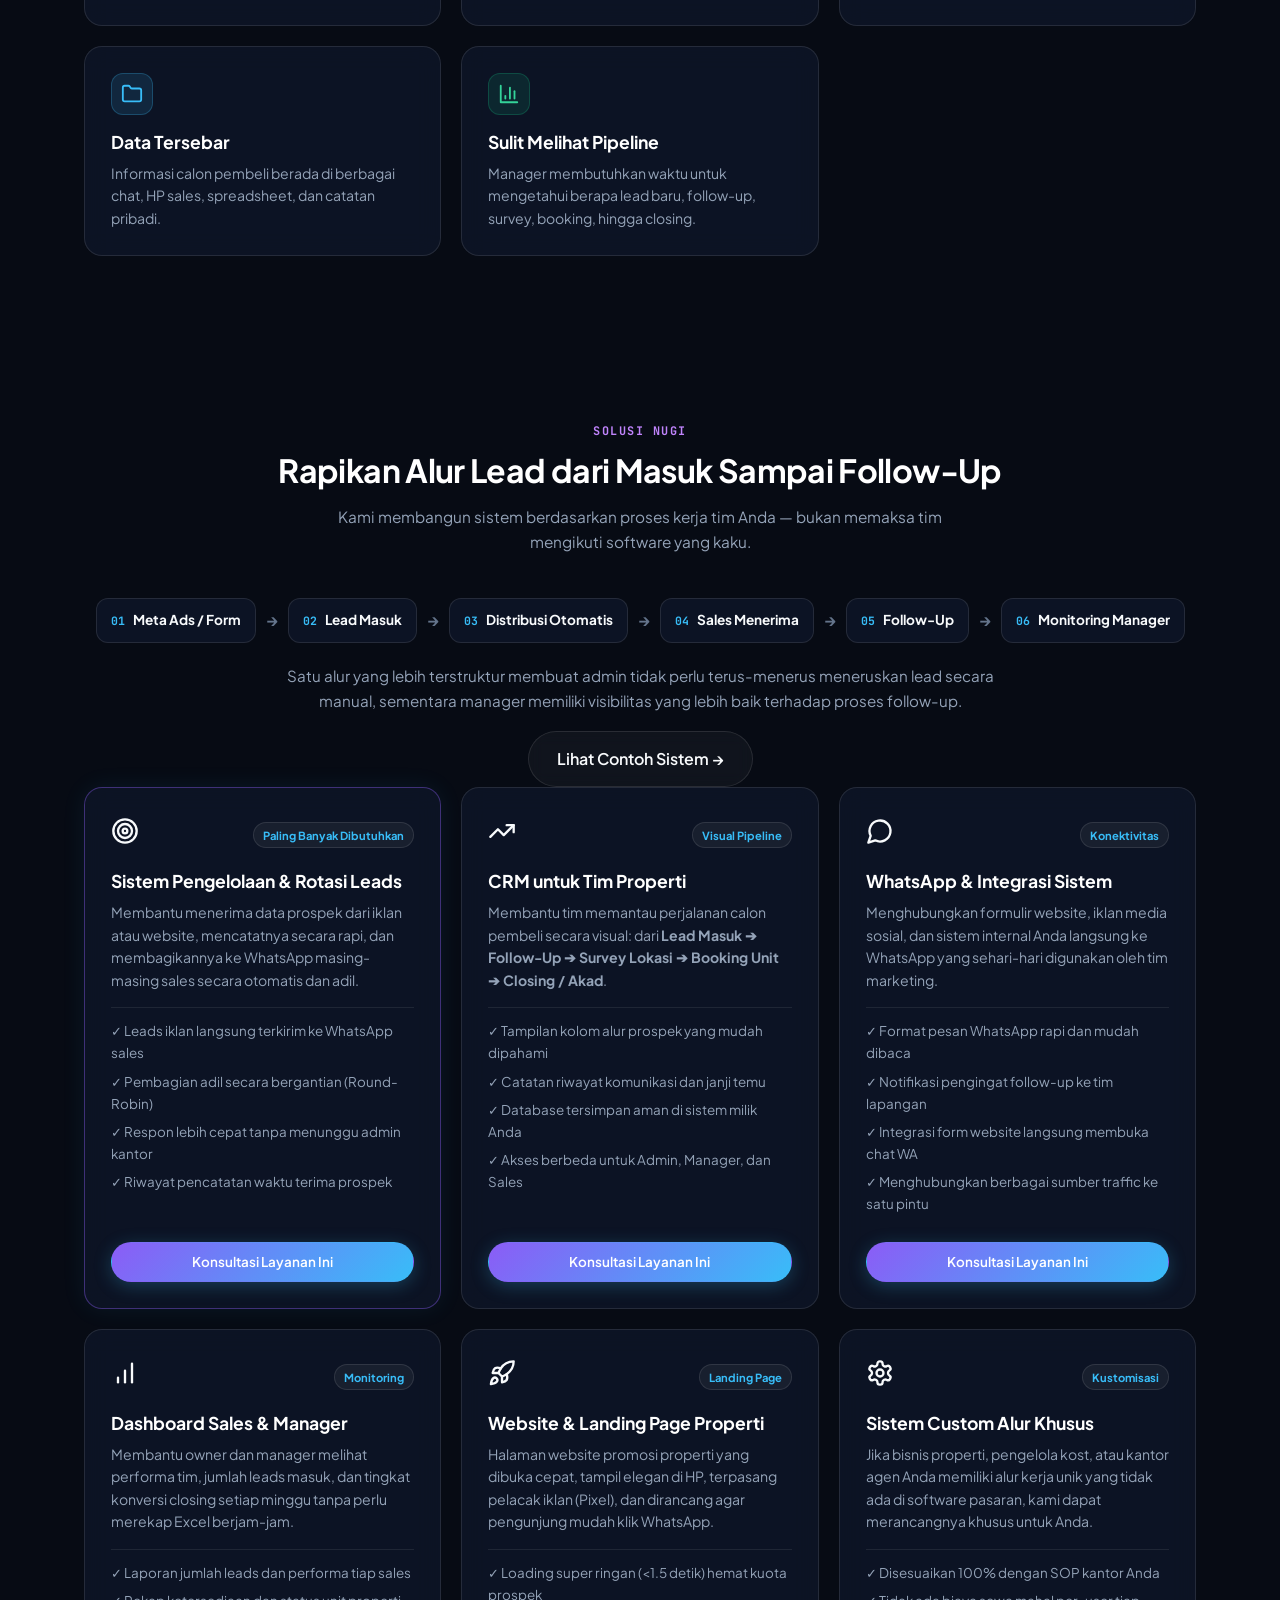
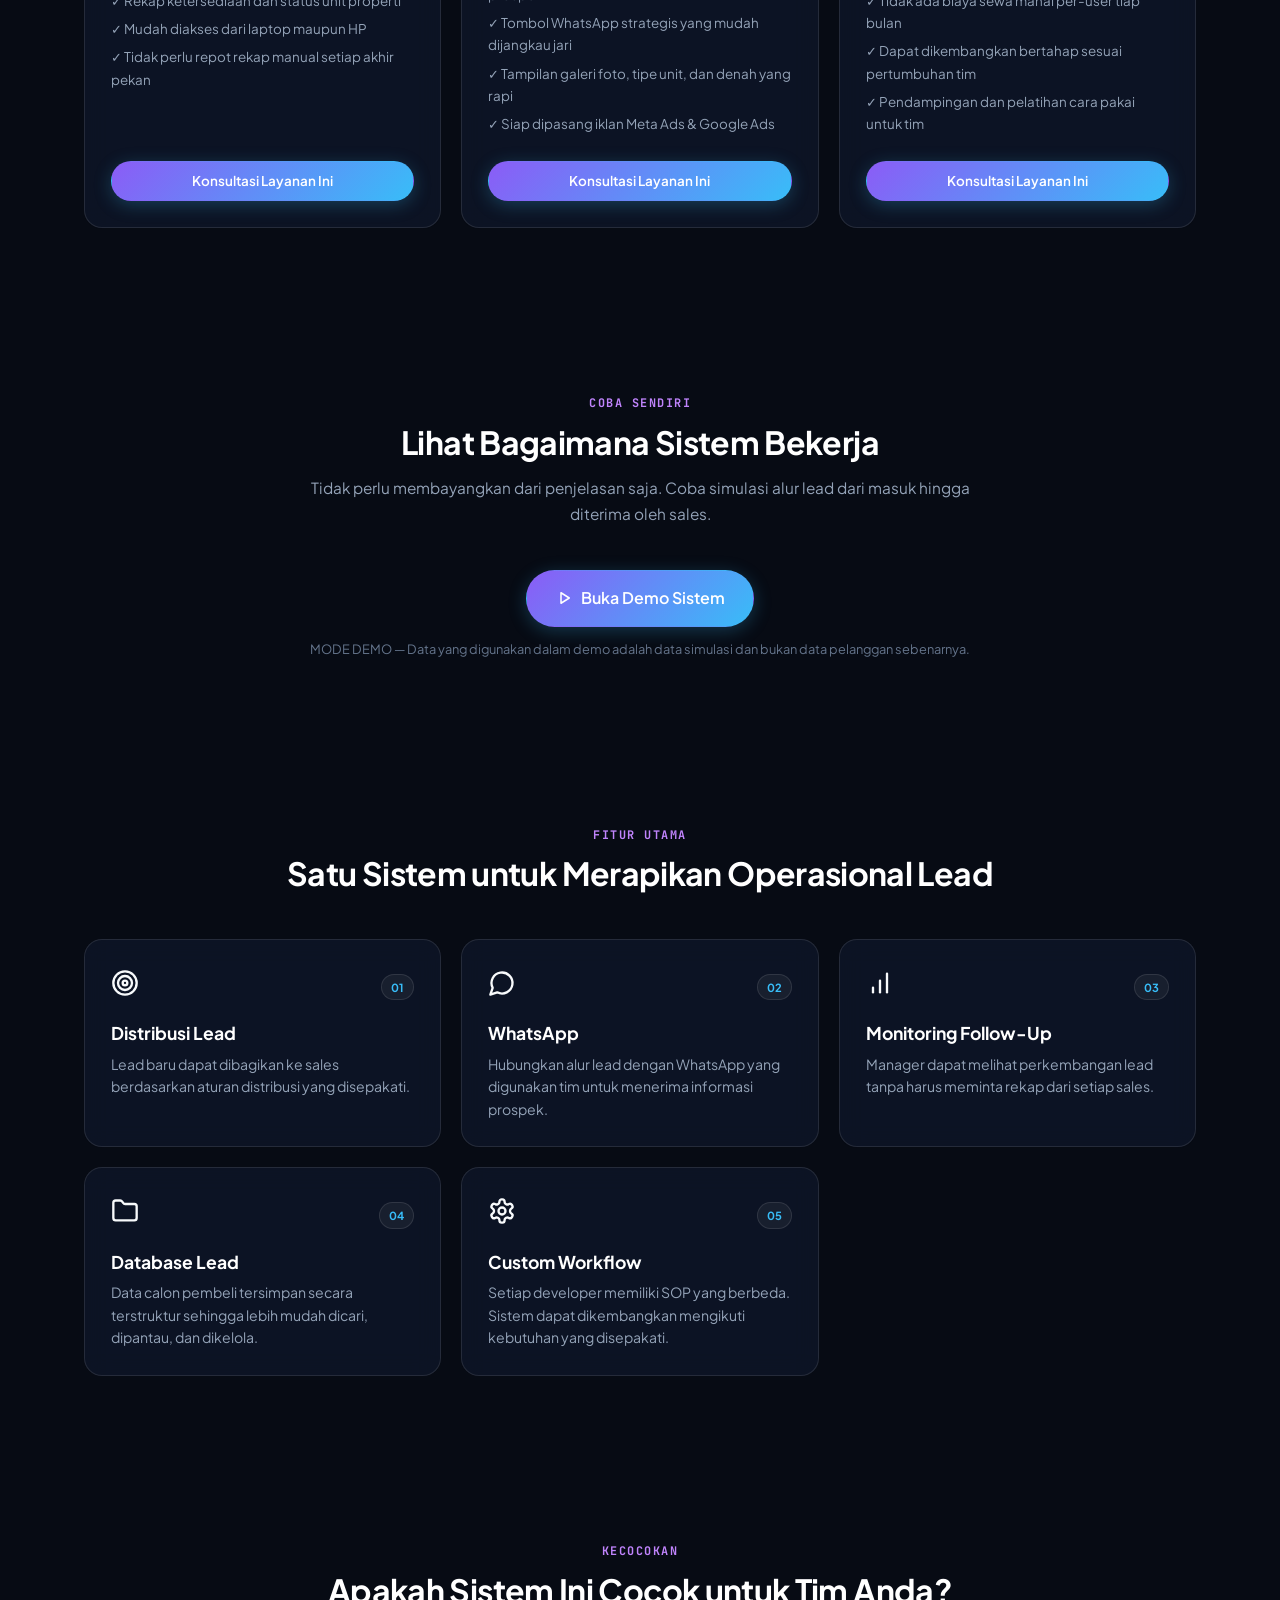
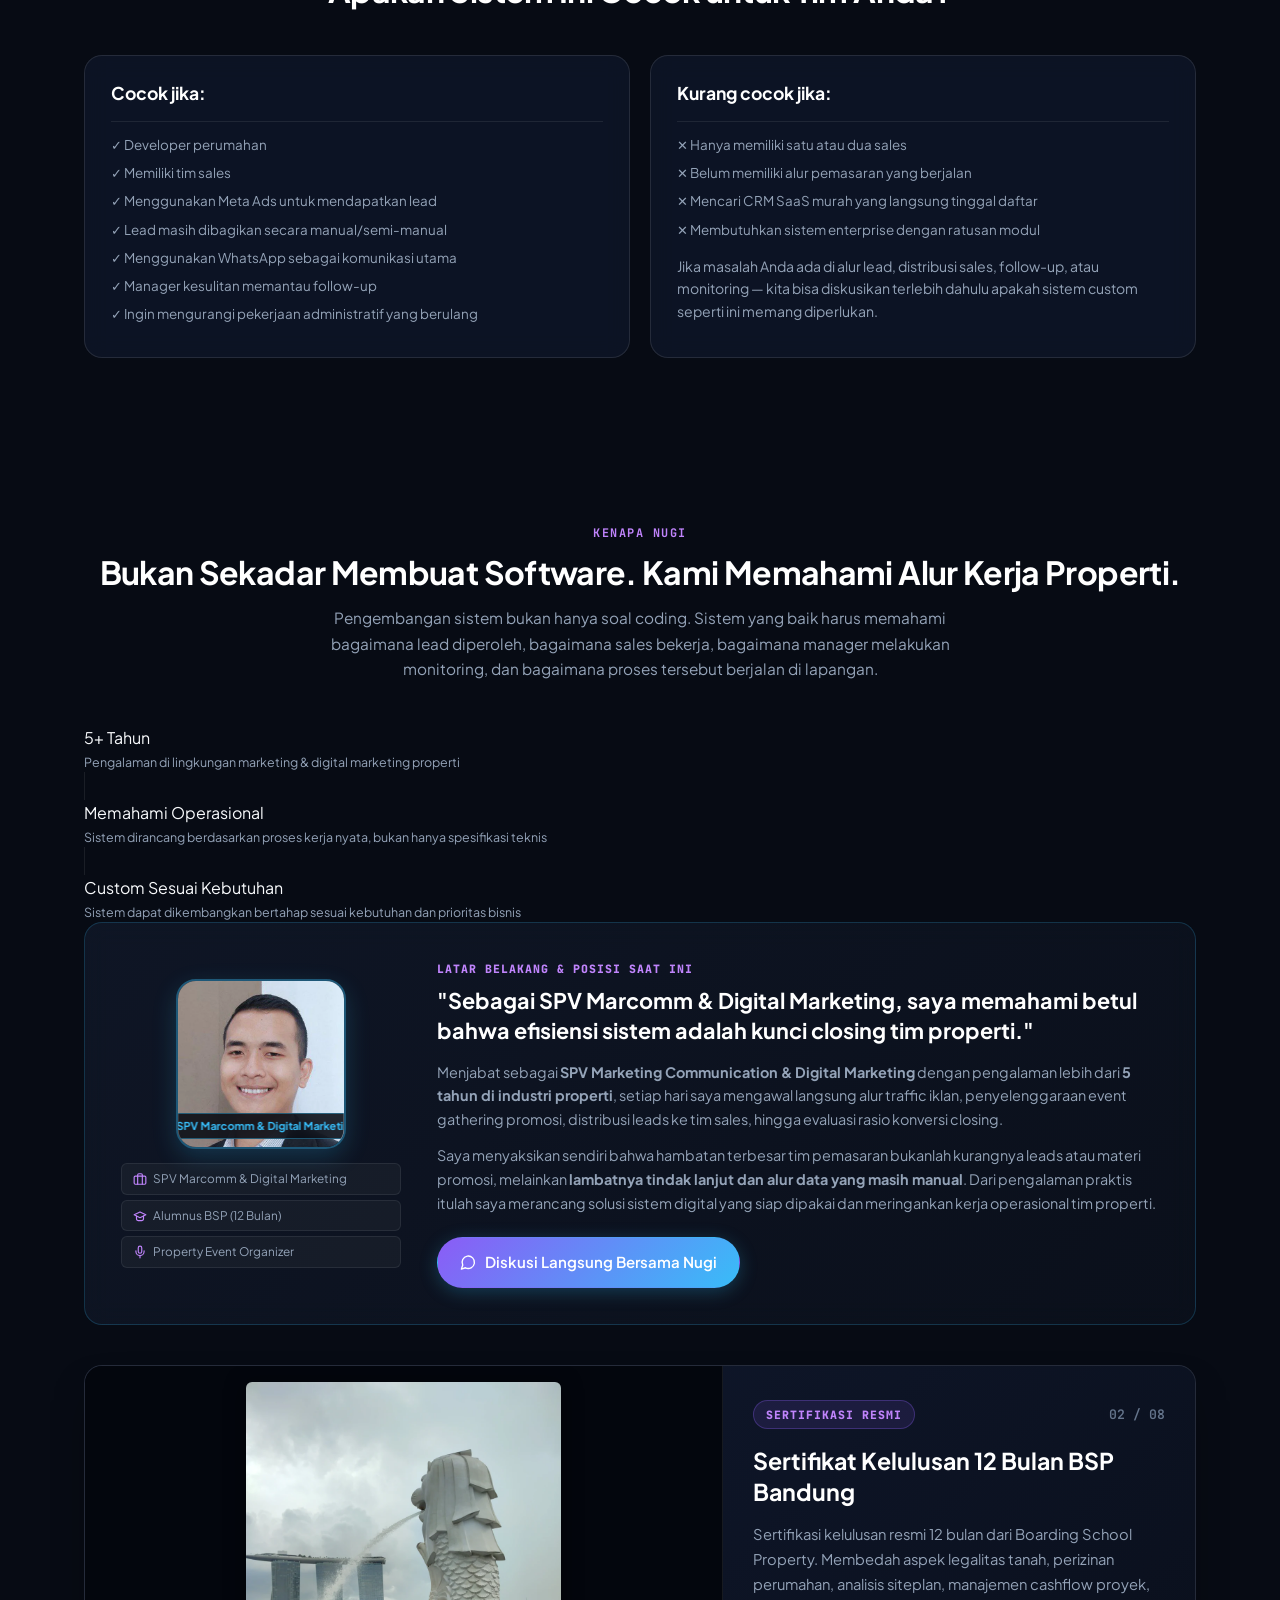
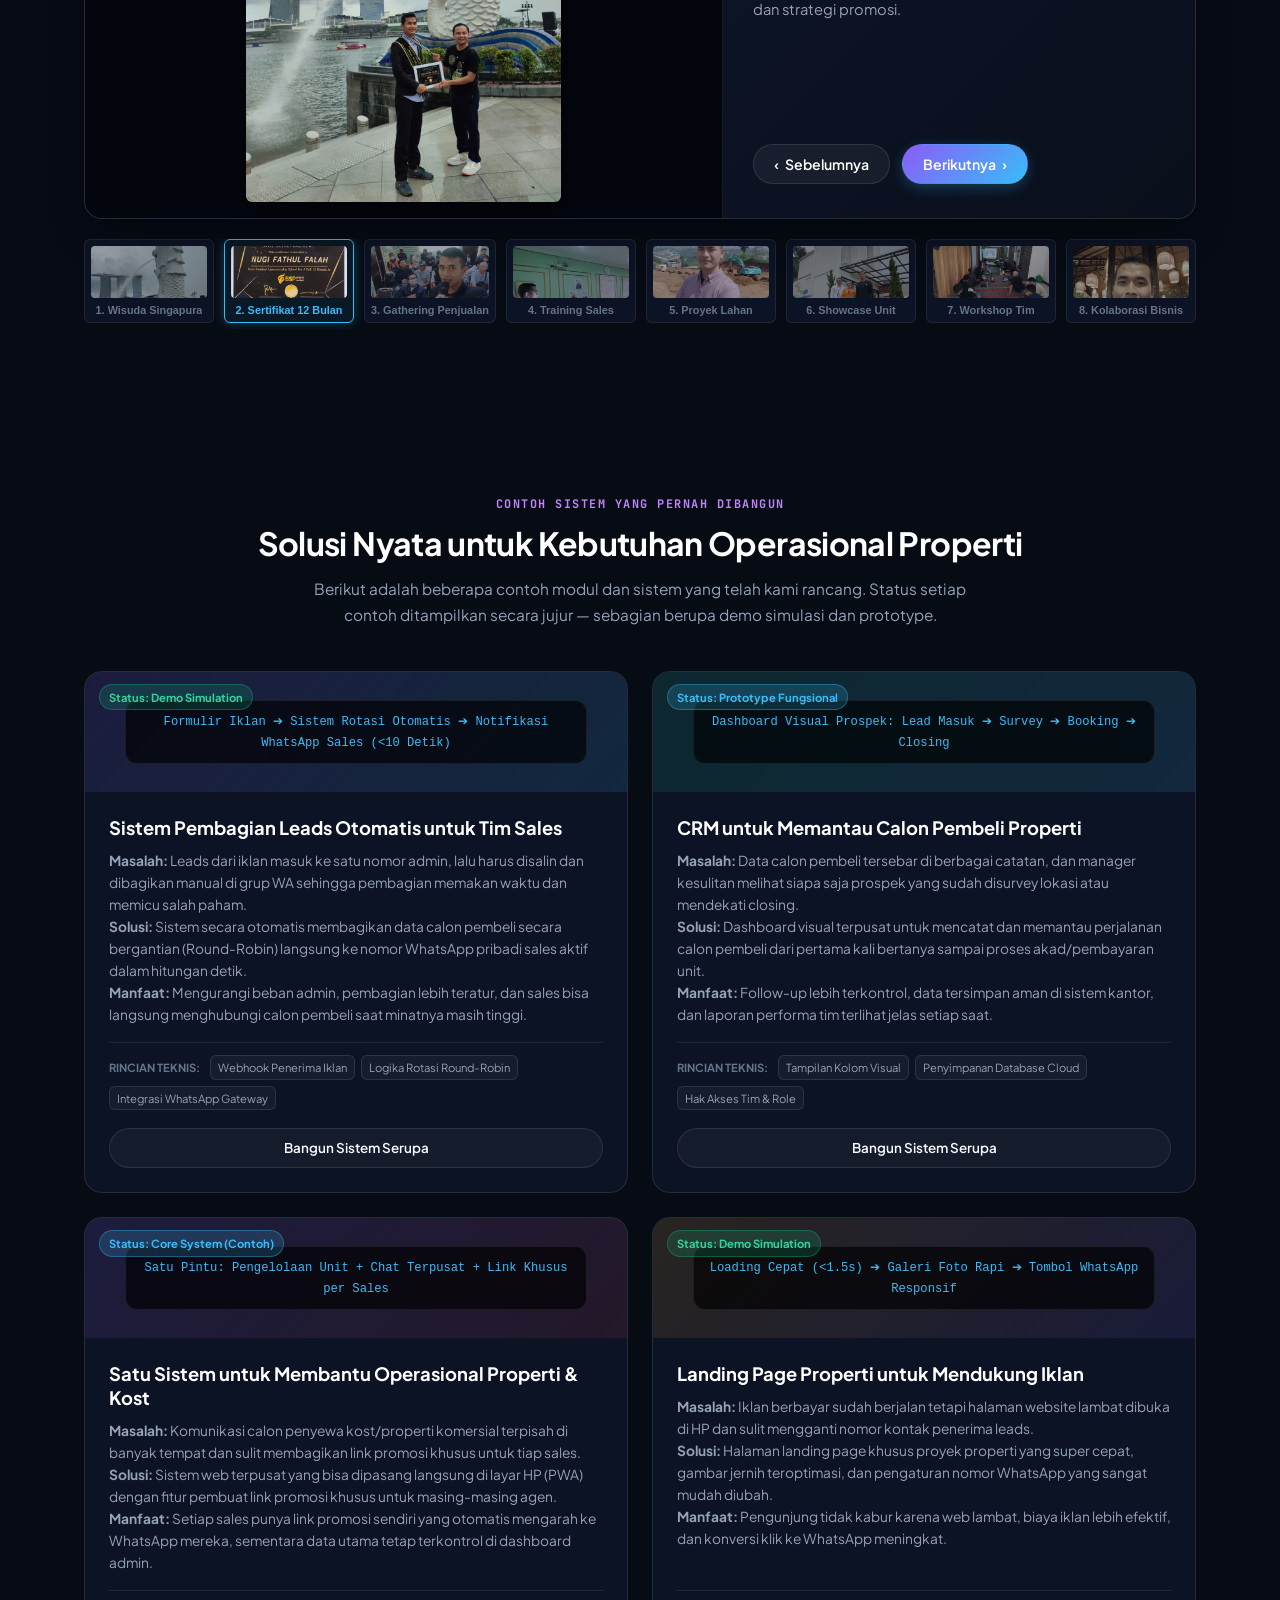
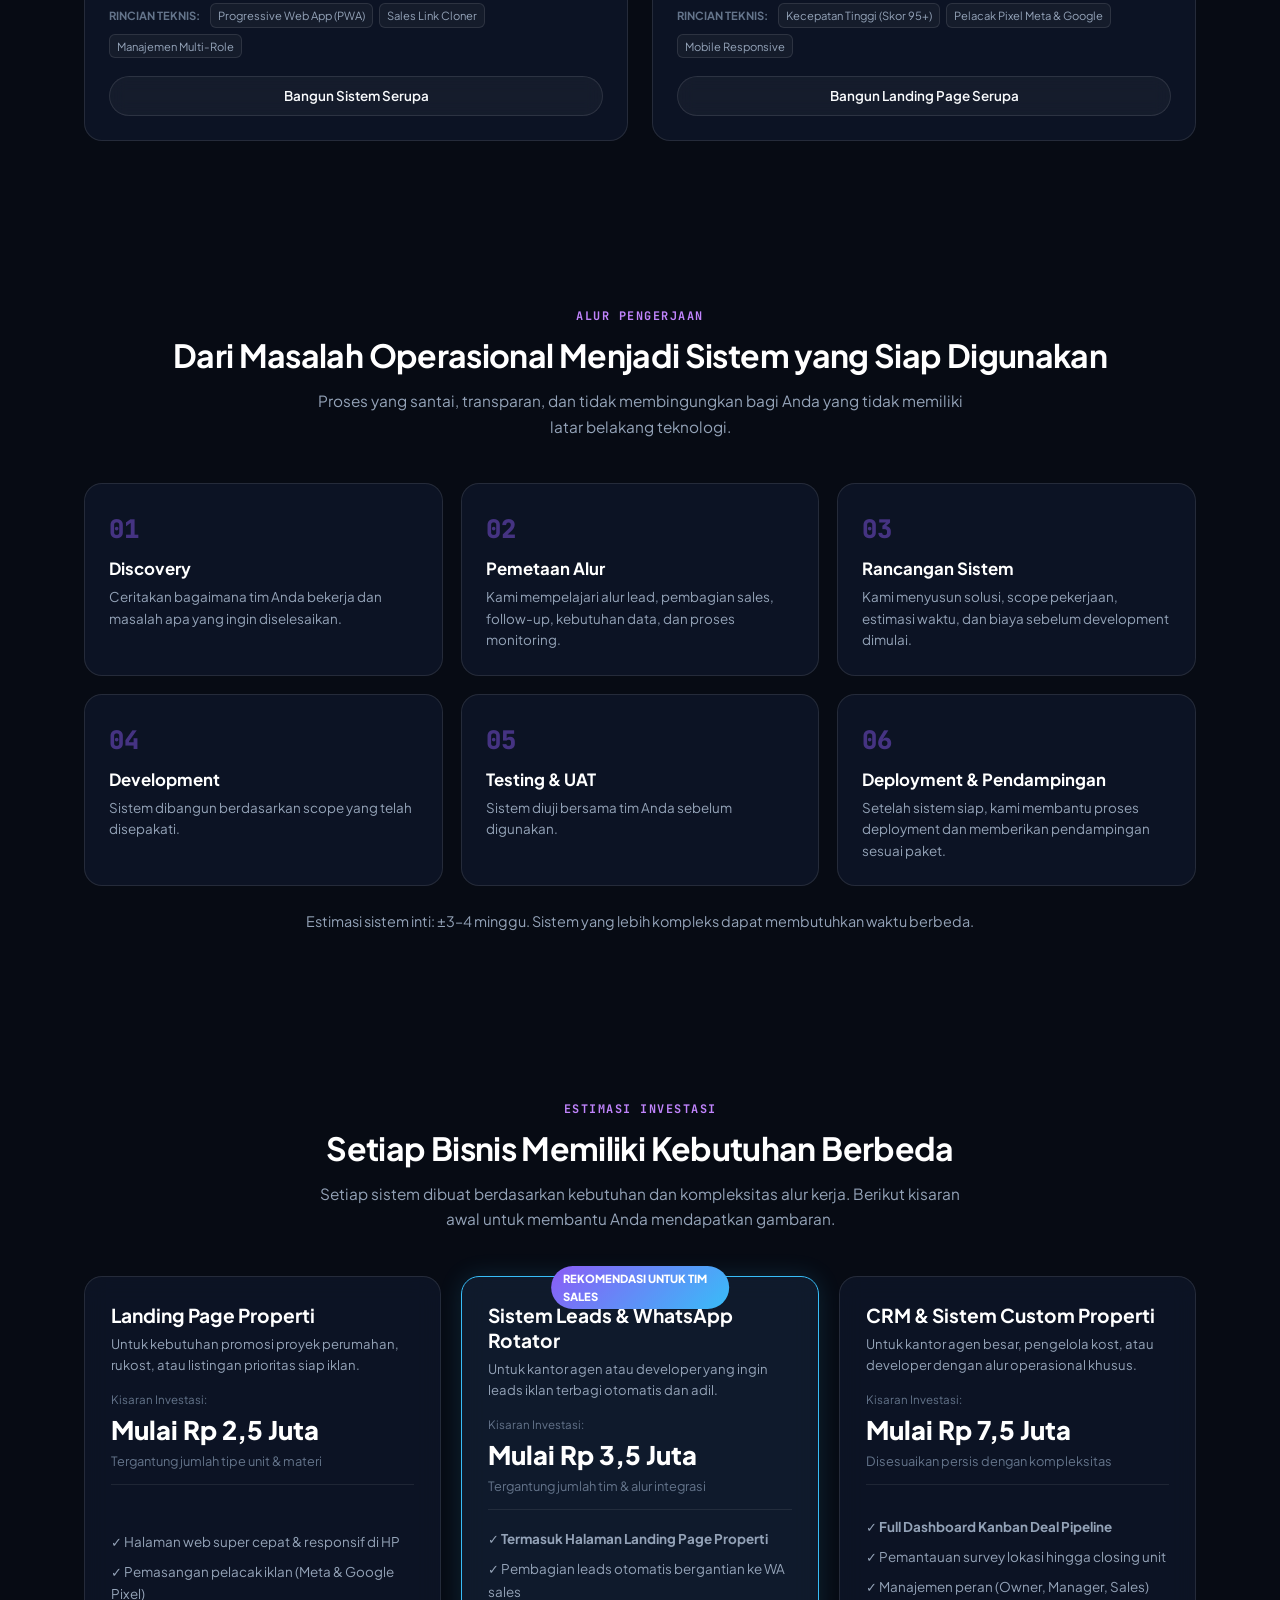
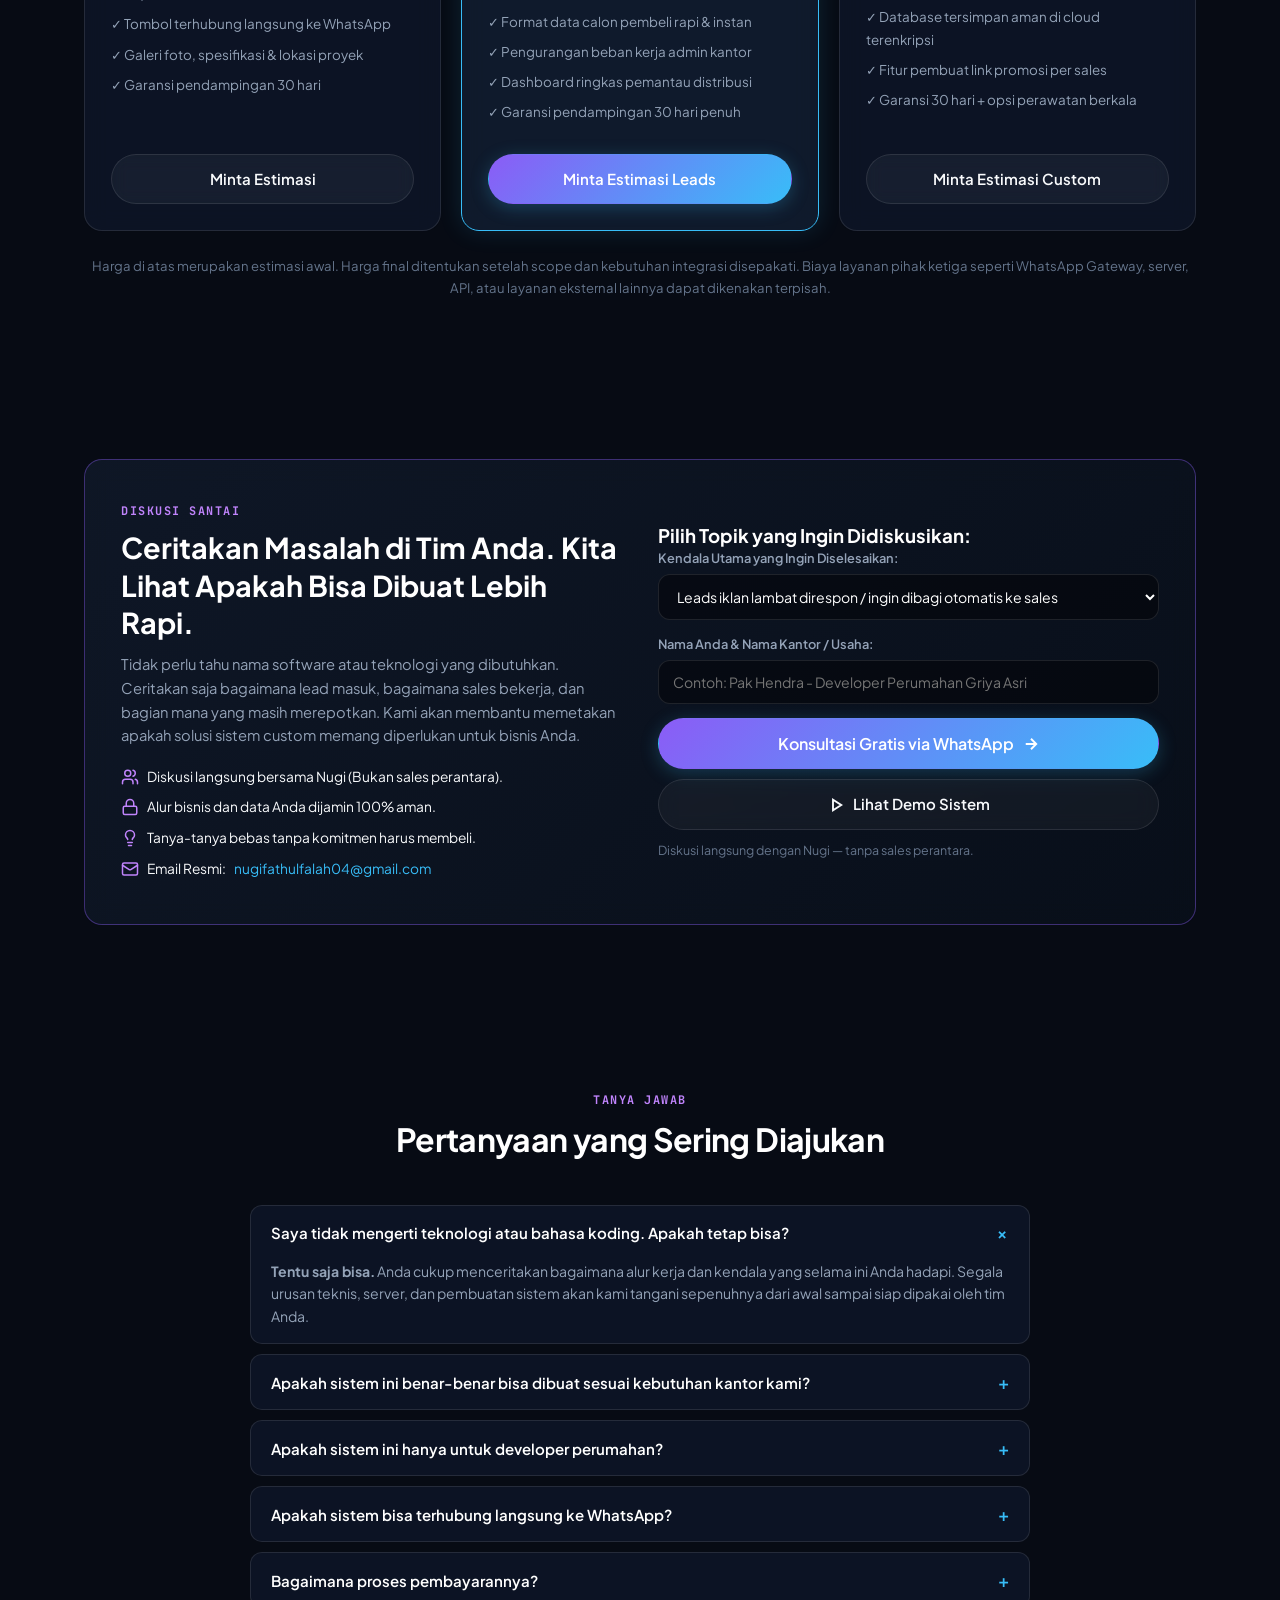
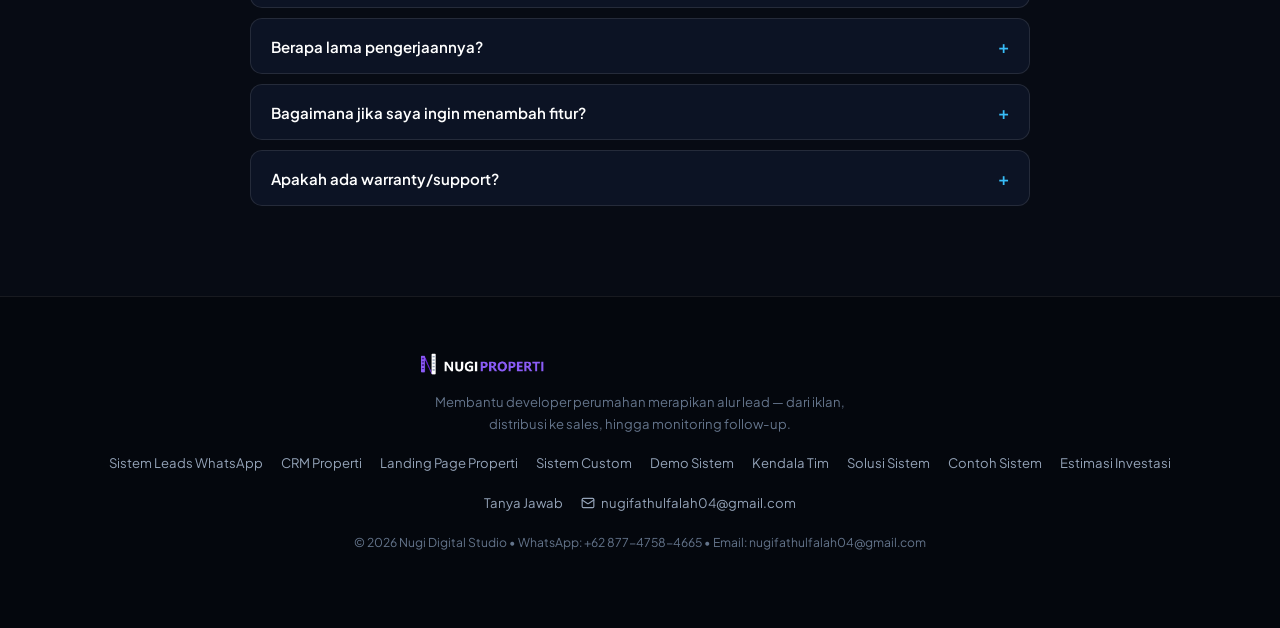
==== commit 60fc1259: "feat(site): sharpen positioning & copy for developer perumahan + honest demo labels" ====
--- a/website/index.html
+++ b/website/index.html
@@ -3,8 +3,8 @@
 <head>
   <meta charset="UTF-8">
   <meta name="viewport" content="width=device-width, initial-scale=1.0">
-  <title>NUGIPROPERTI | Sistem Digital & Automasi Bisnis Properti Bandung</title>
-  <meta name="description" content="Konsultan & pembuat sistem digital untuk kantor agen, developer, dan tim marketing properti di Bandung: CRM leads, rotasi otomatis WhatsApp sales, dashboard tim, dan landing page cepat siap iklan. Konsultasi gratis.">
+  <title>Sistem Distribusi Lead & CRM Properti | Nugi</title>
+  <meta name="description" content="Nugi membantu developer perumahan merapikan distribusi lead, follow-up sales, WhatsApp, dan monitoring melalui sistem digital yang disesuaikan dengan kebutuhan tim.">
   <meta name="keywords" content="jasa pembuatan aplikasi properti bandung, crm properti bandung, sistem leads properti, rotasi whatsapp sales, dashboard sales properti, landing page properti bandung, automasi whatsapp properti, jasa programmer bandung">
   <meta name="robots" content="index, follow, max-image-preview:large, max-snippet:-1, max-video-preview:-1">
   <meta name="author" content="NUGIPROPERTI">
@@ -33,8 +33,8 @@
   <meta property="og:type" content="website">
   <meta property="og:locale" content="id_ID">
   <meta property="og:site_name" content="NUGIPROPERTI">
-  <meta property="og:title" content="NUGIPROPERTI | Sistem Digital & Automasi Bisnis Properti Bandung">
-  <meta property="og:description" content="CRM leads, rotasi otomatis WhatsApp sales, dashboard tim, dan landing page cepat siap iklan untuk kantor agen, developer, dan tim marketing properti di Bandung.">
+  <meta property="og:title" content="Sistem Distribusi Lead & CRM Properti | Nugi">
+  <meta property="og:description" content="Nugi membantu developer perumahan merapikan distribusi lead, follow-up sales, WhatsApp, dan monitoring melalui sistem digital yang disesuaikan dengan kebutuhan tim.">
   <meta property="og:url" content="https://www.nugi.biz.id/">
   <meta property="og:image" content="https://www.nugi.biz.id/assets/brand/nugi_properti_avatar.png">
   <meta property="og:image:width" content="1024">
@@ -43,8 +43,8 @@
 
   <!-- Twitter Card -->
   <meta name="twitter:card" content="summary_large_image">
-  <meta name="twitter:title" content="NUGIPROPERTI | Sistem Digital & Automasi Bisnis Properti Bandung">
-  <meta name="twitter:description" content="CRM leads, rotasi otomatis WhatsApp sales, dashboard tim, dan landing page properti cepat siap iklan.">
+  <meta name="twitter:title" content="Sistem Distribusi Lead & CRM Properti | Nugi">
+  <meta name="twitter:description" content="Nugi membantu developer perumahan merapikan distribusi lead, follow-up sales, WhatsApp, dan monitoring melalui sistem digital yang disesuaikan dengan kebutuhan tim.">
   <meta name="twitter:image" content="https://www.nugi.biz.id/assets/brand/nugi_properti_avatar.png">
 
   <!-- Schema.org JSON-LD: ProfessionalService (LocalBusiness) + Person + FAQPage -->
@@ -138,10 +138,10 @@
           },
           {
             "@type": "Question",
-            "name": "Apakah jasa ini hanya melayani perusahaan atau developer besar?",
+            "name": "Apakah jasa ini hanya melayani developer besar?",
             "acceptedAnswer": {
               "@type": "Answer",
-              "text": "Tidak. Kami melayani berbagai skala: kantor agen mandiri dengan 5–10 sales, tim marketing proyek kluster, pengelola rumah kost, hingga developer perumahan skala menengah."
+              "text": "Tidak. Fokus utama adalah developer perumahan dengan tim sales yang beriklan di Meta Ads, namun sistem dengan alur serupa juga bisa disesuaikan untuk tim marketing proyek, kantor agen, atau pengelola unit sewa."
             }
           },
           {
@@ -157,15 +157,31 @@
             "name": "Bagaimana proses pembayarannya?",
             "acceptedAnswer": {
               "@type": "Answer",
-              "text": "Skema pembayaran bertahap: 50% Uang Muka (DP) saat ruang lingkup disepakati, dan 50% Pelunasan setelah sistem selesai didemokan dan siap digunakan."
+              "text": "Pembayaran bertahap: 50% Uang Muka (DP) saat scope disepakati, 40% setelah sistem lulus uji coba (UAT), dan 10% saat handover."
             }
           },
           {
             "@type": "Question",
-            "name": "Apakah setelah sistem selesai masih bisa dikembangkan atau dirawat?",
+            "name": "Berapa lama pengerjaannya?",
             "acceptedAnswer": {
               "@type": "Answer",
-              "text": "Ya. Setiap proyek mendapatkan garansi pendampingan dan perbaikan bug gratis selama 30 hari. Setelah itu, sistem tetap bisa dikembangkan bertahap mengikuti pertumbuhan bisnis Anda."
+              "text": "Estimasi sistem inti seperti distribusi lead dan monitoring follow-up adalah sekitar 3-4 minggu. Sistem yang lebih kompleks bisa membutuhkan waktu lebih lama dan disepakati di awal."
+            }
+          },
+          {
+            "@type": "Question",
+            "name": "Bagaimana jika saya ingin menambah fitur?",
+            "acceptedAnswer": {
+              "@type": "Answer",
+              "text": "Fitur di luar scope yang disepakati dikerjakan sebagai penambahan terpisah dengan estimasi biaya dan waktu tersendiri."
+            }
+          },
+          {
+            "@type": "Question",
+            "name": "Apakah ada warranty atau support?",
+            "acceptedAnswer": {
+              "@type": "Answer",
+              "text": "Ya. Setiap proyek mendapatkan garansi perbaikan bug dan pendampingan selama 30 hari. Setelah itu, tersedia opsi perawatan berkala (retainer)."
             }
           }
         ]
@@ -267,35 +283,39 @@
       <div class="hero-copy">
         <div class="badge-pill">
           <span class="badge-dot"></span>
-          <span>Partner Sistem Digital & Automasi Khusus Bisnis Properti</span>
+          <span>Sistem Digital untuk Developer Perumahan</span>
         </div>
 
         <h1 class="hero-title">
-          Bisnis Properti Lebih Rapi dengan <span class="gradient-text">Sistem Digital</span> yang Sesuai Cara Kerja Tim Anda.
+          Lead dari Meta Ads Masih Dibagikan <span class="gradient-text">Manual ke Sales?</span>
         </h1>
 
         <p class="hero-subtitle">
-          Dengan pengalaman <strong>5 tahun sebagai SPV Marketing Communication & Digital Marketing di industri properti</strong>, saya membantu kantor agen, developer, dan tim pemasaran mengelola leads dari iklan, memantau follow-up sales, dan mengotomatisasi pekerjaan manual yang memakan waktu.
+          Nugi membantu developer perumahan merapikan alur lead — mulai dari lead masuk, distribusi ke sales, notifikasi WhatsApp, hingga monitoring follow-up dalam satu sistem.
         </p>
 
         <div class="hero-actions">
-          <a href="https://wa.me/6287747584665?text=Halo%20Mas%20Nugi,%20saya%20ingin%20diskusi%20santai%20soal%20alur%20leads%20dan%20sistem%20di%20kantor%20properti%20saya." target="_blank" class="btn btn-primary btn-lg" id="btnHeroWA">
-            <svg class="icon" viewBox="0 0 24 24"><path d="M7.9 20A9 9 0 1 0 4 16.1L2 22Z"/></svg>
-            <span>Konsultasi Gratis via WhatsApp</span>
+          <a href="demo" class="btn btn-primary btn-lg" id="btnHeroDemo">
+            <svg class="icon" viewBox="0 0 24 24"><path d="M8 5v14l11-7z"/></svg>
+            <span>Lihat Demo Sistem</span>
           </a>
-          <a href="#portfolio" class="btn btn-secondary btn-lg">
-            <span>Lihat Hasil yang Pernah Dibuat</span>
+          <a href="#konsultasi" class="btn btn-secondary btn-lg">
+            <span>Konsultasi Kebutuhan</span>
             <svg class="icon" viewBox="0 0 24 24"><path d="M7 17l10-10M17 17V7H7"/></svg>
           </a>
         </div>
+
+        <p class="hero-trustline">
+          Dibangun berdasarkan pengalaman langsung di bidang marketing &amp; digital marketing properti.
+        </p>
       </div>
 
       <!-- Dashboard CRM Property-Tech Mockup -->
       <div class="hero-visual">
         <div class="dashboard-mockup">
           <div class="mockup-header">
-            <div class="mockup-brand"><span class="m-dot"></span>NUGIPROPERTI CRM</div>
-            <span class="mockup-live">● LIVE</span>
+            <div class="mockup-brand"><span class="m-dot"></span>NUGI CRM</div>
+            <span class="mockup-live">● DEMO</span>
           </div>
           <div class="mockup-metrics">
             <div class="mockup-metric">
@@ -318,7 +338,7 @@
             <div class="mockup-stage"><span class="stage-dot e"></span><span class="stage-name">Booking Unit</span><span class="stage-count">14</span></div>
             <div class="mockup-stage"><span class="stage-dot r"></span><span class="stage-name">Closing / Akad</span><span class="stage-count">9</span></div>
           </div>
-          <span class="mockup-chip"><svg class="icon" viewBox="0 0 24 24" style="width:13px;height:13px;"><path d="M13 2 3 14h7l-1 8 10-12h-7l1-8Z"/></svg> Otomatis · &lt;10 Detik</span>
+          <span class="mockup-chip"><svg class="icon" viewBox="0 0 24 24" style="width:13px;height:13px;"><path d="M13 2 3 14h7l-1 8 10-12h-7l1-8Z"/></svg> DEMO SIMULATION · Data simulasi</span>
         </div>
       </div>
 
@@ -351,46 +371,40 @@
   <section class="section problem-section" id="masalah">
     <div class="container">
       <div class="section-header text-center">
-        <span class="section-badge">KENDALA OPERASIONAL</span>
-        <h2 class="section-title">Apakah Salah Satu Masalah Ini Terjadi di Tim Properti Anda?</h2>
-        <p class="section-subtitle">Pekerjaan manual yang berulang dan keterlambatan respon sering kali membuat calon pembeli properti hilang tanpa disadari.</p>
+        <span class="section-badge">MASALAH YANG SERING TERJADI</span>
+        <h2 class="section-title">Sudah Bayar Iklan untuk Mendapatkan Lead, Tapi Pengelolaannya Masih Manual?</h2>
+        <p class="section-subtitle">Mendapatkan lead dari Meta Ads hanyalah langkah pertama. Yang sering menjadi masalah justru apa yang terjadi setelah lead masuk.</p>
       </div>
 
       <div class="grid grid-3">
         <div class="card problem-card">
           <div class="card-icon-box bg-red"><svg class="icon" viewBox="0 0 24 24"><circle cx="12" cy="12" r="10"/><polyline points="12 6 12 12 16 14"/></svg></div>
-          <h3 class="card-title">Leads Masuk tapi Lambat Ditindaklanjuti</h3>
-          <p class="card-text">Admin harus meneruskan kontak leads satu per satu. Leads yang masuk malam baru diteruskan besok siang saat calon pembeli sudah dingin atau dihubungi agen lain.</p>
+          <h3 class="card-title">Lead Masuk, Tapi Lambat Ditindaklanjuti</h3>
+          <p class="card-text">Admin masih harus meneruskan kontak satu per satu. Lead yang masuk di luar jam kerja berisiko baru ditangani beberapa jam kemudian.</p>
         </div>
 
         <div class="card problem-card">
           <div class="card-icon-box bg-orange"><svg class="icon" viewBox="0 0 24 24"><rect x="8" y="2" width="8" height="4" rx="1" ry="1"/><path d="M16 4h2a2 2 0 0 1 2 2v14a2 2 0 0 1-2 2H6a2 2 0 0 1-2-2V6a2 2 0 0 1 2-2h2"/><path d="M12 11h4"/><path d="M12 16h4"/><path d="M8 11h.01"/><path d="M8 16h.01"/></svg></div>
-          <h3 class="card-title">Leads Masih Dibagikan Manual</h3>
-          <p class="card-text">Pembagian prospek lewat grup WhatsApp atau spreadsheet sering memicu rasa tidak adil di tim sales, atau ada kontak yang terlewat dan tidak ada yang pegang.</p>
+          <h3 class="card-title">Pembagian Lead Masih Manual</h3>
+          <p class="card-text">Lead dibagikan melalui grup WhatsApp atau spreadsheet sehingga pembagian bisa tidak konsisten dan ada prospek yang terlewat.</p>
         </div>
 
         <div class="card problem-card">
           <div class="card-icon-box bg-purple"><svg class="icon" viewBox="0 0 24 24"><circle cx="11" cy="11" r="8"/><path d="m21 21-4.3-4.3"/></svg></div>
-          <h3 class="card-title">Follow-Up Calon Pembeli Sulit Dipantau</h3>
-          <p class="card-text">Manager kesulitan memantau apakah leads sudah ditelepon, dijadwalkan survey lokasi, atau sudah ada yang memberikan penawaran unit.</p>
+          <h3 class="card-title">Manager Sulit Memantau Follow-Up</h3>
+          <p class="card-text">Sulit mengetahui siapa yang sudah menghubungi lead, siapa yang sedang follow-up, dan siapa yang belum menindaklanjuti.</p>
         </div>
 
         <div class="card problem-card">
           <div class="card-icon-box bg-blue"><svg class="icon" viewBox="0 0 24 24"><path d="M20 20a2 2 0 0 0 2-2V8a2 2 0 0 0-2-2h-7.9a2 2 0 0 1-1.69-.9L9.6 3.9A2 2 0 0 0 7.93 3H4a2 2 0 0 0-2 2v13a2 2 0 0 0 2 2Z"/></svg></div>
-          <h3 class="card-title">Data Calon Pembeli Tersebar</h3>
-          <p class="card-text">Data kontak tersimpan terpisah di HP pribadi masing-masing sales, chat WhatsApp, dan buku catatan. Saat sales resign, database kontak ikut hilang.</p>
+          <h3 class="card-title">Data Tersebar</h3>
+          <p class="card-text">Informasi calon pembeli berada di berbagai chat, HP sales, spreadsheet, dan catatan pribadi.</p>
         </div>
 
         <div class="card problem-card">
           <div class="card-icon-box bg-emerald"><svg class="icon" viewBox="0 0 24 24"><path d="M3 3v18h18"/><path d="M18 17V9"/><path d="M13 17V5"/><path d="M8 17v-3"/></svg></div>
-          <h3 class="card-title">Sulit Mengetahui Progres Closing</h3>
-          <p class="card-text">Sulit melihat gambaran jelas berapa prospek yang baru masuk, sedang survey, sudah booking unit, atau sedang proses akad kredit/pembayaran.</p>
-        </div>
-
-        <div class="card problem-card">
-          <div class="card-icon-box bg-cyan"><svg class="icon" viewBox="0 0 24 24"><circle cx="12" cy="12" r="10"/><path d="M12 2a14.5 14.5 0 0 0 0 20 14.5 14.5 0 0 0 0-20"/><path d="M2 12h20"/></svg></div>
-          <h3 class="card-title">Website / Landing Page Belum Maksimal</h3>
-          <p class="card-text">Sudah mengeluarkan biaya iklan di Meta atau Google Ads, tapi halaman web lambat dibuka, formulirnya rumit, dan minim calon pembeli yang menghubungi WhatsApp.</p>
+          <h3 class="card-title">Sulit Melihat Pipeline</h3>
+          <p class="card-text">Manager membutuhkan waktu untuk mengetahui berapa lead baru, follow-up, survey, booking, hingga closing.</p>
         </div>
       </div>
     </div>
@@ -400,9 +414,31 @@
   <section class="section solutions-section" id="solusi">
     <div class="container">
       <div class="section-header text-center">
-        <span class="section-badge">SOLUSI SISTEM</span>
-        <h2 class="section-title">Kami Membantu Membangun Sistem yang Sesuai dengan Proses Kerja Bisnis Anda</h2>
-        <p class="section-subtitle">Bukan software kaku yang memaksa Anda mengubah cara kerja. Kami yang menyesuaikan sistem dengan alur tim Anda.</p>
+        <span class="section-badge">SOLUSI NUGI</span>
+        <h2 class="section-title">Rapikan Alur Lead dari Masuk Sampai Follow-Up</h2>
+        <p class="section-subtitle">Kami membangun sistem berdasarkan proses kerja tim Anda — bukan memaksa tim mengikuti software yang kaku.</p>
+      </div>
+
+      <div class="solution-flow">
+        <div class="flow-step"><span class="flow-num">01</span><span class="flow-label">Meta Ads / Form</span></div>
+        <span class="flow-arrow">→</span>
+        <div class="flow-step"><span class="flow-num">02</span><span class="flow-label">Lead Masuk</span></div>
+        <span class="flow-arrow">→</span>
+        <div class="flow-step"><span class="flow-num">03</span><span class="flow-label">Distribusi Otomatis</span></div>
+        <span class="flow-arrow">→</span>
+        <div class="flow-step"><span class="flow-num">04</span><span class="flow-label">Sales Menerima</span></div>
+        <span class="flow-arrow">→</span>
+        <div class="flow-step"><span class="flow-num">05</span><span class="flow-label">Follow-Up</span></div>
+        <span class="flow-arrow">→</span>
+        <div class="flow-step"><span class="flow-num">06</span><span class="flow-label">Monitoring Manager</span></div>
+      </div>
+
+      <p class="solution-summary text-center">
+        Satu alur yang lebih terstruktur membuat admin tidak perlu terus-menerus meneruskan lead secara manual, sementara manager memiliki visibilitas yang lebih baik terhadap proses follow-up.
+      </p>
+
+      <div class="text-center" style="margin-top:18px;">
+        <a href="#portfolio" class="btn btn-secondary btn-lg">Lihat Contoh Sistem &rarr;</a>
       </div>
 
       <div class="grid grid-3">
@@ -505,13 +541,136 @@
     </div>
   </section>
 
+  <!-- Section 4a: Demo Sistem -->
+  <section class="section demo-section" id="demo">
+    <div class="container">
+      <div class="section-header text-center">
+        <span class="section-badge">COBA SENDIRI</span>
+        <h2 class="section-title">Lihat Bagaimana Sistem Bekerja</h2>
+        <p class="section-subtitle">Tidak perlu membayangkan dari penjelasan saja. Coba simulasi alur lead dari masuk hingga diterima oleh sales.</p>
+      </div>
+      <div class="text-center" style="margin-top:22px;">
+        <a href="demo" class="btn btn-primary btn-lg">
+          <svg class="icon" viewBox="0 0 24 24" style="width:18px;height:18px;"><path d="M8 5v14l11-7z"/></svg>
+          <span>Buka Demo Sistem</span>
+        </a>
+        <p class="demo-note" style="margin-top:12px;font-size:0.8rem;color:var(--text-dim);">
+          MODE DEMO — Data yang digunakan dalam demo adalah data simulasi dan bukan data pelanggan sebenarnya.
+        </p>
+      </div>
+    </div>
+  </section>
+
+  <!-- Section 4b: Fitur Utama -->
+  <section class="section features-section" id="fitur">
+    <div class="container">
+      <div class="section-header text-center">
+        <span class="section-badge">FITUR UTAMA</span>
+        <h2 class="section-title">Satu Sistem untuk Merapikan Operasional Lead</h2>
+      </div>
+      <div class="grid grid-3">
+        <div class="card solution-card">
+          <div class="solution-header">
+            <span class="solution-icon"><svg class="icon" viewBox="0 0 24 24"><circle cx="12" cy="12" r="10"/><circle cx="12" cy="12" r="6"/><circle cx="12" cy="12" r="2"/></svg></span>
+            <span class="solution-tag">01</span>
+          </div>
+          <h3 class="card-title">Distribusi Lead</h3>
+          <p class="card-text">Lead baru dapat dibagikan ke sales berdasarkan aturan distribusi yang disepakati.</p>
+        </div>
+        <div class="card solution-card">
+          <div class="solution-header">
+            <span class="solution-icon"><svg class="icon" viewBox="0 0 24 24"><path d="M7.9 20A9 9 0 1 0 4 16.1L2 22Z"/></svg></span>
+            <span class="solution-tag">02</span>
+          </div>
+          <h3 class="card-title">WhatsApp</h3>
+          <p class="card-text">Hubungkan alur lead dengan WhatsApp yang digunakan tim untuk menerima informasi prospek.</p>
+        </div>
+        <div class="card solution-card">
+          <div class="solution-header">
+            <span class="solution-icon"><svg class="icon" viewBox="0 0 24 24"><line x1="12" x2="12" y1="20" y2="10"/><line x1="18" x2="18" y1="20" y2="4"/><line x1="6" x2="6" y1="20" y2="16"/></svg></span>
+            <span class="solution-tag">03</span>
+          </div>
+          <h3 class="card-title">Monitoring Follow-Up</h3>
+          <p class="card-text">Manager dapat melihat perkembangan lead tanpa harus meminta rekap dari setiap sales.</p>
+        </div>
+        <div class="card solution-card">
+          <div class="solution-header">
+            <span class="solution-icon"><svg class="icon" viewBox="0 0 24 24"><path d="M20 20a2 2 0 0 0 2-2V8a2 2 0 0 0-2-2h-7.9a2 2 0 0 1-1.69-.9L9.6 3.9A2 2 0 0 0 7.93 3H4a2 2 0 0 0-2 2v13a2 2 0 0 0 2 2Z"/></svg></span>
+            <span class="solution-tag">04</span>
+          </div>
+          <h3 class="card-title">Database Lead</h3>
+          <p class="card-text">Data calon pembeli tersimpan secara terstruktur sehingga lebih mudah dicari, dipantau, dan dikelola.</p>
+        </div>
+        <div class="card solution-card">
+          <div class="solution-header">
+            <span class="solution-icon"><svg class="icon" viewBox="0 0 24 24"><path d="M12.22 2h-.44a2 2 0 0 0-2 2v.18a2 2 0 0 1-1 1.73l-.43.25a2 2 0 0 1-2 0l-.15-.08a2 2 0 0 0-2.73.73l-.22.38a2 2 0 0 0 .73 2.73l.15.1a2 2 0 0 1 1 1.72v.51a2 2 0 0 1-1 1.74l-.15.09a2 2 0 0 0-.73 2.73l.22.38a2 2 0 0 0 2.73.73l.15-.08a2 2 0 0 1 2 0l.43.25a2 2 0 0 1 1 1.73V20a2 2 0 0 0 2 2h.44a2 2 0 0 0 2-2v-.18a2 2 0 0 1 1-1.73l.43-.25a2 2 0 0 1 2 0l.15.08a2 2 0 0 0 2.73-.73l.22-.39a2 2 0 0 0-.73-2.73l-.15-.08a2 2 0 0 1-1-1.74v-.5a2 2 0 0 1 1-1.74l.15-.09a2 2 0 0 0 .73-2.73l-.22-.38a2 2 0 0 0-2.73-.73l-.15.08a2 2 0 0 1-2 0l-.43-.25a2 2 0 0 1-1-1.73V4a2 2 0 0 0-2-2z"/><circle cx="12" cy="12" r="3"/></svg></span>
+            <span class="solution-tag">05</span>
+          </div>
+          <h3 class="card-title">Custom Workflow</h3>
+          <p class="card-text">Setiap developer memiliki SOP yang berbeda. Sistem dapat dikembangkan mengikuti kebutuhan yang disepakati.</p>
+        </div>
+      </div>
+    </div>
+  </section>
+
+  <!-- Section 4c: Apakah Sistem Ini Cocok -->
+  <section class="section fit-section" id="cocok">
+    <div class="container">
+      <div class="section-header text-center">
+        <span class="section-badge">KECOCOKAN</span>
+        <h2 class="section-title">Apakah Sistem Ini Cocok untuk Tim Anda?</h2>
+      </div>
+      <div class="grid grid-2 fit-grid">
+        <div class="card fit-card">
+          <h3 class="card-title">Cocok jika:</h3>
+          <ul class="feature-list">
+            <li>✓ Developer perumahan</li>
+            <li>✓ Memiliki tim sales</li>
+            <li>✓ Menggunakan Meta Ads untuk mendapatkan lead</li>
+            <li>✓ Lead masih dibagikan secara manual/semi-manual</li>
+            <li>✓ Menggunakan WhatsApp sebagai komunikasi utama</li>
+            <li>✓ Manager kesulitan memantau follow-up</li>
+            <li>✓ Ingin mengurangi pekerjaan administratif yang berulang</li>
+          </ul>
+        </div>
+        <div class="card fit-card">
+          <h3 class="card-title">Kurang cocok jika:</h3>
+          <ul class="feature-list">
+            <li>✕ Hanya memiliki satu atau dua sales</li>
+            <li>✕ Belum memiliki alur pemasaran yang berjalan</li>
+            <li>✕ Mencari CRM SaaS murah yang langsung tinggal daftar</li>
+            <li>✕ Membutuhkan sistem enterprise dengan ratusan modul</li>
+          </ul>
+          <p class="card-text" style="margin-top:14px;">Jika masalah Anda ada di alur lead, distribusi sales, follow-up, atau monitoring — kita bisa diskusikan terlebih dahulu apakah sistem custom seperti ini memang diperlukan.</p>
+        </div>
+      </div>
+    </div>
+  </section>
+
   <!-- Section 4: Tentang Saya & Rekam Jejak Lapangan (Authority Showcase) -->
   <section class="section authority-section" id="kenapa-kami">
     <div class="container">
       <div class="section-header text-center">
-        <span class="section-badge">TENTANG SAYA & REKAM JEJAK</span>
-        <h2 class="section-title">Memahami Masalah Properti dari Pengalaman Nyata</h2>
-        <p class="section-subtitle">Pengalaman 5+ tahun di ekosistem properti — bukan sekadar teori koding, tapi memahami langsung dinamika promosi, leads iklan, dan operasional di lapangan.</p>
+        <span class="section-badge">KENAPA NUGI</span>
+        <h2 class="section-title">Bukan Sekadar Membuat Software. Kami Memahami Alur Kerja Properti.</h2>
+        <p class="section-subtitle">Pengembangan sistem bukan hanya soal coding. Sistem yang baik harus memahami bagaimana lead diperoleh, bagaimana sales bekerja, bagaimana manager melakukan monitoring, dan bagaimana proses tersebut berjalan di lapangan.</p>
+      </div>
+
+      <div class="trust-strip">
+        <div class="trust-item">
+          <div class="trust-number">5+ Tahun</div>
+          <div class="trust-label">Pengalaman di lingkungan marketing & digital marketing properti</div>
+        </div>
+        <div class="trust-divider"></div>
+        <div class="trust-item">
+          <div class="trust-number">Memahami Operasional</div>
+          <div class="trust-label">Sistem dirancang berdasarkan proses kerja nyata, bukan hanya spesifikasi teknis</div>
+        </div>
+        <div class="trust-divider"></div>
+        <div class="trust-item">
+          <div class="trust-number">Custom Sesuai Kebutuhan</div>
+          <div class="trust-label">Sistem dapat dikembangkan bertahap sesuai kebutuhan dan prioritas bisnis</div>
+        </div>
       </div>
 
       <!-- Unified Modern Founder Profile Card -->
@@ -541,7 +700,7 @@
             </p>
 
             <p class="story-paragraph">
-              Saya menyaksikan sendiri bahwa hambatan terbesar tim pemasaran bukanlah kurangnya leads atau materi promosi, melainkan <strong>lambatnya tindak lanjut dan alur data yang masih manual</strong>. Dari pengalaman praktis itulah saya merancang solusi sistem digital yang siap pakai, cepat, dan terbukti meringankan kerja operasional tim properti Anda.
+              Saya menyaksikan sendiri bahwa hambatan terbesar tim pemasaran bukanlah kurangnya leads atau materi promosi, melainkan <strong>lambatnya tindak lanjut dan alur data yang masih manual</strong>. Dari pengalaman praktis itulah saya merancang solusi sistem digital yang siap dipakai dan meringankan kerja operasional tim properti.
             </p>
 
             <div class="story-actions">
@@ -639,14 +798,14 @@
       <div class="section-header text-center">
         <span class="section-badge">CONTOH SISTEM YANG PERNAH DIBANGUN</span>
         <h2 class="section-title">Solusi Nyata untuk Kebutuhan Operasional Properti</h2>
-        <p class="section-subtitle">Berikut adalah beberapa contoh modul dan sistem yang telah kami rancang untuk mempermudah operasional tim pemasaran dan penjualan properti.</p>
+        <p class="section-subtitle">Berikut adalah beberapa contoh modul dan sistem yang telah kami rancang. Status setiap contoh ditampilkan secara jujur — sebagian berupa demo simulasi dan prototype.</p>
       </div>
 
       <div class="portfolio-grid">
         <!-- Portfolio 1 -->
         <div class="portfolio-card">
           <div class="portfolio-preview bg-gradient-1">
-            <div class="portfolio-status-badge status-production">Status: Siap Pakai & Kustom</div>
+            <div class="portfolio-status-badge status-production">Status: Demo Simulation</div>
             <div class="code-preview-box">
               <code>Formulir Iklan ➔ Sistem Rotasi Otomatis ➔ Notifikasi WhatsApp Sales (&lt;10 Detik)</code>
             </div>
@@ -696,7 +855,7 @@
         <!-- Portfolio 3 -->
         <div class="portfolio-card">
           <div class="portfolio-preview bg-gradient-3">
-            <div class="portfolio-status-badge status-deployed">Status: Core System Berjalan</div>
+            <div class="portfolio-status-badge status-deployed">Status: Core System (Contoh)</div>
             <div class="code-preview-box">
               <code>Satu Pintu: Pengelolaan Unit + Chat Terpusat + Link Khusus per Sales</code>
             </div>
@@ -721,7 +880,7 @@
         <!-- Portfolio 4 -->
         <div class="portfolio-card">
           <div class="portfolio-preview bg-gradient-4">
-            <div class="portfolio-status-badge status-production">Status: Live Deployed</div>
+            <div class="portfolio-status-badge status-production">Status: Demo Simulation</div>
             <div class="code-preview-box">
               <code>Loading Cepat (&lt;1.5s) ➔ Galeri Foto Rapi ➔ Tombol WhatsApp Responsif</code>
             </div>
@@ -751,47 +910,51 @@
     <div class="container">
       <div class="section-header text-center">
         <span class="section-badge">ALUR PENGERJAAN</span>
-        <h2 class="section-title">Bagaimana Kami Membantu Bisnis Anda?</h2>
+        <h2 class="section-title">Dari Masalah Operasional Menjadi Sistem yang Siap Digunakan</h2>
         <p class="section-subtitle">Proses yang santai, transparan, dan tidak membingungkan bagi Anda yang tidak memiliki latar belakang teknologi.</p>
       </div>
 
       <div class="process-timeline">
         <div class="process-step">
           <div class="step-number">01</div>
-          <h3 class="step-title">Ceritakan Masalahnya</h3>
-          <p class="step-desc">Tidak perlu tahu nama istilah software atau teknologinya. Cukup ceritakan proses kerja dan kendala yang saat ini berjalan di kantor Anda.</p>
+          <h3 class="step-title">Discovery</h3>
+          <p class="step-desc">Ceritakan bagaimana tim Anda bekerja dan masalah apa yang ingin diselesaikan.</p>
         </div>
 
         <div class="process-step">
           <div class="step-number">02</div>
-          <h3 class="step-title">Kami Pelajari Alurnya</h3>
-          <p class="step-desc">Kami melihat bagaimana leads masuk, siapa yang membagikan, bagaimana tim sales menindaklanjuti, dan data apa yang perlu dicatat.</p>
+          <h3 class="step-title">Pemetaan Alur</h3>
+          <p class="step-desc">Kami mempelajari alur lead, pembagian sales, follow-up, kebutuhan data, dan proses monitoring.</p>
         </div>
 
         <div class="process-step">
           <div class="step-number">03</div>
-          <h3 class="step-title">Kami Rancang Solusinya</h3>
-          <p class="step-desc">Kami menyusun ringkasan fitur yang benar-benar dibutuhkan beserta estimasi waktu dan biaya yang wajar tanpa biaya tersembunyi.</p>
+          <h3 class="step-title">Rancangan Sistem</h3>
+          <p class="step-desc">Kami menyusun solusi, scope pekerjaan, estimasi waktu, dan biaya sebelum development dimulai.</p>
         </div>
 
         <div class="process-step">
           <div class="step-number">04</div>
-          <h3 class="step-title">Sistem Dibangun</h3>
-          <p class="step-desc">Pengembangan dilakukan dengan bantuan teknologi modern dan AI agar sistem selesai lebih cepat dan langsung siap diuji.</p>
+          <h3 class="step-title">Development</h3>
+          <p class="step-desc">Sistem dibangun berdasarkan scope yang telah disepakati.</p>
         </div>
 
         <div class="process-step">
           <div class="step-number">05</div>
-          <h3 class="step-title">Uji Coba & Penyesuaian</h3>
-          <p class="step-desc">Sistem kami demokan dan diuji coba bersama tim Anda untuk memastikan alurnya sudah pas sebelum resmi diluncurkan.</p>
+          <h3 class="step-title">Testing & UAT</h3>
+          <p class="step-desc">Sistem diuji bersama tim Anda sebelum digunakan.</p>
         </div>
 
         <div class="process-step">
           <div class="step-number">06</div>
-          <h3 class="step-title">Pendampingan & Perawatan</h3>
-          <p class="step-desc">Setelah sistem berjalan, kami menyediakan garansi pendampingan 30 hari penuh dan siap membantu perawatan jika dibutuhkan.</p>
-        </div>
-      </div>
+          <h3 class="step-title">Deployment & Pendampingan</h3>
+          <p class="step-desc">Setelah sistem siap, kami membantu proses deployment dan memberikan pendampingan sesuai paket.</p>
+        </div>
+      </div>
+
+      <p class="text-center" style="margin-top:24px;font-size:0.9rem;color:var(--text-muted);">
+        Estimasi sistem inti: ±3–4 minggu. Sistem yang lebih kompleks dapat membutuhkan waktu berbeda.
+      </p>
     </div>
   </section>
 
@@ -801,7 +964,7 @@
       <div class="section-header text-center">
         <span class="section-badge">ESTIMASI INVESTASI</span>
         <h2 class="section-title">Setiap Bisnis Memiliki Kebutuhan Berbeda</h2>
-        <p class="section-subtitle">Berikut adalah gambaran umum kisaran investasi. Kami akan memberikan penawaran pasti setelah memahami alur kerja kantor Anda.</p>
+        <p class="section-subtitle">Setiap sistem dibuat berdasarkan kebutuhan dan kompleksitas alur kerja. Berikut kisaran awal untuk membantu Anda mendapatkan gambaran.</p>
       </div>
 
       <div class="grid grid-3">
@@ -828,7 +991,7 @@
 
         <!-- Paket 2 (Featured) -->
         <div class="card pricing-card featured-pricing">
-          <div class="featured-badge">REKOMENDASI TIM SALES</div>
+          <div class="featured-badge">REKOMENDASI UNTUK TIM SALES</div>
           <div class="pricing-header">
             <h3 class="package-name">Sistem Leads & WhatsApp Rotator</h3>
             <p class="package-desc">Untuk kantor agen atau developer yang ingin leads iklan terbagi otomatis dan adil.</p>
@@ -871,6 +1034,10 @@
           <a href="https://wa.me/6287747584665?text=Halo%20Mas%20Nugi,%20saya%20mau%20diskusi%20kebutuhan%20CRM%20atau%20Sistem%20Custom%20Properti." target="_blank" class="btn btn-secondary btn-block">Minta Estimasi Custom</a>
         </div>
       </div>
+      <p class="text-center" style="margin-top:24px;font-size:0.82rem;color:var(--text-dim);">
+        Harga di atas merupakan estimasi awal. Harga final ditentukan setelah scope dan kebutuhan integrasi disepakati.
+        Biaya layanan pihak ketiga seperti WhatsApp Gateway, server, API, atau layanan eksternal lainnya dapat dikenakan terpisah.
+      </p>
     </div>
   </section>
 
@@ -881,9 +1048,9 @@
         <div class="consultation-grid">
           <div class="consultation-text">
             <span class="section-badge">DISKUSI SANTAI</span>
-            <h2 class="consultation-title">Punya Masalah Operasional yang Ingin Dibuat Lebih Rapi?</h2>
+            <h2 class="consultation-title">Ceritakan Masalah di Tim Anda. Kita Lihat Apakah Bisa Dibuat Lebih Rapi.</h2>
             <p class="consultation-subtitle">
-              Ceritakan proses kerja Anda kepada kami. Tidak perlu tahu harus menggunakan nama teknologi apa. Kami bantu melihat masalahnya dan mendiskusikan solusi yang paling masuk akal bagi bisnis Anda.
+              Tidak perlu tahu nama software atau teknologi yang dibutuhkan. Ceritakan saja bagaimana lead masuk, bagaimana sales bekerja, dan bagian mana yang masih merepotkan. Kami akan membantu memetakan apakah solusi sistem custom memang diperlukan untuk bisnis Anda.
             </p>
             <div class="consultation-points">
               <div class="point-item"><svg class="icon" viewBox="0 0 24 24"><path d="M16 21v-2a4 4 0 0 0-4-4H6a4 4 0 0 0-4 4v2"/><circle cx="9" cy="7" r="4"/><path d="M22 21v-2a4 4 0 0 0-3-3.87"/><path d="M16 3.13a4 4 0 0 1 0 7.75"/></svg> Diskusi langsung bersama Nugi (Bukan sales perantara).</div>
@@ -909,13 +1076,18 @@
 
             <div class="form-group">
               <label for="inputNama">Nama Anda & Nama Kantor / Usaha:</label>
-              <input type="text" id="inputNama" class="form-input" placeholder="Contoh: Pak Hendra - Agen Properti Mandiri">
+              <input type="text" id="inputNama" class="form-input" placeholder="Contoh: Pak Hendra - Developer Perumahan Griya Asri">
             </div>
 
             <button type="button" class="btn btn-primary btn-block btn-lg" id="btnKirimKonsultasi">
               <span>Konsultasi Gratis via WhatsApp</span>
               <svg width="18" height="18" viewBox="0 0 24 24" fill="none" stroke="currentColor" stroke-width="2.5"><path d="M5 12h14M12 5l7 7-7 7"/></svg>
             </button>
+            <a href="demo" class="btn btn-secondary btn-block" style="margin-top:10px;">
+              <svg width="18" height="18" viewBox="0 0 24 24" fill="none" stroke="currentColor" stroke-width="2.5"><path d="M8 5v14l11-7z"/></svg>
+              <span>Lihat Demo Sistem</span>
+            </a>
+            <p class="hint" style="margin-top:10px;font-size:0.78rem;color:var(--text-dim);">Diskusi langsung dengan Nugi — tanpa sales perantara.</p>
           </div>
         </div>
       </div>
@@ -953,11 +1125,11 @@
 
         <div class="faq-item">
           <button class="faq-question">
-            <span>Apakah jasa ini hanya melayani perusahaan atau developer besar?</span>
+            <span>Apakah sistem ini hanya untuk developer perumahan?</span>
             <span class="faq-icon">+</span>
           </button>
           <div class="faq-answer">
-            <p><strong>Tidak.</strong> Kami melayani berbagai skala: mulai dari kantor agen mandiri dengan 5–10 sales, tim marketing proyek kluster, pengelola rumah kost, hingga developer perumahan skala menengah.</p>
+            <p><strong>Tidak harus.</strong> Fokus utama kami adalah developer perumahan dengan tim sales yang beriklan di Meta Ads, namun sistem dengan alur serupa juga bisa disesuaikan untuk tim marketing proyek, kantor agen, atau pengelola unit sewa.</p>
           </div>
         </div>
 
@@ -977,17 +1149,37 @@
             <span class="faq-icon">+</span>
           </button>
           <div class="faq-answer">
-            <p>Skema pembayaran kami bertahap: <strong>50% Uang Muka (DP)</strong> saat ruang lingkup disepakati, dan <strong>50% Pelunasan</strong> setelah sistem selesai didemokan dan siap digunakan.</p>
+            <p>Pembayaran bertahap: <strong>50% Uang Muka (DP)</strong> saat scope disepakati, <strong>40% setelah sistem lulus uji coba (UAT)</strong>, dan <strong>10% saat handover</strong>. Detail skema disepakati tertulis sebelum pekerjaan dimulai.</p>
           </div>
         </div>
 
         <div class="faq-item">
           <button class="faq-question">
-            <span>Apakah setelah sistem selesai masih bisa dikembangkan atau dirawat?</span>
+            <span>Berapa lama pengerjaannya?</span>
             <span class="faq-icon">+</span>
           </button>
           <div class="faq-answer">
-            <p><strong>Ya.</strong> Setiap proyek mendapatkan garansi pendampingan dan perbaikan bug gratis selama 30 hari. Setelah itu, sistem tetap bisa dikembangkan bertahap mengikuti pertumbuhan bisnis Anda.</p>
+            <p>Estimasi sistem inti seperti distribusi lead dan monitoring follow-up adalah <strong>±3–4 minggu</strong>. Sistem yang lebih kompleks, misalnya dengan integrasi tambahan, bisa membutuhkan waktu lebih lama dan disepakati di awal.</p>
+          </div>
+        </div>
+
+        <div class="faq-item">
+          <button class="faq-question">
+            <span>Bagaimana jika saya ingin menambah fitur?</span>
+            <span class="faq-icon">+</span>
+          </button>
+          <div class="faq-answer">
+            <p>Fitur di luar scope yang disepakati dikerjakan sebagai <strong>penambahan terpisah</strong> dengan estimasi biaya dan waktu tersendiri — sehingga Anda tahu persis apa yang dikerjakan dan berapa biayanya.</p>
+          </div>
+        </div>
+
+        <div class="faq-item">
+          <button class="faq-question">
+            <span>Apakah ada warranty/support?</span>
+            <span class="faq-icon">+</span>
+          </button>
+          <div class="faq-answer">
+            <p><strong>Ya.</strong> Setiap proyek mendapatkan garansi perbaikan bug dan pendampingan selama <strong>30 hari</strong>. Setelah itu, tersedia opsi perawatan berkala (retainer) jika dibutuhkan.</p>
           </div>
         </div>
       </div>
@@ -1001,7 +1193,7 @@
         <a href="#" class="brand-logo">
         <img src="assets/brand/nugi_properti_logo.png" alt="NUGIPROPERTI - Sistem Digital dan Automasi Bisnis Properti" class="brand-logo-img">
         </a>
-        <p class="footer-tagline">Partner Digital & Automasi Sistem Bisnis Properti. Membantu tim penjualan dan operasional bekerja lebih rapi, teratur, dan produktif.</p>
+        <p class="footer-tagline">Membantu developer perumahan merapikan alur lead — dari iklan, distribusi ke sales, hingga monitoring follow-up.</p>
       </div>
 
       <div class="footer-links">
@@ -1009,6 +1201,7 @@
         <a href="crm-properti">CRM Properti</a>
         <a href="landing-page-properti">Landing Page Properti</a>
         <a href="sistem-custom">Sistem Custom</a>
+        <a href="demo">Demo Sistem</a>
         <a href="#masalah">Kendala Tim</a>
         <a href="#solusi">Solusi Sistem</a>
         <a href="#portfolio">Contoh Sistem</a>
--- a/website/style.css
+++ b/website/style.css
@@ -324,10 +324,52 @@
   justify-content: center;
   gap: 14px;
   flex-wrap: wrap;
+  margin-bottom: 20px;
+}
+
+.hero-trustline {
+  font-size: 0.82rem;
+  color: var(--text-muted);
+  text-align: center;
   margin-bottom: 46px;
 }
 
-.trust-strip {
+.solution-flow {
+  display: flex;
+  flex-wrap: wrap;
+  align-items: center;
+  justify-content: center;
+  gap: 10px;
+  margin: 8px 0 20px;
+}
+
+.flow-step {
+  display: inline-flex;
+  align-items: center;
+  gap: 8px;
+  background: var(--bg-card);
+  border: 1px solid var(--border-card);
+  border-radius: var(--radius-md);
+  padding: 10px 14px;
+}
+
+.flow-num {
+  font-family: var(--font-mono);
+  font-size: 0.72rem;
+  color: var(--accent-cyan);
+  font-weight: 700;
+}
+
+.flow-label { font-size: 0.85rem; font-weight: 700; }
+
+.flow-arrow { color: var(--text-dim); font-weight: 700; }
+
+.solution-summary {
+  max-width: 720px;
+  margin: 0 auto;
+  color: var(--text-muted);
+  font-size: 0.95rem;
+}
   display: flex;
   align-items: center;
   justify-content: space-around;
@@ -396,6 +438,9 @@
 }
 .grid-3 {
   grid-template-columns: repeat(auto-fit, minmax(310px, 1fr));
+}
+.grid-2 {
+  grid-template-columns: repeat(auto-fit, minmax(300px, 1fr));
 }
 
 .card {
@@ -1246,11 +1291,12 @@
 .mockup-live {
   font-family: var(--font-mono);
   font-size: 0.66rem;
-  color: var(--accent-emerald);
-  border: 1px solid rgba(16, 185, 129, 0.3);
-  background: rgba(16, 185, 129, 0.1);
+  color: var(--accent-amber);
+  border: 1px solid rgba(245, 158, 11, 0.35);
+  background: rgba(245, 158, 11, 0.12);
   padding: 2px 9px;
   border-radius: 9999px;
+  white-space: nowrap;
 }
 .mockup-metrics { position: relative; display: grid; grid-template-columns: repeat(3, 1fr); gap: 10px; margin-bottom: 16px; }
 .mockup-metric { background: rgba(255, 255, 255, 0.04); border: 1px solid rgba(255, 255, 255, 0.08); border-radius: 12px; padding: 12px; }
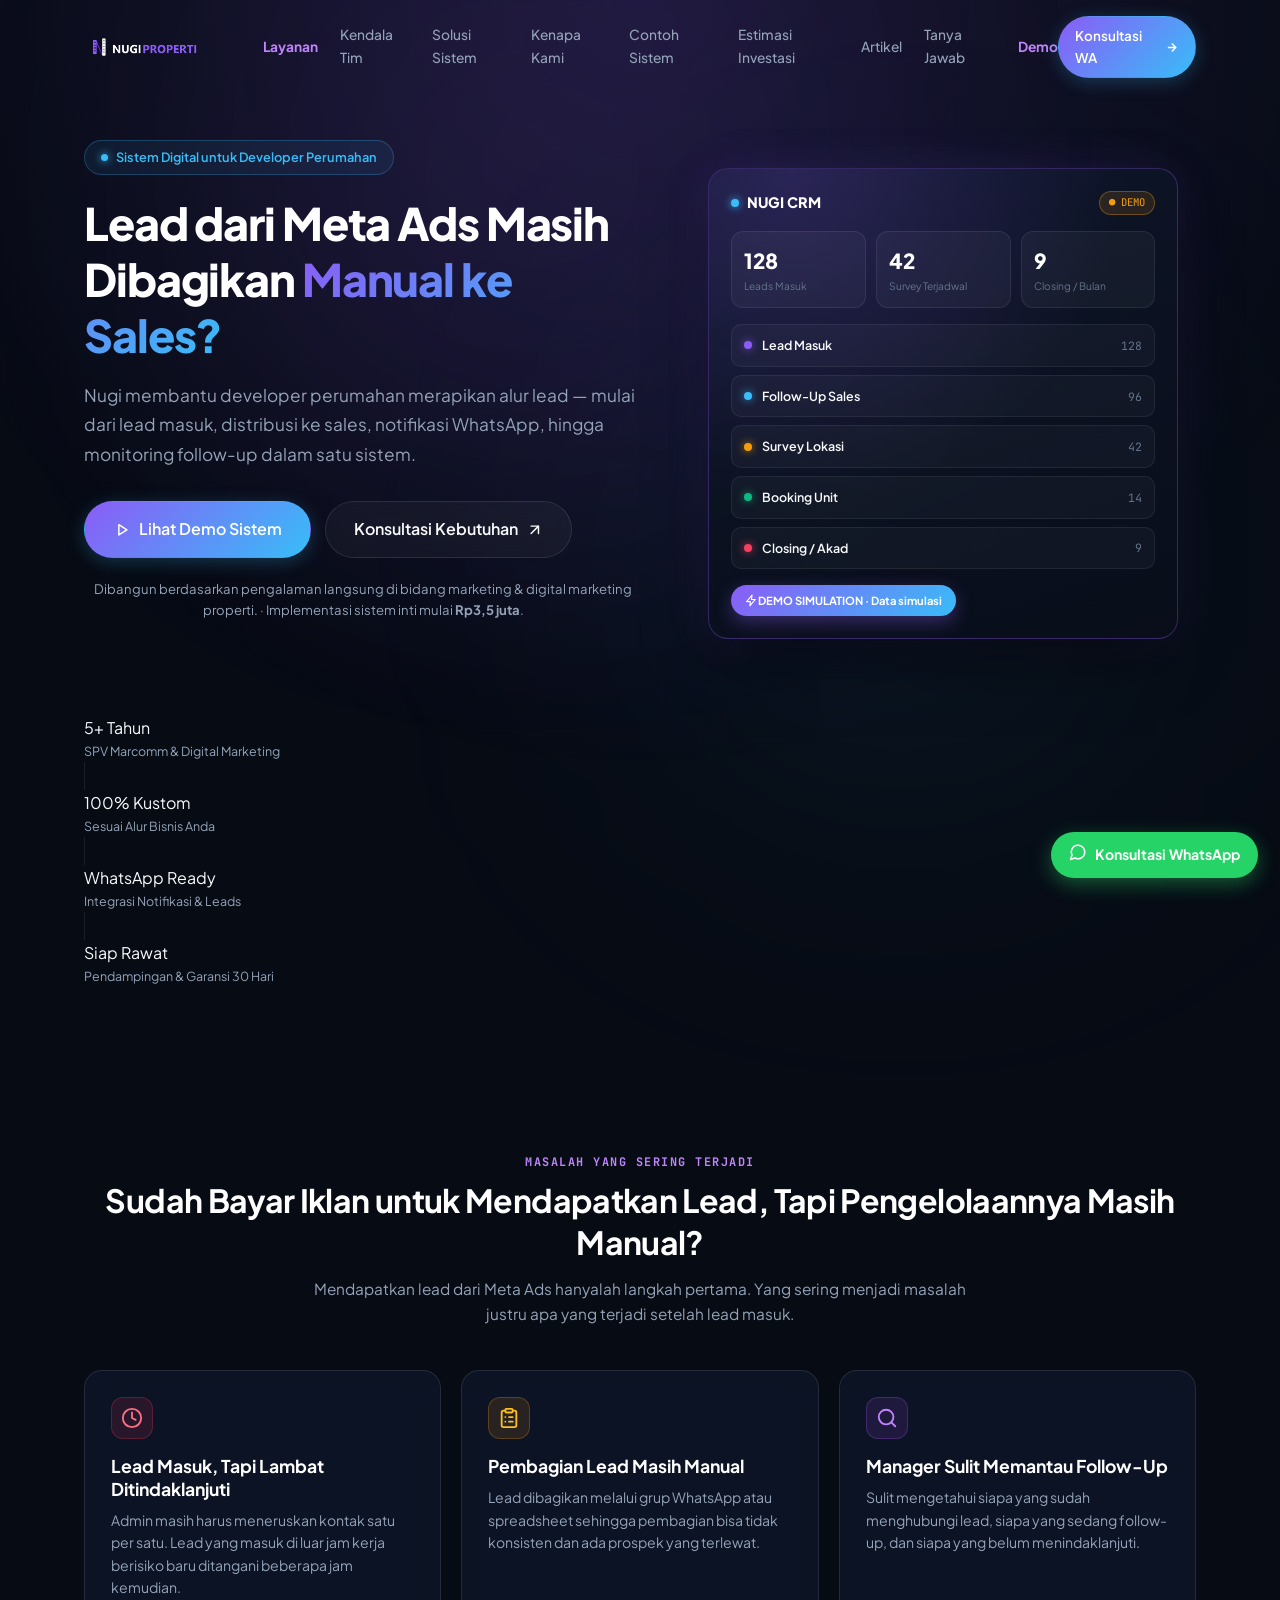
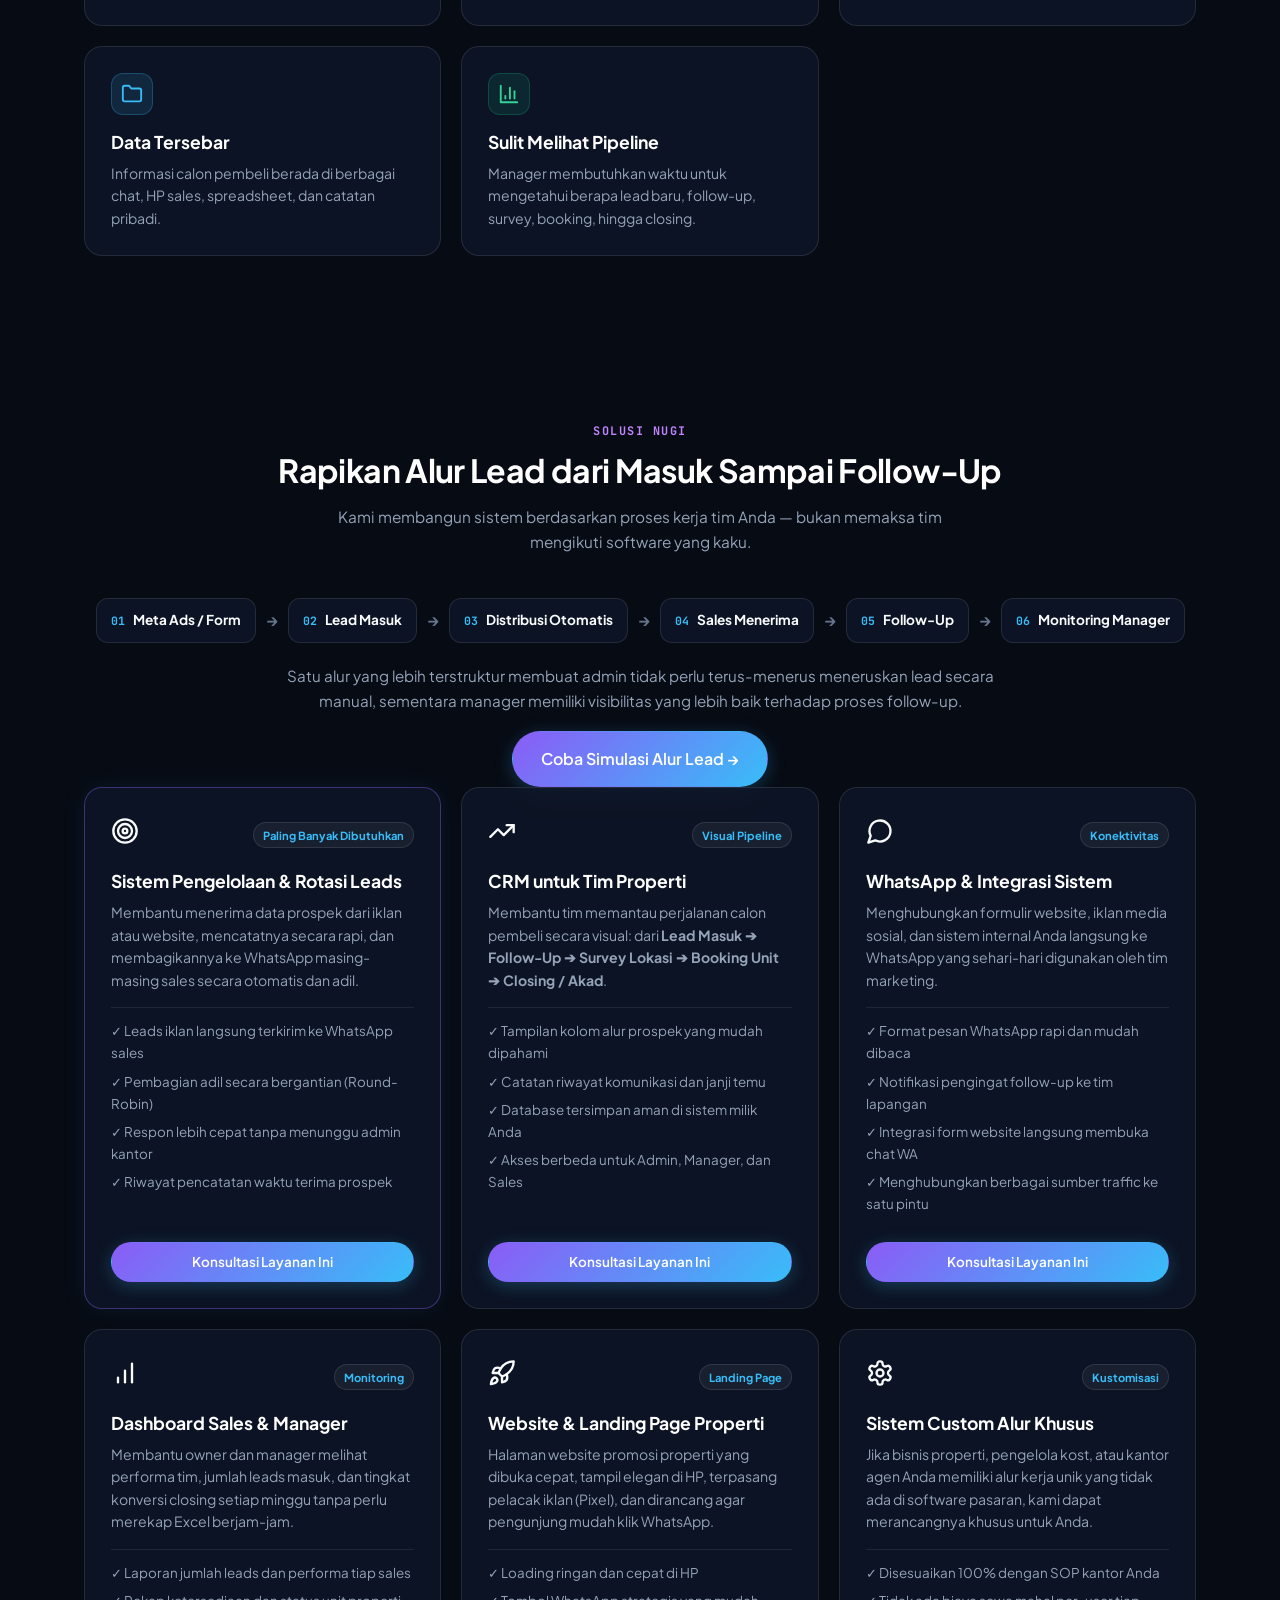
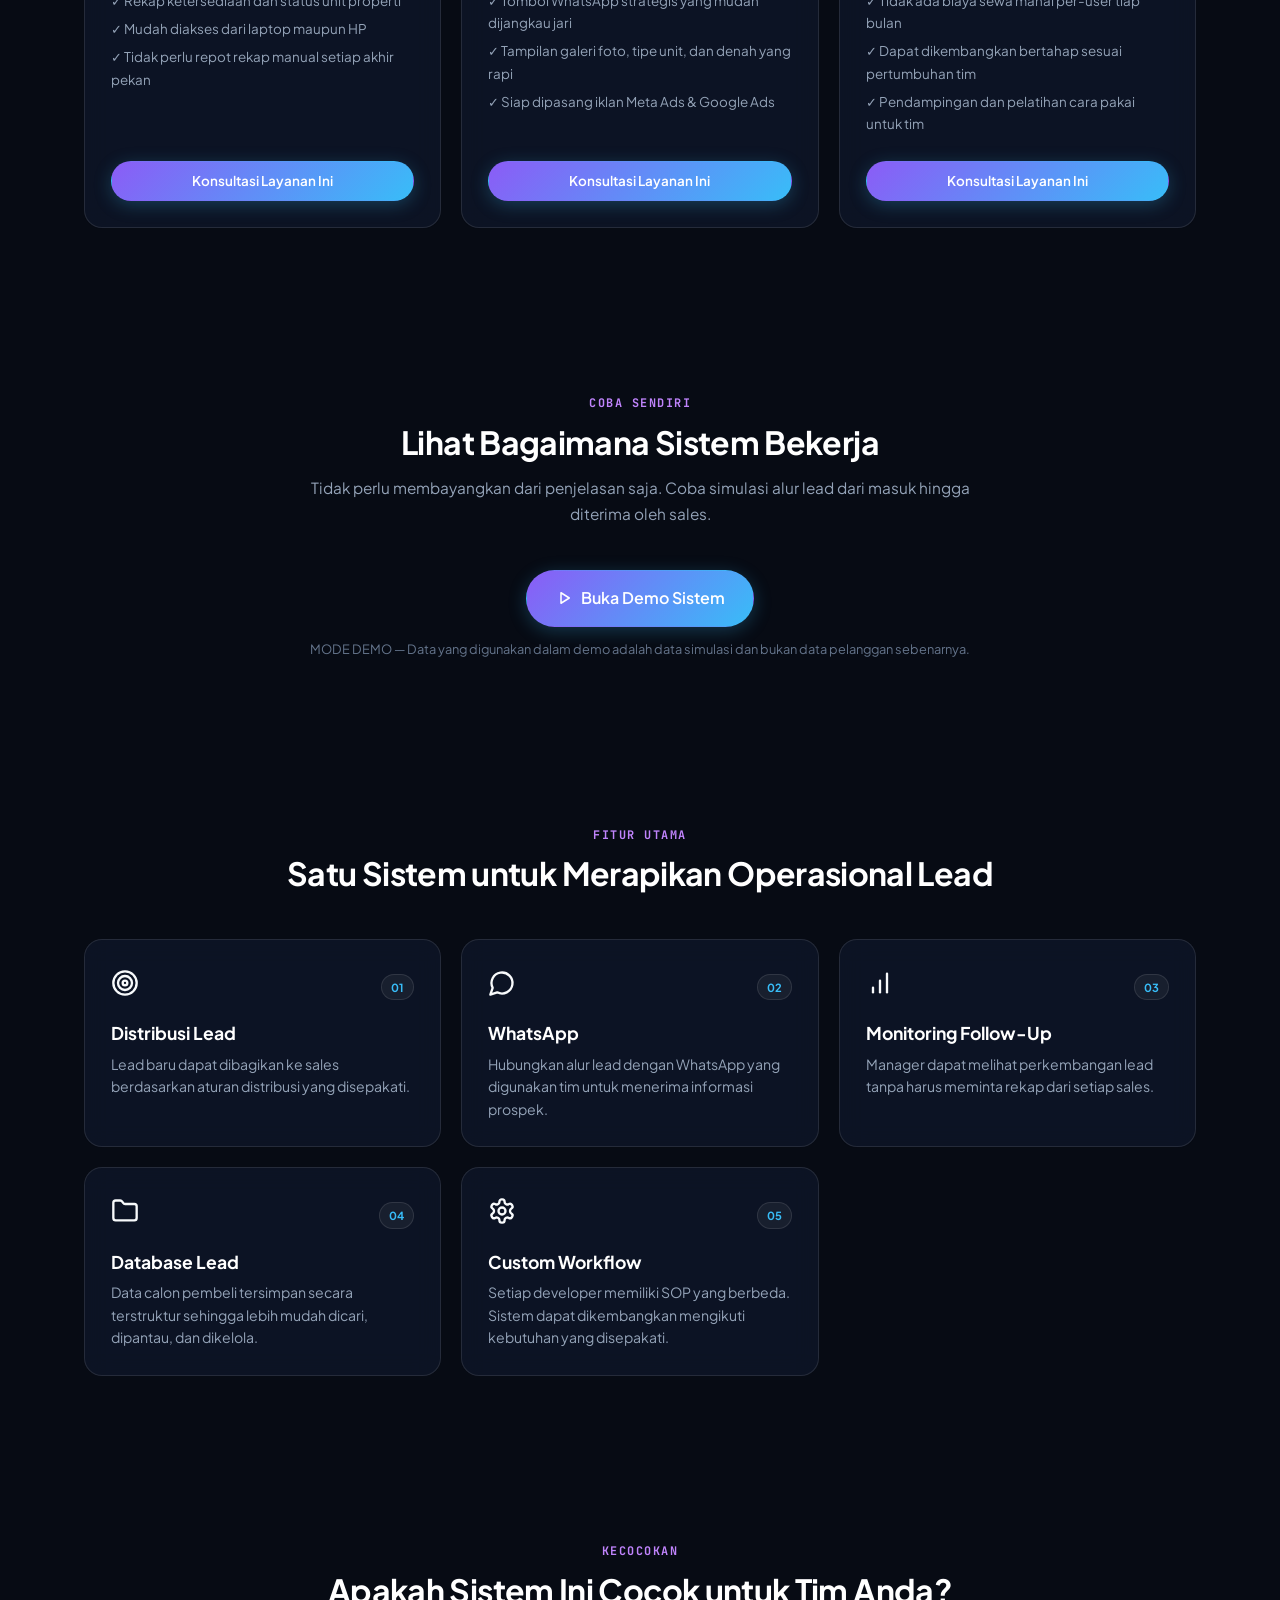
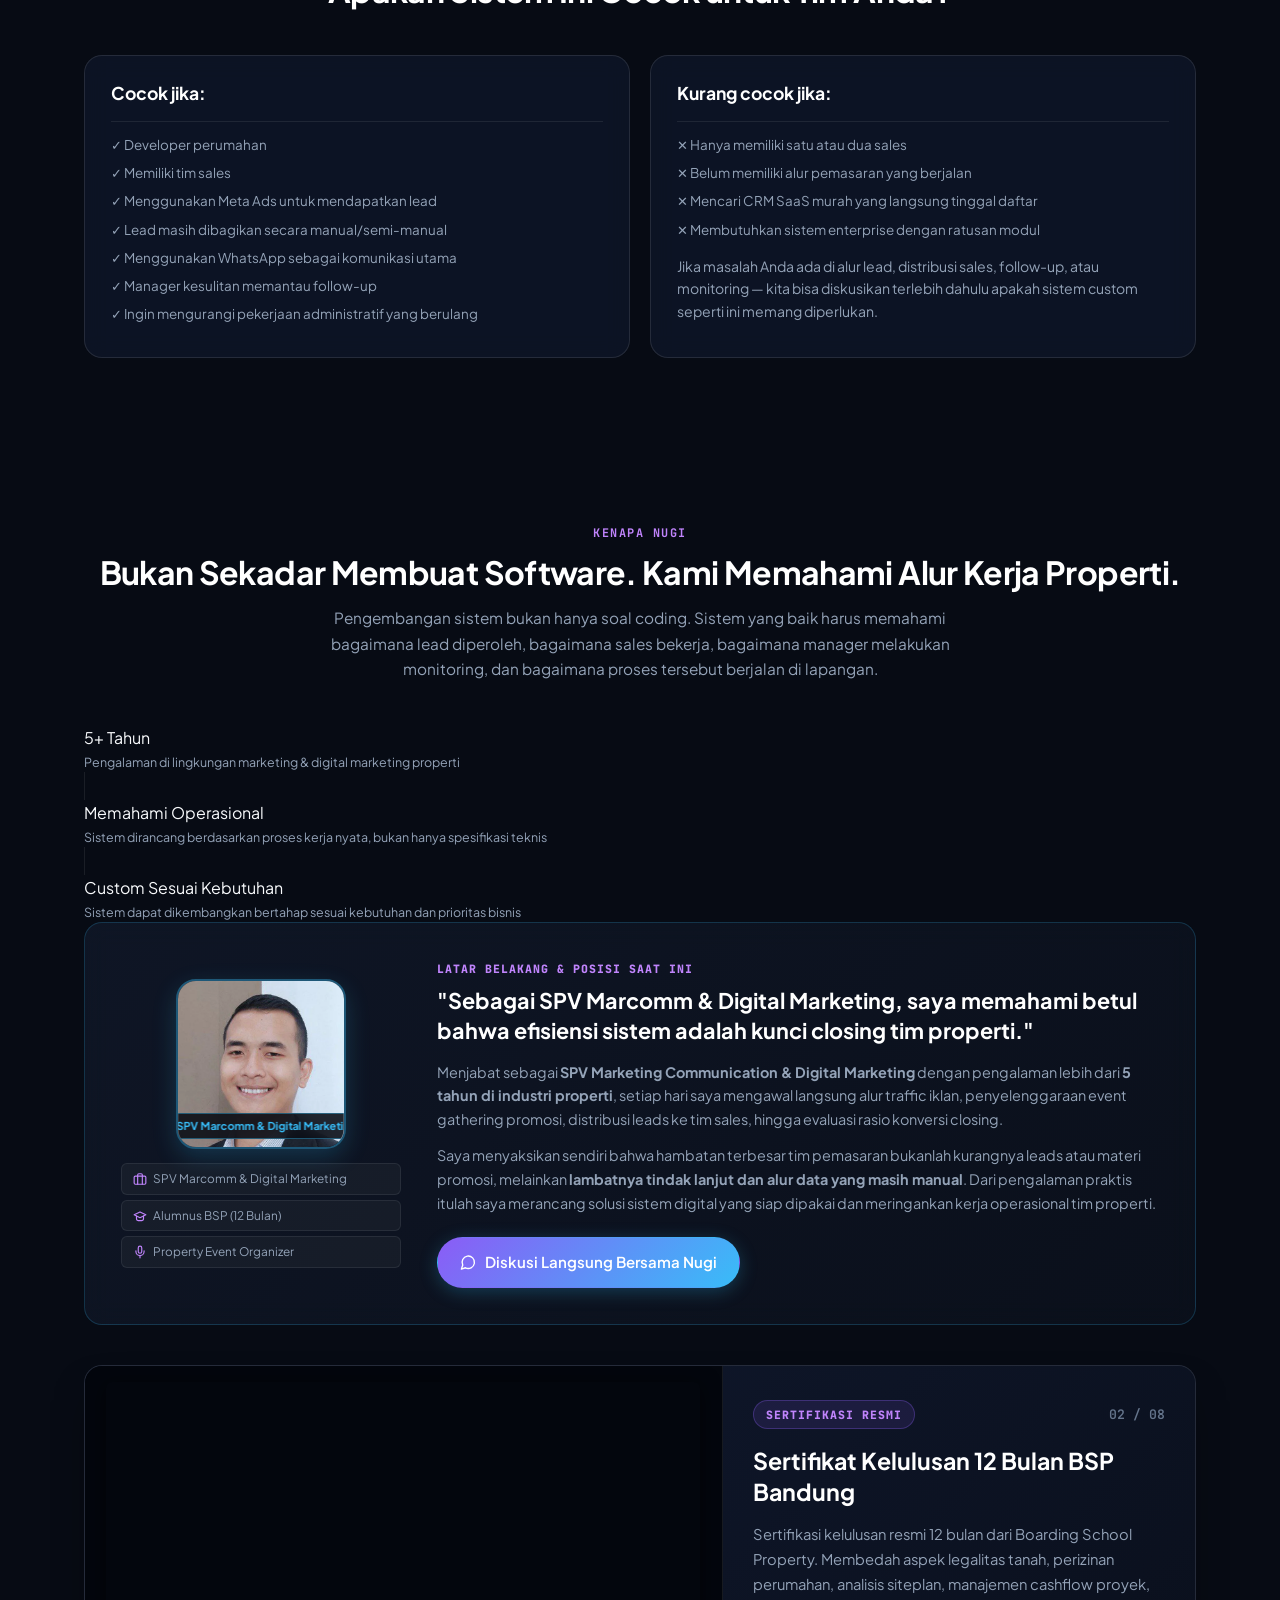
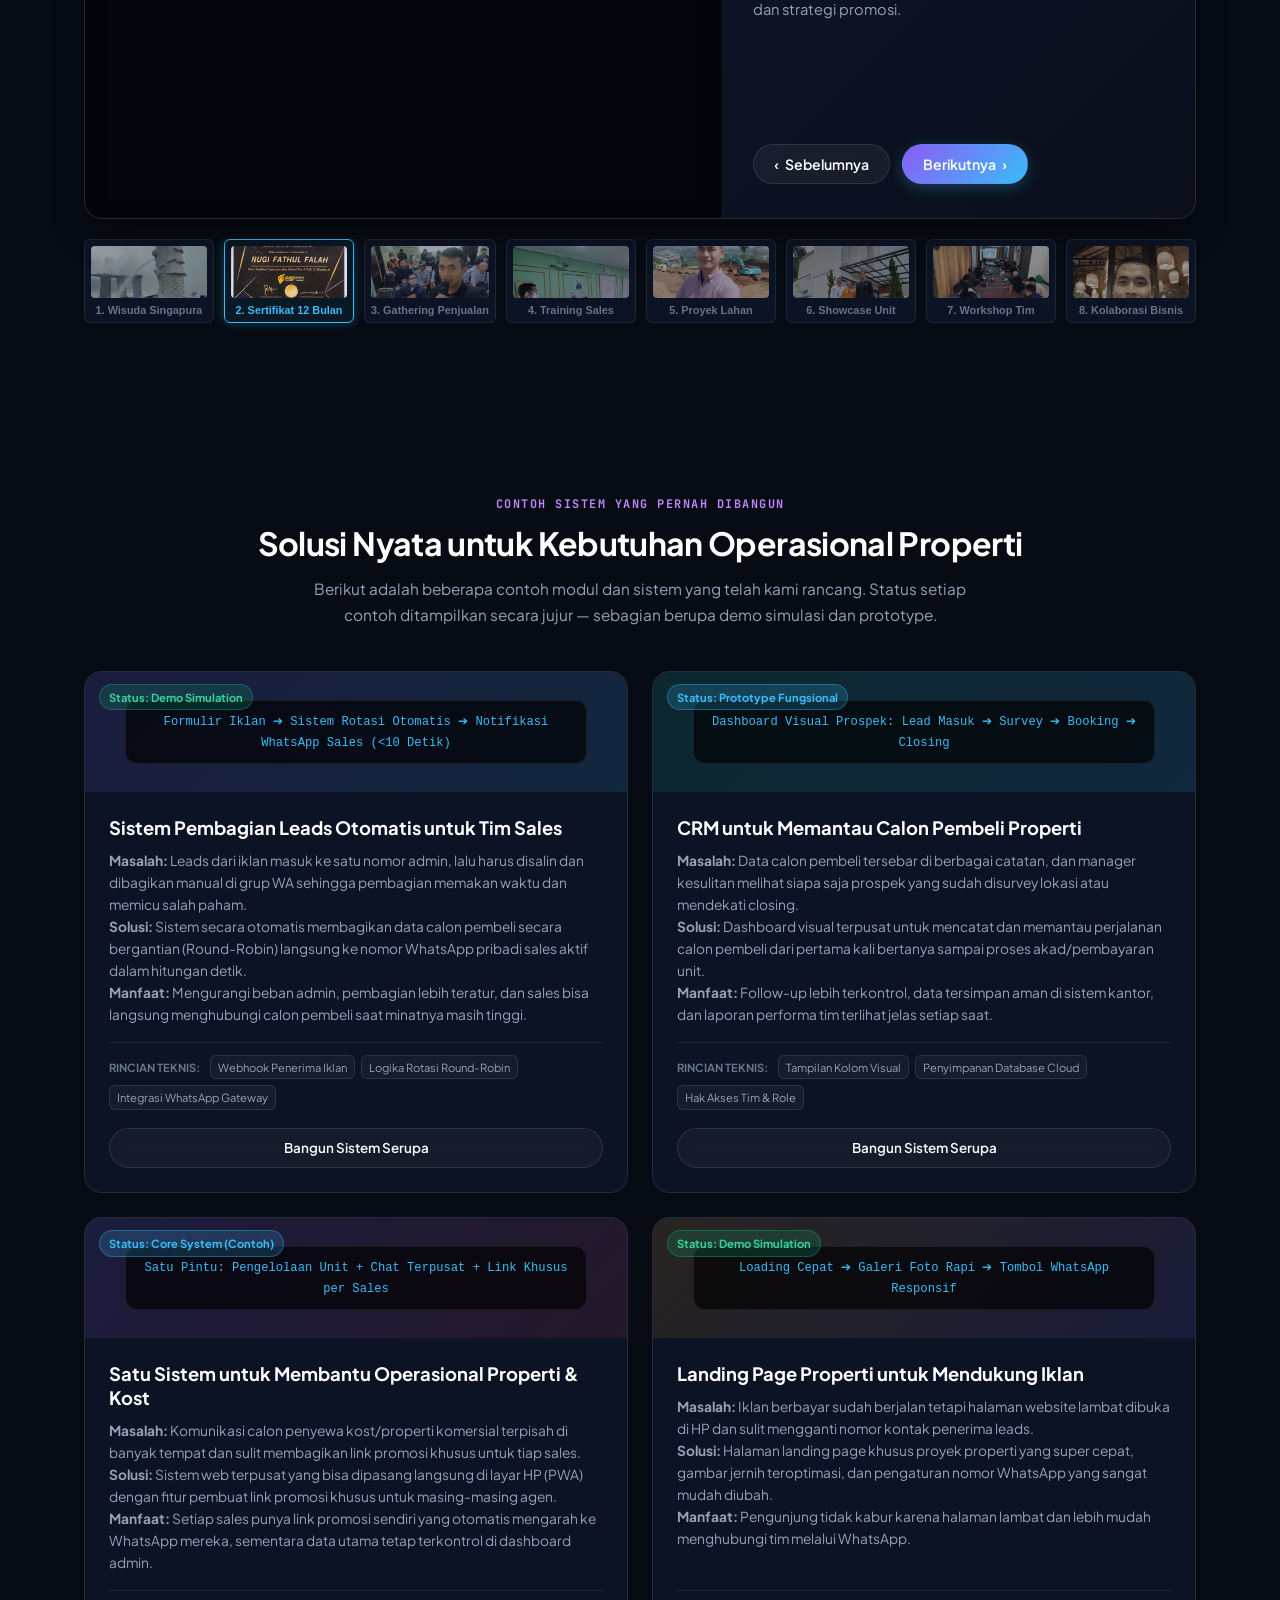
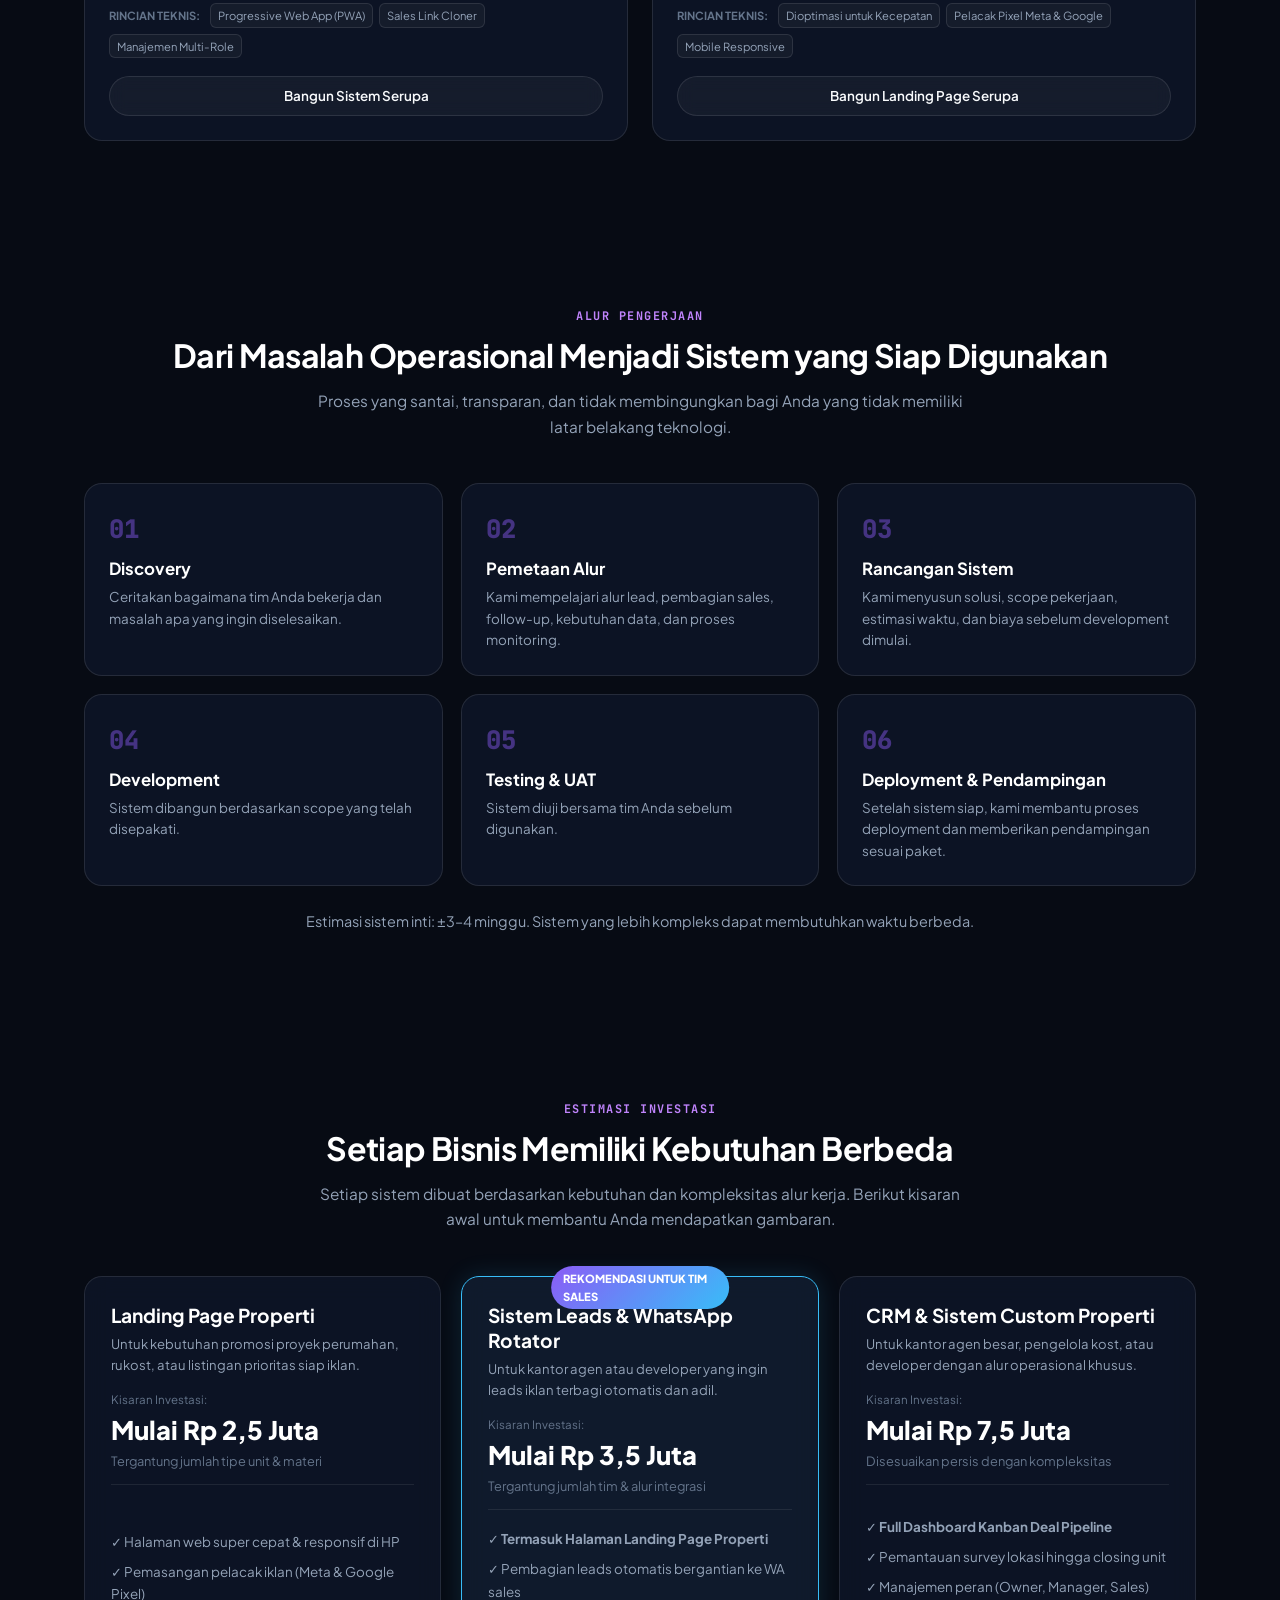
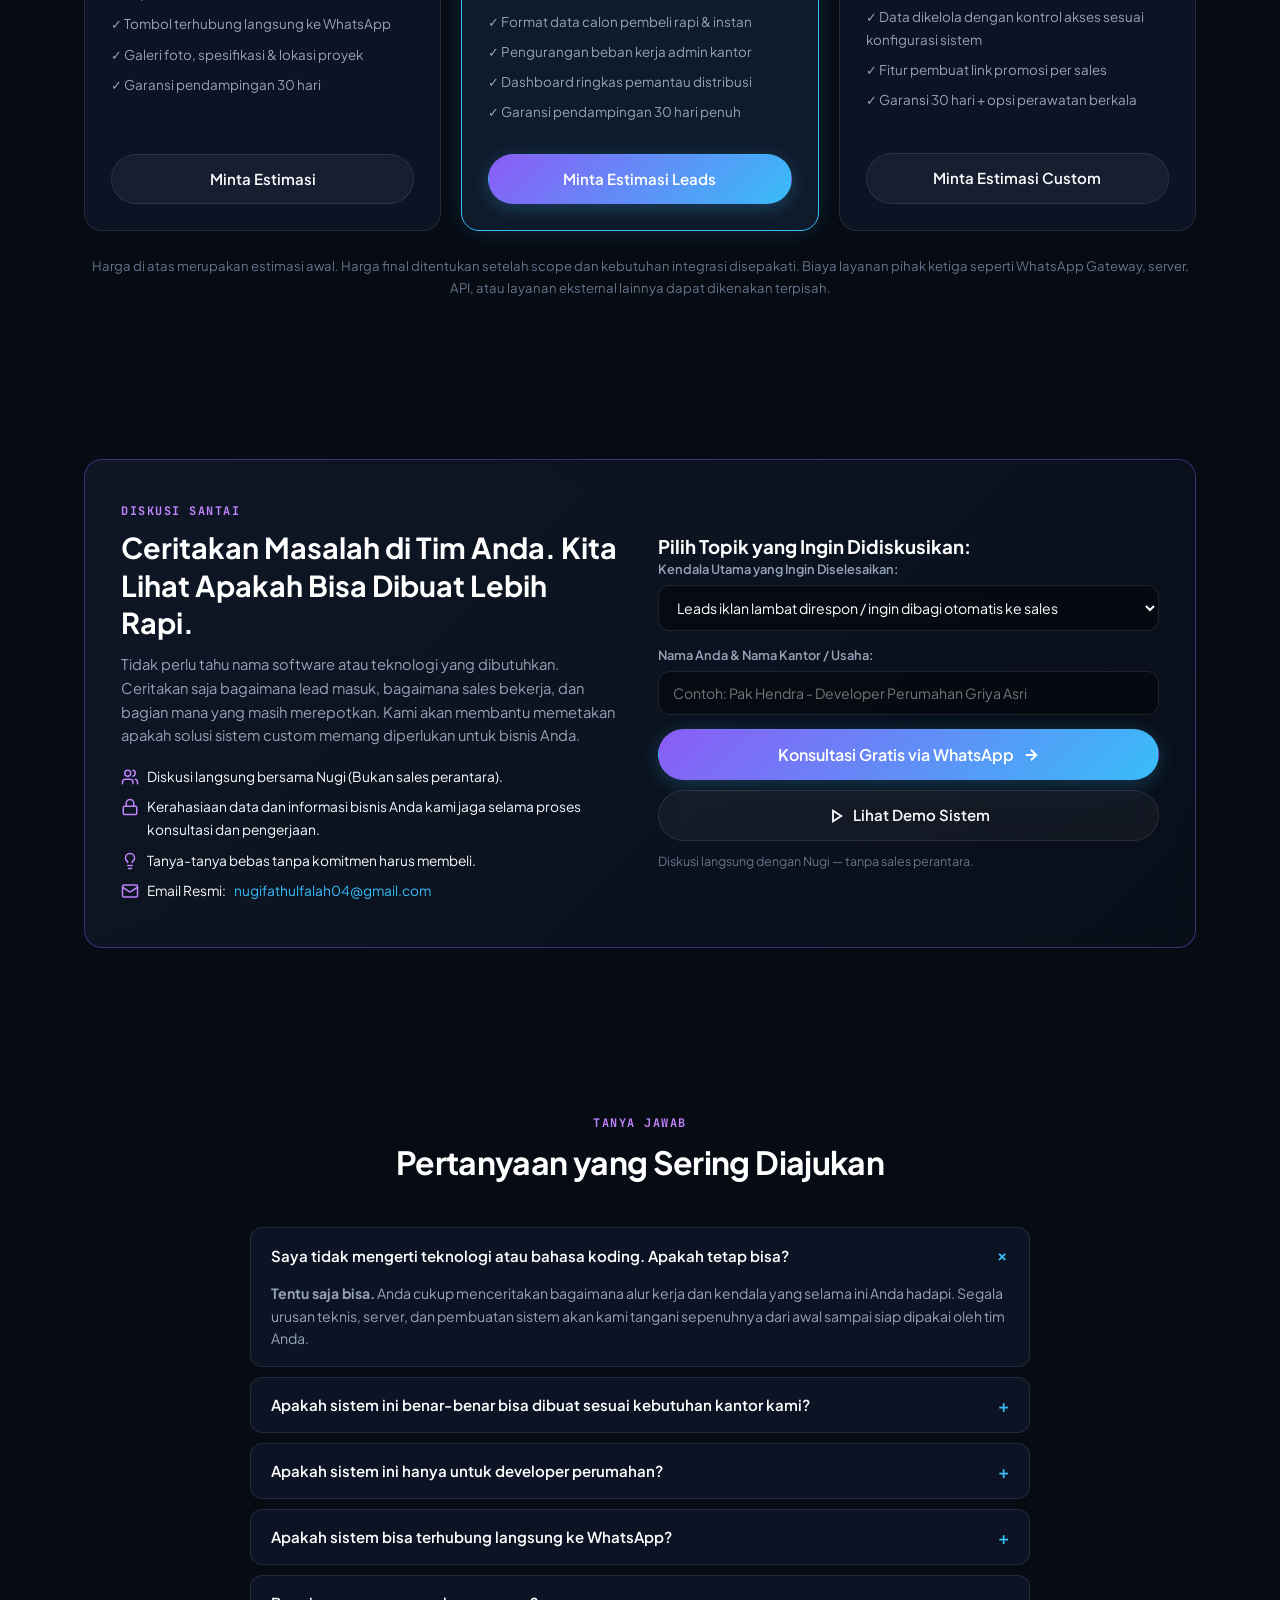
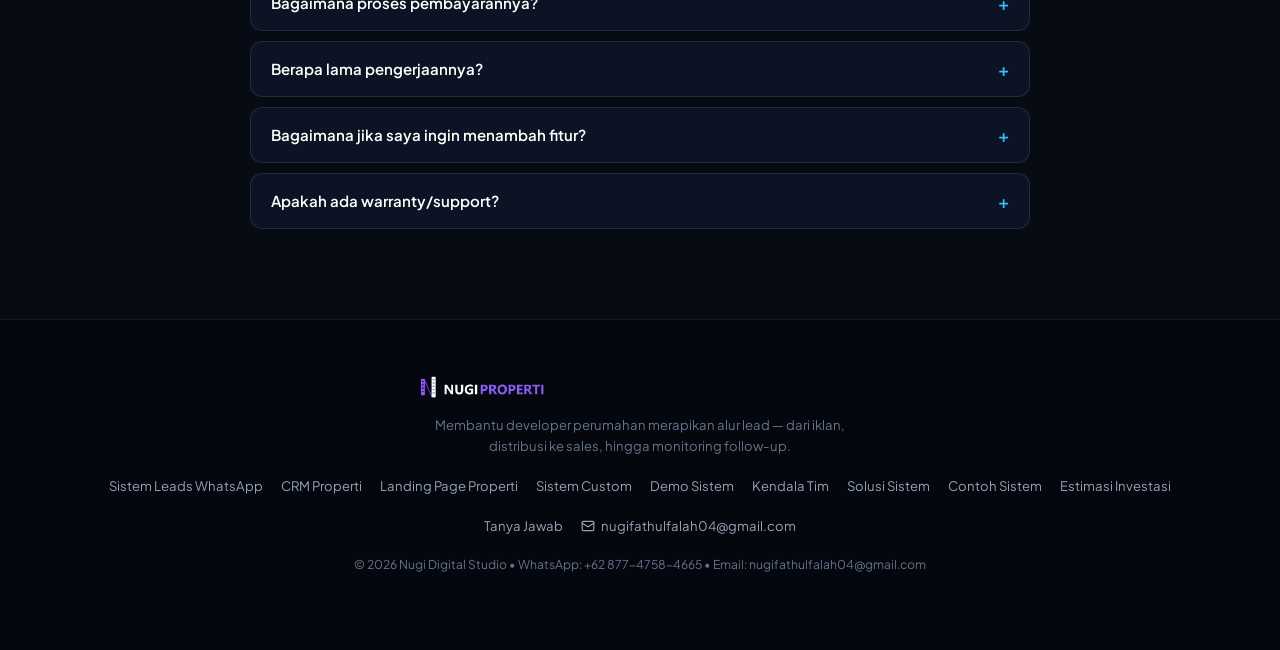
==== commit b4403a76: "polish(demo): product-like demo UI + claim safety audit + conversion tweaks" ====
--- a/website/index.html
+++ b/website/index.html
@@ -307,6 +307,7 @@
 
         <p class="hero-trustline">
           Dibangun berdasarkan pengalaman langsung di bidang marketing &amp; digital marketing properti.
+          &middot; Implementasi sistem inti mulai <strong>Rp3,5 juta</strong>.
         </p>
       </div>
 
@@ -438,7 +439,7 @@
       </p>
 
       <div class="text-center" style="margin-top:18px;">
-        <a href="#portfolio" class="btn btn-secondary btn-lg">Lihat Contoh Sistem &rarr;</a>
+        <a href="demo" class="btn btn-primary btn-lg">Coba Simulasi Alur Lead &rarr;</a>
       </div>
 
       <div class="grid grid-3">
@@ -514,7 +515,7 @@
           <h3 class="card-title">Website & Landing Page Properti</h3>
           <p class="card-text">Halaman website promosi properti yang dibuka cepat, tampil elegan di HP, terpasang pelacak iklan (Pixel), dan dirancang agar pengunjung mudah klik WhatsApp.</p>
           <ul class="feature-list">
-            <li>✓ Loading super ringan (&lt;1.5 detik) hemat kuota prospek</li>
+            <li>✓ Loading ringan dan cepat di HP</li>
             <li>✓ Tombol WhatsApp strategis yang mudah dijangkau jari</li>
             <li>✓ Tampilan galeri foto, tipe unit, dan denah yang rapi</li>
             <li>✓ Siap dipasang iklan Meta Ads & Google Ads</li>
@@ -882,7 +883,7 @@
           <div class="portfolio-preview bg-gradient-4">
             <div class="portfolio-status-badge status-production">Status: Demo Simulation</div>
             <div class="code-preview-box">
-              <code>Loading Cepat (&lt;1.5s) ➔ Galeri Foto Rapi ➔ Tombol WhatsApp Responsif</code>
+              <code>Loading Cepat ➔ Galeri Foto Rapi ➔ Tombol WhatsApp Responsif</code>
             </div>
           </div>
           <div class="portfolio-body">
@@ -890,11 +891,11 @@
             <p class="portfolio-desc">
               <strong>Masalah:</strong> Iklan berbayar sudah berjalan tetapi halaman website lambat dibuka di HP dan sulit mengganti nomor kontak penerima leads.<br>
               <strong>Solusi:</strong> Halaman landing page khusus proyek properti yang super cepat, gambar jernih teroptimasi, dan pengaturan nomor WhatsApp yang sangat mudah diubah.<br>
-              <strong>Manfaat:</strong> Pengunjung tidak kabur karena web lambat, biaya iklan lebih efektif, dan konversi klik ke WhatsApp meningkat.
+              <strong>Manfaat:</strong> Pengunjung tidak kabur karena halaman lambat dan lebih mudah menghubungi tim melalui WhatsApp.
             </p>
             <div class="tech-box">
               <span class="tech-title">Rincian Teknis:</span>
-              <span class="tag">Kecepatan Tinggi (Skor 95+)</span>
+              <span class="tag">Dioptimasi untuk Kecepatan</span>
               <span class="tag">Pelacak Pixel Meta & Google</span>
               <span class="tag">Mobile Responsive</span>
             </div>
@@ -1027,7 +1028,7 @@
             <li>✓ <strong>Full Dashboard Kanban Deal Pipeline</strong></li>
             <li>✓ Pemantauan survey lokasi hingga closing unit</li>
             <li>✓ Manajemen peran (Owner, Manager, Sales)</li>
-            <li>✓ Database tersimpan aman di cloud terenkripsi</li>
+            <li>✓ Data dikelola dengan kontrol akses sesuai konfigurasi sistem</li>
             <li>✓ Fitur pembuat link promosi per sales</li>
             <li>✓ Garansi 30 hari + opsi perawatan berkala</li>
           </ul>
@@ -1054,7 +1055,7 @@
             </p>
             <div class="consultation-points">
               <div class="point-item"><svg class="icon" viewBox="0 0 24 24"><path d="M16 21v-2a4 4 0 0 0-4-4H6a4 4 0 0 0-4 4v2"/><circle cx="9" cy="7" r="4"/><path d="M22 21v-2a4 4 0 0 0-3-3.87"/><path d="M16 3.13a4 4 0 0 1 0 7.75"/></svg> Diskusi langsung bersama Nugi (Bukan sales perantara).</div>
-              <div class="point-item"><svg class="icon" viewBox="0 0 24 24"><rect width="18" height="11" x="3" y="11" rx="2" ry="2"/><path d="M7 11V7a5 5 0 0 1 10 0v4"/></svg> Alur bisnis dan data Anda dijamin 100% aman.</div>
+              <div class="point-item"><svg class="icon" viewBox="0 0 24 24"><rect width="18" height="11" x="3" y="11" rx="2" ry="2"/><path d="M7 11V7a5 5 0 0 1 10 0v4"/></svg> Kerahasiaan data dan informasi bisnis Anda kami jaga selama proses konsultasi dan pengerjaan.</div>
               <div class="point-item"><svg class="icon" viewBox="0 0 24 24"><path d="M15 14c.2-1 .7-1.7 1.5-2.5 1-.9 1.5-2.2 1.5-3.5A6 6 0 0 0 6 8c0 1 .2 2.2 1.5 3.5.7.7 1.3 1.5 1.5 2.5"/><path d="M9 18h6"/><path d="M10 22h4"/></svg> Tanya-tanya bebas tanpa komitmen harus membeli.</div>
               <div class="point-item"><svg class="icon" viewBox="0 0 24 24"><rect width="20" height="16" x="2" y="4" rx="2"/><path d="m22 7-8.97 5.7a1.94 1.94 0 0 1-2.06 0L2 7"/></svg> Email Resmi: <a href="mailto:nugifathulfalah04@gmail.com" style="color:var(--accent-cyan);text-decoration:none;">nugifathulfalah04@gmail.com</a></div>
             </div>
